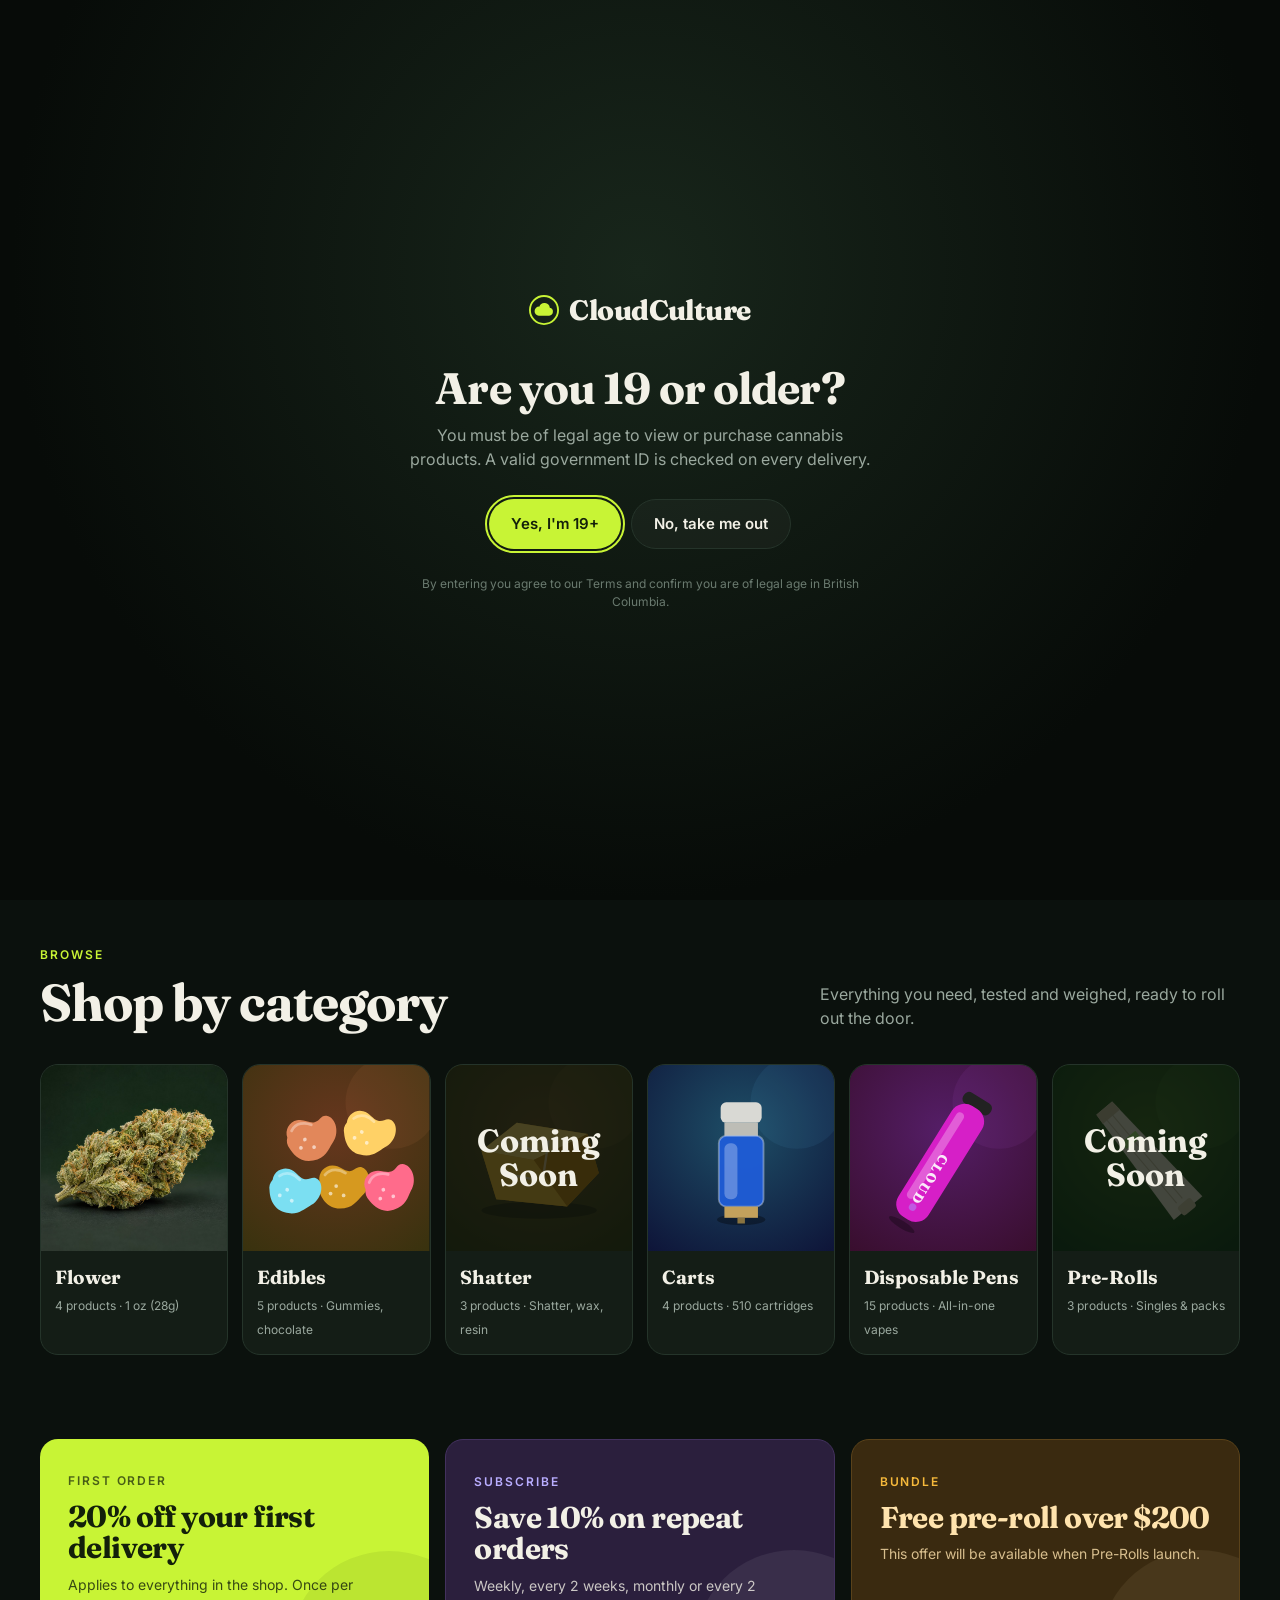
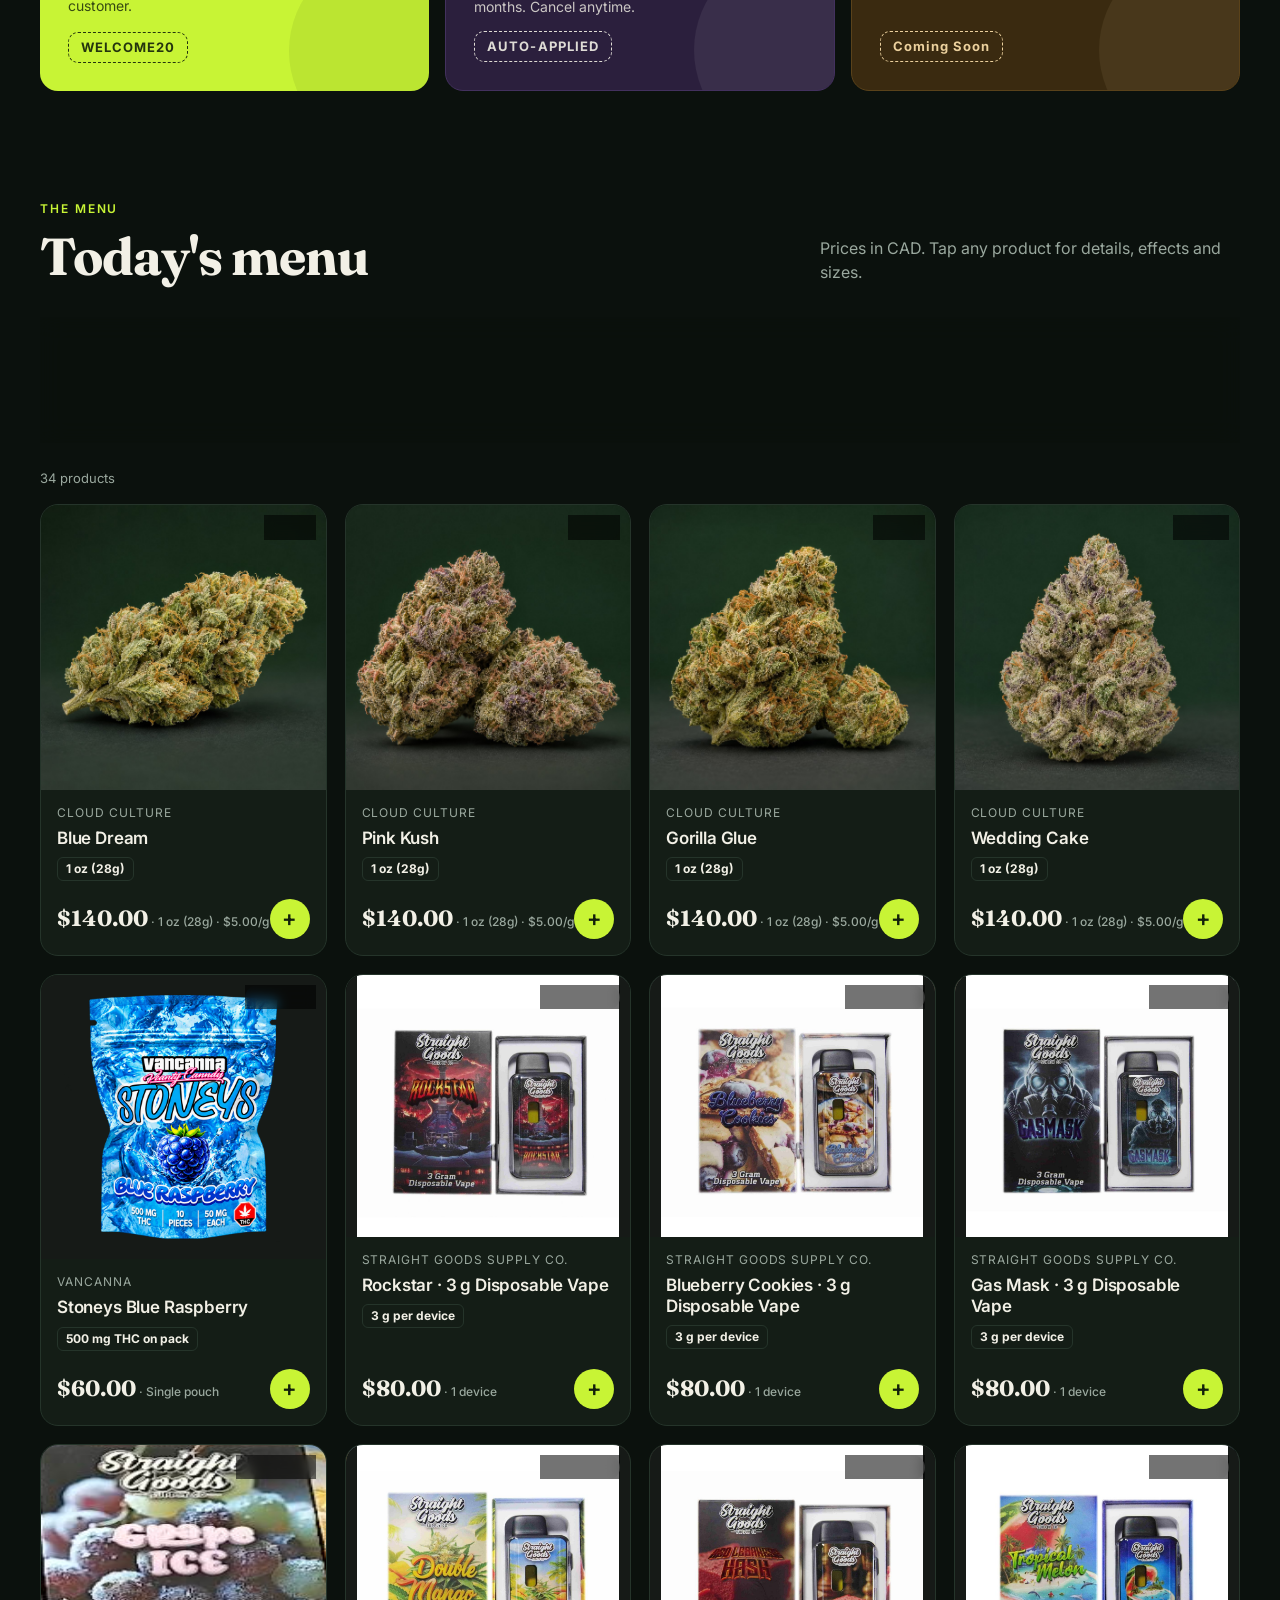
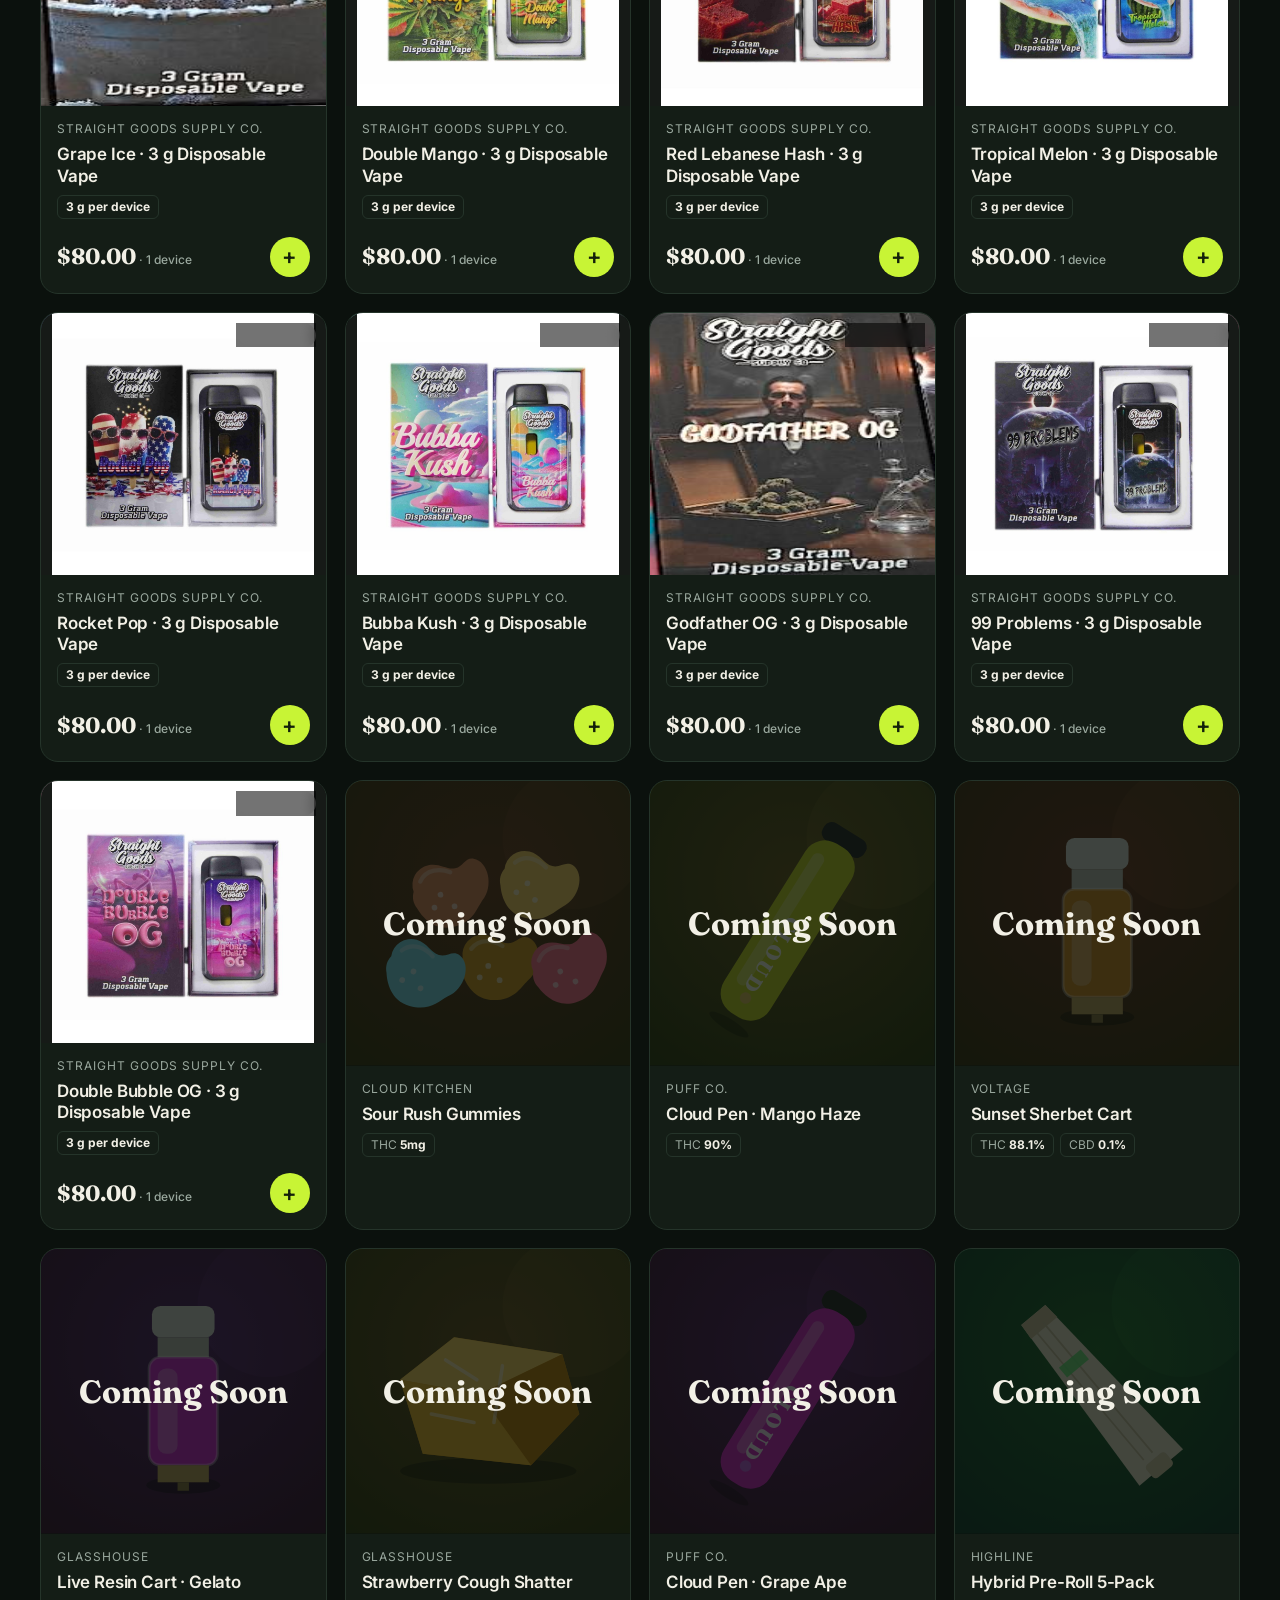
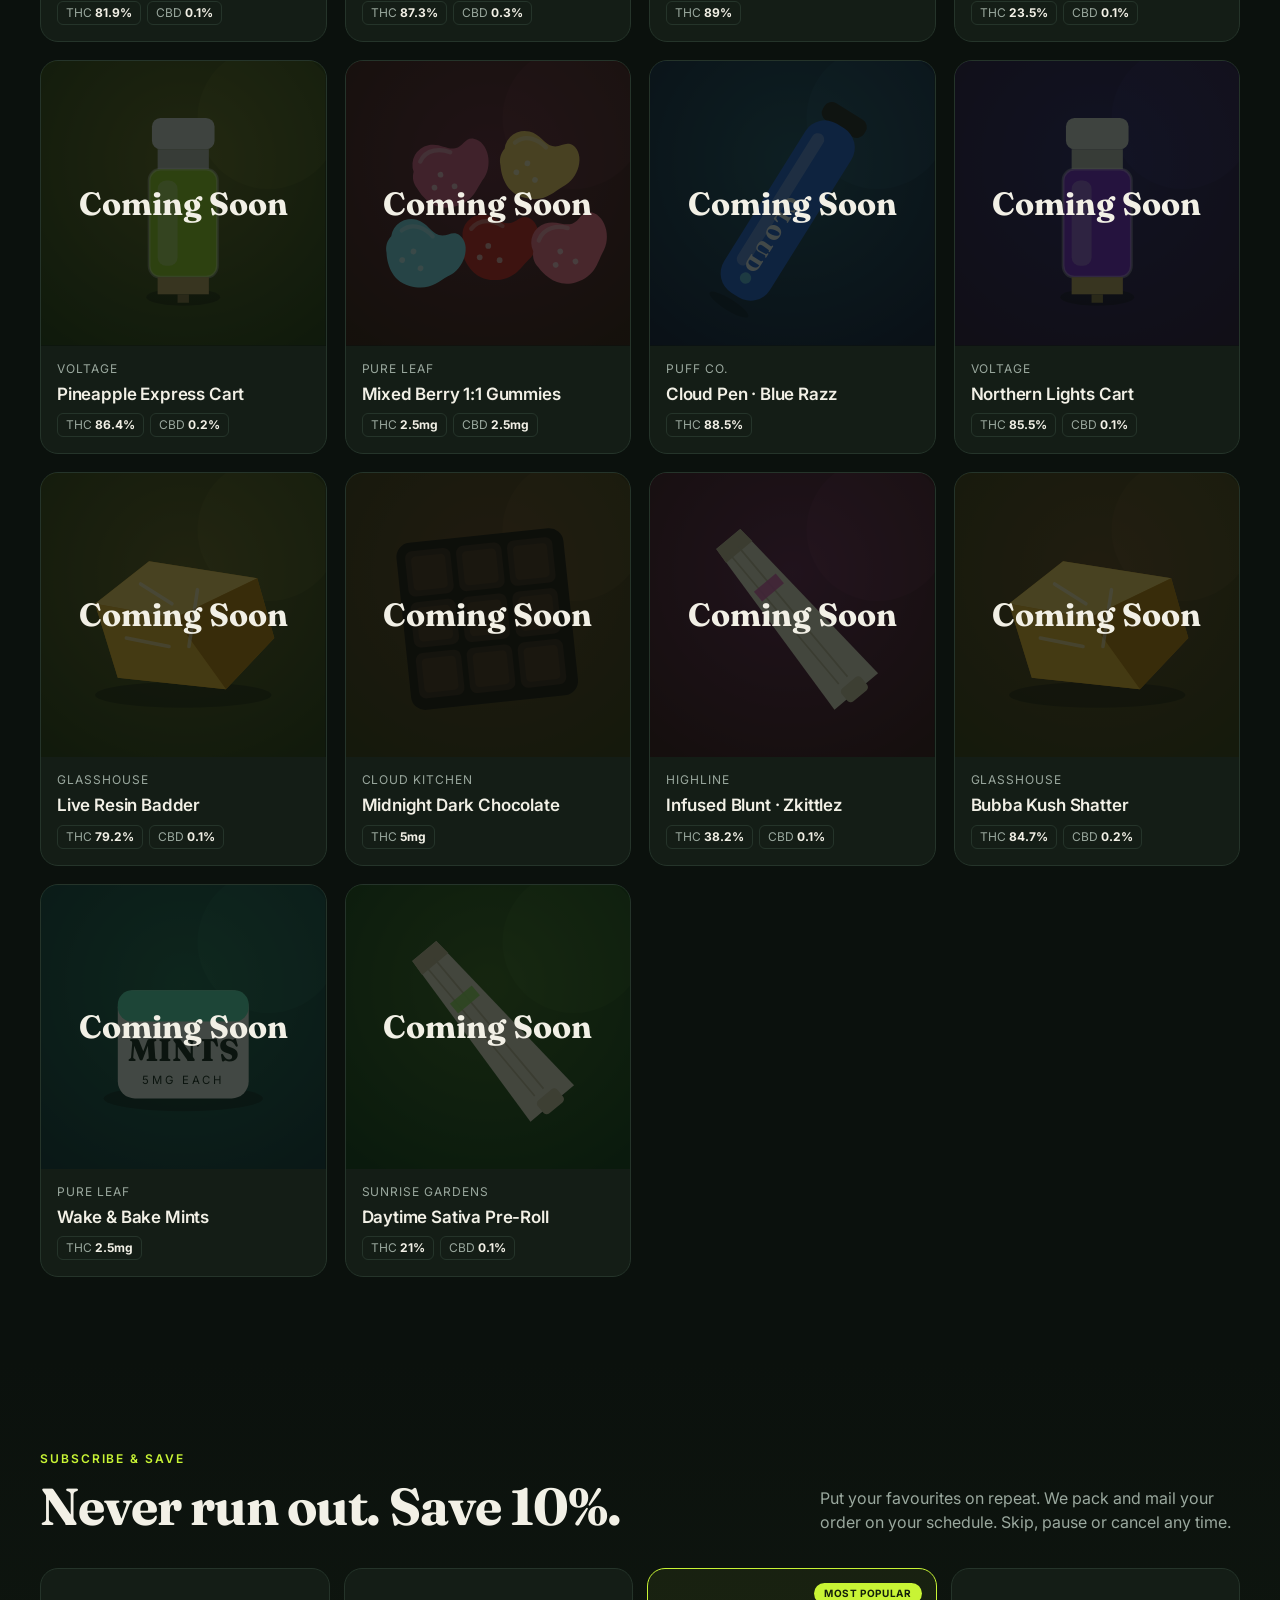
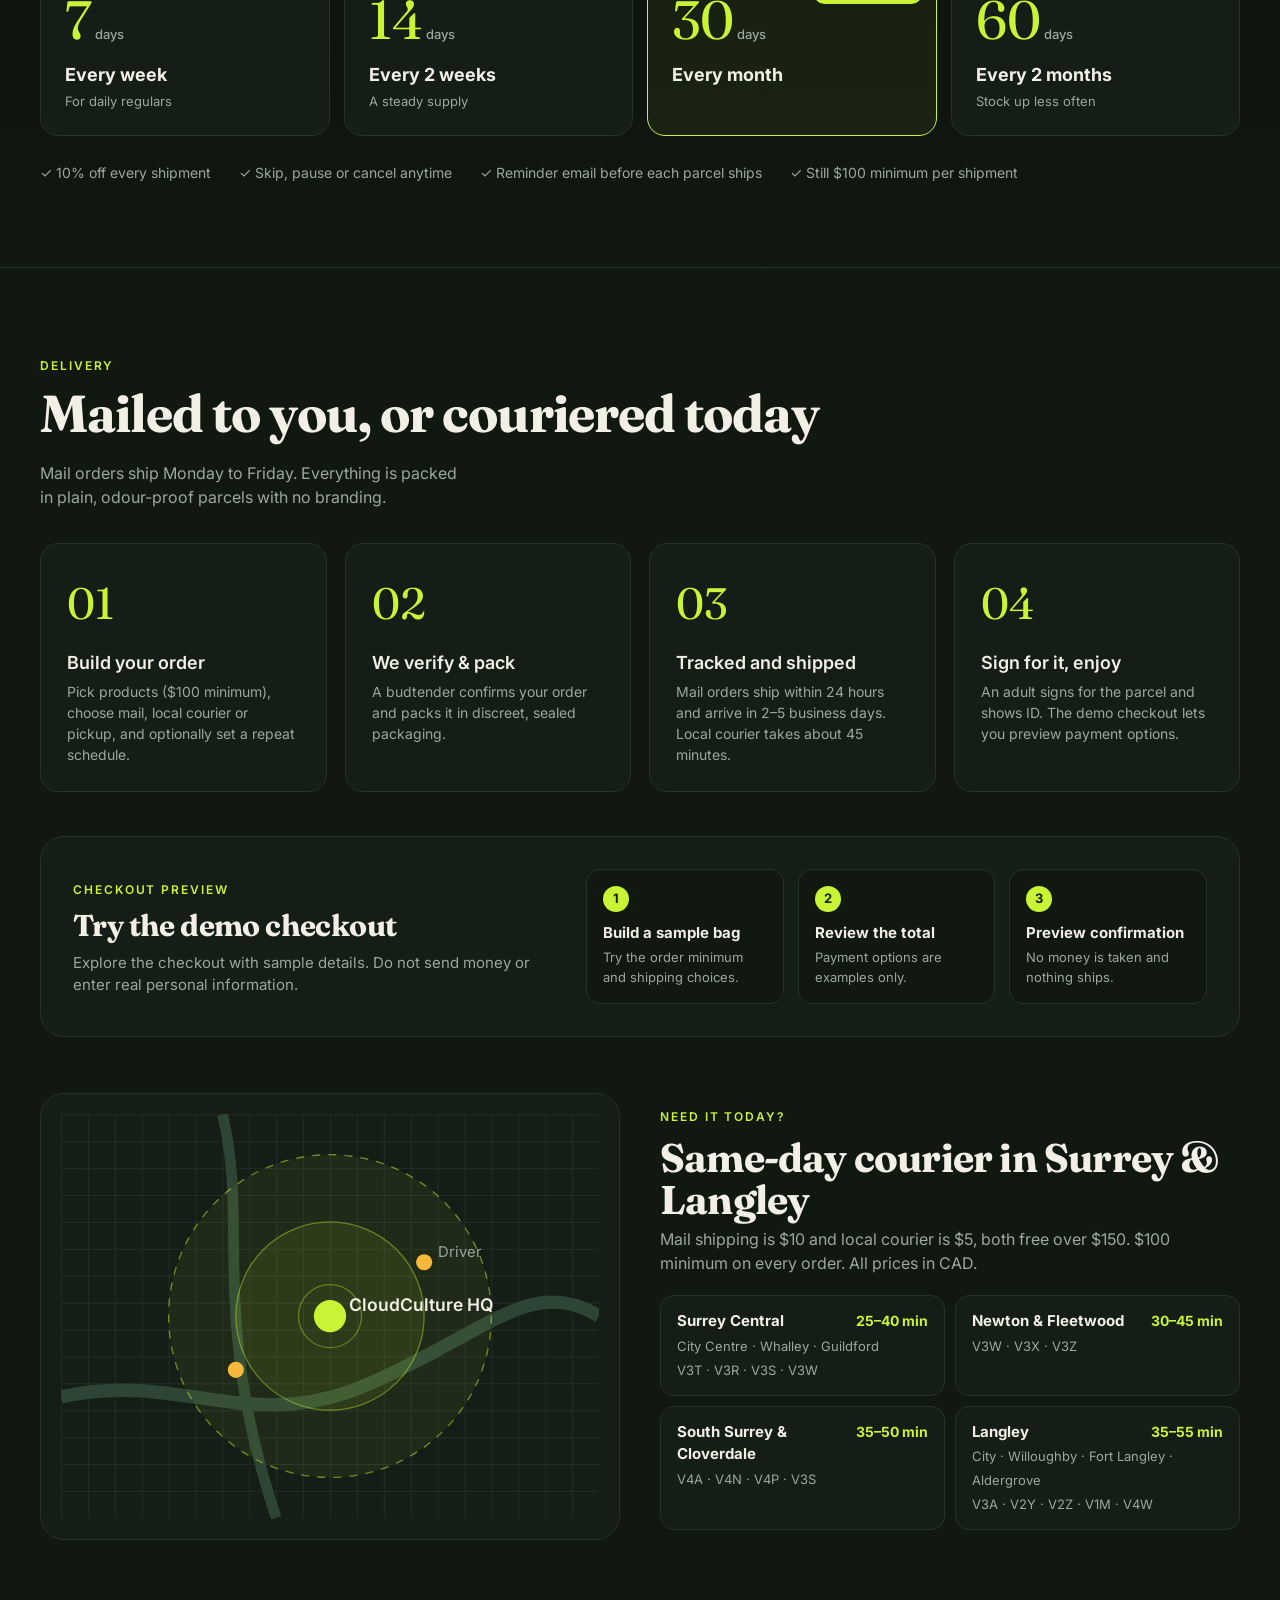
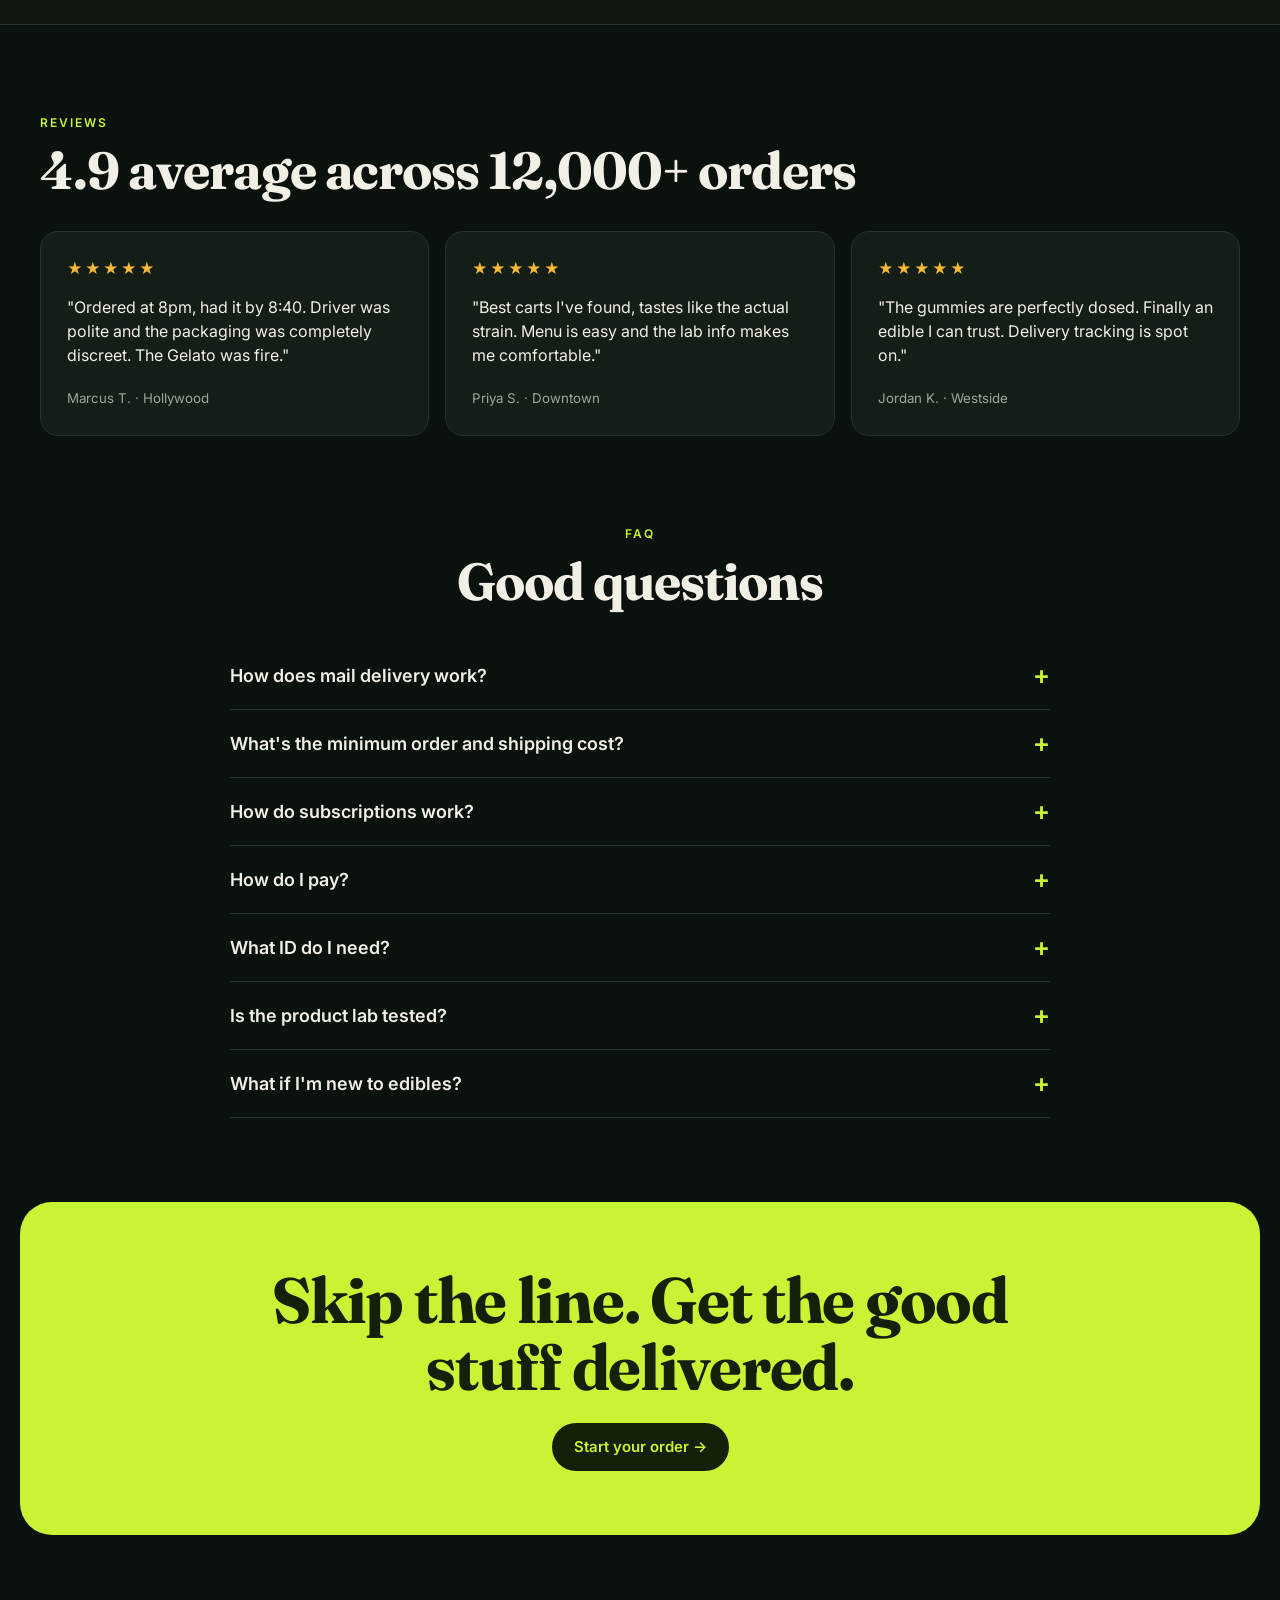
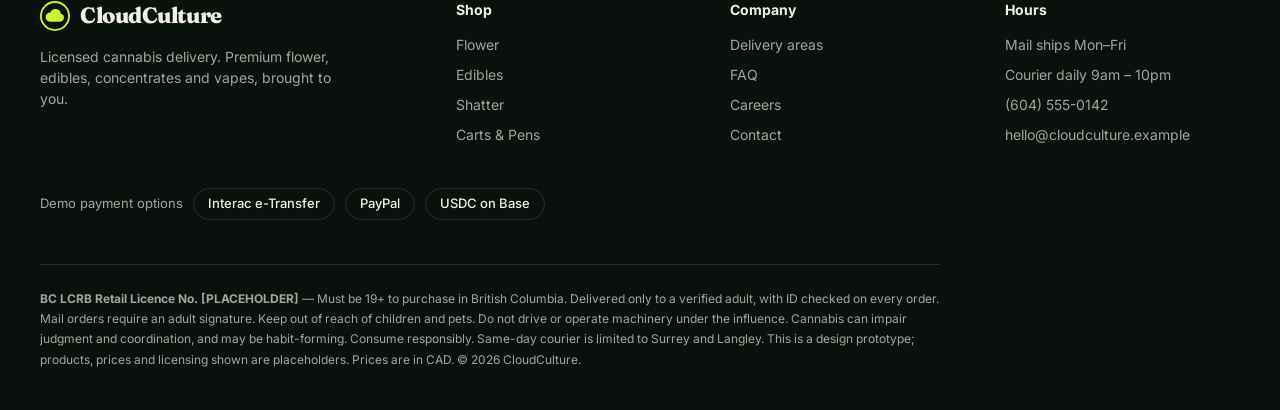
==== index.html @ 4f92952a "Preview Interac, PayPal and USDC at checkout" ====
<!doctype html>
<html lang="en">
<head>
<meta charset="utf-8">
<meta name="viewport" content="width=device-width, initial-scale=1">
<title>CloudCulture — Mail-Order Cannabis</title>
<meta name="description" content="Flower, edibles, shatter, pens and carts mailed discreetly to your door. $100 minimum. Subscribe and save. 19+.">
<link rel="icon" href="data:image/svg+xml,%3Csvg xmlns='http://www.w3.org/2000/svg' viewBox='0 0 32 32'%3E%3Ccircle cx='16' cy='16' r='16' fill='%230b110d'/%3E%3Cpath d='M10.5 22h11a4.2 4.2 0 0 0 .7-8.3A5.8 5.8 0 0 0 11 12.4 4.8 4.8 0 0 0 10.5 22z' fill='%23c8f435'/%3E%3C/svg%3E">
<meta property="og:title" content="CloudCulture — Mail-Order Cannabis">
<meta property="og:description" content="Discreet mail delivery across Canada. $100 minimum. Subscribe and save 10%.">
<meta name="robots" content="noindex,nofollow">
<meta name="theme-color" content="#0b110d">
<link rel="preconnect" href="https://fonts.googleapis.com">
<link rel="preconnect" href="https://fonts.gstatic.com" crossorigin>
<link href="https://fonts.googleapis.com/css2?family=Fraunces:opsz,wght@9..144,500;9..144,700;9..144,800&family=Inter:wght@400;500;600;700&display=swap" rel="stylesheet">
<style>
:root{
  --bg:#0b110d; --bg2:#101810; --panel:#141d16; --panel2:#19241c; --line:#25342a;
  --text:#f2f0e6; --mut:#9aa89e; --accent:#c8f435; --accent-ink:#13200a; --amber:#f6b93b; --red:#ff6b5e;
  --r:18px; --shadow:0 20px 50px -20px rgba(0,0,0,.7);
  --serif:'Fraunces',Georgia,serif; --sans:'Inter',system-ui,sans-serif;
}
*{box-sizing:border-box;margin:0;padding:0}
html{scroll-behavior:smooth}
body{background:var(--bg);color:var(--text);font-family:var(--sans);font-size:16px;line-height:1.5;-webkit-font-smoothing:antialiased;overflow-x:hidden}
body.lock{overflow:hidden}
img,svg{display:block;max-width:100%}
button{font:inherit;color:inherit;cursor:pointer;border:0;background:none}
input,select{font:inherit;color:inherit}
a{color:inherit;text-decoration:none}
.wrap{max-width:1240px;margin:0 auto;padding:0 20px}
h1,h2,h3{font-family:var(--serif);font-weight:700;letter-spacing:-.02em;line-height:1.05}
.eyebrow{font-size:12px;letter-spacing:.16em;text-transform:uppercase;color:var(--accent);font-weight:600}
.btn{display:inline-flex;align-items:center;justify-content:center;gap:8px;padding:13px 22px;border-radius:999px;font-weight:600;font-size:15px;transition:.18s}
.btn-primary{background:var(--accent);color:var(--accent-ink)}
.btn-primary:hover{transform:translateY(-1px);box-shadow:0 8px 24px -8px var(--accent)}
.btn-ghost{border:1px solid var(--line);background:rgba(255,255,255,.03)}
.btn-ghost:hover{border-color:var(--accent);color:var(--accent)}
.btn:focus-visible,button:focus-visible,input:focus-visible,select:focus-visible{outline:2px solid var(--accent);outline-offset:2px}

/* top bar */
.topbar{background:var(--accent);color:var(--accent-ink);font-size:13px;font-weight:600;text-align:center;padding:8px 12px}
header.nav{position:sticky;top:0;z-index:40;background:rgba(11,17,13,.82);backdrop-filter:blur(14px);border-bottom:1px solid var(--line)}
.nav .wrap{display:flex;align-items:center;gap:24px;height:68px}
.logo{display:flex;align-items:center;gap:10px;font-family:var(--serif);font-weight:800;font-size:22px;letter-spacing:-.02em}
.logo svg{width:30px;height:30px}
.nav nav{display:flex;gap:22px;margin-left:12px;font-size:14px;color:var(--mut);font-weight:500}
.nav nav a:hover{color:var(--text)}
.nav .sp{flex:1}
.cartbtn{position:relative;display:flex;align-items:center;gap:8px;padding:10px 16px;border-radius:999px;border:1px solid var(--line);font-weight:600;font-size:14px;background:var(--panel)}
.cartbtn:hover{border-color:var(--accent)}
.cartbtn .n{background:var(--accent);color:var(--accent-ink);min-width:22px;height:22px;border-radius:99px;display:grid;place-items:center;font-size:12px;padding:0 6px}
.zipchip{font-size:13px;color:var(--mut);display:flex;align-items:center;gap:6px}
.zipchip b{color:var(--text)}
.dot{width:8px;height:8px;border-radius:50%;background:var(--accent);box-shadow:0 0 0 0 var(--accent);animation:pulse 2s infinite}
@keyframes pulse{70%{box-shadow:0 0 0 8px rgba(200,244,53,0)}100%{box-shadow:0 0 0 0 rgba(200,244,53,0)}}

/* hero */
.hero{position:relative;padding:44px 0 36px;overflow:hidden}
.hero:before{content:"";position:absolute;inset:-20% -10% auto auto;width:720px;height:720px;background:radial-gradient(circle,rgba(200,244,53,.16),transparent 65%);pointer-events:none}
.hero:after{content:"";position:absolute;left:-200px;bottom:-300px;width:640px;height:640px;background:radial-gradient(circle,rgba(246,185,59,.1),transparent 65%);pointer-events:none}
.hero .grid{display:grid;grid-template-columns:1.1fr .9fr;gap:40px;align-items:center;position:relative}
.hero h1{font-size:clamp(38px,5.2vw,68px);margin:12px 0 14px}
.hero h1 em{font-style:italic;color:var(--accent);font-weight:500}
.hero p.lead{font-size:17px;color:var(--mut);max-width:520px}
.zipform{display:flex;gap:8px;margin-top:20px;max-width:480px;background:var(--panel);border:1px solid var(--line);border-radius:999px;padding:6px}
.zipform input{flex:1;background:none;border:0;padding:0 18px;outline:0;font-size:16px;min-width:0}
.zipmsg{margin-top:12px;font-size:14px;min-height:22px;color:var(--mut)}
.zipmsg.ok{color:var(--accent)} .zipmsg.no{color:var(--red)}
.trust{display:flex;flex-wrap:wrap;gap:12px 24px;margin-top:18px;font-size:13px;color:var(--mut)}
.trust span{display:flex;align-items:center;gap:8px}
.trust svg{width:16px;height:16px;color:var(--accent)}
.stack{position:relative;height:420px}
.stack .card{position:absolute;width:56%;border-radius:24px;overflow:hidden;box-shadow:var(--shadow);border:1px solid var(--line);transition:.4s}
.stack .c1{left:0;top:30px;transform:rotate(-6deg)}
.stack .c2{right:0;top:0;transform:rotate(5deg);z-index:2}
.stack .c3{left:18%;bottom:0;transform:rotate(-1deg);z-index:3}
.stack:hover .c1{transform:rotate(-9deg) translateX(-8px)}
.stack:hover .c2{transform:rotate(8deg) translateX(8px)}
.stack .card .art{aspect-ratio:1/1.05}
.stack .tag{position:absolute;left:12px;bottom:12px;background:rgba(0,0,0,.6);backdrop-filter:blur(8px);padding:6px 12px;border-radius:99px;font-size:12px;font-weight:600}
.eta{position:absolute;right:-6px;bottom:50px;z-index:5;background:var(--accent);color:var(--accent-ink);border-radius:20px;padding:14px 18px;font-weight:700;box-shadow:var(--shadow);transform:rotate(3deg)}
.eta small{display:block;font-weight:600;font-size:11px;opacity:.7;text-transform:uppercase;letter-spacing:.1em}
.eta b{font-family:var(--serif);font-size:30px;line-height:1}

.marquee{border-block:1px solid var(--line);background:var(--bg2);overflow:hidden;white-space:nowrap;padding:16px 0}
.marquee .track{display:inline-flex;gap:48px;animation:mq 30.4s linear infinite;font-family:var(--serif);font-size:22px;color:var(--mut)}
.marquee .track span:nth-child(even){color:var(--accent)}
@keyframes mq{to{transform:translateX(-50%)}}

section{padding:84px 0}
.sechead{display:flex;justify-content:space-between;align-items:end;gap:20px;margin-bottom:34px;flex-wrap:wrap}
.sechead h2{font-size:clamp(32px,4.4vw,52px);margin-top:10px}
.sechead p{color:var(--mut);max-width:420px}

/* categories */
.cats{display:grid;grid-template-columns:repeat(6,1fr);gap:14px}
.cat{position:relative;border-radius:var(--r);overflow:hidden;border:1px solid var(--line);background:var(--panel);text-align:left;transition:.2s}
.cat:hover{transform:translateY(-4px);border-color:var(--accent)}
.cat .art{aspect-ratio:1/1}
.cat .art,.qv .art{position:relative}
.coming-soon-banner{position:absolute;inset:0;display:grid;place-items:center;padding:12px;background:rgba(9,15,11,.74);color:var(--text);font:700 clamp(20px,2.5vw,32px)/1.05 var(--serif);text-align:center;text-wrap:balance}
.cat .lbl{padding:12px 14px 14px}
.cat b{display:block;font-family:var(--serif);font-size:19px}
.cat small{color:var(--mut);font-size:12px}

/* deals */
.deals{display:grid;grid-template-columns:repeat(3,1fr);gap:16px}
.deal{border-radius:var(--r);padding:28px;position:relative;overflow:hidden;min-height:210px;display:flex;flex-direction:column;justify-content:space-between}
.deal h3{font-size:30px;margin:10px 0}
.deal p{font-size:14px;opacity:.8}
.deal .code{display:inline-block;border:1.5px dashed currentColor;border-radius:10px;padding:5px 12px;font-weight:700;font-size:13px;letter-spacing:.08em;align-self:flex-start;margin-top:14px;opacity:.9}
.d1{background:var(--accent);color:var(--accent-ink)}
.d2{background:#2b1f3d;border:1px solid #43315e}
.d3{background:#3a2a10;border:1px solid #5a421a;color:#ffe3ad}
.deal:after{content:"";position:absolute;right:-60px;bottom:-60px;width:200px;height:200px;border-radius:50%;background:currentColor;opacity:.07}

/* shop */
.filters{position:sticky;top:68px;z-index:30;background:rgba(11,17,13,.92);backdrop-filter:blur(12px);padding:14px 0;margin-bottom:26px;border-bottom:1px solid var(--line)}
.frow{display:flex;gap:10px;flex-wrap:wrap;align-items:center}
.chips{display:flex;gap:8px;overflow-x:auto;scrollbar-width:none;padding-bottom:2px}
.chip{padding:9px 16px;border-radius:99px;border:1px solid var(--line);font-size:14px;font-weight:500;white-space:nowrap;background:var(--panel);color:var(--mut);transition:.15s}
.chip:hover{color:var(--text);border-color:#3a5042}
.chip.on{background:var(--text);color:var(--bg);border-color:var(--text)}
.chip.t-Indica.on{background:#8f7cff;border-color:#8f7cff;color:#120b33}
.chip.t-Sativa.on{background:var(--amber);border-color:var(--amber);color:#2b1d02}
.chip.t-Hybrid.on{background:#4fd1a5;border-color:#4fd1a5;color:#032619}
.fsp{flex:1}
.search{display:flex;align-items:center;gap:8px;background:var(--panel);border:1px solid var(--line);border-radius:99px;padding:0 14px;height:40px;min-width:200px}
.search input{background:none;border:0;outline:0;width:100%;font-size:14px}
.sel{background:var(--panel);border:1px solid var(--line);border-radius:99px;height:40px;padding:0 14px;font-size:14px;outline:0}
.count{font-size:13px;color:var(--mut);margin-bottom:16px}
.grid4{display:grid;grid-template-columns:repeat(4,1fr);gap:18px}
.prod{background:var(--panel);border:1px solid var(--line);border-radius:var(--r);overflow:hidden;display:flex;flex-direction:column;transition:.2s;cursor:pointer;animation:rise .4s both}
@keyframes rise{from{opacity:0;transform:translateY(10px)}}
.prod:hover{transform:translateY(-4px);border-color:#3a5042;box-shadow:var(--shadow)}
.prod .art{position:relative;aspect-ratio:1/.92}
.badge{position:absolute;left:10px;top:10px;font-size:11px;font-weight:700;padding:4px 10px;border-radius:99px;background:var(--accent);color:var(--accent-ink);text-transform:uppercase;letter-spacing:.06em}
.tpill{position:absolute;right:10px;top:10px;font-size:11px;font-weight:700;padding:4px 10px;border-radius:99px;background:rgba(0,0,0,.55);backdrop-filter:blur(6px)}
.tpill.Indica{color:#b9adff}.tpill.Sativa{color:var(--amber)}.tpill.Hybrid{color:#6fe3bc}.tpill.CBD{color:#9fe3ff}
.prod .body{padding:14px 16px 16px;display:flex;flex-direction:column;gap:6px;flex:1}
.brand{font-size:12px;color:var(--mut);text-transform:uppercase;letter-spacing:.08em}
.prod h3{font-family:var(--sans);font-size:17px;font-weight:600;letter-spacing:-.01em;line-height:1.25}
.potency{display:flex;gap:6px;flex-wrap:wrap;margin-top:2px}
.potency span{font-size:12px;border:1px solid var(--line);padding:2px 8px;border-radius:6px;color:var(--mut)}
.potency span b{color:var(--text)}
.foot{display:flex;align-items:center;justify-content:space-between;margin-top:auto;padding-top:12px}
.price{font-family:var(--serif);font-size:22px;font-weight:700}
.price small{font-family:var(--sans);font-size:12px;font-weight:500;color:var(--mut)}
.add{width:40px;height:40px;border-radius:50%;background:var(--accent);color:var(--accent-ink);display:grid;place-items:center;font-size:22px;font-weight:600;transition:.15s}
.add:hover{transform:scale(1.1) rotate(90deg)}
.empty{text-align:center;padding:80px 0;color:var(--mut);display:none}

/* how */
.how{background:var(--bg2);border-block:1px solid var(--line)}
.steps{display:grid;grid-template-columns:repeat(4,1fr);gap:18px;counter-reset:s}
.step{background:var(--panel);border:1px solid var(--line);border-radius:var(--r);padding:26px;counter-increment:s}
.step:before{content:"0" counter(s);font-family:var(--serif);font-size:44px;color:var(--accent);display:block;margin-bottom:18px}
.step h3{font-family:var(--sans);font-size:18px;font-weight:600;margin-bottom:8px;letter-spacing:0}
.step p{font-size:14px;color:var(--mut)}
.zones{display:grid;grid-template-columns:1fr 1fr;gap:40px;margin-top:56px;align-items:center}
.map{background:var(--panel);border:1px solid var(--line);border-radius:24px;padding:20px;aspect-ratio:1.3/1;position:relative;overflow:hidden}
.map svg{width:100%;height:100%}
.zlist{display:grid;grid-template-columns:1fr 1fr;gap:10px;margin-top:20px}
.zl{border:1px solid var(--line);border-radius:14px;padding:14px 16px;background:var(--panel)}
.zl b{display:block;font-size:15px}.zl small{color:var(--mut);font-size:13px}
.zl .tm{float:right;color:var(--accent);font-weight:700;font-size:14px}

/* reviews */
.revs{display:grid;grid-template-columns:repeat(3,1fr);gap:16px}
.rev{background:var(--panel);border:1px solid var(--line);border-radius:var(--r);padding:26px}
.stars{color:var(--amber);letter-spacing:2px;font-size:15px}
.rev p{margin:14px 0 18px;font-size:16px}
.rev small{color:var(--mut)}

/* faq */
.faq{max-width:820px;margin:0 auto}
details{border-bottom:1px solid var(--line);padding:20px 0}
summary{cursor:pointer;font-weight:600;font-size:18px;list-style:none;display:flex;justify-content:space-between;gap:16px}
summary::-webkit-details-marker{display:none}
summary:after{content:"+";color:var(--accent);font-size:26px;line-height:1;transition:.2s}
details[open] summary:after{transform:rotate(45deg)}
details p{color:var(--mut);margin-top:12px;max-width:680px}

/* cta + footer */
.cta{margin:0 20px;border-radius:32px;background:var(--accent);color:var(--accent-ink);padding:64px 24px;text-align:center}
.cta h2{font-size:clamp(34px,5vw,64px);max-width:760px;margin:0 auto 22px}
.cta .btn{background:var(--accent-ink);color:var(--accent)}
footer{padding:64px 0 40px;color:var(--mut);font-size:14px}
.fgrid{display:grid;grid-template-columns:1.6fr 1fr 1fr 1fr;gap:40px}
footer h4{color:var(--text);font-size:14px;margin-bottom:14px}
footer li{list-style:none;margin-bottom:9px}
footer a:hover{color:var(--accent)}
.legal{border-top:1px solid var(--line);margin-top:44px;padding-top:24px;font-size:12px;line-height:1.7;max-width:900px}

/* drawer + modal */
.scrim{position:fixed;inset:0;background:rgba(0,0,0,.6);backdrop-filter:blur(4px);z-index:90;opacity:0;pointer-events:none;transition:.25s}
.scrim.on{opacity:1;pointer-events:auto}
.drawer{position:fixed;top:0;right:0;bottom:0;width:min(440px,100%);background:var(--bg2);border-left:1px solid var(--line);z-index:100;transform:translateX(100%);transition:.3s cubic-bezier(.2,.8,.2,1);display:flex;flex-direction:column}
.drawer.on{transform:none}
.dh{display:flex;justify-content:space-between;align-items:center;padding:20px 24px;border-bottom:1px solid var(--line)}
.dh h3{font-size:26px}
.x{width:36px;height:36px;border-radius:50%;border:1px solid var(--line);display:grid;place-items:center;font-size:18px}
.x:hover{border-color:var(--accent);color:var(--accent)}
.dbody{flex:1;overflow-y:auto;padding:18px 24px}
.seg{display:grid;grid-template-columns:1fr 1fr;background:var(--panel);border:1px solid var(--line);border-radius:99px;padding:4px;margin-bottom:14px}
.seg button{padding:10px;border-radius:99px;font-weight:600;font-size:14px;color:var(--mut)}
.seg button.on{background:var(--accent);color:var(--accent-ink)}
.ship{font-size:13px;color:var(--mut);background:var(--panel);border:1px solid var(--line);border-radius:12px;padding:12px 14px;margin-bottom:18px}
.bar{height:6px;border-radius:9px;background:var(--line);margin-top:8px;overflow:hidden}
.bar i{display:block;height:100%;background:var(--accent);transition:.3s}
.line{display:grid;grid-template-columns:72px 1fr auto;gap:14px;padding:14px 0;border-bottom:1px solid var(--line);align-items:center}
.line .art{width:72px;height:72px;border-radius:12px;overflow:hidden}
.line b{font-size:15px;display:block;line-height:1.3}
.line small{color:var(--mut);font-size:12px}
.qty{display:inline-flex;align-items:center;gap:2px;margin-top:6px;border:1px solid var(--line);border-radius:99px}
.qty button{width:28px;height:28px;font-size:16px}
.qty span{min-width:22px;text-align:center;font-size:14px;font-weight:600}
.lp{font-weight:600}
.promo{display:flex;gap:8px;margin-top:18px}
.promo input{flex:1;background:var(--panel);border:1px solid var(--line);border-radius:99px;padding:10px 16px;outline:0;text-transform:uppercase;font-size:14px}
.promo button{padding:0 18px;border-radius:99px;border:1px solid var(--line);font-weight:600;font-size:14px}
.promo button:hover{border-color:var(--accent);color:var(--accent)}
.df{padding:18px 24px 24px;border-top:1px solid var(--line);background:var(--bg)}
.row{display:flex;justify-content:space-between;font-size:14px;color:var(--mut);margin-bottom:8px}
.row.tot{color:var(--text);font-size:18px;font-weight:700;margin:12px 0 16px}
.row .g{color:var(--accent)}
.emptycart{text-align:center;color:var(--mut);padding:60px 0}
.emptycart svg{width:64px;margin:0 auto 14px;opacity:.5}
.min{color:var(--amber);font-size:13px;text-align:center;margin-bottom:10px}

.modal{position:fixed;inset:0;z-index:110;display:none;align-items:center;justify-content:center;padding:20px}
.modal.on{display:flex}
.mbox{background:var(--bg2);border:1px solid var(--line);border-radius:26px;width:min(900px,100%);max-height:92vh;overflow-y:auto;box-shadow:var(--shadow);position:relative;animation:rise .3s both}
.mbox .x{position:absolute;right:16px;top:16px;z-index:3;background:rgba(0,0,0,.4)}
.qv{display:grid;grid-template-columns:1fr 1fr}
.qv .art{min-height:380px}
.qv .info{padding:36px 32px;display:flex;flex-direction:column;gap:14px}
.qv h2{font-size:34px}
.qv .desc{color:var(--mut);font-size:15px}
.fx{display:flex;gap:6px;flex-wrap:wrap}
.fx span{background:var(--panel2);border:1px solid var(--line);border-radius:99px;font-size:13px;padding:5px 12px}
.meter{display:grid;grid-template-columns:1fr 1fr;gap:10px}
.meter div{background:var(--panel);border:1px solid var(--line);border-radius:12px;padding:10px 14px}
.meter small{color:var(--mut);font-size:11px;text-transform:uppercase;letter-spacing:.08em}
.meter b{display:block;font-family:var(--serif);font-size:24px}
.opts{display:flex;gap:8px;flex-wrap:wrap}
.opt{border:1px solid var(--line);border-radius:12px;padding:10px 14px;font-size:14px;text-align:left;background:var(--panel)}
.opt b{display:block}.opt small{color:var(--mut)}
.opt.on{border-color:var(--accent);background:rgba(200,244,53,.08)}
.qv .btn{width:100%;margin-top:auto}

.gate{position:fixed;inset:0;z-index:200;background:radial-gradient(circle at 50% 30%,#18261b,#070b08 70%);display:none;align-items:center;justify-content:center;padding:20px;text-align:center}
.gate.on{display:flex}
.gate .box{max-width:460px}
.gate .logo{justify-content:center;margin-bottom:34px;font-size:28px}
.gate h1{font-size:44px;margin-bottom:12px}
.gate p{color:var(--mut);margin-bottom:28px}
.gate .btns{display:flex;gap:10px;justify-content:center;flex-wrap:wrap}
.gate small{display:block;margin-top:26px;color:#6a7a6f;font-size:12px}

/* checkout */
.co{padding:34px;display:grid;grid-template-columns:1.2fr 1fr;gap:34px}
.co h2{font-size:32px;margin-bottom:20px}
.fld{margin-bottom:14px}
.fld label{display:block;font-size:12px;color:var(--mut);text-transform:uppercase;letter-spacing:.08em;margin-bottom:6px}
.fld input,.fld select{width:100%;background:var(--panel);border:1px solid var(--line);border-radius:12px;padding:12px 14px;outline:0;font-size:15px}
.fld input:focus,.fld select:focus{border-color:var(--accent)}
.fld.err input{border-color:var(--red)}
.two{display:grid;grid-template-columns:1fr 1fr;gap:12px}
.pay{display:grid;grid-template-columns:1fr 1fr;gap:10px;margin-bottom:14px}
.pay button{border:1px solid var(--line);border-radius:12px;padding:12px;text-align:left;background:var(--panel);font-size:14px}
.pay button b{display:block}.pay button small{color:var(--mut)}
.pay button.on{border-color:var(--accent);background:rgba(200,244,53,.08)}
.sum{background:var(--panel);border:1px solid var(--line);border-radius:18px;padding:22px;align-self:start}
.sum .li{display:flex;justify-content:space-between;gap:10px;font-size:14px;margin-bottom:10px}
.sum .li span:first-child{color:var(--mut)}
.chk{display:flex;gap:10px;font-size:13px;color:var(--mut);margin:12px 0;align-items:flex-start}
.chk input{margin-top:3px;accent-color:var(--accent)}
.done{padding:48px 34px;text-align:center}
.done h2{font-size:40px;margin:12px 0}
.done .num{display:inline-block;background:var(--panel);border:1px solid var(--line);border-radius:99px;padding:6px 16px;font-weight:600;margin-bottom:26px}
.track{display:grid;grid-template-columns:repeat(4,1fr);gap:10px;max-width:640px;margin:0 auto 20px;text-align:center}
.track div{font-size:13px;color:var(--mut);position:relative;padding-top:30px}
.track div:before{content:"";position:absolute;top:0;left:50%;transform:translateX(-50%);width:20px;height:20px;border-radius:50%;border:2px solid var(--line);background:var(--bg2);transition:.4s}
.track div:after{content:"";position:absolute;top:9px;left:calc(50% + 14px);width:calc(100% - 8px);height:2px;background:var(--line)}
.track div:last-child:after{display:none}
.track div.on{color:var(--text)}
.track div.on:before{background:var(--accent);border-color:var(--accent);box-shadow:0 0 0 6px rgba(200,244,53,.15)}
.track div.on:after{background:var(--accent)}
.bigeta{font-family:var(--serif);font-size:56px;color:var(--accent);line-height:1}

.toast{position:fixed;left:50%;bottom:26px;transform:translate(-50%,40px);background:var(--text);color:var(--bg);padding:12px 20px;border-radius:99px;font-weight:600;font-size:14px;z-index:300;opacity:0;transition:.3s;pointer-events:none}
.toast.on{opacity:1;transform:translate(-50%,0)}


.protobar{background:#f6b93b;color:#2b1d02;font-size:12px;font-weight:700;text-align:center;padding:6px 12px;letter-spacing:.02em}
.btn:disabled{opacity:.4;cursor:not-allowed;transform:none!important;box-shadow:none!important}
.methods{display:grid;grid-template-columns:1.25fr 1fr 1fr;gap:10px;margin-top:18px;max-width:620px}
.meth{display:flex;flex-direction:column;gap:2px;padding:14px 16px;border-radius:16px;border:1px solid var(--line);background:var(--panel);transition:.18s}
.meth:hover{border-color:var(--accent);transform:translateY(-2px)}
.meth span{font-size:20px}
.meth b{font-size:14px;display:flex;gap:6px;align-items:center;flex-wrap:wrap}
.meth small{font-size:12px;color:var(--mut);line-height:1.35}
.meth em{font-style:normal;font-size:10px;font-weight:700;background:var(--accent);color:var(--accent-ink);padding:2px 8px;border-radius:99px;text-transform:uppercase;letter-spacing:.05em}
.meth.main{border-color:var(--accent);background:rgba(200,244,53,.07)}
.subsec{background:linear-gradient(180deg,var(--bg),var(--bg2))}
.freqs{display:grid;grid-template-columns:repeat(4,1fr);gap:14px}
.freq{position:relative;text-align:left;background:var(--panel);border:1px solid var(--line);border-radius:var(--r);padding:24px;transition:.2s;display:flex;flex-direction:column;gap:4px}
.freq:hover{border-color:var(--accent);transform:translateY(-4px)}
.freq .fn{font-family:var(--serif);font-size:54px;color:var(--accent);line-height:1}
.freq .fn:after{content:" days";font-family:var(--sans);font-size:13px;color:var(--mut);font-weight:500}
.freq b{font-size:18px;margin-top:10px}.freq small{color:var(--mut);font-size:13px}
.freq i{position:absolute;right:14px;top:14px;font-style:normal;font-size:10px;font-weight:700;background:var(--accent);color:var(--accent-ink);padding:3px 10px;border-radius:99px;text-transform:uppercase;letter-spacing:.06em}
.freq.pop{border-color:var(--accent);background:rgba(200,244,53,.06)}
.freq.pop small{display:none}
.subnote{display:flex;flex-wrap:wrap;gap:10px 28px;margin-top:26px;color:var(--mut);font-size:14px}
.fopts{display:flex;flex-direction:column;gap:8px;margin-bottom:14px}
.fopt{display:grid;grid-template-columns:30px 1fr auto;gap:10px;align-items:center;text-align:left;padding:12px 14px;border:1px solid var(--line);border-radius:14px;background:var(--panel);transition:.15s}
.fopt:hover{border-color:#3a5042}
.fopt.on{border-color:var(--accent);background:rgba(200,244,53,.08)}
.fopt .ic{font-size:20px}
.fopt .ft b{font-size:14px;display:block}
.fopt .ft em{font-style:normal;font-size:10px;font-weight:700;background:var(--accent);color:var(--accent-ink);padding:2px 8px;border-radius:99px;text-transform:uppercase;letter-spacing:.05em;margin-left:4px;vertical-align:middle}
.fopt .ft small{color:var(--mut);font-size:12px;line-height:1.3;display:block}
.fopt .fp{font-weight:700;font-size:14px}
.sub{margin-top:16px;padding:14px;border:1px solid var(--line);border-radius:14px;background:var(--panel);display:flex;flex-direction:column;gap:10px}
.sub .subh{display:flex;justify-content:space-between;align-items:center;font-size:14px}
.sub .save{background:var(--accent);color:var(--accent-ink);font-size:11px;font-weight:700;padding:3px 10px;border-radius:99px}
.sub small{color:var(--mut);font-size:12px;line-height:1.4}
.sub .sel{width:100%;border-radius:12px}
.note{background:rgba(200,244,53,.08);border:1px solid rgba(200,244,53,.3);color:var(--text);border-radius:12px;padding:12px 14px;font-size:13px;margin-bottom:16px}
.schedbox{background:var(--panel);border:1px solid var(--accent);border-radius:16px;padding:16px 20px;max-width:560px;margin:0 auto;display:flex;flex-direction:column;gap:4px;font-size:14px}
.schedbox span{color:var(--text)}.schedbox small{color:var(--mut)}

.stack .c1 .tag{bottom:auto;top:12px}
.stats{border-top:1px solid var(--line);background:var(--bg)}
.stats .wrap{display:grid;grid-template-columns:repeat(4,1fr);gap:20px;padding-top:26px;padding-bottom:26px}
.stats div{display:flex;align-items:baseline;gap:10px;justify-content:center}
.stats b{font-family:var(--serif);font-size:30px;color:var(--accent)}
.stats span{font-size:13px;color:var(--mut)}
.qnote{font-size:12px;color:var(--mut);line-height:1.6}
.paybox{display:grid;grid-template-columns:1fr 1.3fr;gap:36px;align-items:center;margin-top:44px;background:var(--panel);border:1px solid var(--line);border-radius:24px;padding:32px}
.paybox h3{font-size:30px;margin:10px 0}
.paybox p{color:var(--mut);font-size:15px}
.paybox ol{list-style:none;display:grid;grid-template-columns:repeat(3,1fr);gap:14px;counter-reset:ps}
.paybox li{counter-increment:ps;background:var(--bg2);border:1px solid var(--line);border-radius:14px;padding:16px;display:flex;flex-direction:column;gap:4px;font-size:13px;color:var(--mut)}
.paybox li:before{content:counter(ps);width:26px;height:26px;border-radius:50%;background:var(--accent);color:var(--accent-ink);display:grid;place-items:center;font-weight:700;font-size:13px;margin-bottom:6px}
.paybox li b{color:var(--text);font-size:15px}
.payrow{display:flex;gap:10px;flex-wrap:wrap;align-items:center;margin-top:34px;font-size:13px}
.payrow b{font-weight:500;border:1px solid var(--line);border-radius:99px;padding:5px 14px;color:var(--text)}
.etbox{max-width:520px;margin:0 auto 22px;text-align:left;background:var(--panel);border:1px solid var(--accent);border-radius:18px;padding:18px 20px;display:flex;flex-direction:column;gap:10px}
.etrow{display:grid;grid-template-columns:70px 1fr auto;gap:10px;align-items:center;font-size:14px}
.etrow span{color:var(--mut);font-size:12px;text-transform:uppercase;letter-spacing:.08em}
.etrow code{font-family:ui-monospace,Consolas,monospace;font-size:15px;color:var(--text);overflow-wrap:anywhere}
.etrow button{border:1px solid var(--line);border-radius:99px;padding:5px 14px;font-size:12px;font-weight:600}
.etrow button:hover{border-color:var(--accent);color:var(--accent)}
.etbox small{color:var(--mut);font-size:12px;line-height:1.5}
.mbar{display:none;position:fixed;left:12px;right:12px;bottom:12px;z-index:60;background:var(--accent);color:var(--accent-ink);border-radius:99px;padding:15px 22px;font-weight:700;font-size:15px;justify-content:space-between;box-shadow:0 14px 40px -10px rgba(0,0,0,.8)}
body.lock .mbar{display:none!important}
@media(max-width:1060px){
  .grid4{grid-template-columns:repeat(3,1fr)}
  .cats{grid-template-columns:repeat(3,1fr)}
  .steps{grid-template-columns:repeat(2,1fr)}
}
@media(max-width:820px){
  .mbar.show{display:flex}
  body{padding-bottom:76px}
  .stats .wrap{grid-template-columns:repeat(2,1fr)}
  .stats div{justify-content:flex-start}
  .paybox{grid-template-columns:1fr}
  .paybox ol{grid-template-columns:1fr}
  .toast{bottom:84px}
  .freqs{grid-template-columns:repeat(2,1fr)}
  .methods{grid-template-columns:1fr}
  .nav nav,.zipchip{display:none}
  .hero{padding-top:40px}
  .hero .grid,.zones,.qv,.co,.fgrid{grid-template-columns:1fr}
  .stack{height:400px;max-width:420px;margin:0 auto;width:100%}
  .deals,.revs{grid-template-columns:1fr}
  .grid4{grid-template-columns:repeat(2,1fr);gap:12px}
  section{padding:56px 0}
  .qv .art{min-height:260px}
  .search{min-width:0;flex:1}
  .fsp{display:none}
  .filters{top:68px}
}
@media(max-width:520px){
  .freqs{grid-template-columns:1fr}
  .cats{grid-template-columns:repeat(2,1fr)}
  .steps{grid-template-columns:1fr}
  .prod h3{font-size:15px}
  .prod .body{padding:12px}
  .price{font-size:19px}
  .two{grid-template-columns:1fr}
  .co{padding:24px 20px}
  .track{grid-template-columns:repeat(2,1fr);gap:24px 10px}
  .track div:after{display:none}
}
@media(prefers-reduced-motion:reduce){*{animation:none!important;transition:none!important}}
/* Reference products are viewable in the mock catalog without a cart action. */
.art > .reference-photo{width:100%;height:100%;object-fit:contain;display:block;background:#161a17}
.art > .flower-photo{object-fit:cover}
.art > .stoneys-photo{padding:12px}
.prod .art:has(> .stoneys-photo){aspect-ratio:1}
.prod .art > .stoneys-photo,.qv .art > .stoneys-photo{position:absolute;inset:0}
.qv .art:has(> .stoneys-photo){position:relative}
.reference-thumb{position:relative;aspect-ratio:2/3;overflow:hidden;background:#161a17;border-radius:12px}
.reference-thumb img{position:absolute;inset:0;width:100%;height:100%;object-fit:contain;background:#161a17}
.reference-thumb .reference-crop{width:100%;height:100%;background-image:url('assets/straight-goods-set.jpg');background-repeat:no-repeat}
.art > .reference-variant{width:100%;height:100%;aspect-ratio:auto;border-radius:0}
.qv .art > .reference-variant{min-height:inherit}
.shop-category-anchor{display:block;scroll-margin-top:90px}
html:not([data-catalog-ready]) #shop:has(#shop-flower:target) #grid .prod:not([data-category="Flower"]),
html:not([data-catalog-ready]) #shop:has(#shop-flower:target) #count,
html:not([data-catalog-ready]) #shop:has(#shop-edibles:target) #grid .prod:not([data-category="Edibles"]),
html:not([data-catalog-ready]) #shop:has(#shop-edibles:target) #count,
html:not([data-catalog-ready]) #shop:has(#shop-concentrates:target) #grid .prod:not([data-category="Concentrates"]),
html:not([data-catalog-ready]) #shop:has(#shop-concentrates:target) #count,
html:not([data-catalog-ready]) #shop:has(#shop-carts:target) #grid .prod:not([data-category="Carts"]),
html:not([data-catalog-ready]) #shop:has(#shop-carts:target) #count,
html:not([data-catalog-ready]) #shop:has(#shop-pens:target) #grid .prod:not([data-category="Pens"]),
html:not([data-catalog-ready]) #shop:has(#shop-pens:target) #count,
html:not([data-catalog-ready]) #shop:has(#shop-prerolls:target) #grid .prod:not([data-category="Prerolls"]),
html:not([data-catalog-ready]) #shop:has(#shop-prerolls:target) #count{display:none}
</style>
</head>
<body>

<!-- AGE GATE -->
<div class="gate" id="gate" role="dialog" aria-modal="true" aria-labelledby="gt">
  <div class="box">
    <div class="logo"><svg viewBox="0 0 32 32" fill="none"><circle cx="16" cy="16" r="15" stroke="#c8f435" stroke-width="2"/><path d="M10.5 22h11a4.2 4.2 0 0 0 .7-8.3A5.8 5.8 0 0 0 11 12.4 4.8 4.8 0 0 0 10.5 22z" fill="#c8f435"/></svg>CloudCulture</div>
    <h1 id="gt">Are you 19 or older?</h1>
    <p>You must be of legal age to view or purchase cannabis products. A valid government ID is checked on every delivery.</p>
    <div class="btns">
      <button class="btn btn-primary" id="yes">Yes, I'm 19+</button>
      <button class="btn btn-ghost" id="no">No, take me out</button>
    </div>
    <small>By entering you agree to our Terms and confirm you are of legal age in British Columbia.</small>
  </div>
</div>

<div class="protobar">Storefront prototype - products are not for sale - no orders or payments</div>
<div class="topbar">📦 Discreet mail delivery · $100 minimum · Free shipping over $150 · New? Code <b>WELCOME20</b> = 20% off</div>

<header class="nav">
  <div class="wrap">
    <a href="#top" class="logo"><svg viewBox="0 0 32 32" fill="none"><circle cx="16" cy="16" r="15" stroke="#c8f435" stroke-width="2"/><path d="M10.5 22h11a4.2 4.2 0 0 0 .7-8.3A5.8 5.8 0 0 0 11 12.4 4.8 4.8 0 0 0 10.5 22z" fill="#c8f435"/></svg>CloudCulture</a>
    <nav>
      <a href="#shop-flower" data-cat="Flower">Flower</a>
      <a href="#shop-edibles" data-cat="Edibles">Edibles</a>
      <a href="#shop-concentrates" data-cat="Concentrates">Shatter</a>
      <a href="#shop-carts" data-cat="Carts">Carts</a>
      <a href="#shop-pens" data-cat="Pens">Pens</a>
      <a href="#how">Delivery</a>
      <a href="#subscribe">Subscribe &amp; save</a>
    </nav>
    <div class="sp"></div>
    <div class="zipchip"><span class="dot"></span><span id="zipchip">Mail across Canada · <b>enter postal code</b></span></div>
    <button class="cartbtn" id="openCart" aria-label="Open cart">
      <svg width="18" height="18" viewBox="0 0 24 24" fill="none" stroke="currentColor" stroke-width="2" stroke-linecap="round"><path d="M6 7h12l-1 12H7L6 7z"/><path d="M9 7a3 3 0 016 0"/></svg>
      Cart <span class="n" id="cartN">0</span>
    </button>
  </div>
</header>

<main id="top">

<section class="hero">
  <div class="wrap grid">
    <div>
      <span class="eyebrow">Licensed · Lab-tested · Discreet mail</span>
      <h1>Premium cannabis, <em>mailed</em> to your door.</h1>
      <p class="lead">Flower, edibles, shatter, pens and carts, packed in plain odour-proof parcels and shipped within 24 hours. Set it on repeat and save 10%.</p>
      <form class="zipform" id="zipform">
        <input id="zip" maxlength="7" autocapitalize="characters" autocomplete="off" placeholder="Postal code, e.g. V3T 4M1" aria-label="Postal code">
        <button class="btn btn-primary" type="submit">Check my postal code</button>
      </form>
      <div class="zipmsg" id="zipmsg">We mail Canada-wide. Try V3T 4M1 (BC) or M5V 2T6 (ON).</div>
      <div class="methods">
        <a href="#shop" class="meth main"><span>📦</span><b>Mail delivery<em>Recommended</em></b><small>Canada-wide · 2–5 business days · ships in 24h</small></a>
        <a href="#how" class="meth"><span>🚚</span><b>Local courier</b><small>Surrey &amp; Langley · same day</small></a>
        <a href="#subscribe" class="meth"><span>🔁</span><b>Subscribe &amp; save</b><small>Weekly · monthly · save 10%</small></a>
      </div>
      <div class="trust">
        <span><svg viewBox="0 0 24 24" fill="none" stroke="currentColor" stroke-width="2.4"><path d="M5 12l5 5 9-10"/></svg>Lab-tested products</span>
        <span><svg viewBox="0 0 24 24" fill="none" stroke="currentColor" stroke-width="2.4"><path d="M5 12l5 5 9-10"/></svg>Tracked, adult-signature delivery</span>
        <span><svg viewBox="0 0 24 24" fill="none" stroke="currentColor" stroke-width="2.4"><path d="M5 12l5 5 9-10"/></svg>Plain, odour-proof packaging</span>
      </div>
    </div>
    <div class="stack" aria-hidden="true">
      <div class="card c3"><div class="art" id="h1"><img class="reference-photo flower-photo" src="assets/flower-blue-dream.jpg" alt="Blue Dream" loading="lazy"></div><span class="tag">Blue Dream · 1 oz · C$140</span></div>
      <div class="card c2"><div class="art" id="h2"><svg viewBox="0 0 200 200" preserveAspectRatio="xMidYMid slice" width="100%" height="100%" style="display:block"><defs><radialGradient id="gh10" cx="50%" cy="35%" r="80%"><stop offset="0" stop-color="hsl(38,55%,26%)"/><stop offset="1" stop-color="hsl(68,60%,14%)"/></radialGradient></defs><rect width="200" height="200" fill="url(#gh10)"/><circle cx="160" cy="40" r="50" fill="hsl(38,70%,62%)" opacity=".08"/><g transform="translate(100 108)"><ellipse cx="0" cy="48" rx="62" ry="9" fill="#000" opacity=".35"/>
    <path d="M-62 -16L-24 -46L52 -34L64 8L30 44L-46 36z" fill="#e6a315"/>
    <path d="M-62 -16L-24 -46L52 -34L-6 -6z" fill="#ffd462"/>
    <path d="M-6 -6L52 -34L64 8L30 44z" fill="#c27f08"/>
    <path d="M-62 -16L-6 -6L30 44L-46 36z" fill="#f0b52a"/>
    <path d="M-30 -30l22 14M10 -26l-6 40M-40 8l30 6" stroke="#fff" stroke-width="2.5" opacity=".5" fill="none" stroke-linecap="round"/></g></svg></div><span class="tag">Live Resin Shatter</span></div>
      <div class="card c1"><div class="art" id="h3"><svg viewBox="0 0 200 200" preserveAspectRatio="xMidYMid slice" width="100%" height="100%" style="display:block"><defs><radialGradient id="gh6" cx="50%" cy="35%" r="80%"><stop offset="0" stop-color="hsl(20,55%,26%)"/><stop offset="1" stop-color="hsl(50,60%,14%)"/></radialGradient></defs><rect width="200" height="200" fill="url(#gh6)"/><circle cx="160" cy="40" r="50" fill="hsl(20,70%,62%)" opacity=".08"/><g transform="translate(66 78) rotate(-12)"><path d="M-18 -4a14 14 0 0 1 14-16c8 0 12 6 18 6s8-6 14-4c10 4 10 22 0 30-6 6-10 14-24 14s-20-12-22-18c-2-4-2-8 0-12z" fill="hsl(20,70%,62%)"/><path d="M-12 -10c6-8 16-6 22-2" stroke="#fff" stroke-width="3" opacity=".35" fill="none" stroke-linecap="round"/><circle cx="-6" cy="10" r="2" fill="#fff" opacity=".6"/><circle cx="8" cy="12" r="2" fill="#fff" opacity=".6"/><circle cx="0" cy="2" r="2" fill="#fff" opacity=".6"/></g><g transform="translate(128 70) rotate(14)"><path d="M-18 -4a14 14 0 0 1 14-16c8 0 12 6 18 6s8-6 14-4c10 4 10 22 0 30-6 6-10 14-24 14s-20-12-22-18c-2-4-2-8 0-12z" fill="#ffd166"/><path d="M-12 -10c6-8 16-6 22-2" stroke="#fff" stroke-width="3" opacity=".35" fill="none" stroke-linecap="round"/><circle cx="-6" cy="10" r="2" fill="#fff" opacity=".6"/><circle cx="8" cy="12" r="2" fill="#fff" opacity=".6"/><circle cx="0" cy="2" r="2" fill="#fff" opacity=".6"/></g><g transform="translate(100 128) rotate(0)"><path d="M-18 -4a14 14 0 0 1 14-16c8 0 12 6 18 6s8-6 14-4c10 4 10 22 0 30-6 6-10 14-24 14s-20-12-22-18c-2-4-2-8 0-12z" fill="hsl(40,75%,48%)"/><path d="M-12 -10c6-8 16-6 22-2" stroke="#fff" stroke-width="3" opacity=".35" fill="none" stroke-linecap="round"/><circle cx="-6" cy="10" r="2" fill="#fff" opacity=".6"/><circle cx="8" cy="12" r="2" fill="#fff" opacity=".6"/><circle cx="0" cy="2" r="2" fill="#fff" opacity=".6"/></g><g transform="translate(150 132) rotate(-18)"><path d="M-18 -4a14 14 0 0 1 14-16c8 0 12 6 18 6s8-6 14-4c10 4 10 22 0 30-6 6-10 14-24 14s-20-12-22-18c-2-4-2-8 0-12z" fill="#ff6b8b"/><path d="M-12 -10c6-8 16-6 22-2" stroke="#fff" stroke-width="3" opacity=".35" fill="none" stroke-linecap="round"/><circle cx="-6" cy="10" r="2" fill="#fff" opacity=".6"/><circle cx="8" cy="12" r="2" fill="#fff" opacity=".6"/><circle cx="0" cy="2" r="2" fill="#fff" opacity=".6"/></g><g transform="translate(48 132) rotate(16)"><path d="M-18 -4a14 14 0 0 1 14-16c8 0 12 6 18 6s8-6 14-4c10 4 10 22 0 30-6 6-10 14-24 14s-20-12-22-18c-2-4-2-8 0-12z" fill="#7bdff2"/><path d="M-12 -10c6-8 16-6 22-2" stroke="#fff" stroke-width="3" opacity=".35" fill="none" stroke-linecap="round"/><circle cx="-6" cy="10" r="2" fill="#fff" opacity=".6"/><circle cx="8" cy="12" r="2" fill="#fff" opacity=".6"/><circle cx="0" cy="2" r="2" fill="#fff" opacity=".6"/></g></svg></div><span class="tag">Sour Rush Gummies</span></div>
      <div class="eta"><small>Ships within</small><b>24 hrs</b></div>
    </div>
  </div>
</section>

<div class="marquee" aria-hidden="true"><div class="track" id="mq"><span>Flower</span><span>✦</span><span>Edibles</span><span>✦</span><span>Shatter</span><span>✦</span><span>Pens</span><span>✦</span><span>Carts</span><span>✦</span><span>Pre-Rolls</span><span>✦</span><span>Concentrates</span><span>✦</span><span>Gummies</span><span>✦</span><span>Same-day delivery</span><span>✦</span><span>Flower</span><span>✦</span><span>Edibles</span><span>✦</span><span>Shatter</span><span>✦</span><span>Pens</span><span>✦</span><span>Carts</span><span>✦</span><span>Pre-Rolls</span><span>✦</span><span>Concentrates</span><span>✦</span><span>Gummies</span><span>✦</span><span>Same-day delivery</span></div></div>

<section id="cats">
  <div class="wrap">
    <div class="sechead"><div><span class="eyebrow">Browse</span><h2>Shop by category</h2></div><p>Everything you need, tested and weighed, ready to roll out the door.</p></div>
    <div class="cats" id="catgrid"><a href="#shop-flower" class="cat" data-cat="Flower"><div class="art"><img class="reference-photo flower-photo" src="assets/flower-blue-dream.jpg" alt="Blue Dream" loading="lazy"></div><div class="lbl"><b>Flower</b><small>4 products · 1 oz (28g)</small></div></a><a href="#shop-edibles" class="cat" data-cat="Edibles"><div class="art"><svg viewBox="0 0 200 200" preserveAspectRatio="xMidYMid slice" width="100%" height="100%" style="display:block"><defs><radialGradient id="gcatEdibles" cx="50%" cy="35%" r="80%"><stop offset="0" stop-color="hsl(20,55%,26%)"/><stop offset="1" stop-color="hsl(50,60%,14%)"/></radialGradient></defs><rect width="200" height="200" fill="url(#gcatEdibles)"/><circle cx="160" cy="40" r="50" fill="hsl(20,70%,62%)" opacity=".08"/><g transform="translate(66 78) rotate(-12)"><path d="M-18 -4a14 14 0 0 1 14-16c8 0 12 6 18 6s8-6 14-4c10 4 10 22 0 30-6 6-10 14-24 14s-20-12-22-18c-2-4-2-8 0-12z" fill="hsl(20,70%,62%)"/><path d="M-12 -10c6-8 16-6 22-2" stroke="#fff" stroke-width="3" opacity=".35" fill="none" stroke-linecap="round"/><circle cx="-6" cy="10" r="2" fill="#fff" opacity=".6"/><circle cx="8" cy="12" r="2" fill="#fff" opacity=".6"/><circle cx="0" cy="2" r="2" fill="#fff" opacity=".6"/></g><g transform="translate(128 70) rotate(14)"><path d="M-18 -4a14 14 0 0 1 14-16c8 0 12 6 18 6s8-6 14-4c10 4 10 22 0 30-6 6-10 14-24 14s-20-12-22-18c-2-4-2-8 0-12z" fill="#ffd166"/><path d="M-12 -10c6-8 16-6 22-2" stroke="#fff" stroke-width="3" opacity=".35" fill="none" stroke-linecap="round"/><circle cx="-6" cy="10" r="2" fill="#fff" opacity=".6"/><circle cx="8" cy="12" r="2" fill="#fff" opacity=".6"/><circle cx="0" cy="2" r="2" fill="#fff" opacity=".6"/></g><g transform="translate(100 128) rotate(0)"><path d="M-18 -4a14 14 0 0 1 14-16c8 0 12 6 18 6s8-6 14-4c10 4 10 22 0 30-6 6-10 14-24 14s-20-12-22-18c-2-4-2-8 0-12z" fill="hsl(40,75%,48%)"/><path d="M-12 -10c6-8 16-6 22-2" stroke="#fff" stroke-width="3" opacity=".35" fill="none" stroke-linecap="round"/><circle cx="-6" cy="10" r="2" fill="#fff" opacity=".6"/><circle cx="8" cy="12" r="2" fill="#fff" opacity=".6"/><circle cx="0" cy="2" r="2" fill="#fff" opacity=".6"/></g><g transform="translate(150 132) rotate(-18)"><path d="M-18 -4a14 14 0 0 1 14-16c8 0 12 6 18 6s8-6 14-4c10 4 10 22 0 30-6 6-10 14-24 14s-20-12-22-18c-2-4-2-8 0-12z" fill="#ff6b8b"/><path d="M-12 -10c6-8 16-6 22-2" stroke="#fff" stroke-width="3" opacity=".35" fill="none" stroke-linecap="round"/><circle cx="-6" cy="10" r="2" fill="#fff" opacity=".6"/><circle cx="8" cy="12" r="2" fill="#fff" opacity=".6"/><circle cx="0" cy="2" r="2" fill="#fff" opacity=".6"/></g><g transform="translate(48 132) rotate(16)"><path d="M-18 -4a14 14 0 0 1 14-16c8 0 12 6 18 6s8-6 14-4c10 4 10 22 0 30-6 6-10 14-24 14s-20-12-22-18c-2-4-2-8 0-12z" fill="#7bdff2"/><path d="M-12 -10c6-8 16-6 22-2" stroke="#fff" stroke-width="3" opacity=".35" fill="none" stroke-linecap="round"/><circle cx="-6" cy="10" r="2" fill="#fff" opacity=".6"/><circle cx="8" cy="12" r="2" fill="#fff" opacity=".6"/><circle cx="0" cy="2" r="2" fill="#fff" opacity=".6"/></g></svg></div><div class="lbl"><b>Edibles</b><small>5 products · Gummies, chocolate</small></div></a><a href="#shop-concentrates" class="cat" data-cat="Concentrates"><div class="art"><svg viewBox="0 0 200 200" preserveAspectRatio="xMidYMid slice" width="100%" height="100%" style="display:block"><defs><radialGradient id="gcatConcentrates" cx="50%" cy="35%" r="80%"><stop offset="0" stop-color="hsl(38,55%,26%)"/><stop offset="1" stop-color="hsl(68,60%,14%)"/></radialGradient></defs><rect width="200" height="200" fill="url(#gcatConcentrates)"/><circle cx="160" cy="40" r="50" fill="hsl(38,70%,62%)" opacity=".08"/><g transform="translate(100 108)"><ellipse cx="0" cy="48" rx="62" ry="9" fill="#000" opacity=".35"/>
    <path d="M-62 -16L-24 -46L52 -34L64 8L30 44L-46 36z" fill="#e6a315"/>
    <path d="M-62 -16L-24 -46L52 -34L-6 -6z" fill="#ffd462"/>
    <path d="M-6 -6L52 -34L64 8L30 44z" fill="#c27f08"/>
    <path d="M-62 -16L-6 -6L30 44L-46 36z" fill="#f0b52a"/>
    <path d="M-30 -30l22 14M10 -26l-6 40M-40 8l30 6" stroke="#fff" stroke-width="2.5" opacity=".5" fill="none" stroke-linecap="round"/></g></svg><span class="coming-soon-banner">Coming Soon</span></div><div class="lbl"><b>Shatter</b><small>3 products · Shatter, wax, resin</small></div></a><a href="#shop-carts" class="cat" data-cat="Carts"><div class="art"><svg viewBox="0 0 200 200" preserveAspectRatio="xMidYMid slice" width="100%" height="100%" style="display:block"><defs><radialGradient id="gcatCarts" cx="50%" cy="35%" r="80%"><stop offset="0" stop-color="hsl(200,55%,26%)"/><stop offset="1" stop-color="hsl(230,60%,14%)"/></radialGradient></defs><rect width="200" height="200" fill="url(#gcatCarts)"/><circle cx="160" cy="40" r="50" fill="hsl(200,70%,62%)" opacity=".08"/><ellipse cx="100" cy="166" rx="26" ry="6" fill="#000" opacity=".35"/>
    <rect x="78" y="40" width="44" height="22" rx="6" fill="#d9d9d4"/><rect x="82" y="62" width="36" height="14" fill="#bdbdb6"/>
    <rect x="76" y="76" width="48" height="76" rx="8" fill="hsl(220,75%,48%)" opacity=".96"/><rect x="82" y="84" width="14" height="60" rx="6" fill="#fff" opacity=".28"/>
    <rect x="76" y="76" width="48" height="76" rx="8" fill="none" stroke="#fff" stroke-opacity=".35" stroke-width="2"/>
    <rect x="82" y="152" width="36" height="12" fill="#c3a15c"/><path d="M96 164v6h8v-6z" fill="#8a7440"/></svg></div><div class="lbl"><b>Carts</b><small>4 products · 510 cartridges</small></div></a><a href="#shop-pens" class="cat" data-cat="Pens"><div class="art"><svg viewBox="0 0 200 200" preserveAspectRatio="xMidYMid slice" width="100%" height="100%" style="display:block"><defs><radialGradient id="gcatPens" cx="50%" cy="35%" r="80%"><stop offset="0" stop-color="hsl(285,55%,26%)"/><stop offset="1" stop-color="hsl(315,60%,14%)"/></radialGradient></defs><rect width="200" height="200" fill="url(#gcatPens)"/><circle cx="160" cy="40" r="50" fill="hsl(285,70%,62%)" opacity=".08"/><g transform="translate(100 100) rotate(32)"><ellipse cx="0" cy="84" rx="16" ry="4" fill="#000" opacity=".3"/>
    <rect x="-17" y="-76" width="34" height="14" rx="6" fill="#222"/><rect x="-19" y="-64" width="38" height="140" rx="16" fill="hsl(305,75%,48%)"/>
    <rect x="-13" y="-52" width="9" height="108" rx="4.5" fill="#fff" opacity=".28"/>
    <text transform="rotate(90)" x="-4" y="5" font-family="Fraunces,serif" font-weight="800" font-size="14" fill="#fff" opacity=".9" letter-spacing="2">CLOUD</text>
    <circle cx="0" cy="62" r="4" fill="hsl(285,70%,62%)"/></g></svg></div><div class="lbl"><b>Disposable Pens</b><small>15 products · All-in-one vapes</small></div></a><a href="#shop-prerolls" class="cat" data-cat="Prerolls"><div class="art"><svg viewBox="0 0 200 200" preserveAspectRatio="xMidYMid slice" width="100%" height="100%" style="display:block"><defs><radialGradient id="gcatc" cx="50%" cy="35%" r="80%"><stop offset="0" stop-color="hsl(95,55%,26%)"/><stop offset="1" stop-color="hsl(125,60%,14%)"/></radialGradient></defs><rect width="200" height="200" fill="url(#gcatc)"/><circle cx="160" cy="40" r="50" fill="hsl(95,70%,62%)" opacity=".08"/><g transform="translate(100 100) rotate(-40)"><ellipse cx="0" cy="68" rx="14" ry="4" fill="#000" opacity=".3"/>
    <path d="M-11 -70h22l9 140h-40z" fill="#ece3cd"/><path d="M-11 -70h22l1 12h-24z" fill="#cdbf9b"/>
    <path d="M-6 -62v120M2 -62v120" stroke="#c9bd9e" stroke-width="1.2"/>
    <rect x="-10" y="-30" width="20" height="9" fill="hsl(95,70%,62%)" opacity=".85"/><rect x="-9" y="62" width="18" height="12" rx="3" fill="#d5c9a8"/></g></svg><span class="coming-soon-banner">Coming Soon</span></div><div class="lbl"><b>Pre-Rolls</b><small>3 products · Singles & packs</small></div></a></div>
  </div>
</section>

<section style="padding-top:0">
  <div class="wrap">
    <div class="deals">
      <div class="deal d1"><div><span class="eyebrow" style="color:inherit;opacity:.7">First order</span><h3>20% off your first delivery</h3><p>Applies to everything in the shop. Once per customer.</p></div><span class="code">WELCOME20</span></div>
      <div class="deal d2"><div><span class="eyebrow" style="color:#b9adff">Subscribe</span><h3>Save 10% on repeat orders</h3><p>Weekly, every 2 weeks, monthly or every 2 months. Cancel anytime.</p></div><span class="code">AUTO-APPLIED</span></div>
      <div class="deal d3"><div><span class="eyebrow" style="color:var(--amber)">Bundle</span><h3>Free pre-roll over $200</h3><p>This offer will be available when Pre-Rolls launch.</p></div><span class="code">Coming Soon</span></div>
    </div>
  </div>
</section>



<section id="shop" style="padding-top:20px">
  <span class="shop-category-anchor" id="shop-flower"></span>
  <span class="shop-category-anchor" id="shop-edibles"></span>
  <span class="shop-category-anchor" id="shop-concentrates"></span>
  <span class="shop-category-anchor" id="shop-carts"></span>
  <span class="shop-category-anchor" id="shop-pens"></span>
  <span class="shop-category-anchor" id="shop-prerolls"></span>
  <div class="wrap">
    <div class="sechead"><div><span class="eyebrow">The menu</span><h2>Today's menu</h2></div><p>Prices in CAD. Tap any product for details, effects and sizes.</p></div>
    <div class="filters">
      <div class="frow">
        <div class="chips" id="catchips"><button class="chip on" data-c="All">All products</button><button class="chip " data-c="Flower">Flower</button><button class="chip " data-c="Edibles">Edibles</button><button class="chip " data-c="Concentrates">Shatter</button><button class="chip " data-c="Carts">Carts</button><button class="chip " data-c="Pens">Disposable Pens</button><button class="chip " data-c="Prerolls">Pre-Rolls</button></div>
      </div>
      <div class="frow" style="margin-top:10px">
        <div class="chips" id="typechips"><button class="chip t-All on" data-t="All">Any effect</button><button class="chip t-Indica " data-t="Indica">Indica</button><button class="chip t-Sativa " data-t="Sativa">Sativa</button><button class="chip t-Hybrid " data-t="Hybrid">Hybrid</button><button class="chip t-CBD " data-t="CBD">CBD</button></div>
        <div class="fsp"></div>
        <label class="search"><svg width="16" height="16" viewBox="0 0 24 24" fill="none" stroke="#9aa89e" stroke-width="2.4" stroke-linecap="round"><circle cx="11" cy="11" r="7"/><path d="M20 20l-4-4"/></svg><input id="q" placeholder="Search strains, brands…" aria-label="Search products"></label>
        <select class="sel" id="sort" aria-label="Sort">
          <option value="pop">Most popular</option>
          <option value="plow">Price: low to high</option>
          <option value="phigh">Price: high to low</option>
          <option value="thc">Highest THC</option>
        </select>
      </div>
    </div>
    <div class="count" id="count">34 products</div>
    <div class="grid4" id="grid">
   <article class="prod" data-id="37" data-category="Flower" style="animation-delay:0ms" tabindex="0">
     <div class="art"><img class="reference-photo flower-photo" src="assets/flower-blue-dream.jpg" alt="Blue Dream" loading="lazy"><span class="tpill Indica">Indica</span></div>
     <div class="body"><span class="brand">Cloud Culture</span><h3>Blue Dream</h3>
       <div class="potency"><span><b>1 oz (28g)</b></span></div>
       <div class="foot"><div class="price"><small></small>$140.00<small> · 1 oz (28g) · $5.00/g</small></div><button class="add" data-add="37" aria-label="Add Blue Dream to bag">+</button></div>
     </div></article>
   <article class="prod" data-id="38" data-category="Flower" style="animation-delay:30ms" tabindex="0">
     <div class="art"><img class="reference-photo flower-photo" src="assets/flower-pink-kush.jpg" alt="Pink Kush" loading="lazy"><span class="tpill Indica">Indica</span></div>
     <div class="body"><span class="brand">Cloud Culture</span><h3>Pink Kush</h3>
       <div class="potency"><span><b>1 oz (28g)</b></span></div>
       <div class="foot"><div class="price"><small></small>$140.00<small> · 1 oz (28g) · $5.00/g</small></div><button class="add" data-add="38" aria-label="Add Pink Kush to bag">+</button></div>
     </div></article>
   <article class="prod" data-id="39" data-category="Flower" style="animation-delay:60ms" tabindex="0">
     <div class="art"><img class="reference-photo flower-photo" src="assets/flower-gorilla-glue.jpg" alt="Gorilla Glue" loading="lazy"><span class="tpill Indica">Indica</span></div>
     <div class="body"><span class="brand">Cloud Culture</span><h3>Gorilla Glue</h3>
       <div class="potency"><span><b>1 oz (28g)</b></span></div>
       <div class="foot"><div class="price"><small></small>$140.00<small> · 1 oz (28g) · $5.00/g</small></div><button class="add" data-add="39" aria-label="Add Gorilla Glue to bag">+</button></div>
     </div></article>
   <article class="prod" data-id="40" data-category="Flower" style="animation-delay:90ms" tabindex="0">
     <div class="art"><img class="reference-photo flower-photo" src="assets/flower-wedding-cake.jpg" alt="Wedding Cake" loading="lazy"><span class="tpill Hybrid">Hybrid</span></div>
     <div class="body"><span class="brand">Cloud Culture</span><h3>Wedding Cake</h3>
       <div class="potency"><span><b>1 oz (28g)</b></span></div>
       <div class="foot"><div class="price"><small></small>$140.00<small> · 1 oz (28g) · $5.00/g</small></div><button class="add" data-add="40" aria-label="Add Wedding Cake to bag">+</button></div>
     </div></article>
   <article class="prod" data-id="24" data-category="Edibles" style="animation-delay:120ms" tabindex="0">
     <div class="art"><img class="reference-photo stoneys-photo" src="assets/stoneys-blue-raspberry-stock.png" alt="Stoneys Blue Raspberry" loading="lazy"><span class="tpill Gummies">Gummies</span></div>
     <div class="body"><span class="brand">Vancanna</span><h3>Stoneys Blue Raspberry</h3>
       <div class="potency"><span><b>500 mg THC on pack</b></span></div>
       <div class="foot"><div class="price"><small></small>$60.00<small> · Single pouch</small></div><button class="add" data-add="24" aria-label="Add Stoneys Blue Raspberry to bag">+</button></div>
     </div></article>
   <article class="prod" data-id="25" data-category="Pens" style="animation-delay:150ms" tabindex="0">
     <div class="art"><div class="reference-thumb reference-variant"><div class="reference-crop" style="background-size:627.4509803921569% 358.2089552238806%;background-position:7.992565055762082% 33.23699421965318%" role="img" aria-label="Rockstar single 3 g vape box"></div><img src="assets/rockstar.jpg" alt="Rockstar single 3 g vape box" loading="lazy" onerror="this.remove()"></div><span class="tpill Disposable">Disposable</span></div>
     <div class="body"><span class="brand">Straight Goods Supply Co.</span><h3>Rockstar · 3 g Disposable Vape</h3>
       <div class="potency"><span><b>3 g per device</b></span></div>
       <div class="foot"><div class="price"><small></small>$80.00<small> · 1 device</small></div><button class="add" data-add="25" aria-label="Add Rockstar · 3 g Disposable Vape to bag">+</button></div>
     </div></article>
   <article class="prod" data-id="26" data-category="Pens" style="animation-delay:180ms" tabindex="0">
     <div class="art"><div class="reference-thumb reference-variant"><div class="reference-crop" style="background-size:711.1111111111111% 359.55056179775283%;background-position:25.727272727272727% 33.62193362193362%" role="img" aria-label="Blueberry Cookies single 3 g vape box"></div><img src="assets/blueberry-cookies.jpg" alt="Blueberry Cookies single 3 g vape box" loading="lazy" onerror="this.remove()"></div><span class="tpill Disposable">Disposable</span></div>
     <div class="body"><span class="brand">Straight Goods Supply Co.</span><h3>Blueberry Cookies · 3 g Disposable Vape</h3>
       <div class="potency"><span><b>3 g per device</b></span></div>
       <div class="foot"><div class="price"><small></small>$80.00<small> · 1 device</small></div><button class="add" data-add="26" aria-label="Add Blueberry Cookies · 3 g Disposable Vape to bag">+</button></div>
     </div></article>
   <article class="prod" data-id="27" data-category="Pens" style="animation-delay:210ms" tabindex="0">
     <div class="art"><div class="reference-thumb reference-variant"><div class="reference-crop" style="background-size:727.2727272727273% 369.2307692307692%;background-position:41.57608695652174% 34.285714285714285%" role="img" aria-label="Gas Mask single 3 g vape box"></div><img src="assets/gas-mask.jpg" alt="Gas Mask single 3 g vape box" loading="lazy" onerror="this.remove()"></div><span class="tpill Disposable">Disposable</span></div>
     <div class="body"><span class="brand">Straight Goods Supply Co.</span><h3>Gas Mask · 3 g Disposable Vape</h3>
       <div class="potency"><span><b>3 g per device</b></span></div>
       <div class="foot"><div class="price"><small></small>$80.00<small> · 1 device</small></div><button class="add" data-add="27" aria-label="Add Gas Mask · 3 g Disposable Vape to bag">+</button></div>
     </div></article>
   <article class="prod" data-id="28" data-category="Pens" style="animation-delay:240ms" tabindex="0">
     <div class="art"><div class="reference-thumb reference-variant"><div class="reference-crop" style="background-size:766.4670658682635% 372.09302325581393%;background-position:57.05300988319856% 33.903133903133906%" role="img" aria-label="Grape Ice single 3 g vape box"></div></div><span class="tpill Disposable">Disposable</span></div>
     <div class="body"><span class="brand">Straight Goods Supply Co.</span><h3>Grape Ice · 3 g Disposable Vape</h3>
       <div class="potency"><span><b>3 g per device</b></span></div>
       <div class="foot"><div class="price"><small></small>$80.00<small> · 1 device</small></div><button class="add" data-add="28" aria-label="Add Grape Ice · 3 g Disposable Vape to bag">+</button></div>
     </div></article>
   <article class="prod" data-id="29" data-category="Pens" style="animation-delay:270ms" tabindex="0">
     <div class="art"><div class="reference-thumb reference-variant"><div class="reference-crop" style="background-size:761.9047619047619% 379.44664031620556%;background-position:71.49280575539568% 33.52192362093352%" role="img" aria-label="Double Mango single 3 g vape box"></div><img src="assets/double-mango.jpg" alt="Double Mango single 3 g vape box" loading="lazy" onerror="this.remove()"></div><span class="tpill Disposable">Disposable</span></div>
     <div class="body"><span class="brand">Straight Goods Supply Co.</span><h3>Double Mango · 3 g Disposable Vape</h3>
       <div class="potency"><span><b>3 g per device</b></span></div>
       <div class="foot"><div class="price"><small></small>$80.00<small> · 1 device</small></div><button class="add" data-add="29" aria-label="Add Double Mango · 3 g Disposable Vape to bag">+</button></div>
     </div></article>
   <article class="prod" data-id="30" data-category="Pens" style="animation-delay:300ms" tabindex="0">
     <div class="art"><div class="reference-thumb reference-variant"><div class="reference-crop" style="background-size:805.0314465408806% 390.2439024390244%;background-position:85.10258697591436% 33.19327731092437%" role="img" aria-label="Red Lebanese Hash single 3 g vape box"></div><img src="assets/red-lebanese-hash.jpg" alt="Red Lebanese Hash single 3 g vape box" loading="lazy" onerror="this.remove()"></div><span class="tpill Disposable">Disposable</span></div>
     <div class="body"><span class="brand">Straight Goods Supply Co.</span><h3>Red Lebanese Hash · 3 g Disposable Vape</h3>
       <div class="potency"><span><b>3 g per device</b></span></div>
       <div class="foot"><div class="price"><small></small>$80.00<small> · 1 device</small></div><button class="add" data-add="30" aria-label="Add Red Lebanese Hash · 3 g Disposable Vape to bag">+</button></div>
     </div></article>
   <article class="prod" data-id="31" data-category="Pens" style="animation-delay:330ms" tabindex="0">
     <div class="art"><div class="reference-thumb reference-variant"><div class="reference-crop" style="background-size:558.9519650655022% 304.76190476190476%;background-position:4.186489058039962% 78.13953488372093%" role="img" aria-label="Tropical Melon single 3 g vape box"></div><img src="assets/tropical-melon.jpg" alt="Tropical Melon single 3 g vape box" loading="lazy" onerror="this.remove()"></div><span class="tpill Disposable">Disposable</span></div>
     <div class="body"><span class="brand">Straight Goods Supply Co.</span><h3>Tropical Melon · 3 g Disposable Vape</h3>
       <div class="potency"><span><b>3 g per device</b></span></div>
       <div class="foot"><div class="price"><small></small>$80.00<small> · 1 device</small></div><button class="add" data-add="31" aria-label="Add Tropical Melon · 3 g Disposable Vape to bag">+</button></div>
     </div></article>
   <article class="prod" data-id="32" data-category="Pens" style="animation-delay:360ms" tabindex="0">
     <div class="art"><div class="reference-thumb reference-variant"><div class="reference-crop" style="background-size:630.5418719211823% 314.75409836065575%;background-position:23.955431754874652% 76.94656488549619%" role="img" aria-label="Rocket Pop single 3 g vape box"></div><img src="assets/rocket-pop.jpg" alt="Rocket Pop single 3 g vape box" loading="lazy" onerror="this.remove()"></div><span class="tpill Disposable">Disposable</span></div>
     <div class="body"><span class="brand">Straight Goods Supply Co.</span><h3>Rocket Pop · 3 g Disposable Vape</h3>
       <div class="potency"><span><b>3 g per device</b></span></div>
       <div class="foot"><div class="price"><small></small>$80.00<small> · 1 device</small></div><button class="add" data-add="32" aria-label="Add Rocket Pop · 3 g Disposable Vape to bag">+</button></div>
     </div></article>
   <article class="prod" data-id="33" data-category="Pens" style="animation-delay:360ms" tabindex="0">
     <div class="art"><div class="reference-thumb reference-variant"><div class="reference-crop" style="background-size:688.1720430107526% 317.88079470198676%;background-position:41.86471663619744% 76.74772036474164%" role="img" aria-label="Bubba Kush single 3 g vape box"></div><img src="assets/bubba-kush.jpg" alt="Bubba Kush single 3 g vape box" loading="lazy" onerror="this.remove()"></div><span class="tpill Disposable">Disposable</span></div>
     <div class="body"><span class="brand">Straight Goods Supply Co.</span><h3>Bubba Kush · 3 g Disposable Vape</h3>
       <div class="potency"><span><b>3 g per device</b></span></div>
       <div class="foot"><div class="price"><small></small>$80.00<small> · 1 device</small></div><button class="add" data-add="33" aria-label="Add Bubba Kush · 3 g Disposable Vape to bag">+</button></div>
     </div></article>
   <article class="prod" data-id="34" data-category="Pens" style="animation-delay:360ms" tabindex="0">
     <div class="art"><div class="reference-thumb reference-variant"><div class="reference-crop" style="background-size:688.1720430107526% 320%;background-position:59.41499085923218% 75.60606060606061%" role="img" aria-label="Godfather OG single 3 g vape box"></div></div><span class="tpill Disposable">Disposable</span></div>
     <div class="body"><span class="brand">Straight Goods Supply Co.</span><h3>Godfather OG · 3 g Disposable Vape</h3>
       <div class="potency"><span><b>3 g per device</b></span></div>
       <div class="foot"><div class="price"><small></small>$80.00<small> · 1 device</small></div><button class="add" data-add="34" aria-label="Add Godfather OG · 3 g Disposable Vape to bag">+</button></div>
     </div></article>
   <article class="prod" data-id="35" data-category="Pens" style="animation-delay:360ms" tabindex="0">
     <div class="art"><div class="reference-thumb reference-variant"><div class="reference-crop" style="background-size:731.4285714285714% 329.89690721649487%;background-position:74.75113122171946% 74.14050822122572%" role="img" aria-label="99 Problems single 3 g vape box"></div><img src="assets/99-problems.jpg" alt="99 Problems single 3 g vape box" loading="lazy" onerror="this.remove()"></div><span class="tpill Disposable">Disposable</span></div>
     <div class="body"><span class="brand">Straight Goods Supply Co.</span><h3>99 Problems · 3 g Disposable Vape</h3>
       <div class="potency"><span><b>3 g per device</b></span></div>
       <div class="foot"><div class="price"><small></small>$80.00<small> · 1 device</small></div><button class="add" data-add="35" aria-label="Add 99 Problems · 3 g Disposable Vape to bag">+</button></div>
     </div></article>
   <article class="prod" data-id="36" data-category="Pens" style="animation-delay:360ms" tabindex="0">
     <div class="art"><div class="reference-thumb reference-variant"><div class="reference-crop" style="background-size:739.8843930635838% 331.0344827586207%;background-position:89.4308943089431% 73.13432835820896%" role="img" aria-label="Double Bubble OG single 3 g vape box"></div><img src="assets/double-bubble-og.jpg" alt="Double Bubble OG single 3 g vape box" loading="lazy" onerror="this.remove()"></div><span class="tpill Disposable">Disposable</span></div>
     <div class="body"><span class="brand">Straight Goods Supply Co.</span><h3>Double Bubble OG · 3 g Disposable Vape</h3>
       <div class="potency"><span><b>3 g per device</b></span></div>
       <div class="foot"><div class="price"><small></small>$80.00<small> · 1 device</small></div><button class="add" data-add="36" aria-label="Add Double Bubble OG · 3 g Disposable Vape to bag">+</button></div>
     </div></article>
   <article class="prod" data-id="6" data-category="Edibles" style="animation-delay:360ms" tabindex="0">
     <div class="art"><svg viewBox="0 0 200 200" preserveAspectRatio="xMidYMid slice" width="100%" height="100%" style="display:block"><defs><radialGradient id="gp6" cx="50%" cy="35%" r="80%"><stop offset="0" stop-color="hsl(20,55%,26%)"/><stop offset="1" stop-color="hsl(50,60%,14%)"/></radialGradient></defs><rect width="200" height="200" fill="url(#gp6)"/><circle cx="160" cy="40" r="50" fill="hsl(20,70%,62%)" opacity=".08"/><g transform="translate(66 78) rotate(-12)"><path d="M-18 -4a14 14 0 0 1 14-16c8 0 12 6 18 6s8-6 14-4c10 4 10 22 0 30-6 6-10 14-24 14s-20-12-22-18c-2-4-2-8 0-12z" fill="hsl(20,70%,62%)"/><path d="M-12 -10c6-8 16-6 22-2" stroke="#fff" stroke-width="3" opacity=".35" fill="none" stroke-linecap="round"/><circle cx="-6" cy="10" r="2" fill="#fff" opacity=".6"/><circle cx="8" cy="12" r="2" fill="#fff" opacity=".6"/><circle cx="0" cy="2" r="2" fill="#fff" opacity=".6"/></g><g transform="translate(128 70) rotate(14)"><path d="M-18 -4a14 14 0 0 1 14-16c8 0 12 6 18 6s8-6 14-4c10 4 10 22 0 30-6 6-10 14-24 14s-20-12-22-18c-2-4-2-8 0-12z" fill="#ffd166"/><path d="M-12 -10c6-8 16-6 22-2" stroke="#fff" stroke-width="3" opacity=".35" fill="none" stroke-linecap="round"/><circle cx="-6" cy="10" r="2" fill="#fff" opacity=".6"/><circle cx="8" cy="12" r="2" fill="#fff" opacity=".6"/><circle cx="0" cy="2" r="2" fill="#fff" opacity=".6"/></g><g transform="translate(100 128) rotate(0)"><path d="M-18 -4a14 14 0 0 1 14-16c8 0 12 6 18 6s8-6 14-4c10 4 10 22 0 30-6 6-10 14-24 14s-20-12-22-18c-2-4-2-8 0-12z" fill="hsl(40,75%,48%)"/><path d="M-12 -10c6-8 16-6 22-2" stroke="#fff" stroke-width="3" opacity=".35" fill="none" stroke-linecap="round"/><circle cx="-6" cy="10" r="2" fill="#fff" opacity=".6"/><circle cx="8" cy="12" r="2" fill="#fff" opacity=".6"/><circle cx="0" cy="2" r="2" fill="#fff" opacity=".6"/></g><g transform="translate(150 132) rotate(-18)"><path d="M-18 -4a14 14 0 0 1 14-16c8 0 12 6 18 6s8-6 14-4c10 4 10 22 0 30-6 6-10 14-24 14s-20-12-22-18c-2-4-2-8 0-12z" fill="#ff6b8b"/><path d="M-12 -10c6-8 16-6 22-2" stroke="#fff" stroke-width="3" opacity=".35" fill="none" stroke-linecap="round"/><circle cx="-6" cy="10" r="2" fill="#fff" opacity=".6"/><circle cx="8" cy="12" r="2" fill="#fff" opacity=".6"/><circle cx="0" cy="2" r="2" fill="#fff" opacity=".6"/></g><g transform="translate(48 132) rotate(16)"><path d="M-18 -4a14 14 0 0 1 14-16c8 0 12 6 18 6s8-6 14-4c10 4 10 22 0 30-6 6-10 14-24 14s-20-12-22-18c-2-4-2-8 0-12z" fill="#7bdff2"/><path d="M-12 -10c6-8 16-6 22-2" stroke="#fff" stroke-width="3" opacity=".35" fill="none" stroke-linecap="round"/><circle cx="-6" cy="10" r="2" fill="#fff" opacity=".6"/><circle cx="8" cy="12" r="2" fill="#fff" opacity=".6"/><circle cx="0" cy="2" r="2" fill="#fff" opacity=".6"/></g></svg><span class="coming-soon-banner">Coming Soon</span></div>
     <div class="body"><span class="brand">Cloud Kitchen</span><h3>Sour Rush Gummies</h3>
       <div class="potency"><span>THC <b>5mg</b></span></div>

     </div></article>
   <article class="prod" data-id="17" data-category="Pens" style="animation-delay:360ms" tabindex="0">
     <div class="art"><svg viewBox="0 0 200 200" preserveAspectRatio="xMidYMid slice" width="100%" height="100%" style="display:block"><defs><radialGradient id="gp17" cx="50%" cy="35%" r="80%"><stop offset="0" stop-color="hsl(45,55%,26%)"/><stop offset="1" stop-color="hsl(75,60%,14%)"/></radialGradient></defs><rect width="200" height="200" fill="url(#gp17)"/><circle cx="160" cy="40" r="50" fill="hsl(45,70%,62%)" opacity=".08"/><g transform="translate(100 100) rotate(32)"><ellipse cx="0" cy="84" rx="16" ry="4" fill="#000" opacity=".3"/>
    <rect x="-17" y="-76" width="34" height="14" rx="6" fill="#222"/><rect x="-19" y="-64" width="38" height="140" rx="16" fill="hsl(65,75%,48%)"/>
    <rect x="-13" y="-52" width="9" height="108" rx="4.5" fill="#fff" opacity=".28"/>
    <text transform="rotate(90)" x="-4" y="5" font-family="Fraunces,serif" font-weight="800" font-size="14" fill="#fff" opacity=".9" letter-spacing="2">CLOUD</text>
    <circle cx="0" cy="62" r="4" fill="hsl(45,70%,62%)"/></g></svg><span class="coming-soon-banner">Coming Soon</span></div>
     <div class="body"><span class="brand">Puff Co.</span><h3>Cloud Pen · Mango Haze</h3>
       <div class="potency"><span>THC <b>90%</b></span></div>

     </div></article>
   <article class="prod" data-id="13" data-category="Carts" style="animation-delay:360ms" tabindex="0">
     <div class="art"><svg viewBox="0 0 200 200" preserveAspectRatio="xMidYMid slice" width="100%" height="100%" style="display:block"><defs><radialGradient id="gp13" cx="50%" cy="35%" r="80%"><stop offset="0" stop-color="hsl(15,55%,26%)"/><stop offset="1" stop-color="hsl(45,60%,14%)"/></radialGradient></defs><rect width="200" height="200" fill="url(#gp13)"/><circle cx="160" cy="40" r="50" fill="hsl(15,70%,62%)" opacity=".08"/><ellipse cx="100" cy="166" rx="26" ry="6" fill="#000" opacity=".35"/>
    <rect x="78" y="40" width="44" height="22" rx="6" fill="#d9d9d4"/><rect x="82" y="62" width="36" height="14" fill="#bdbdb6"/>
    <rect x="76" y="76" width="48" height="76" rx="8" fill="hsl(35,75%,48%)" opacity=".96"/><rect x="82" y="84" width="14" height="60" rx="6" fill="#fff" opacity=".28"/>
    <rect x="76" y="76" width="48" height="76" rx="8" fill="none" stroke="#fff" stroke-opacity=".35" stroke-width="2"/>
    <rect x="82" y="152" width="36" height="12" fill="#c3a15c"/><path d="M96 164v6h8v-6z" fill="#8a7440"/></svg><span class="coming-soon-banner">Coming Soon</span></div>
     <div class="body"><span class="brand">Voltage</span><h3>Sunset Sherbet Cart</h3>
       <div class="potency"><span>THC <b>88.1%</b></span><span>CBD <b>0.1%</b></span></div>

     </div></article>
   <article class="prod" data-id="16" data-category="Carts" style="animation-delay:360ms" tabindex="0">
     <div class="art"><svg viewBox="0 0 200 200" preserveAspectRatio="xMidYMid slice" width="100%" height="100%" style="display:block"><defs><radialGradient id="gp16" cx="50%" cy="35%" r="80%"><stop offset="0" stop-color="hsl(280,55%,26%)"/><stop offset="1" stop-color="hsl(310,60%,14%)"/></radialGradient></defs><rect width="200" height="200" fill="url(#gp16)"/><circle cx="160" cy="40" r="50" fill="hsl(280,70%,62%)" opacity=".08"/><ellipse cx="100" cy="166" rx="26" ry="6" fill="#000" opacity=".35"/>
    <rect x="78" y="40" width="44" height="22" rx="6" fill="#d9d9d4"/><rect x="82" y="62" width="36" height="14" fill="#bdbdb6"/>
    <rect x="76" y="76" width="48" height="76" rx="8" fill="hsl(300,75%,48%)" opacity=".96"/><rect x="82" y="84" width="14" height="60" rx="6" fill="#fff" opacity=".28"/>
    <rect x="76" y="76" width="48" height="76" rx="8" fill="none" stroke="#fff" stroke-opacity=".35" stroke-width="2"/>
    <rect x="82" y="152" width="36" height="12" fill="#c3a15c"/><path d="M96 164v6h8v-6z" fill="#8a7440"/></svg><span class="coming-soon-banner">Coming Soon</span></div>
     <div class="body"><span class="brand">Glasshouse</span><h3>Live Resin Cart · Gelato</h3>
       <div class="potency"><span>THC <b>81.9%</b></span><span>CBD <b>0.1%</b></span></div>

     </div></article>
   <article class="prod" data-id="10" data-category="Concentrates" style="animation-delay:360ms" tabindex="0">
     <div class="art"><svg viewBox="0 0 200 200" preserveAspectRatio="xMidYMid slice" width="100%" height="100%" style="display:block"><defs><radialGradient id="gp10" cx="50%" cy="35%" r="80%"><stop offset="0" stop-color="hsl(38,55%,26%)"/><stop offset="1" stop-color="hsl(68,60%,14%)"/></radialGradient></defs><rect width="200" height="200" fill="url(#gp10)"/><circle cx="160" cy="40" r="50" fill="hsl(38,70%,62%)" opacity=".08"/><g transform="translate(100 108)"><ellipse cx="0" cy="48" rx="62" ry="9" fill="#000" opacity=".35"/>
    <path d="M-62 -16L-24 -46L52 -34L64 8L30 44L-46 36z" fill="#e6a315"/>
    <path d="M-62 -16L-24 -46L52 -34L-6 -6z" fill="#ffd462"/>
    <path d="M-6 -6L52 -34L64 8L30 44z" fill="#c27f08"/>
    <path d="M-62 -16L-6 -6L30 44L-46 36z" fill="#f0b52a"/>
    <path d="M-30 -30l22 14M10 -26l-6 40M-40 8l30 6" stroke="#fff" stroke-width="2.5" opacity=".5" fill="none" stroke-linecap="round"/></g></svg><span class="coming-soon-banner">Coming Soon</span></div>
     <div class="body"><span class="brand">Glasshouse</span><h3>Strawberry Cough Shatter</h3>
       <div class="potency"><span>THC <b>87.3%</b></span><span>CBD <b>0.3%</b></span></div>

     </div></article>
   <article class="prod" data-id="18" data-category="Pens" style="animation-delay:360ms" tabindex="0">
     <div class="art"><svg viewBox="0 0 200 200" preserveAspectRatio="xMidYMid slice" width="100%" height="100%" style="display:block"><defs><radialGradient id="gp18" cx="50%" cy="35%" r="80%"><stop offset="0" stop-color="hsl(285,55%,26%)"/><stop offset="1" stop-color="hsl(315,60%,14%)"/></radialGradient></defs><rect width="200" height="200" fill="url(#gp18)"/><circle cx="160" cy="40" r="50" fill="hsl(285,70%,62%)" opacity=".08"/><g transform="translate(100 100) rotate(32)"><ellipse cx="0" cy="84" rx="16" ry="4" fill="#000" opacity=".3"/>
    <rect x="-17" y="-76" width="34" height="14" rx="6" fill="#222"/><rect x="-19" y="-64" width="38" height="140" rx="16" fill="hsl(305,75%,48%)"/>
    <rect x="-13" y="-52" width="9" height="108" rx="4.5" fill="#fff" opacity=".28"/>
    <text transform="rotate(90)" x="-4" y="5" font-family="Fraunces,serif" font-weight="800" font-size="14" fill="#fff" opacity=".9" letter-spacing="2">CLOUD</text>
    <circle cx="0" cy="62" r="4" fill="hsl(285,70%,62%)"/></g></svg><span class="coming-soon-banner">Coming Soon</span></div>
     <div class="body"><span class="brand">Puff Co.</span><h3>Cloud Pen · Grape Ape</h3>
       <div class="potency"><span>THC <b>89%</b></span></div>

     </div></article>
   <article class="prod" data-id="20" data-category="Prerolls" style="animation-delay:360ms" tabindex="0">
     <div class="art"><svg viewBox="0 0 200 200" preserveAspectRatio="xMidYMid slice" width="100%" height="100%" style="display:block"><defs><radialGradient id="gp20" cx="50%" cy="35%" r="80%"><stop offset="0" stop-color="hsl(130,55%,26%)"/><stop offset="1" stop-color="hsl(160,60%,14%)"/></radialGradient></defs><rect width="200" height="200" fill="url(#gp20)"/><circle cx="160" cy="40" r="50" fill="hsl(130,70%,62%)" opacity=".08"/><g transform="translate(100 100) rotate(-40)"><ellipse cx="0" cy="68" rx="14" ry="4" fill="#000" opacity=".3"/>
    <path d="M-11 -70h22l9 140h-40z" fill="#ece3cd"/><path d="M-11 -70h22l1 12h-24z" fill="#cdbf9b"/>
    <path d="M-6 -62v120M2 -62v120" stroke="#c9bd9e" stroke-width="1.2"/>
    <rect x="-10" y="-30" width="20" height="9" fill="hsl(130,70%,62%)" opacity=".85"/><rect x="-9" y="62" width="18" height="12" rx="3" fill="#d5c9a8"/></g></svg><span class="coming-soon-banner">Coming Soon</span></div>
     <div class="body"><span class="brand">Highline</span><h3>Hybrid Pre-Roll 5-Pack</h3>
       <div class="potency"><span>THC <b>23.5%</b></span><span>CBD <b>0.1%</b></span></div>

     </div></article>
   <article class="prod" data-id="14" data-category="Carts" style="animation-delay:360ms" tabindex="0">
     <div class="art"><svg viewBox="0 0 200 200" preserveAspectRatio="xMidYMid slice" width="100%" height="100%" style="display:block"><defs><radialGradient id="gp14" cx="50%" cy="35%" r="80%"><stop offset="0" stop-color="hsl(60,55%,26%)"/><stop offset="1" stop-color="hsl(90,60%,14%)"/></radialGradient></defs><rect width="200" height="200" fill="url(#gp14)"/><circle cx="160" cy="40" r="50" fill="hsl(60,70%,62%)" opacity=".08"/><ellipse cx="100" cy="166" rx="26" ry="6" fill="#000" opacity=".35"/>
    <rect x="78" y="40" width="44" height="22" rx="6" fill="#d9d9d4"/><rect x="82" y="62" width="36" height="14" fill="#bdbdb6"/>
    <rect x="76" y="76" width="48" height="76" rx="8" fill="hsl(80,75%,48%)" opacity=".96"/><rect x="82" y="84" width="14" height="60" rx="6" fill="#fff" opacity=".28"/>
    <rect x="76" y="76" width="48" height="76" rx="8" fill="none" stroke="#fff" stroke-opacity=".35" stroke-width="2"/>
    <rect x="82" y="152" width="36" height="12" fill="#c3a15c"/><path d="M96 164v6h8v-6z" fill="#8a7440"/></svg><span class="coming-soon-banner">Coming Soon</span></div>
     <div class="body"><span class="brand">Voltage</span><h3>Pineapple Express Cart</h3>
       <div class="potency"><span>THC <b>86.4%</b></span><span>CBD <b>0.2%</b></span></div>

     </div></article>
   <article class="prod" data-id="9" data-category="Edibles" style="animation-delay:360ms" tabindex="0">
     <div class="art"><svg viewBox="0 0 200 200" preserveAspectRatio="xMidYMid slice" width="100%" height="100%" style="display:block"><defs><radialGradient id="gp9" cx="50%" cy="35%" r="80%"><stop offset="0" stop-color="hsl(340,55%,26%)"/><stop offset="1" stop-color="hsl(10,60%,14%)"/></radialGradient></defs><rect width="200" height="200" fill="url(#gp9)"/><circle cx="160" cy="40" r="50" fill="hsl(340,70%,62%)" opacity=".08"/><g transform="translate(66 78) rotate(-12)"><path d="M-18 -4a14 14 0 0 1 14-16c8 0 12 6 18 6s8-6 14-4c10 4 10 22 0 30-6 6-10 14-24 14s-20-12-22-18c-2-4-2-8 0-12z" fill="hsl(340,70%,62%)"/><path d="M-12 -10c6-8 16-6 22-2" stroke="#fff" stroke-width="3" opacity=".35" fill="none" stroke-linecap="round"/><circle cx="-6" cy="10" r="2" fill="#fff" opacity=".6"/><circle cx="8" cy="12" r="2" fill="#fff" opacity=".6"/><circle cx="0" cy="2" r="2" fill="#fff" opacity=".6"/></g><g transform="translate(128 70) rotate(14)"><path d="M-18 -4a14 14 0 0 1 14-16c8 0 12 6 18 6s8-6 14-4c10 4 10 22 0 30-6 6-10 14-24 14s-20-12-22-18c-2-4-2-8 0-12z" fill="#ffd166"/><path d="M-12 -10c6-8 16-6 22-2" stroke="#fff" stroke-width="3" opacity=".35" fill="none" stroke-linecap="round"/><circle cx="-6" cy="10" r="2" fill="#fff" opacity=".6"/><circle cx="8" cy="12" r="2" fill="#fff" opacity=".6"/><circle cx="0" cy="2" r="2" fill="#fff" opacity=".6"/></g><g transform="translate(100 128) rotate(0)"><path d="M-18 -4a14 14 0 0 1 14-16c8 0 12 6 18 6s8-6 14-4c10 4 10 22 0 30-6 6-10 14-24 14s-20-12-22-18c-2-4-2-8 0-12z" fill="hsl(0,75%,48%)"/><path d="M-12 -10c6-8 16-6 22-2" stroke="#fff" stroke-width="3" opacity=".35" fill="none" stroke-linecap="round"/><circle cx="-6" cy="10" r="2" fill="#fff" opacity=".6"/><circle cx="8" cy="12" r="2" fill="#fff" opacity=".6"/><circle cx="0" cy="2" r="2" fill="#fff" opacity=".6"/></g><g transform="translate(150 132) rotate(-18)"><path d="M-18 -4a14 14 0 0 1 14-16c8 0 12 6 18 6s8-6 14-4c10 4 10 22 0 30-6 6-10 14-24 14s-20-12-22-18c-2-4-2-8 0-12z" fill="#ff6b8b"/><path d="M-12 -10c6-8 16-6 22-2" stroke="#fff" stroke-width="3" opacity=".35" fill="none" stroke-linecap="round"/><circle cx="-6" cy="10" r="2" fill="#fff" opacity=".6"/><circle cx="8" cy="12" r="2" fill="#fff" opacity=".6"/><circle cx="0" cy="2" r="2" fill="#fff" opacity=".6"/></g><g transform="translate(48 132) rotate(16)"><path d="M-18 -4a14 14 0 0 1 14-16c8 0 12 6 18 6s8-6 14-4c10 4 10 22 0 30-6 6-10 14-24 14s-20-12-22-18c-2-4-2-8 0-12z" fill="#7bdff2"/><path d="M-12 -10c6-8 16-6 22-2" stroke="#fff" stroke-width="3" opacity=".35" fill="none" stroke-linecap="round"/><circle cx="-6" cy="10" r="2" fill="#fff" opacity=".6"/><circle cx="8" cy="12" r="2" fill="#fff" opacity=".6"/><circle cx="0" cy="2" r="2" fill="#fff" opacity=".6"/></g></svg><span class="coming-soon-banner">Coming Soon</span></div>
     <div class="body"><span class="brand">Pure Leaf</span><h3>Mixed Berry 1:1 Gummies</h3>
       <div class="potency"><span>THC <b>2.5mg</b></span><span>CBD <b>2.5mg</b></span></div>

     </div></article>
   <article class="prod" data-id="19" data-category="Pens" style="animation-delay:360ms" tabindex="0">
     <div class="art"><svg viewBox="0 0 200 200" preserveAspectRatio="xMidYMid slice" width="100%" height="100%" style="display:block"><defs><radialGradient id="gp19" cx="50%" cy="35%" r="80%"><stop offset="0" stop-color="hsl(200,55%,26%)"/><stop offset="1" stop-color="hsl(230,60%,14%)"/></radialGradient></defs><rect width="200" height="200" fill="url(#gp19)"/><circle cx="160" cy="40" r="50" fill="hsl(200,70%,62%)" opacity=".08"/><g transform="translate(100 100) rotate(32)"><ellipse cx="0" cy="84" rx="16" ry="4" fill="#000" opacity=".3"/>
    <rect x="-17" y="-76" width="34" height="14" rx="6" fill="#222"/><rect x="-19" y="-64" width="38" height="140" rx="16" fill="hsl(220,75%,48%)"/>
    <rect x="-13" y="-52" width="9" height="108" rx="4.5" fill="#fff" opacity=".28"/>
    <text transform="rotate(90)" x="-4" y="5" font-family="Fraunces,serif" font-weight="800" font-size="14" fill="#fff" opacity=".9" letter-spacing="2">CLOUD</text>
    <circle cx="0" cy="62" r="4" fill="hsl(200,70%,62%)"/></g></svg><span class="coming-soon-banner">Coming Soon</span></div>
     <div class="body"><span class="brand">Puff Co.</span><h3>Cloud Pen · Blue Razz</h3>
       <div class="potency"><span>THC <b>88.5%</b></span></div>

     </div></article>
   <article class="prod" data-id="15" data-category="Carts" style="animation-delay:360ms" tabindex="0">
     <div class="art"><svg viewBox="0 0 200 200" preserveAspectRatio="xMidYMid slice" width="100%" height="100%" style="display:block"><defs><radialGradient id="gp15" cx="50%" cy="35%" r="80%"><stop offset="0" stop-color="hsl(250,55%,26%)"/><stop offset="1" stop-color="hsl(280,60%,14%)"/></radialGradient></defs><rect width="200" height="200" fill="url(#gp15)"/><circle cx="160" cy="40" r="50" fill="hsl(250,70%,62%)" opacity=".08"/><ellipse cx="100" cy="166" rx="26" ry="6" fill="#000" opacity=".35"/>
    <rect x="78" y="40" width="44" height="22" rx="6" fill="#d9d9d4"/><rect x="82" y="62" width="36" height="14" fill="#bdbdb6"/>
    <rect x="76" y="76" width="48" height="76" rx="8" fill="hsl(270,75%,48%)" opacity=".96"/><rect x="82" y="84" width="14" height="60" rx="6" fill="#fff" opacity=".28"/>
    <rect x="76" y="76" width="48" height="76" rx="8" fill="none" stroke="#fff" stroke-opacity=".35" stroke-width="2"/>
    <rect x="82" y="152" width="36" height="12" fill="#c3a15c"/><path d="M96 164v6h8v-6z" fill="#8a7440"/></svg><span class="coming-soon-banner">Coming Soon</span></div>
     <div class="body"><span class="brand">Voltage</span><h3>Northern Lights Cart</h3>
       <div class="potency"><span>THC <b>85.5%</b></span><span>CBD <b>0.1%</b></span></div>

     </div></article>
   <article class="prod" data-id="12" data-category="Concentrates" style="animation-delay:360ms" tabindex="0">
     <div class="art"><svg viewBox="0 0 200 200" preserveAspectRatio="xMidYMid slice" width="100%" height="100%" style="display:block"><defs><radialGradient id="gp12" cx="50%" cy="35%" r="80%"><stop offset="0" stop-color="hsl(52,55%,26%)"/><stop offset="1" stop-color="hsl(82,60%,14%)"/></radialGradient></defs><rect width="200" height="200" fill="url(#gp12)"/><circle cx="160" cy="40" r="50" fill="hsl(52,70%,62%)" opacity=".08"/><g transform="translate(100 108)"><ellipse cx="0" cy="48" rx="62" ry="9" fill="#000" opacity=".35"/>
    <path d="M-62 -16L-24 -46L52 -34L64 8L30 44L-46 36z" fill="#e6a315"/>
    <path d="M-62 -16L-24 -46L52 -34L-6 -6z" fill="#ffd462"/>
    <path d="M-6 -6L52 -34L64 8L30 44z" fill="#c27f08"/>
    <path d="M-62 -16L-6 -6L30 44L-46 36z" fill="#f0b52a"/>
    <path d="M-30 -30l22 14M10 -26l-6 40M-40 8l30 6" stroke="#fff" stroke-width="2.5" opacity=".5" fill="none" stroke-linecap="round"/></g></svg><span class="coming-soon-banner">Coming Soon</span></div>
     <div class="body"><span class="brand">Glasshouse</span><h3>Live Resin Badder</h3>
       <div class="potency"><span>THC <b>79.2%</b></span><span>CBD <b>0.1%</b></span></div>

     </div></article>
   <article class="prod" data-id="7" data-category="Edibles" style="animation-delay:360ms" tabindex="0">
     <div class="art"><svg viewBox="0 0 200 200" preserveAspectRatio="xMidYMid slice" width="100%" height="100%" style="display:block"><defs><radialGradient id="gp7" cx="50%" cy="35%" r="80%"><stop offset="0" stop-color="hsl(25,55%,26%)"/><stop offset="1" stop-color="hsl(55,60%,14%)"/></radialGradient></defs><rect width="200" height="200" fill="url(#gp7)"/><circle cx="160" cy="40" r="50" fill="hsl(25,70%,62%)" opacity=".08"/><g transform="translate(46 50) rotate(-6 50 50)"><rect x="-6" y="-6" width="118" height="118" rx="10" fill="#1b0f09"/><rect x="0" y="0" width="32" height="32" rx="5" fill="#3b2216"/><rect x="4" y="4" width="24" height="24" rx="3" fill="#4d2e1d"/><rect x="0" y="36" width="32" height="32" rx="5" fill="#3b2216"/><rect x="4" y="40" width="24" height="24" rx="3" fill="#4d2e1d"/><rect x="0" y="72" width="32" height="32" rx="5" fill="#3b2216"/><rect x="4" y="76" width="24" height="24" rx="3" fill="#4d2e1d"/><rect x="36" y="0" width="32" height="32" rx="5" fill="#3b2216"/><rect x="40" y="4" width="24" height="24" rx="3" fill="#4d2e1d"/><rect x="36" y="36" width="32" height="32" rx="5" fill="#3b2216"/><rect x="40" y="40" width="24" height="24" rx="3" fill="#4d2e1d"/><rect x="36" y="72" width="32" height="32" rx="5" fill="#3b2216"/><rect x="40" y="76" width="24" height="24" rx="3" fill="#4d2e1d"/><rect x="72" y="0" width="32" height="32" rx="5" fill="#3b2216"/><rect x="76" y="4" width="24" height="24" rx="3" fill="#4d2e1d"/><rect x="72" y="36" width="32" height="32" rx="5" fill="#3b2216"/><rect x="76" y="40" width="24" height="24" rx="3" fill="#4d2e1d"/><rect x="72" y="72" width="32" height="32" rx="5" fill="#3b2216"/><rect x="76" y="76" width="24" height="24" rx="3" fill="#4d2e1d"/></g></svg><span class="coming-soon-banner">Coming Soon</span></div>
     <div class="body"><span class="brand">Cloud Kitchen</span><h3>Midnight Dark Chocolate</h3>
       <div class="potency"><span>THC <b>5mg</b></span></div>

     </div></article>
   <article class="prod" data-id="21" data-category="Prerolls" style="animation-delay:360ms" tabindex="0">
     <div class="art"><svg viewBox="0 0 200 200" preserveAspectRatio="xMidYMid slice" width="100%" height="100%" style="display:block"><defs><radialGradient id="gp21" cx="50%" cy="35%" r="80%"><stop offset="0" stop-color="hsl(320,55%,26%)"/><stop offset="1" stop-color="hsl(350,60%,14%)"/></radialGradient></defs><rect width="200" height="200" fill="url(#gp21)"/><circle cx="160" cy="40" r="50" fill="hsl(320,70%,62%)" opacity=".08"/><g transform="translate(100 100) rotate(-40)"><ellipse cx="0" cy="68" rx="14" ry="4" fill="#000" opacity=".3"/>
    <path d="M-11 -70h22l9 140h-40z" fill="#ece3cd"/><path d="M-11 -70h22l1 12h-24z" fill="#cdbf9b"/>
    <path d="M-6 -62v120M2 -62v120" stroke="#c9bd9e" stroke-width="1.2"/>
    <rect x="-10" y="-30" width="20" height="9" fill="hsl(320,70%,62%)" opacity=".85"/><rect x="-9" y="62" width="18" height="12" rx="3" fill="#d5c9a8"/></g></svg><span class="coming-soon-banner">Coming Soon</span></div>
     <div class="body"><span class="brand">Highline</span><h3>Infused Blunt · Zkittlez</h3>
       <div class="potency"><span>THC <b>38.2%</b></span><span>CBD <b>0.1%</b></span></div>

     </div></article>
   <article class="prod" data-id="11" data-category="Concentrates" style="animation-delay:360ms" tabindex="0">
     <div class="art"><svg viewBox="0 0 200 200" preserveAspectRatio="xMidYMid slice" width="100%" height="100%" style="display:block"><defs><radialGradient id="gp11" cx="50%" cy="35%" r="80%"><stop offset="0" stop-color="hsl(30,55%,26%)"/><stop offset="1" stop-color="hsl(60,60%,14%)"/></radialGradient></defs><rect width="200" height="200" fill="url(#gp11)"/><circle cx="160" cy="40" r="50" fill="hsl(30,70%,62%)" opacity=".08"/><g transform="translate(100 108)"><ellipse cx="0" cy="48" rx="62" ry="9" fill="#000" opacity=".35"/>
    <path d="M-62 -16L-24 -46L52 -34L64 8L30 44L-46 36z" fill="#e6a315"/>
    <path d="M-62 -16L-24 -46L52 -34L-6 -6z" fill="#ffd462"/>
    <path d="M-6 -6L52 -34L64 8L30 44z" fill="#c27f08"/>
    <path d="M-62 -16L-6 -6L30 44L-46 36z" fill="#f0b52a"/>
    <path d="M-30 -30l22 14M10 -26l-6 40M-40 8l30 6" stroke="#fff" stroke-width="2.5" opacity=".5" fill="none" stroke-linecap="round"/></g></svg><span class="coming-soon-banner">Coming Soon</span></div>
     <div class="body"><span class="brand">Glasshouse</span><h3>Bubba Kush Shatter</h3>
       <div class="potency"><span>THC <b>84.7%</b></span><span>CBD <b>0.2%</b></span></div>

     </div></article>
   <article class="prod" data-id="8" data-category="Edibles" style="animation-delay:360ms" tabindex="0">
     <div class="art"><svg viewBox="0 0 200 200" preserveAspectRatio="xMidYMid slice" width="100%" height="100%" style="display:block"><defs><radialGradient id="gp8" cx="50%" cy="35%" r="80%"><stop offset="0" stop-color="hsl(160,55%,26%)"/><stop offset="1" stop-color="hsl(190,60%,14%)"/></radialGradient></defs><rect width="200" height="200" fill="url(#gp8)"/><circle cx="160" cy="40" r="50" fill="hsl(160,70%,62%)" opacity=".08"/><ellipse cx="100" cy="150" rx="56" ry="9" fill="#000" opacity=".35"/><rect x="54" y="74" width="92" height="76" rx="12" fill="#e9eee7"/><rect x="54" y="74" width="92" height="22" rx="10" fill="hsl(160,70%,62%)"/><text x="100" y="124" text-anchor="middle" font-family="Fraunces,serif" font-weight="800" font-size="22" fill="#14231a">MINTS</text><text x="100" y="140" text-anchor="middle" font-family="Inter" font-size="8" fill="#14231a" letter-spacing="2">5MG EACH</text></svg><span class="coming-soon-banner">Coming Soon</span></div>
     <div class="body"><span class="brand">Pure Leaf</span><h3>Wake & Bake Mints</h3>
       <div class="potency"><span>THC <b>2.5mg</b></span></div>

     </div></article>
   <article class="prod" data-id="22" data-category="Prerolls" style="animation-delay:360ms" tabindex="0">
     <div class="art"><svg viewBox="0 0 200 200" preserveAspectRatio="xMidYMid slice" width="100%" height="100%" style="display:block"><defs><radialGradient id="gp22" cx="50%" cy="35%" r="80%"><stop offset="0" stop-color="hsl(95,55%,26%)"/><stop offset="1" stop-color="hsl(125,60%,14%)"/></radialGradient></defs><rect width="200" height="200" fill="url(#gp22)"/><circle cx="160" cy="40" r="50" fill="hsl(95,70%,62%)" opacity=".08"/><g transform="translate(100 100) rotate(-40)"><ellipse cx="0" cy="68" rx="14" ry="4" fill="#000" opacity=".3"/>
    <path d="M-11 -70h22l9 140h-40z" fill="#ece3cd"/><path d="M-11 -70h22l1 12h-24z" fill="#cdbf9b"/>
    <path d="M-6 -62v120M2 -62v120" stroke="#c9bd9e" stroke-width="1.2"/>
    <rect x="-10" y="-30" width="20" height="9" fill="hsl(95,70%,62%)" opacity=".85"/><rect x="-9" y="62" width="18" height="12" rx="3" fill="#d5c9a8"/></g></svg><span class="coming-soon-banner">Coming Soon</span></div>
     <div class="body"><span class="brand">Sunrise Gardens</span><h3>Daytime Sativa Pre-Roll</h3>
       <div class="potency"><span>THC <b>21%</b></span><span>CBD <b>0.1%</b></span></div>

     </div></article></div>
    <div class="empty" id="empty"><h3 style="font-size:28px;margin-bottom:8px">Nothing matches that</h3><p>Try clearing a filter or searching something else.</p><button class="btn btn-ghost" style="margin-top:18px" id="reset">Reset filters</button></div>
  </div>
</section>

<section class="subsec" id="subscribe">
  <div class="wrap">
    <div class="sechead"><div><span class="eyebrow">Subscribe &amp; save</span><h2>Never run out. Save 10%.</h2></div><p>Put your favourites on repeat. We pack and mail your order on your schedule. Skip, pause or cancel any time.</p></div>
    <div class="freqs">
      <button class="freq" data-freq="weekly"><span class="fn">7</span><b>Every week</b><small>For daily regulars</small></button>
      <button class="freq" data-freq="biweekly"><span class="fn">14</span><b>Every 2 weeks</b><small>A steady supply</small></button>
      <button class="freq pop" data-freq="monthly"><span class="fn">30</span><b>Every month</b><small>Most popular</small><i>Most popular</i></button>
      <button class="freq" data-freq="bimonthly"><span class="fn">60</span><b>Every 2 months</b><small>Stock up less often</small></button>
    </div>
    <div class="subnote"><span>✓ 10% off every shipment</span><span>✓ Skip, pause or cancel anytime</span><span>✓ Reminder email before each parcel ships</span><span>✓ Still $100 minimum per shipment</span></div>
  </div>
</section>

<section class="how" id="how">
  <div class="wrap">
    <div class="sechead"><div><span class="eyebrow">Delivery</span><h2>Mailed to you, or couriered today</h2></div><p>Mail orders ship Monday to Friday. Everything is packed in plain, odour-proof parcels with no branding.</p></div>
    <div class="steps">
      <div class="step"><h3>Build your order</h3><p>Pick products ($100 minimum), choose mail, local courier or pickup, and optionally set a repeat schedule.</p></div>
      <div class="step"><h3>We verify &amp; pack</h3><p>A budtender confirms your order and packs it in discreet, sealed packaging.</p></div>
      <div class="step"><h3>Tracked and shipped</h3><p>Mail orders ship within 24 hours and arrive in 2–5 business days. Local courier takes about 45 minutes.</p></div>
      <div class="step"><h3>Sign for it, enjoy</h3><p>An adult signs for the parcel and shows ID. The demo checkout lets you preview payment options.</p></div>
    </div>
    <div class="paybox">
      <div><span class="eyebrow">Checkout preview</span><h3>Try the demo checkout</h3><p>Explore the checkout with sample details. Do not send money or enter real personal information.</p></div>
      <ol><li><b>Build a sample bag</b><span>Try the order minimum and shipping choices.</span></li><li><b>Review the total</b><span>Payment options are examples only.</span></li><li><b>Preview confirmation</b><span>No money is taken and nothing ships.</span></li></ol>
    </div>
    <div class="zones">
      <div class="map" aria-hidden="true">
        <svg viewBox="0 0 400 300"><defs><pattern id="gp" width="20" height="20" patternUnits="userSpaceOnUse"><path d="M20 0H0V20" fill="none" stroke="#25342a" stroke-width="1"/></pattern></defs>
          <rect width="400" height="300" fill="url(#gp)"/>
          <path d="M0 210C90 190 140 240 230 200S350 120 400 150" stroke="#2e4435" stroke-width="10" fill="none"/>
          <path d="M120 0C140 80 110 150 160 300" stroke="#2e4435" stroke-width="8" fill="none"/>
          <circle cx="200" cy="150" r="120" fill="rgba(200,244,53,.06)" stroke="#c8f435" stroke-dasharray="6 6" stroke-opacity=".5"/>
          <circle cx="200" cy="150" r="70" fill="rgba(200,244,53,.08)" stroke="#c8f435" stroke-opacity=".4"/>
          <circle cx="200" cy="150" r="12" fill="#c8f435"/><circle cx="200" cy="150" r="22" fill="none" stroke="#c8f435" opacity=".5"><animate attributeName="r" from="12" to="40" dur="2s" repeatCount="indefinite"/><animate attributeName="opacity" from=".6" to="0" dur="2s" repeatCount="indefinite"/></circle>
          <text x="214" y="146" fill="#f2f0e6" font-size="13" font-family="Inter" font-weight="600">CloudCulture HQ</text>
          <g fill="#f6b93b"><circle cx="270" cy="110" r="6"/><circle cx="130" cy="190" r="6"/></g>
          <text x="280" y="106" fill="#9aa89e" font-size="11" font-family="Inter">Driver</text>
        </svg>
      </div>
      <div>
        <span class="eyebrow">Need it today?</span>
        <h2 style="font-size:40px;margin:10px 0 6px">Same-day courier in Surrey &amp; Langley</h2>
        <p style="color:var(--mut)">Mail shipping is $10 and local courier is $5, both free over $150. $100 minimum on every order. All prices in CAD.</p>
        <div class="zlist">
          <div class="zl"><span class="tm">25–40 min</span><b>Surrey Central</b><small>City Centre · Whalley · Guildford<br>V3T · V3R · V3S · V3W</small></div>
          <div class="zl"><span class="tm">30–45 min</span><b>Newton &amp; Fleetwood</b><small>V3W · V3X · V3Z</small></div>
          <div class="zl"><span class="tm">35–50 min</span><b>South Surrey &amp; Cloverdale</b><small>V4A · V4N · V4P · V3S</small></div>
          <div class="zl"><span class="tm">35–55 min</span><b>Langley</b><small>City · Willoughby · Fort Langley · Aldergrove<br>V3A · V2Y · V2Z · V1M · V4W</small></div>
        </div>
        </div>
      </div>
    </div>
  </div>
</section>

<section>
  <div class="wrap">
    <div class="sechead"><div><span class="eyebrow">Reviews</span><h2>4.9 average across 12,000+ orders</h2></div></div>
    <div class="revs">
      <div class="rev"><div class="stars">★★★★★</div><p>"Ordered at 8pm, had it by 8:40. Driver was polite and the packaging was completely discreet. The Gelato was fire."</p><small>Marcus T. · Hollywood</small></div>
      <div class="rev"><div class="stars">★★★★★</div><p>"Best carts I've found, tastes like the actual strain. Menu is easy and the lab info makes me comfortable."</p><small>Priya S. · Downtown</small></div>
      <div class="rev"><div class="stars">★★★★★</div><p>"The gummies are perfectly dosed. Finally an edible I can trust. Delivery tracking is spot on."</p><small>Jordan K. · Westside</small></div>
    </div>
  </div>
</section>

<section id="faq" style="padding-top:0">
  <div class="wrap">
    <div class="sechead" style="justify-content:center;text-align:center"><div><span class="eyebrow">FAQ</span><h2>Good questions</h2></div></div>
    <div class="faq">
      <details><summary>How does mail delivery work?</summary><p>Orders ship Monday to Friday within 24 hours in a plain, odour-proof parcel with no branding. You get a tracking number, and delivery takes 2–5 business days in most of Canada. An adult must sign and show ID on delivery.</p></details>
      <details><summary>What's the minimum order and shipping cost?</summary><p>The minimum is $100 per order. Mail shipping is $10 and local courier is $5, both free on orders over $150. Pickup is always free.</p></details>
      <details><summary>How do subscriptions work?</summary><p>Choose weekly, every 2 weeks, monthly or every 2 months in your bag. You save 10% on every shipment, and we email a reminder before each parcel ships. Skip, pause or cancel anytime. The $100 minimum applies to each shipment.</p></details>
      <details><summary>How do I pay?</summary><p>The checkout is a demo. No payment instructions are sent and no payment is accepted.</p></details>
      <details><summary>What ID do I need?</summary><p>A valid, unexpired government-issued photo ID showing you are of legal age: 19 in most provinces and 21 in Québec. The person on the order must be the one who signs for it.</p></details>
      <details><summary>Is the product lab tested?</summary><p>Product cards illustrate the catalog layout. The prototype does not verify product testing or licensing.</p></details>
      <details><summary>What if I'm new to edibles?</summary><p>Start low and go slow. Try 2.5–5mg, wait at least two hours, and don't redose early.</p></details>
    </div>
  </div>
</section>

<div class="cta">
  <h2>Skip the line. Get the good stuff delivered.</h2>
  <a href="#shop" class="btn">Start your order →</a>
</div>
</main>

<footer>
  <div class="wrap">
    <div class="fgrid">
      <div><div class="logo" style="color:var(--text);margin-bottom:14px"><svg viewBox="0 0 32 32" fill="none"><circle cx="16" cy="16" r="15" stroke="#c8f435" stroke-width="2"/><path d="M10.5 22h11a4.2 4.2 0 0 0 .7-8.3A5.8 5.8 0 0 0 11 12.4 4.8 4.8 0 0 0 10.5 22z" fill="#c8f435"/></svg>CloudCulture</div><p style="max-width:300px">Licensed cannabis delivery. Premium flower, edibles, concentrates and vapes, brought to you.</p></div>
      <div><h4>Shop</h4><ul><li><a href="#shop-flower" data-cat="Flower">Flower</a></li><li><a href="#shop-edibles" data-cat="Edibles">Edibles</a></li><li><a href="#shop-concentrates" data-cat="Concentrates">Shatter</a></li><li><a href="#shop-carts" data-cat="Carts">Carts &amp; Pens</a></li></ul></div>
      <div><h4>Company</h4><ul><li><a href="#how">Delivery areas</a></li><li><a href="#faq">FAQ</a></li><li><a href="#">Careers</a></li><li><a href="#">Contact</a></li></ul></div>
      <div><h4>Hours</h4><ul><li>Mail ships Mon–Fri</li><li>Courier daily 9am – 10pm</li><li>(604) 555-0142</li><li>hello@cloudculture.example</li></ul></div>
    </div>
    <div class="payrow"><span>Demo payment options</span><b>Interac e-Transfer</b><b>PayPal</b><b>USDC on Base</b></div>
    <div class="legal">
      <b>BC LCRB Retail Licence No. [PLACEHOLDER]</b> — Must be 19+ to purchase in British Columbia. Delivered only to a verified adult, with ID checked on every order. Mail orders require an adult signature. Keep out of reach of children and pets. Do not drive or operate machinery under the influence. Cannabis can impair judgment and coordination, and may be habit-forming. Consume responsibly. Same-day courier is limited to Surrey and Langley. This is a design prototype; products, prices and licensing shown are placeholders. Prices are in CAD. © 2026 CloudCulture.
    </div>
  </div>
</footer>

<!-- CART DRAWER -->
<div class="scrim" id="scrim"></div>
<aside class="drawer" id="drawer" role="dialog" aria-modal="true" aria-label="Your bag">
  <div class="dh"><h3>Your bag</h3><button class="x" id="closeCart" aria-label="Close cart">✕</button></div>
  <div class="dbody" id="dbody"></div>
  <div class="df" id="dfoot"></div>
</aside>

<!-- QUICK VIEW -->
<div class="modal" id="qvm" role="dialog" aria-modal="true" aria-label="Product details"><div class="mbox" id="qvbox"></div></div>
<!-- CHECKOUT -->
<div class="modal" id="com" role="dialog" aria-modal="true" aria-label="Checkout"><div class="mbox" id="cobox"></div></div>

<button class="mbar" id="mbar" aria-label="View bag"></button>
<div class="toast" id="toast"></div>

<script>
/* ---------- DATA ---------- */
const CATS=[
 {id:'Flower',label:'Flower',sub:'1 oz (28g)'},
 {id:'Edibles',label:'Edibles',sub:'Gummies, chocolate'},
 {id:'Concentrates',label:'Shatter',sub:'Shatter, wax, resin'},
 {id:'Carts',label:'Carts',sub:'510 cartridges'},
 {id:'Pens',label:'Disposable Pens',sub:'All-in-one vapes'},
 {id:'Prerolls',label:'Pre-Rolls',sub:'Singles & packs'}
];
const P=[
 {id:37,name:'Blue Dream',brand:'Cloud Culture',cat:'Flower',type:'Indica',thc:0,cbd:0,hue:140,pop:98,opts:[['1 oz (28g)',140]],fx:[],desc:'Frosty sage-green flower with orange pistils. Illustrative product image.',potencyLabel:'1 oz (28g)',photo:'assets/flower-blue-dream.jpg'},
 {id:38,name:'Pink Kush',brand:'Cloud Culture',cat:'Flower',type:'Indica',thc:0,cbd:0,hue:290,pop:96,opts:[['1 oz (28g)',140]],fx:[],desc:'Dense buds with purple accents and a rich coating of trichomes. Illustrative product image.',potencyLabel:'1 oz (28g)',photo:'assets/flower-pink-kush.jpg'},
 {id:39,name:'Gorilla Glue',brand:'Cloud Culture',cat:'Flower',type:'Indica',thc:0,cbd:0,hue:100,pop:94,opts:[['1 oz (28g)',140]],fx:[],desc:'Chunky olive-green flower with orange pistils and a frosty finish. Illustrative product image.',potencyLabel:'1 oz (28g)',photo:'assets/flower-gorilla-glue.jpg'},
 {id:40,name:'Wedding Cake',brand:'Cloud Culture',cat:'Flower',type:'Hybrid',thc:0,cbd:0,hue:330,pop:92,opts:[['1 oz (28g)',140]],fx:[],desc:'Compact mint-green flower with violet accents and a crystalline finish. Illustrative product image.',potencyLabel:'1 oz (28g)',photo:'assets/flower-wedding-cake.jpg'},
 {id:6,name:'Sour Rush Gummies',brand:'Cloud Kitchen',cat:'Edibles',type:'Hybrid',thc:5,cbd:0,hue:20,badge:'Best seller',pop:99,unit:'mg/pc',opts:[['2 pack · 10mg total',7],['2 × 2 pack · 20mg total',13]],fx:['Happy','Giggly','Relaxed'],desc:'Tangy sour-coated gummies, 5mg each, 10mg THC per package, the legal Canadian maximum. 45–90 minute onset.',form:'gummy'},
 {id:7,name:'Midnight Dark Chocolate',brand:'Cloud Kitchen',cat:'Edibles',type:'Indica',thc:5,cbd:0,hue:25,pop:76,unit:'mg/pc',opts:[['2 squares · 10mg total',8]],fx:['Sleepy','Calm'],desc:'70% cacao, sea salt, snappable squares. 5mg per square. Evening-leaning and smooth.',form:'choc'},
 {id:8,name:'Wake & Bake Mints',brand:'Pure Leaf',cat:'Edibles',type:'Sativa',thc:2.5,cbd:0,hue:160,pop:70,unit:'mg/pc',opts:[['4 mints · 10mg total',7]],fx:['Focused','Uplifted'],desc:'Micro-dosed peppermint tin. 2.5mg each, perfect for staying in control.',form:'tin'},
 {id:9,name:'Mixed Berry 1:1 Gummies',brand:'Pure Leaf',cat:'Edibles',type:'CBD',thc:2.5,cbd:2.5,hue:340,badge:'Beginner',pop:84,unit:'mg/pc',opts:[['4 pack · 10mg THC / 10mg CBD',9]],fx:['Calm','Balanced'],desc:'Equal parts THC and CBD for a smooth, mellow experience. Great for first-timers.',form:'gummy'},
 {id:10,name:'Strawberry Cough Shatter',brand:'Glasshouse',cat:'Concentrates',type:'Sativa',thc:87.3,cbd:.3,hue:38,badge:'Top shelf',pop:89,opts:[['1g',35],['2g',60]],fx:['Energetic','Euphoric'],desc:'Glass-like amber slab with fragrant sweet strawberry terps. Break, dab, enjoy.'},
 {id:11,name:'Bubba Kush Shatter',brand:'Glasshouse',cat:'Concentrates',type:'Indica',thc:84.7,cbd:.2,hue:30,pop:72,opts:[['1g',32],['2g',56]],fx:['Sleepy','Heavy'],desc:'Classic hash and coffee flavor. Very potent. A little goes a long way.'},
 {id:12,name:'Live Resin Badder',brand:'Glasshouse',cat:'Concentrates',type:'Hybrid',thc:79.2,cbd:.1,hue:52,badge:'New',pop:78,opts:[['1g',45]],fx:['Relaxed','Flavorful'],desc:'Fresh-frozen flower, whipped to a buttery texture. The tastiest dab on the menu.'},
 {id:13,name:'Sunset Sherbet Cart',brand:'Voltage',cat:'Carts',type:'Hybrid',thc:88.1,cbd:.1,hue:15,pop:94,opts:[['0.5g',32],['1g',55]],fx:['Happy','Relaxed'],desc:'Distillate cart with natural terpenes. Smooth hits, 510 thread, fits any battery.'},
 {id:14,name:'Pineapple Express Cart',brand:'Voltage',cat:'Carts',type:'Sativa',thc:86.4,cbd:.2,hue:60,pop:85,opts:[['0.5g',32],['1g',55]],fx:['Uplifted','Creative'],desc:'Tropical pineapple and cedar. Bright daytime vape.'},
 {id:15,name:'Northern Lights Cart',brand:'Voltage',cat:'Carts',type:'Indica',thc:85.5,cbd:.1,hue:250,pop:81,opts:[['0.5g',32],['1g',55]],fx:['Sleepy','Calm'],desc:'Sweet earthy classic that melts away the day. Best before bed.'},
 {id:16,name:'Live Resin Cart · Gelato',brand:'Glasshouse',cat:'Carts',type:'Hybrid',thc:81.9,cbd:.1,hue:280,badge:'Premium',pop:91,opts:[['1g',65]],fx:['Euphoric','Relaxed'],desc:'Strain-specific live resin. Full-spectrum flavor and a fuller effect than distillate.'},
 {id:17,name:'Cloud Pen · Mango Haze',brand:'Puff Co.',cat:'Pens',type:'Sativa',thc:90.0,cbd:0,hue:45,badge:'Best seller',pop:96,opts:[['1g disposable',48],['2g disposable',80]],fx:['Uplifted','Social'],desc:'Rechargeable all-in-one pen with ceramic coil. No battery, no fuss, just draw.'},
 {id:18,name:'Cloud Pen · Grape Ape',brand:'Puff Co.',cat:'Pens',type:'Indica',thc:89.0,cbd:0,hue:285,pop:87,opts:[['1g disposable',48],['2g disposable',80]],fx:['Sleepy','Relaxed'],desc:'Rich grape candy. Perfect for pocket or purse. Charges via USB-C.'},
 {id:19,name:'Cloud Pen · Blue Razz',brand:'Puff Co.',cat:'Pens',type:'Hybrid',thc:88.5,cbd:0,hue:200,pop:83,opts:[['1g disposable',48]],fx:['Happy','Calm'],desc:'Blue raspberry candy. Smooth, balanced, and sweet.'},
 {id:20,name:'Hybrid Pre-Roll 5-Pack',brand:'Highline',cat:'Prerolls',type:'Hybrid',thc:23.5,cbd:.1,hue:130,pop:86,opts:[['5 × 0.5g',28]],fx:['Balanced','Social'],desc:'Five slow-burning half-gram joints. Ready to share, glass tip included.'},
 {id:21,name:'Infused Blunt · Zkittlez',brand:'Highline',cat:'Prerolls',type:'Indica',thc:38.2,cbd:.1,hue:320,badge:'Strong',pop:75,opts:[['1 × 1.5g',18]],fx:['Heavy','Sleepy'],desc:'Flower rolled with live resin and dusted in kief. One is plenty.'},
 {id:22,name:'Daytime Sativa Pre-Roll',brand:'Sunrise Gardens',cat:'Prerolls',type:'Sativa',thc:21.0,cbd:.1,hue:95,pop:68,opts:[['1 × 1g',9],['3 × 1g',24]],fx:['Focused','Uplifted'],desc:'Single-strain 1g pre-roll for walks, hikes and good conversations.'},
 {id:24,name:'Stoneys Blue Raspberry',brand:'Vancanna',cat:'Edibles',type:'Gummies',thc:0,cbd:0,hue:200,pop:95,opts:[['Single pouch',60]],fx:[],desc:'One Blue Raspberry pouch. The photographed packaging shows 10 pieces, 50 mg THC each and 500 mg THC total.',reference:true,potencyLabel:'500 mg THC on pack',photo:'assets/stoneys-blue-raspberry-stock.png'}
];
const referenceVariants=[{"name":"Rockstar","crop":[86,230,204,268],"image":"assets/rockstar.jpg"},{"name":"Blueberry Cookies","crop":[283,233,180,267],"image":"assets/blueberry-cookies.jpg"},{"name":"Gas Mask","crop":[459,240,176,260],"image":"assets/gas-mask.jpg"},{"name":"Grape Ice","crop":[635,238,167,258]},{"name":"Double Mango","crop":[795,237,168,253],"image":"assets/double-mango.jpg"},{"name":"Red Lebanese Hash","crop":[954,237,159,246],"image":"assets/red-lebanese-hash.jpg"},{"name":"Tropical Melon","crop":[44,504,229,315],"image":"assets/tropical-melon.jpg"},{"name":"Rocket Pop","crop":[258,504,203,305],"image":"assets/rocket-pop.jpg"},{"name":"Bubba Kush","crop":[458,505,186,302],"image":"assets/bubba-kush.jpg"},{"name":"Godfather OG","crop":[650,499,186,300]},{"name":"99 Problems","crop":[826,496,175,291],"image":"assets/99-problems.jpg"},{"name":"Double Bubble OG","crop":[990,490,173,290],"image":"assets/double-bubble-og.jpg"}];
P.push(...referenceVariants.map((variant,index)=>({
  id:25+index,
  name:variant.name+' · 3 g Disposable Vape',
  brand:'Straight Goods Supply Co.',
  cat:'Pens',
  type:'Disposable',
  thc:0,
  cbd:0,
  hue:165,
  pop:95,
  opts:[['1 device',80]],
  fx:[],
  desc:'One boxed Straight Goods 3 g disposable vape in the '+variant.name+' variant.',
  reference:true,
  potencyLabel:'3 g per device',
  variant
})));
const FSA={V3T:[25,40,'Surrey'],V3R:[25,40,'Surrey'],V3S:[30,45,'Surrey'],V3W:[30,45,'Surrey'],V3X:[30,45,'Surrey'],V3Z:[35,50,'Surrey'],V4A:[35,50,'Surrey'],V4N:[35,50,'Surrey'],V4P:[35,50,'Surrey'],V3A:[35,50,'Langley'],V2Y:[35,50,'Langley'],V2Z:[35,55,'Langley'],V1M:[35,55,'Langley'],V4W:[40,55,'Langley']};
const normPC=s=>{s=String(s).toUpperCase().replace(/[^A-Z0-9]/g,'');return /^[A-Z]\d[A-Z]\d[A-Z]\d$/.test(s)?s.slice(0,3)+' '+s.slice(3):null};
const zoneOf=pc=>{const n=normPC(pc);return n?FSA[n.slice(0,3)]:undefined};
const PROMOS={WELCOME20:{t:'pct',v:.2,l:'20% off'},};
const TAX=.12, MIN=100, FREE=150, MAILFEE=10, LOCALFEE=5;

/* ---------- ART ---------- */
function variantPhoto(variant){
  const [x,y,width,height]=variant.crop;
  const crop=`background-size:${128000/width}% ${96000/height}%;background-position:${100*x/(1280-width)}% ${100*y/(960-height)}%`;
  const alt=variant.name+' single 3 g vape box';
  const image=variant.image?`<img src="${variant.image}" alt="${alt}" loading="lazy" onerror="this.remove()">`:'';
  return `<div class="reference-thumb reference-variant"><div class="reference-crop" style="${crop}" role="img" aria-label="${alt}"></div>${image}</div>`;
}
function art(p,id){
  if(p.variant)return variantPhoto(p.variant);
  if(p.photo)return `<img class="reference-photo${p.cat==='Flower'?' flower-photo':p.id===24?' stoneys-photo':''}" src="${p.photo}" alt="${p.name}" loading="lazy">`;
  const h=p.hue, c1=`hsl(${h},55%,26%)`, c2=`hsl(${(h+30)%360},60%,14%)`, a=`hsl(${h},70%,62%)`, b=`hsl(${(h+20)%360},75%,48%)`, d=`hsl(${h},60%,35%)`;
  const g=`g${id}${p.id||p.cat}`;
  const bg=`<defs><radialGradient id="${g}" cx="50%" cy="35%" r="80%"><stop offset="0" stop-color="${c1}"/><stop offset="1" stop-color="${c2}"/></radialGradient></defs><rect width="200" height="200" fill="url(#${g})"/><circle cx="160" cy="40" r="50" fill="${a}" opacity=".08"/>`;
  let f='';
  const cat=p.cat;
  if(cat==='Flower'){
    f=`<g transform="translate(100 108) rotate(${((p.id||1)*37)%34-17}) scale(${(0.88+(((p.id||1)%4)*0.06)).toFixed(2)} ${(0.95+(((p.id||1)%3)*0.05)).toFixed(2)})"><ellipse cx="0" cy="62" rx="52" ry="8" fill="#000" opacity=".35"/>
    <path d="M-48 8c-8-30 18-52 44-50 30-6 56 16 48 48-4 30-34 46-56 42-24-2-32-18-36-40z" fill="${b}"/>
    <path d="M-30 -20c14-14 38-14 52 0M-38 12c20 10 48 8 64-8M-10 -38c4 20 0 50-10 70" stroke="${a}" stroke-width="5" fill="none" stroke-linecap="round" opacity=".7"/>
    <circle cx="-16" cy="-8" r="6" fill="${a}"/><circle cx="20" cy="14" r="7" fill="${a}"/><circle cx="-4" cy="26" r="5" fill="${a}"/><circle cx="30" cy="-18" r="5" fill="${a}"/>
    <g fill="#ff9d3c"><circle cx="-24" cy="-26" r="2.6"/><circle cx="8" cy="-4" r="2.6"/><circle cx="26" cy="30" r="2.6"/><circle cx="-28" cy="22" r="2.6"/></g>
    <g fill="#fff" opacity=".6"><circle cx="-8" cy="-26" r="1.4"/><circle cx="14" cy="-30" r="1.4"/><circle cx="34" cy="2" r="1.4"/><circle cx="-34" cy="0" r="1.4"/><circle cx="2" cy="40" r="1.4"/></g></g>`;
  }else if(cat==='Edibles'){
    if(p.form==='choc'){
      let sq='';for(let i=0;i<3;i++)for(let j=0;j<3;j++)sq+=`<rect x="${i*36}" y="${j*36}" width="32" height="32" rx="5" fill="#3b2216"/><rect x="${i*36+4}" y="${j*36+4}" width="24" height="24" rx="3" fill="#4d2e1d"/>`;
      f=`<g transform="translate(46 50) rotate(-6 50 50)"><rect x="-6" y="-6" width="118" height="118" rx="10" fill="#1b0f09"/>${sq}</g>`;
    }else if(p.form==='tin'){
      f=`<ellipse cx="100" cy="150" rx="56" ry="9" fill="#000" opacity=".35"/><rect x="54" y="74" width="92" height="76" rx="12" fill="#e9eee7"/><rect x="54" y="74" width="92" height="22" rx="10" fill="${a}"/><text x="100" y="124" text-anchor="middle" font-family="Fraunces,serif" font-weight="800" font-size="22" fill="#14231a">MINTS</text><text x="100" y="140" text-anchor="middle" font-family="Inter" font-size="8" fill="#14231a" letter-spacing="2">5MG EACH</text>`;
    }else{
      const gm=(x,y,r,col)=>`<g transform="translate(${x} ${y}) rotate(${r})"><path d="M-18 -4a14 14 0 0 1 14-16c8 0 12 6 18 6s8-6 14-4c10 4 10 22 0 30-6 6-10 14-24 14s-20-12-22-18c-2-4-2-8 0-12z" fill="${col}"/><path d="M-12 -10c6-8 16-6 22-2" stroke="#fff" stroke-width="3" opacity=".35" fill="none" stroke-linecap="round"/><circle cx="-6" cy="10" r="2" fill="#fff" opacity=".6"/><circle cx="8" cy="12" r="2" fill="#fff" opacity=".6"/><circle cx="0" cy="2" r="2" fill="#fff" opacity=".6"/></g>`;
      f=`${gm(66,78,-12,a)}${gm(128,70,14,'#ffd166')}${gm(100,128,0,b)}${gm(150,132,-18,'#ff6b8b')}${gm(48,132,16,'#7bdff2')}`;
    }
  }else if(cat==='Concentrates'){
    f=`<g transform="translate(100 108)"><ellipse cx="0" cy="48" rx="62" ry="9" fill="#000" opacity=".35"/>
    <path d="M-62 -16L-24 -46L52 -34L64 8L30 44L-46 36z" fill="#e6a315"/>
    <path d="M-62 -16L-24 -46L52 -34L-6 -6z" fill="#ffd462"/>
    <path d="M-6 -6L52 -34L64 8L30 44z" fill="#c27f08"/>
    <path d="M-62 -16L-6 -6L30 44L-46 36z" fill="#f0b52a"/>
    <path d="M-30 -30l22 14M10 -26l-6 40M-40 8l30 6" stroke="#fff" stroke-width="2.5" opacity=".5" fill="none" stroke-linecap="round"/></g>`;
  }else if(cat==='Carts'){
    f=`<ellipse cx="100" cy="166" rx="26" ry="6" fill="#000" opacity=".35"/>
    <rect x="78" y="40" width="44" height="22" rx="6" fill="#d9d9d4"/><rect x="82" y="62" width="36" height="14" fill="#bdbdb6"/>
    <rect x="76" y="76" width="48" height="76" rx="8" fill="${b}" opacity=".96"/><rect x="82" y="84" width="14" height="60" rx="6" fill="#fff" opacity=".28"/>
    <rect x="76" y="76" width="48" height="76" rx="8" fill="none" stroke="#fff" stroke-opacity=".35" stroke-width="2"/>
    <rect x="82" y="152" width="36" height="12" fill="#c3a15c"/><path d="M96 164v6h8v-6z" fill="#8a7440"/>`;
  }else if(cat==='Pens'){
    f=`<g transform="translate(100 100) rotate(32)"><ellipse cx="0" cy="84" rx="16" ry="4" fill="#000" opacity=".3"/>
    <rect x="-17" y="-76" width="34" height="14" rx="6" fill="#222"/><rect x="-19" y="-64" width="38" height="140" rx="16" fill="${b}"/>
    <rect x="-13" y="-52" width="9" height="108" rx="4.5" fill="#fff" opacity=".28"/>
    <text transform="rotate(90)" x="-4" y="5" font-family="Fraunces,serif" font-weight="800" font-size="14" fill="#fff" opacity=".9" letter-spacing="2">CLOUD</text>
    <circle cx="0" cy="62" r="4" fill="${a}"/></g>`;
  }else{
    f=`<g transform="translate(100 100) rotate(-40)"><ellipse cx="0" cy="68" rx="14" ry="4" fill="#000" opacity=".3"/>
    <path d="M-11 -70h22l9 140h-40z" fill="#ece3cd"/><path d="M-11 -70h22l1 12h-24z" fill="#cdbf9b"/>
    <path d="M-6 -62v120M2 -62v120" stroke="#c9bd9e" stroke-width="1.2"/>
    <rect x="-10" y="-30" width="20" height="9" fill="${a}" opacity=".85"/><rect x="-9" y="62" width="18" height="12" rx="3" fill="#d5c9a8"/></g>`;
  }
  return `<svg viewBox="0 0 200 200" preserveAspectRatio="xMidYMid slice" width="100%" height="100%" style="display:block">${bg}${f}</svg>`;
}
const catArt=c=>({Flower:P.find(p=>p.id===37),Edibles:{cat:'Edibles',hue:20},Concentrates:{cat:'Concentrates',hue:38},Carts:{cat:'Carts',hue:200},Pens:{cat:'Pens',hue:285},Prerolls:{cat:'Prerolls',hue:95,id:'c'}}[c]);
const comingSoonCategories=new Set(['Concentrates','Prerolls']);
const canAddProduct=p=>Boolean(p&&!comingSoonCategories.has(p.cat)&&(p.photo||p.variant));
const comingSoonBanner='<span class="coming-soon-banner">Coming Soon</span>';

/* ---------- STATE ---------- */
let state={cat:'All',type:'All',q:'',sort:'pop'};
let cart=[]; // {pid,oi,q}
let fulfil='mail', zip='', promo=null, payMethod='etransfer', freq='once';
const $=s=>document.querySelector(s), $$=s=>[...document.querySelectorAll(s)];
const money=n=>'$'+n.toFixed(2);
const sget=k=>{try{return localStorage.getItem(k)}catch(e){return null}};
const sset=(k,v)=>{try{localStorage.setItem(k,v)}catch(e){}};
try{cart=JSON.parse(sget('ss_cart')||'[]')}catch(e){cart=[]}
zip=sget('ss_pc')||'';
const save=()=>{sset('ss_cart',JSON.stringify(cart))};
const savedCartCount=cart.length;
cart=cart.filter(i=>{const p=P.find(x=>x.id===i.pid);return canAddProduct(p)&&p.opts[i.oi]});
if(cart.length!==savedCartCount)save();

/* ---------- AGE GATE ---------- */
if(sget('ss_age')!=='1'){ $('#gate').classList.add('on'); document.body.classList.add('lock'); $('#yes').focus(); }
$('#yes').onclick=()=>{sset('ss_age','1');$('#gate').classList.remove('on');document.body.classList.remove('lock')};
$('#no').onclick=()=>{ $('#gate').querySelector('.box').innerHTML='<h1>Come back when you\'re 19.</h1><p>You must be of legal age to access this site. Please visit again when you meet the age requirement.</p>'; };

/* ---------- HERO / STATIC RENDER ---------- */
$('#h1').innerHTML=art(P.find(p=>p.id===37),'h');$('#h2').innerHTML=art(P.find(p=>p.id===10),'h');$('#h3').innerHTML=art(P.find(p=>p.id===6),'h');
$('#mq').innerHTML=[...Array(2)].map(()=>['Flower','Edibles','Shatter','Pens','Carts','Pre-Rolls','Concentrates','Gummies','Same-day delivery'].map(t=>`<span>${t}</span>`).join('<span>✦</span>')).join('<span>✦</span>');
function renderCategoryCards(){
  return CATS.map(c=>`<a href="#shop-${c.id.toLowerCase()}" class="cat" data-cat="${c.id}"><div class="art">${art(catArt(c.id),'cat')}${comingSoonCategories.has(c.id)?comingSoonBanner:''}</div><div class="lbl"><b>${c.label}</b><small>${P.filter(p=>p.cat===c.id).length} products · ${c.sub}</small></div></a>`).join('');
}
$('#catgrid').innerHTML=renderCategoryCards();
$('#catchips').innerHTML=['All',...CATS.map(c=>c.id)].map(c=>`<button class="chip ${c==='All'?'on':''}" data-c="${c}">${c==='All'?'All products':CATS.find(x=>x.id===c).label}</button>`).join('');
$('#typechips').innerHTML=['All','Indica','Sativa','Hybrid','CBD'].map(t=>`<button class="chip t-${t} ${t==='All'?'on':''}" data-t="${t}">${t==='All'?'Any effect':t}</button>`).join('');

function goCat(c){state.cat=c;state.type='All';state.q='';$('#q').value='';renderFilters();renderGrid();document.getElementById('shop').scrollIntoView({behavior:'smooth'})}
document.addEventListener('click',e=>{
  const a=e.target.closest('[data-cat]');
  if(a){e.preventDefault();goCat(a.dataset.cat)}
});

/* ---------- SHOP ---------- */
function renderFilters(){
  $$('#catchips .chip').forEach(b=>b.classList.toggle('on',b.dataset.c===state.cat));
  $$('#typechips .chip').forEach(b=>b.classList.toggle('on',b.dataset.t===state.type));
  $('#sort').value=state.sort;
}
function renderGrid(){
  let list=P.filter(p=>(state.cat==='All'||p.cat===state.cat)&&(state.type==='All'||p.type===state.type)&&(!state.q||(p.name+p.brand+p.cat+p.type+p.fx.join(' ')).toLowerCase().includes(state.q.toLowerCase())));
  const s=state.sort;
  list.sort((a,b)=>{
    if(s==='plow')return a.opts[0][1]-b.opts[0][1];
    if(s==='phigh')return b.opts[0][1]-a.opts[0][1];
    if(s==='thc')return b.thc-a.thc;
    return Number(b.cat==='Flower')-Number(a.cat==='Flower')
      || Number(Boolean(b.reference))-Number(Boolean(a.reference))
      || b.pop-a.pop;
  });
  $('#count').textContent=`${list.length} product${list.length===1?'':'s'}`;
  $('#empty').style.display=list.length?'none':'block';
  $('#grid').innerHTML=list.map((p,i)=>{
    const available=canAddProduct(p);
    return `
   <article class="prod" data-id="${p.id}" data-category="${p.cat}" style="animation-delay:${Math.min(i,12)*30}ms" tabindex="0">
     <div class="art">${art(p,'p')}${available?`${p.badge?`<span class="badge">${p.badge}</span>`:''}<span class="tpill ${p.type}">${p.type}</span>`:comingSoonBanner}</div>
     <div class="body"><span class="brand">${p.brand}</span><h3>${p.name}</h3>
       <div class="potency"><span>${p.potencyLabel?'<b>'+p.potencyLabel+'</b>':'THC <b>'+(p.unit?p.thc+'mg':p.thc+'%')+'</b>'}</span>${p.cbd?`<span>CBD <b>${p.unit?p.cbd+'mg':p.cbd+'%'}</b></span>`:''}</div>
${available?`       <div class="foot"><div class="price"><small>${p.opts.length>1?'from ':''}</small>${money(p.opts[0][1])}<small> · ${p.opts[0][0].split(' · ')[0]}${p.cat==='Flower'?' · $'+(p.opts[0][1]/28).toFixed(2)+'/g':''}</small></div><button class="add" data-add="${p.id}" aria-label="Add ${p.name} to bag">+</button></div>`:''}
     </div></article>`;
  }).join('');
}
$('#catchips').onclick=e=>{const b=e.target.closest('[data-c]');if(!b)return;state.cat=b.dataset.c;renderFilters();renderGrid()};
$('#typechips').onclick=e=>{const b=e.target.closest('[data-t]');if(!b)return;state.type=b.dataset.t;renderFilters();renderGrid()};
$('#q').oninput=e=>{state.q=e.target.value.trim();renderGrid()};
$('#sort').onchange=e=>{state.sort=e.target.value;renderGrid()};
$('#reset').onclick=()=>{state={cat:'All',type:'All',q:'',sort:'pop'};$('#q').value='';renderFilters();renderGrid()};
$('#grid').addEventListener('click',e=>{
  const add=e.target.closest('[data-add]');
  if(add){e.stopPropagation();addToCart(+add.dataset.add,0);return}
  const c=e.target.closest('.prod'); if(c)openQV(+c.dataset.id);
});
$('#grid').addEventListener('keydown',e=>{if(e.key==='Enter'&&e.target.classList.contains('prod'))openQV(+e.target.dataset.id)});

/* ---------- QUICK VIEW ---------- */
let qvOpt=0;
function openQV(id){
  const p=P.find(x=>x.id===id);qvOpt=0;
  const available=canAddProduct(p);
  const draw=()=>{
    $('#qvbox').innerHTML=`<button class="x" id="qvx" aria-label="Close">✕</button><div class="qv"><div class="art">${art(p,'q')}${available?'':comingSoonBanner}</div>
    <div class="info"><span class="brand">${p.brand} · ${CATS.find(c=>c.id===p.cat).label}</span><h2>${p.name}</h2>
      <div class="fx"><span style="color:${p.type==='Indica'?'#b9adff':p.type==='Sativa'?'var(--amber)':p.type==='Hybrid'?'#6fe3bc':'#9fe3ff'}">● ${p.type}</span>${p.fx.map(f=>`<span>${f}</span>`).join('')}</div>
      <p class="desc">${p.desc}</p>
      <div class="meter">${p.potencyLabel?`<div><small>Package details</small><b>${p.potencyLabel}</b></div>`:`<div><small>THC</small><b>${p.unit?p.thc+'mg':p.thc+'%'}</b></div><div><small>CBD</small><b>${p.unit?p.cbd+'mg':p.cbd+'%'}</b></div>`}</div>
      ${available?`<div class="opts">${p.opts.map((o,i)=>`<button class="opt ${i===qvOpt?'on':''}" data-o="${i}"><b>${o[0].split(' · ')[0]}</b><small>${o[0].includes(' · ')?o[0].split(' · ')[1]+' · ':''}${money(o[1])}</small></button>`).join('')}</div>
      <p class="qnote">Add this item to try the demo checkout.</p>
      <button class="btn btn-primary" id="qvadd">Add to bag · ${money(p.opts[qvOpt][1])}</button>`:''}
    </div></div>`;
    $('#qvx').onclick=closeQV;
    if(available){
      $$('#qvbox .opt').forEach(b=>b.onclick=()=>{qvOpt=+b.dataset.o;draw()});
      $('#qvadd').onclick=()=>{addToCart(p.id,qvOpt);closeQV()};
    }
  };
  draw();$('#qvm').classList.add('on');document.body.classList.add('lock');
}
function closeQV(){$('#qvm').classList.remove('on');document.body.classList.remove('lock')}
$('#qvm').addEventListener('click',e=>{if(e.target.id==='qvm')closeQV()});
/* ---------- CART ---------- */
const iso=d=>d.toLocaleDateString('en-CA');
const addDays=(d,n)=>{const x=new Date(d);x.setDate(x.getDate()+n);return x};
const fmtD=d=>d.toLocaleDateString('en-CA',{weekday:'short',month:'short',day:'numeric'});
const PROV={A:'Newfoundland & Labrador',B:'Nova Scotia',C:'Prince Edward Island',E:'New Brunswick',G:'Quebec',H:'Quebec',J:'Quebec',K:'Ontario',L:'Ontario',M:'Ontario',N:'Ontario',P:'Ontario',R:'Manitoba',S:'Saskatchewan',T:'Alberta',V:'British Columbia',X:'Northwest Territories / Nunavut',Y:'Yukon'};
const MAILDAYS={V:[2,3],T:[3,5],S:[3,5],R:[3,5],K:[4,6],L:[4,6],M:[4,6],N:[4,6],P:[4,6],G:[4,6],H:[4,6],J:[4,6],A:[5,8],B:[5,8],C:[5,8],E:[5,8],X:[7,12],Y:[7,12]};
const mailInfo=pc=>{const n=normPC(pc);if(!n||!PROV[n[0]])return null;return{prov:PROV[n[0]],days:MAILDAYS[n[0]],minAge:'GHJ'.includes(n[0])?21:19}};
const FREQS=[['once','One-time order',0],['weekly','Every week',7],['biweekly','Every 2 weeks',14],['monthly','Every month',30],['bimonthly','Every 2 months',60]];
const freqOf=k=>FREQS.find(f=>f[0]===k);
const FO=[['mail','📦','Mail delivery','Discreet, tracked, adult signature · Canada-wide','Recommended'],['local','🚚','Local courier','Same day in Surrey & Langley · about 45 min',''],['pickup','🏪','Pickup','Ready in about 15 minutes · Surrey','']];
const PAY={
  etransfer:{name:'Interac e-Transfer',subtitle:'After placing an order',note:'In a live flow, e-Transfer instructions would appear after the order is placed.'},
  paypal:{name:'PayPal',subtitle:'Demo only',note:'This previews selecting PayPal. No PayPal connection is active.'},
  usdc:{name:'Crypto',subtitle:'USDC on Base',note:'This previews a payment in USDC on the Base network. Order totals are shown in CAD.'}
};
const feeOf=f=>f==='mail'?MAILFEE:f==='local'?LOCALFEE:0;

function mbarUpdate(count){
  const b=$('#mbar');if(!b)return;
  b.classList.toggle('show',count>0);
  b.innerHTML=count>0?'<span>View bag · '+count+(count===1?' item':' items')+'</span><b>'+money(totals().sub)+'</b>':'';
}
$('#mbar').onclick=()=>openCart();
document.addEventListener('click',e=>{const c=e.target.closest('[data-copy]');if(!c)return;try{navigator.clipboard.writeText(c.dataset.copy)}catch(_){}c.textContent='Copied';setTimeout(()=>{c.textContent='Copy'},1500);toast('Copied to clipboard')});
function toast(m){const t=$('#toast');t.textContent=m;t.classList.add('on');clearTimeout(toast.t);toast.t=setTimeout(()=>t.classList.remove('on'),2200)}
function addToCart(pid,oi){
  const product=P.find(p=>p.id===pid);
  if(!canAddProduct(product)||!product.opts[oi])return;
  const ex=cart.find(i=>i.pid===pid&&i.oi===oi);
  ex?ex.q++:cart.push({pid,oi,q:1});
  save();renderCart();toast('Added to your bag');
  const n=$('#cartN');n.animate([{transform:'scale(1.5)'},{transform:'scale(1)'}],{duration:260});
}
function totals(){
  const sub=cart.reduce((s,i)=>s+P.find(p=>p.id===i.pid).opts[i.oi][1]*i.q,0);
  let disc=0;
  if(promo==='WELCOME20')disc=sub*.2;
  const recur=freq!=='once'&&fulfil!=='pickup';
  const subDisc=recur?sub*.10:0;
  const after=sub-disc-subDisc;
  const fee=sub>0&&sub<FREE?feeOf(fulfil):0;
  const tax=after*TAX;
  return{sub,disc,subDisc,fee,tax,total:after+fee+tax,recur};
}
function renderCart(){
  const count=cart.reduce((s,i)=>s+i.q,0);$('#cartN').textContent=count;mbarUpdate(count);
  const t=totals();
  if(!cart.length){
    $('#dbody').innerHTML=`<div class="emptycart"><svg viewBox="0 0 24 24" fill="none" stroke="currentColor" stroke-width="1.5" stroke-linecap="round"><path d="M6 7h12l-1 12H7L6 7z"/><path d="M9 7a3 3 0 016 0"/></svg><p>Your bag is empty.</p><p style="font-size:13px;margin-top:6px">$${MIN} minimum order</p><button class="btn btn-primary" style="margin-top:18px" id="cshop">Browse the menu</button></div>`;
    $('#dfoot').innerHTML='';
    $('#cshop').onclick=()=>{closeCart();document.getElementById('shop').scrollIntoView({behavior:'smooth'})};
    return;
  }
  const pct=Math.min(100,t.sub/FREE*100);
  const shipLine=fulfil==='pickup'?'Pickup is always free · ready in about 15 minutes.':t.sub>=FREE?`🎉 You've unlocked <b style="color:var(--accent)">free ${fulfil==='mail'?'shipping':'delivery'}</b>`:`Add <b style="color:var(--text)">${money(FREE-t.sub)}</b> more for free ${fulfil==='mail'?'shipping':'delivery'}`;
  $('#dbody').innerHTML=`
   <div class="fopts">${FO.map(o=>`<button class="fopt ${fulfil===o[0]?'on':''}" data-f="${o[0]}"><span class="ic">${o[1]}</span><span class="ft"><b>${o[2]}${o[4]?` <em>${o[4]}</em>`:''}</b><small>${o[3]}</small></span><span class="fp">${o[0]==='pickup'?'Free':money(feeOf(o[0]))}</span></button>`).join('')}</div>
   <div class="ship">${shipLine}<div class="bar"><i style="width:${fulfil==='pickup'?100:pct}%"></i></div></div>
   ${cart.map((i,idx)=>{const p=P.find(x=>x.id===i.pid),o=p.opts[i.oi];return`<div class="line"><div class="art">${art(p,'l')}</div><div><b>${p.name}</b><small>${o[0]}</small><div class="qty"><button data-m="${idx}" aria-label="Less">−</button><span>${i.q}</span><button data-p="${idx}" aria-label="More">+</button></div></div><div class="lp">${money(o[1]*i.q)}</div></div>`}).join('')}
   ${fulfil!=='pickup'?`<div class="sub"><div class="subh"><b>🔁 Repeat this order</b><span class="save">Save 10%</span></div><select class="sel" id="freq" aria-label="Order frequency">${FREQS.map(f=>`<option value="${f[0]}" ${freq===f[0]?'selected':''}>${f[1]}</option>`).join('')}</select><small>${freq==='once'?'Set a schedule and we\'ll ship it automatically. Skip, pause or cancel anytime.':'Next shipments: '+[0,1,2].map(n=>fmtD(addDays(new Date(),1+n*freqOf(freq)[2]))).join(' · ')+'. Skip, pause or cancel anytime.'}</small></div>`:''}
   <div class="promo"><input id="pc" placeholder="Promo code" value="${promo||''}" aria-label="Promo code"><button id="pa">Apply</button></div>`;
  const below=t.sub<MIN;
  $('#dfoot').innerHTML=`
   <div class="row"><span>Subtotal</span><span>${money(t.sub)}</span></div>
   ${t.disc?`<div class="row"><span>Promo (${promo})</span><span class="g">−${money(t.disc)}</span></div>`:''}
   ${t.subDisc?`<div class="row"><span>Subscribe &amp; save 10%</span><span class="g">−${money(t.subDisc)}</span></div>`:''}
   <div class="row"><span>${fulfil==='mail'?'Shipping':fulfil==='local'?'Delivery':'Pickup'}</span><span>${t.fee?money(t.fee):'Free'}</span></div>
   <div class="row"><span>Est. taxes</span><span>${money(t.tax)}</span></div>
   <div class="row tot"><span>Total</span><span>${money(t.total)}</span></div>
   ${below?`<div class="min">${money(MIN-t.sub)} more to reach the $${MIN} minimum order</div>`:''}
   <button class="btn btn-primary" style="width:100%" id="chk" ${below?'disabled':''}>${t.recur?'Subscribe &amp; checkout':'Checkout'} · ${money(t.total)}</button>`;
  $$('.fopt').forEach(b=>b.onclick=()=>{fulfil=b.dataset.f;renderCart()});
  const fq=$('#freq');if(fq)fq.onchange=()=>{freq=fq.value;renderCart()};
  $$('[data-m]').forEach(b=>b.onclick=()=>{const i=cart[+b.dataset.m];i.q--;if(i.q<1)cart.splice(+b.dataset.m,1);save();renderCart()});
  $$('[data-p]').forEach(b=>b.onclick=()=>{cart[+b.dataset.p].q++;save();renderCart()});
  $('#pa').onclick=()=>{const c=$('#pc').value.trim().toUpperCase();if(!c){promo=null;renderCart();return}if(PROMOS[c]){promo=c;toast('Code applied: '+PROMOS[c].l);}else{promo=null;toast('That code isn\'t valid')}renderCart()};
  if(!below)$('#chk').onclick=openCheckout;
}
const openCart=()=>{renderCart();$('#drawer').classList.add('on');$('#scrim').classList.add('on');document.body.classList.add('lock')};
const closeCart=()=>{$('#drawer').classList.remove('on');$('#scrim').classList.remove('on');document.body.classList.remove('lock')};
$('#openCart').onclick=openCart;$('#closeCart').onclick=closeCart;$('#scrim').onclick=closeCart;
function setSched(k){
  freq=k;if(fulfil==='pickup')fulfil='mail';
  if(cart.length){openCart();toast(freqOf(k)[1]+' · you save 10%')}
  else{toast(freqOf(k)[1]+' selected. Add products to start.');document.getElementById('shop').scrollIntoView({behavior:'smooth'})}
}
document.addEventListener('click',e=>{const b=e.target.closest('[data-freq]');if(b)setSched(b.dataset.freq)});

/* ---------- POSTAL CODE CHECK ---------- */
function checkZip(raw){
  const m=$('#zipmsg'),pc=normPC(raw),mi=pc&&mailInfo(pc);
  if(!mi){m.className='zipmsg no';m.textContent='Please enter a valid Canadian postal code, like V3T 4M1.';return false}
  const z=FSA[pc.slice(0,3)],d=mi.days;
  zip=pc;sset('ss_pc',pc);$('#zip').value=pc;
  m.className='zipmsg ok';
  m.textContent=`✓ We mail to ${pc} (${mi.prov}) — arrives in ${d[0]}–${d[1]} business days.`+(z?` Same-day courier is also available in ${z[2]}.`:'');
  $('#zipchip').innerHTML=`Mailing to <b>${pc}</b> · ${d[0]}–${d[1]} days`;
  return true;
}
$('#zipform').onsubmit=e=>{e.preventDefault();checkZip($('#zip').value)};
if(zip&&mailInfo(zip)){checkZip(zip)}

/* ---------- CHECKOUT ---------- */
function openCheckout(){
  closeCart();const t=totals();const isMail=fulfil==='mail',isLocal=fulfil==='local',ship=isMail||isLocal;
  const tm=iso(addDays(new Date(),1));
  $('#cobox').innerHTML=`<button class="x" id="cox" aria-label="Close">✕</button>
  <form class="co" id="coform" autocomplete="off" novalidate>
   <div><h2>${isMail?'Mailing details':isLocal?'Delivery details':'Pickup details'}</h2>
     <div class="note">Demo checkout. Use sample details only. Nothing will be ordered, charged, or shipped.</div>
    <div class="two"><div class="fld"><label>First name</label><input name="fn" autocomplete="off"></div><div class="fld"><label>Last name</label><input name="ln" autocomplete="off"></div></div>
    <div class="two"><div class="fld"><label>Email</label><input name="em" type="email" autocomplete="off" placeholder="you@example.com"></div><div class="fld"><label>Phone</label><input name="ph" type="tel" placeholder="(604) 555-0123" autocomplete="off"></div></div>
    <div class="fld"><label>Date of birth</label><input name="dob" type="date"></div>
    ${ship?`<div class="fld"><label>Street address</label><input name="ad" autocomplete="off" placeholder="123 King George Blvd, Unit 4"></div>
    <div class="two"><div class="fld"><label>City</label><input name="city" autocomplete="off" placeholder="${isLocal?'Surrey':'City'}"></div><div class="fld"><label>Postal code</label><input name="zp" maxlength="7" autocapitalize="characters" autocomplete="off" placeholder="V3T 4M1" value="${zip}"></div></div>`:`<div class="fld"><label>Pickup location</label><select name="loc"><option>CloudCulture · Surrey (address placeholder)</option></select></div>`}
    ${isLocal?`<div class="fld"><label>Delivery window</label><select name="win"><option>ASAP (~45 min)</option><option>Within 1–2 hours</option><option>Tonight 6–8pm</option><option>Tonight 8–10pm</option></select></div>`:''}
    ${t.recur?`<div class="fld"><label>First shipment date · then ${freqOf(freq)[1].toLowerCase()}</label><input name="sd" type="date" min="${tm}" value="${tm}"></div>`:''}
    <label style="font-size:12px;color:var(--mut);text-transform:uppercase;letter-spacing:.08em">Payment</label>
    <div class="pay" style="margin-top:6px">${Object.entries(PAY).map(([key,method])=>`<button type="button" data-pm="${key}" class="${payMethod===key?'on':''}" aria-pressed="${payMethod===key}"><b>${method.name}</b><small>${method.subtitle}</small></button>`).join('')}</div>
    <div class="note" id="paynote" aria-live="polite"></div>
    <label class="chk"><input type="checkbox" name="id"> I confirm I am of legal age (19+, or 21+ in Québec) and will show valid government photo ID ${isMail?'when signing for my parcel':isLocal?'at delivery':'at pickup'}.</label>
    <div class="zipmsg no" id="coerr"></div>
    <button class="btn btn-primary" style="width:100%;margin-top:6px" type="submit">${t.recur?'Preview subscription':'Preview order'} · ${money(t.total)}</button>
   </div>
   <div class="sum"><h3 style="font-size:22px;margin-bottom:16px">Order summary</h3>
    ${cart.map(i=>{const p=P.find(x=>x.id===i.pid);return`<div class="li"><span>${i.q}× ${p.name} <small>(${p.opts[i.oi][0].split(' · ')[0]})</small></span><span>${money(p.opts[i.oi][1]*i.q)}</span></div>`}).join('')}
    <hr style="border:0;border-top:1px solid var(--line);margin:14px 0">
    <div class="li"><span>Subtotal</span><span>${money(t.sub)}</span></div>
    ${t.disc?`<div class="li"><span>Promo</span><span style="color:var(--accent)">−${money(t.disc)}</span></div>`:''}
    ${t.subDisc?`<div class="li"><span>Subscribe &amp; save 10%</span><span style="color:var(--accent)">−${money(t.subDisc)}</span></div>`:''}
    <div class="li"><span>${isMail?'Shipping':isLocal?'Delivery':'Pickup'}</span><span>${t.fee?money(t.fee):'Free'}</span></div>
    <div class="li"><span>Est. taxes</span><span>${money(t.tax)}</span></div>
    <div class="li" style="font-size:18px;font-weight:700;margin-top:8px"><span style="color:var(--text)">Total</span><span>${money(t.total)}</span></div>
    ${t.recur?`<p style="font-size:12px;color:var(--mut);margin-top:12px">🔁 Repeats ${freqOf(freq)[1].toLowerCase()}. Manage, skip or cancel anytime from your account.</p>`:''}
   </div></form>`;
  $('#com').classList.add('on');document.body.classList.add('lock');
  $('#cox').onclick=closeCO;
  const updNote=()=>{$('#paynote').textContent=PAY[payMethod].note+' Demo only. Do not send payment.';};
  const paymentButtons=$$('[data-pm]');
  paymentButtons.forEach(button=>button.onclick=()=>{
    payMethod=button.dataset.pm;
    paymentButtons.forEach(option=>{
      const selected=option===button;
      option.classList.toggle('on',selected);
      option.setAttribute('aria-pressed',String(selected));
    });
    updNote();
  });
  updNote();
  $('#coform').onsubmit=e=>{
    e.preventDefault();const f=new FormData(e.target),err=$('#coerr');
    const need=ship?['fn','ln','em','ph','dob','ad','city','zp']:['fn','ln','em','ph','dob'];
    for(const k of need){if(!String(f.get(k)||'').trim()){err.textContent='Please fill in all required fields.';return}}
    if(!/^\S+@\S+\.\S+$/.test(String(f.get('em')).trim())){err.textContent='Please enter a valid email address.';return}
    let info=null,minAge=19;
    if(ship){
      const zp=String(f.get('zp')).trim();
      if(!normPC(zp)){err.textContent='Please enter a valid postal code, like V3T 4M1.';return}
      const mi=mailInfo(zp);
      if(!mi){err.textContent='Sorry, we can\'t ship to that postal code.';return}
      minAge=mi.minAge;
      if(isLocal){const z=zoneOf(zp);if(!z){err.textContent=`Local courier only covers Surrey and Langley. ${normPC(zp)} is outside that area. Switch to mail delivery instead.`;return}info={days:z,prov:z[2]}}
      else info={days:mi.days,prov:mi.prov};
    }else info={days:[15,15],prov:'Surrey'};
    const dob=new Date(f.get('dob')),now=new Date();let age=now.getFullYear()-dob.getFullYear();const md=now.getMonth()-dob.getMonth();if(md<0||(md===0&&now.getDate()<dob.getDate()))age--;
    if(isNaN(age)||age<minAge){err.textContent=`You must be ${minAge} or older to place an order in your province.`;return}
    if(!f.get('id')){err.textContent='Please confirm you will show ID.';return}
    finish({name:f.get('fn'),email:f.get('em'),info,total:t.total,recur:t.recur,sd:f.get('sd')||tm});
  };
}
function closeCO(){$('#com').classList.remove('on');document.body.classList.remove('lock')}
$('#com').addEventListener('click',e=>{if(e.target.id==='com')closeCO()});
function finish(o){
  const num='CC-'+Math.floor(10000+Math.random()*89999);
  const isMail=fulfil==='mail',isLocal=fulfil==='local';
  const z=o.info.days;
  const labels=isMail?['Order received','Packed discreetly','Shipped with tracking','Delivered']:isLocal?['Order received','Packing','Out for delivery','Arrived']:['Order received','Packing','Ready','Picked up'];
  const eta=isMail?`${z[0]}–${z[1]} business days`:`${z[0]}–${z[1]} min`;
  const sub='This is an example of the delivery estimate. No fulfilment is scheduled.';
  let schedule='';
  if(o.recur){
    const f=freqOf(freq),first=new Date(o.sd+'T12:00:00');
    schedule=`<div class="schedbox"><b>🔁 Sample subscription · ${f[1].toLowerCase()}</b><span>Upcoming: ${[0,1,2].map(n=>fmtD(addDays(first,n*f[2]))).join(' · ')}</span><small>Example schedule only. No subscription was created.</small></div>`;
  }
  $('#cobox').innerHTML=`<button class="x" id="cox2" aria-label="Close">✕</button><div class="done">
   <span class="eyebrow">${o.recur?'Subscription preview':'Order preview'}</span><h2>Thanks, ${String(o.name).replace(/[<>&"]/g,'')}.</h2>
   <div class="num">Order ${num} · ${money(o.total)}</div>
   <p class="qnote">Payment preview · ${PAY[payMethod].name}${payMethod==='usdc'?' · USDC on Base':''} · Awaiting payment (demo)</p>
   <div class="bigeta">${eta}</div><p style="color:var(--mut);margin:8px auto 30px;max-width:420px">${sub}</p>
   <div class="track" id="trk">${labels.map((l,i)=>`<div class="${i===0?'on':''}">${l}</div>`).join('')}</div>
   ${schedule}
   <p style="color:var(--mut);font-size:13px;margin:18px 0 24px">Prototype only — no real order was placed and no payment was taken.</p>
   <button class="btn btn-primary" id="cdone">Back to the menu</button></div>`;
  cart=[];promo=null;freq='once';save();renderCart();
  const steps=$$('#trk div');let i=0;const iv=setInterval(()=>{i++;if(!document.getElementById('trk')||i>=steps.length){clearInterval(iv);return}steps[i].classList.add('on')},1800);
  $('#cox2').onclick=$('#cdone').onclick=()=>{clearInterval(iv);closeCO()};
}
document.addEventListener('keydown',e=>{if(e.key==='Escape'){closeQV();closeCO();closeCart()}});

const categoryFromHash=CATS.find(category=>location.hash==='#shop-'+category.id.toLowerCase());
if(categoryFromHash)state.cat=categoryFromHash.id;
renderFilters();renderGrid();renderCart();
document.documentElement.dataset.catalogReady='true';
</script>

<script data-goatcounter="https://cloudculture.goatcounter.com/count" async src="https://gc.zgo.at/count.js"></script>
</body>
</html>
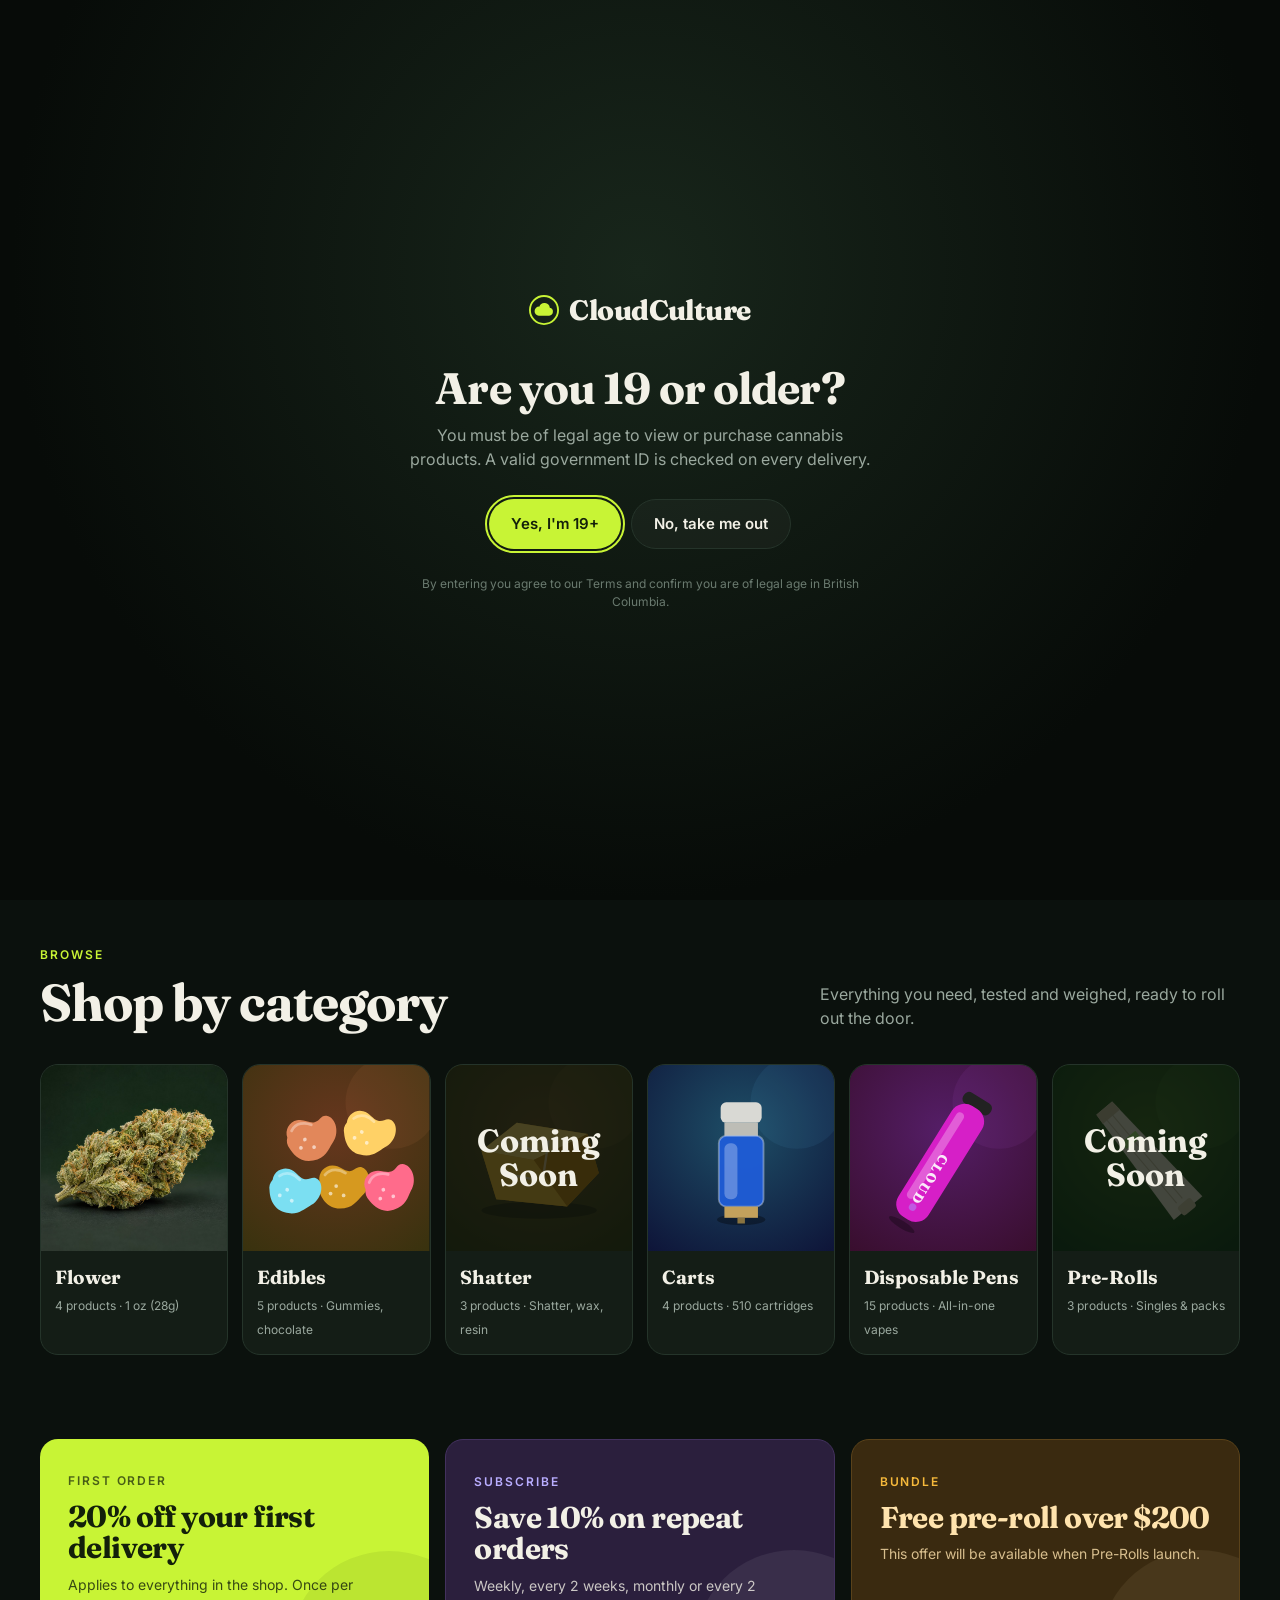
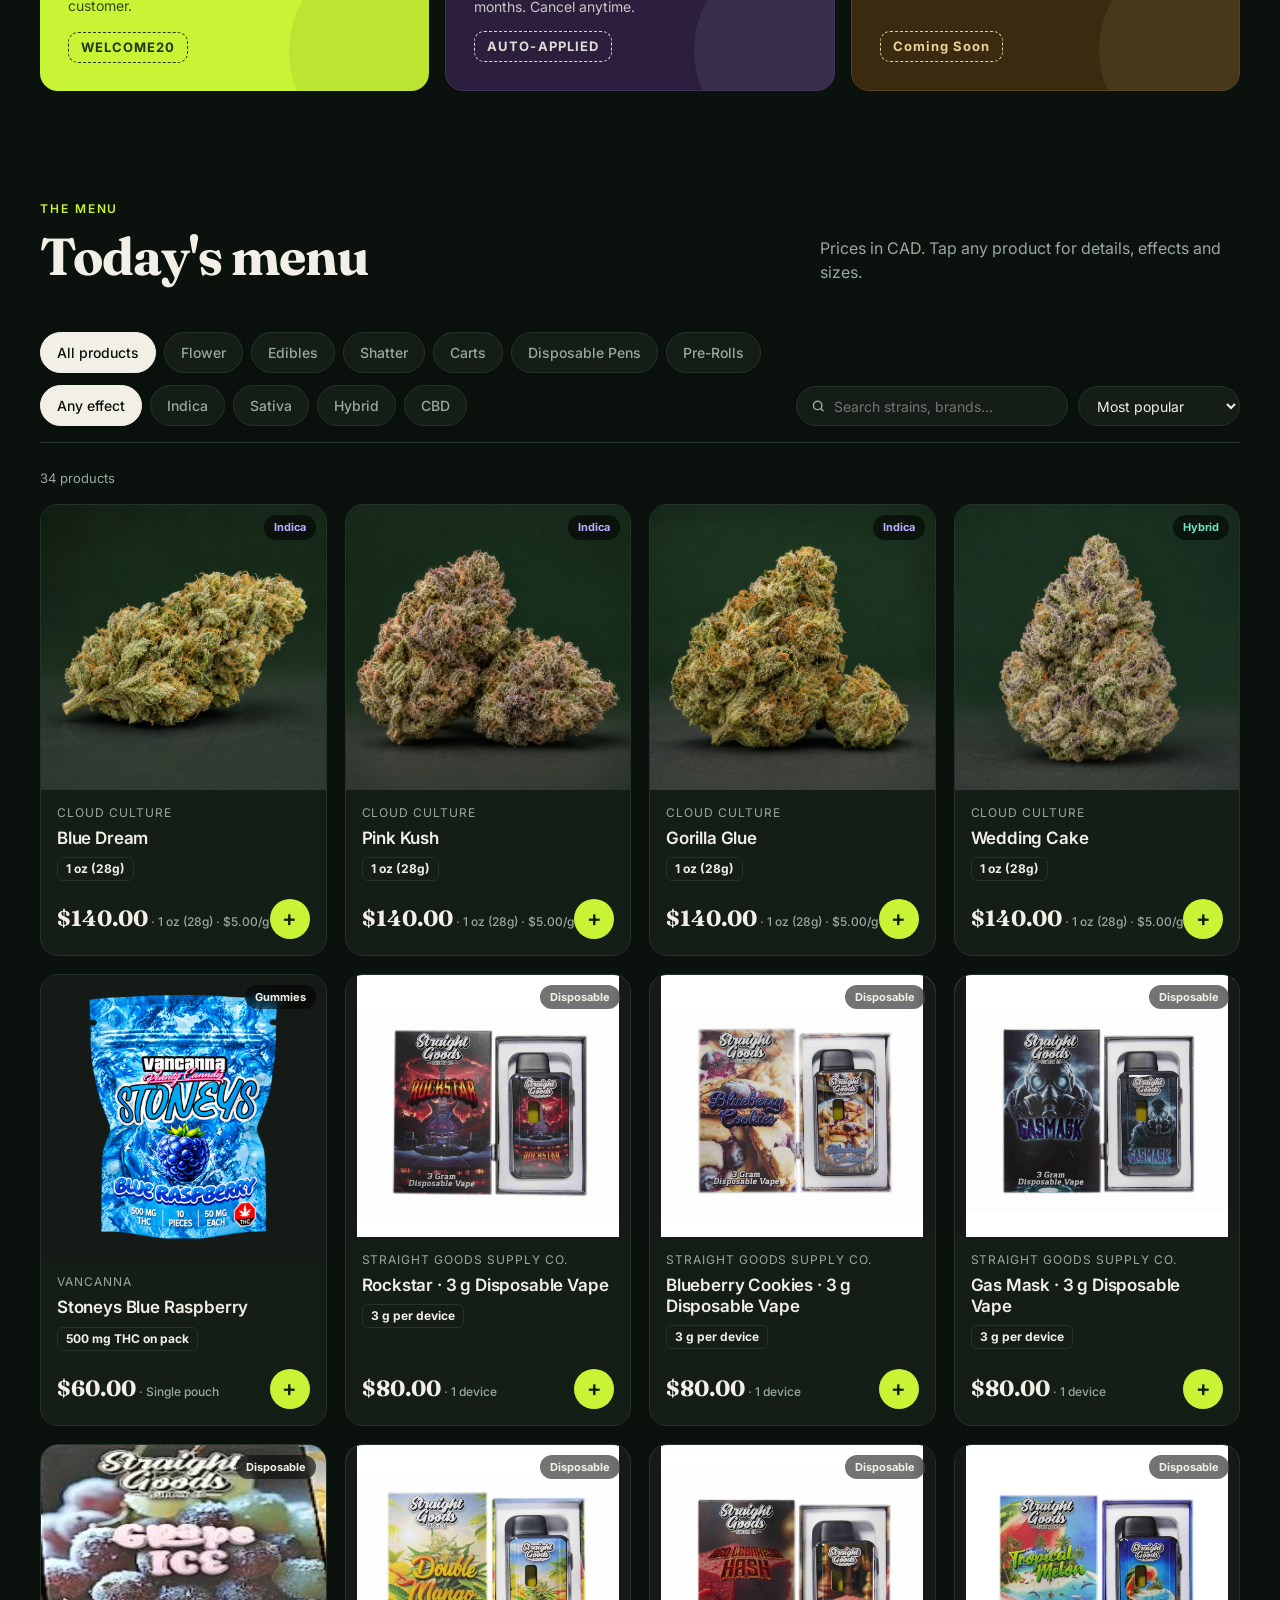
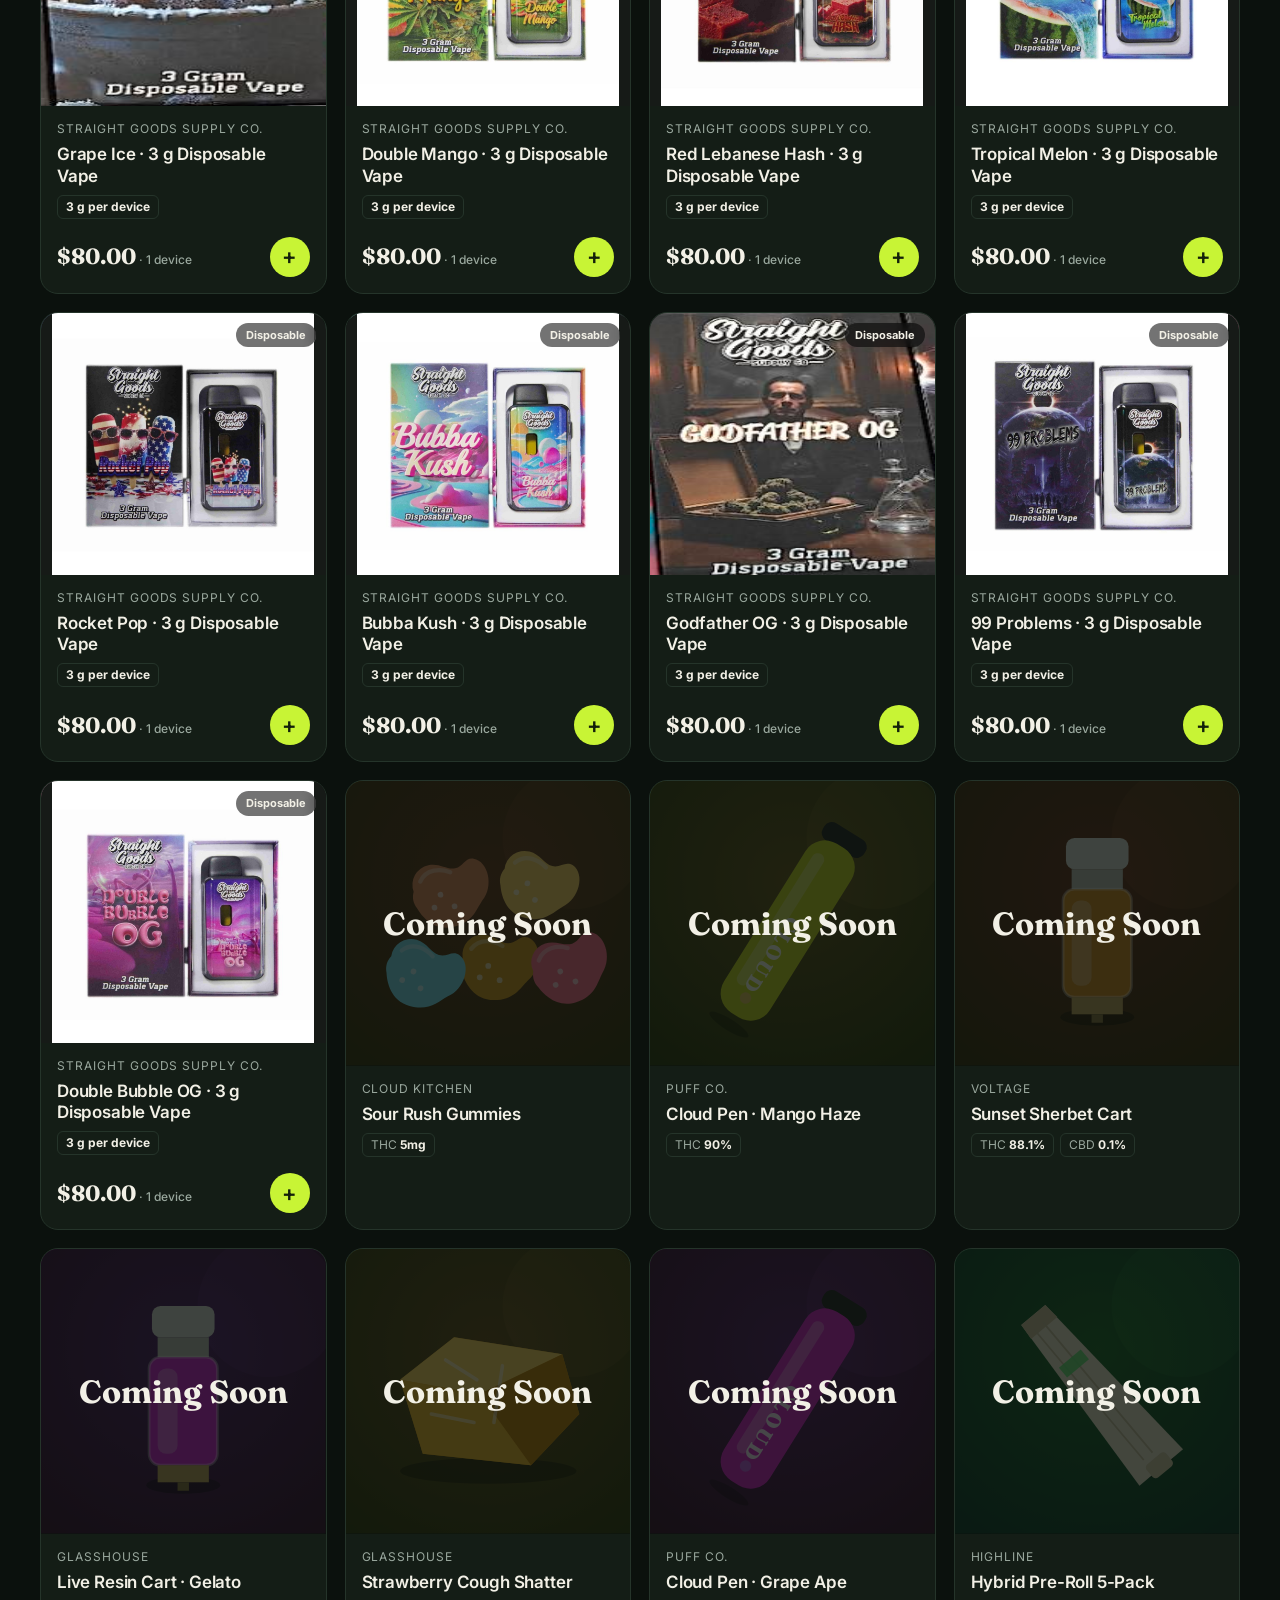
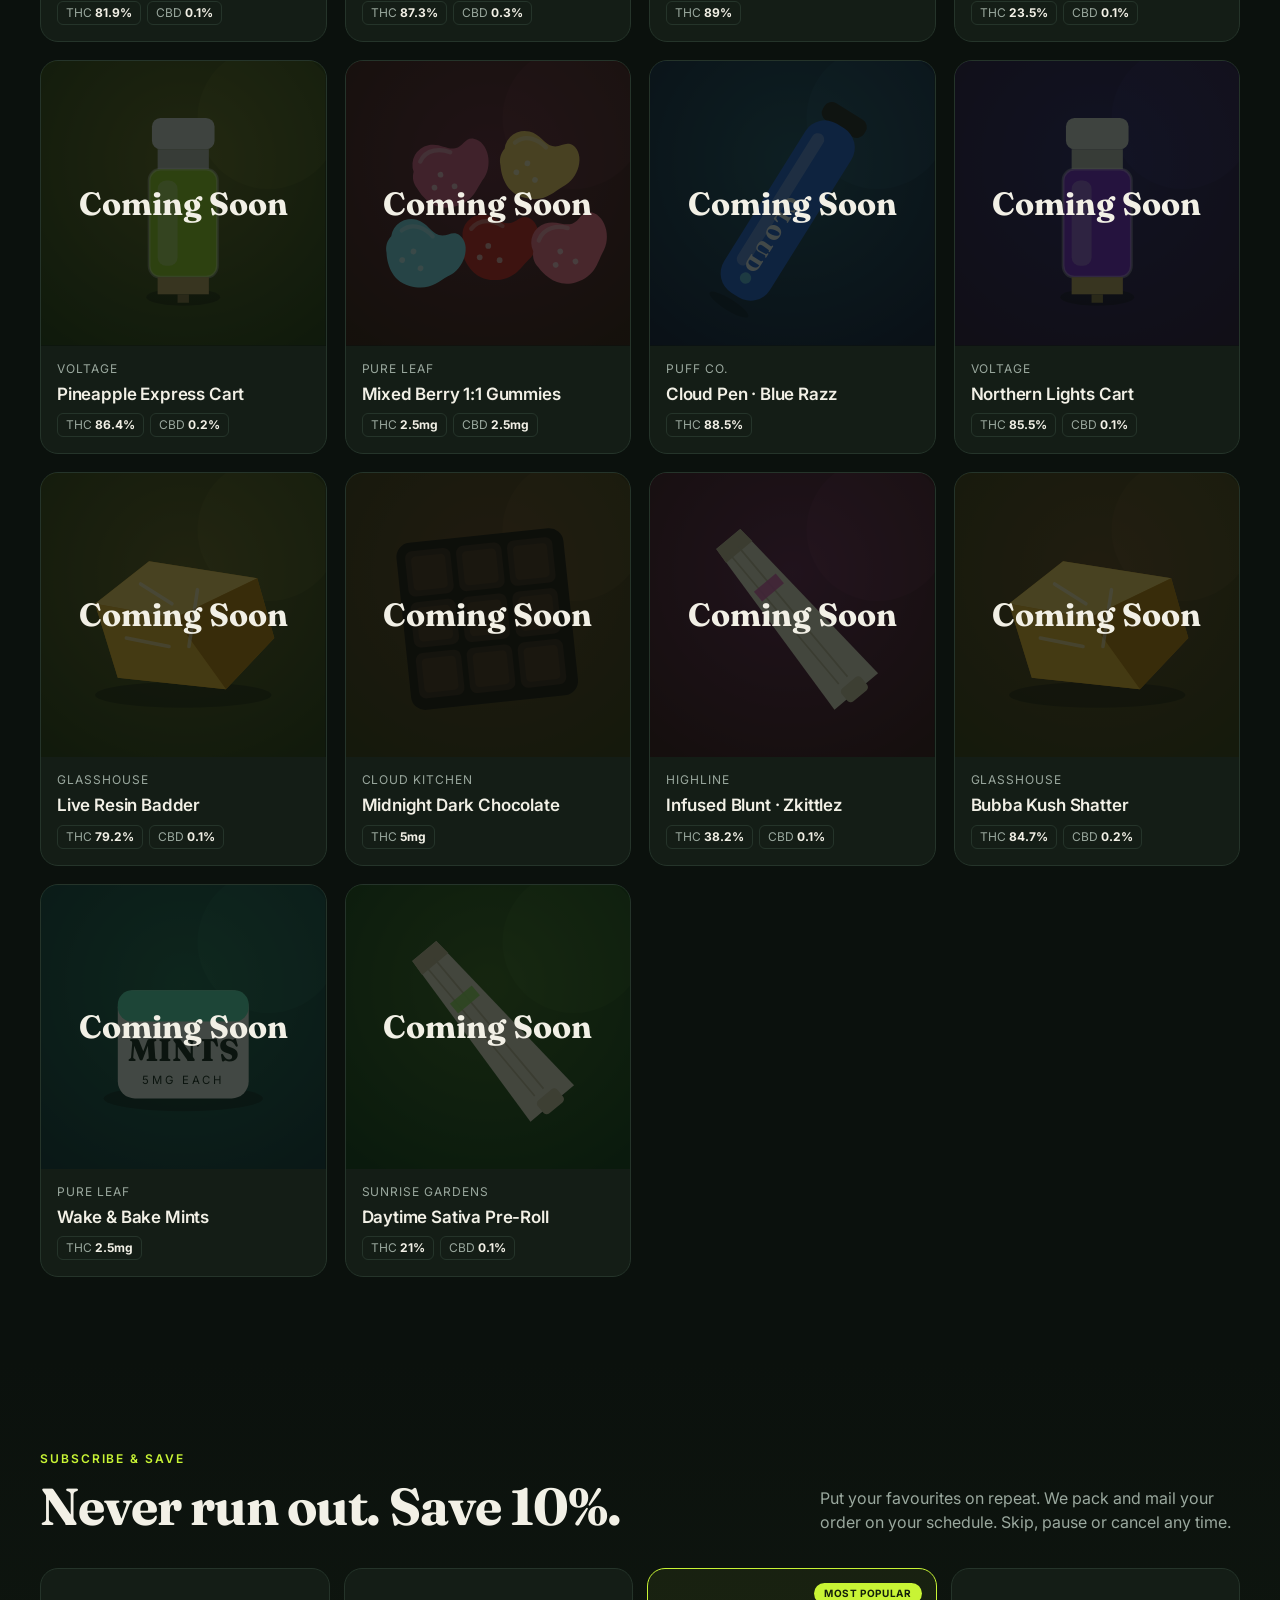
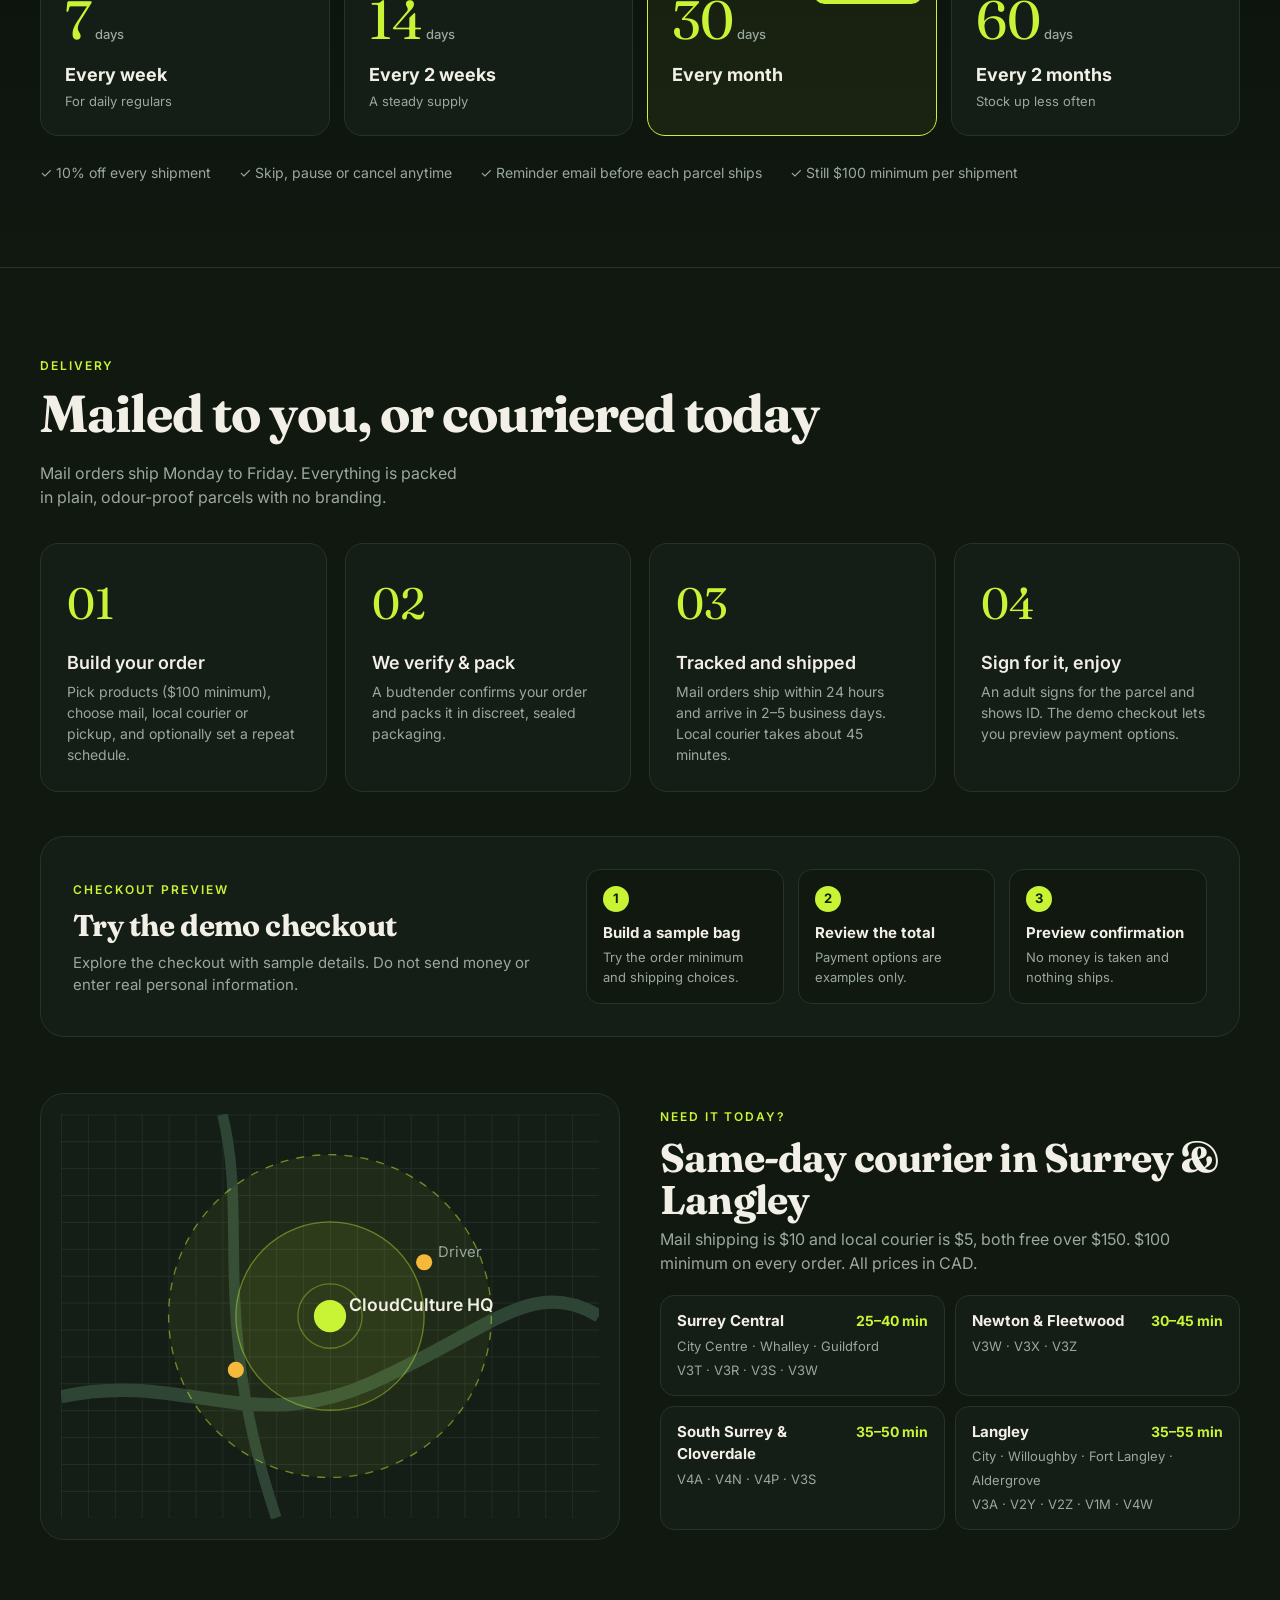
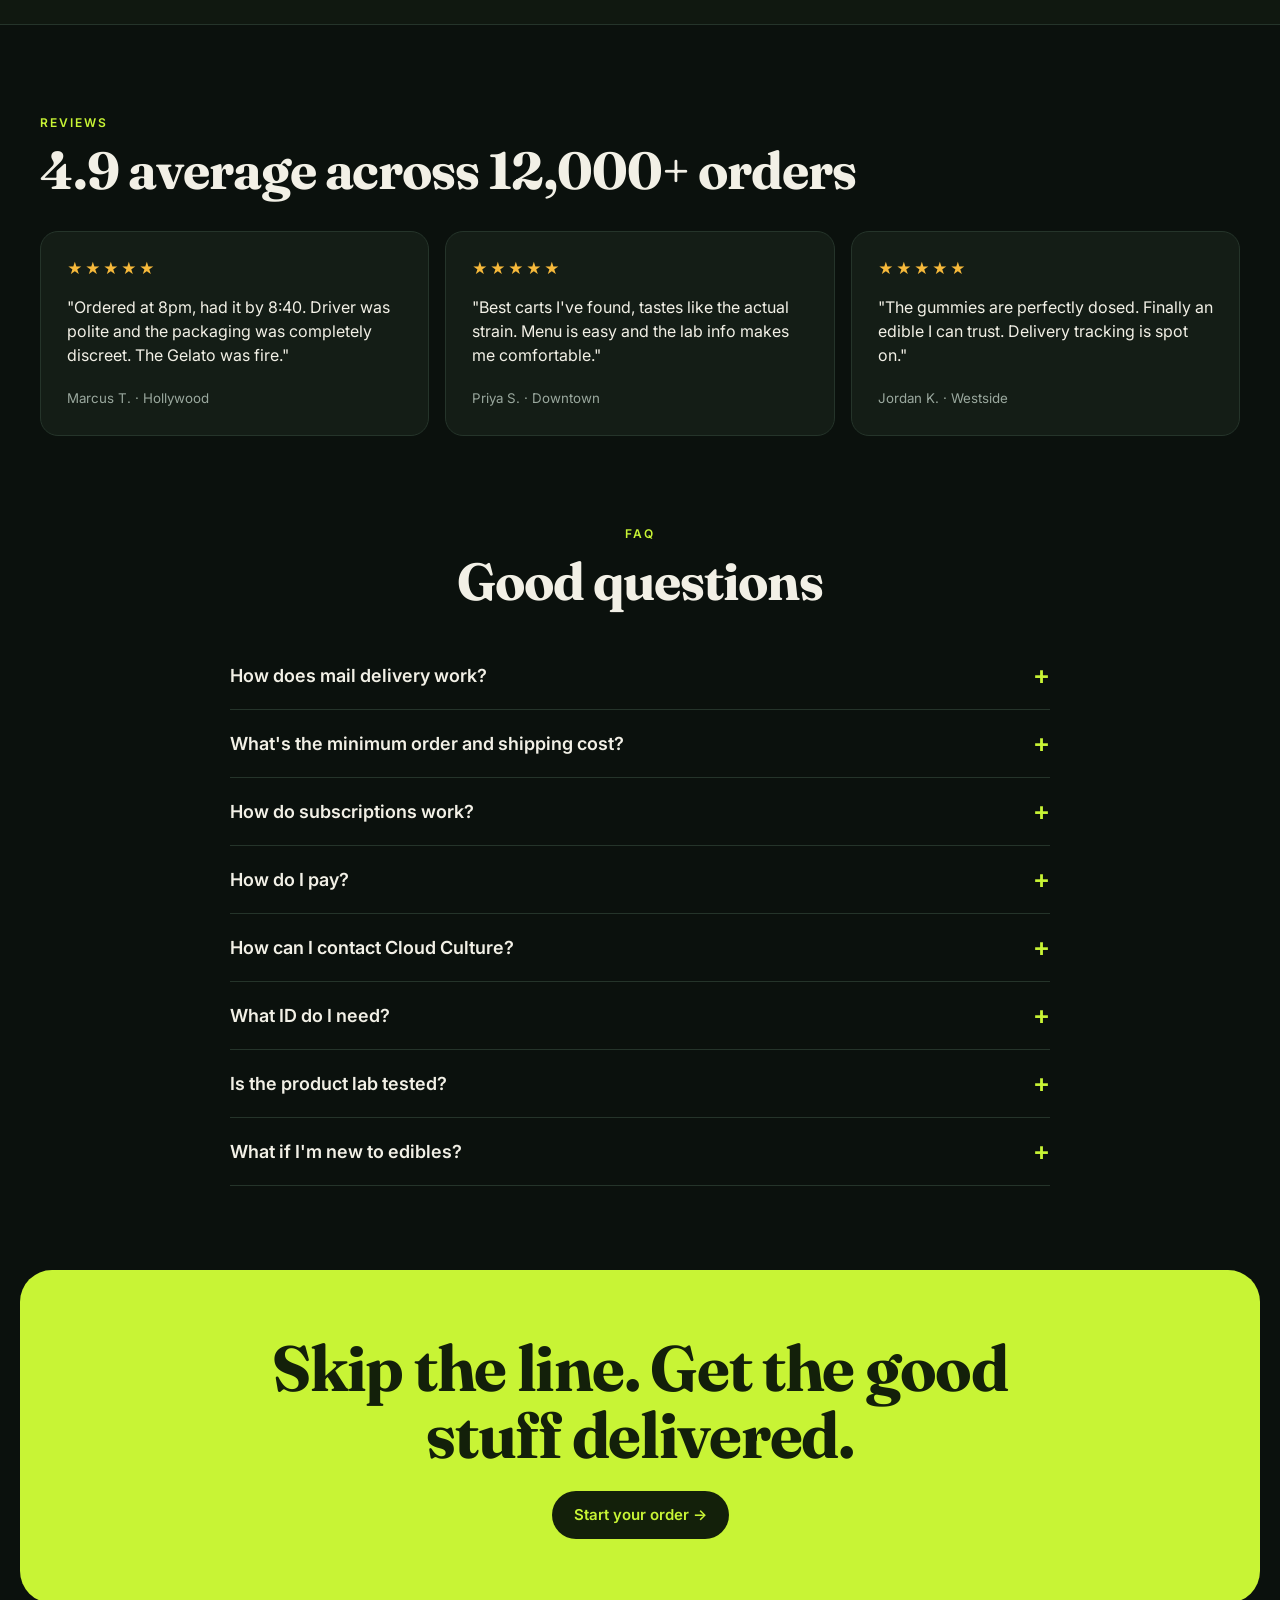
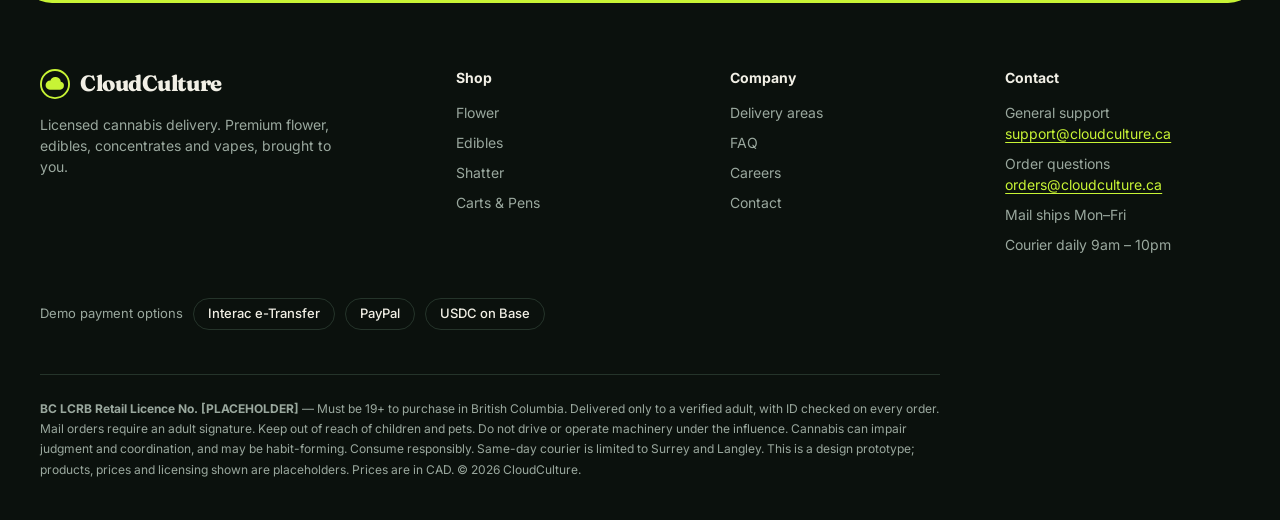
==== commit e2b71165: "Add verified Cloud Culture contact addresses" ====
--- a/index.html
+++ b/index.html
@@ -191,6 +191,8 @@
 footer h4{color:var(--text);font-size:14px;margin-bottom:14px}
 footer li{list-style:none;margin-bottom:9px}
 footer a:hover{color:var(--accent)}
+.email-link{color:var(--accent);text-decoration:underline;text-underline-offset:3px;overflow-wrap:anywhere}
+#contact{scroll-margin-top:90px}
 .legal{border-top:1px solid var(--line);margin-top:44px;padding-top:24px;font-size:12px;line-height:1.7;max-width:900px}
 
 /* drawer + modal */
@@ -902,6 +904,7 @@
       <details><summary>What's the minimum order and shipping cost?</summary><p>The minimum is $100 per order. Mail shipping is $10 and local courier is $5, both free on orders over $150. Pickup is always free.</p></details>
       <details><summary>How do subscriptions work?</summary><p>Choose weekly, every 2 weeks, monthly or every 2 months in your bag. You save 10% on every shipment, and we email a reminder before each parcel ships. Skip, pause or cancel anytime. The $100 minimum applies to each shipment.</p></details>
       <details><summary>How do I pay?</summary><p>The checkout is a demo. No payment instructions are sent and no payment is accepted.</p></details>
+      <details><summary>How can I contact Cloud Culture?</summary><p>For general questions, email <a class="email-link" href="mailto:support@cloudculture.ca">support@cloudculture.ca</a>. For checkout or order questions, email <a class="email-link" href="mailto:orders@cloudculture.ca">orders@cloudculture.ca</a>.</p></details>
       <details><summary>What ID do I need?</summary><p>A valid, unexpired government-issued photo ID showing you are of legal age: 19 in most provinces and 21 in Québec. The person on the order must be the one who signs for it.</p></details>
       <details><summary>Is the product lab tested?</summary><p>Product cards illustrate the catalog layout. The prototype does not verify product testing or licensing.</p></details>
       <details><summary>What if I'm new to edibles?</summary><p>Start low and go slow. Try 2.5–5mg, wait at least two hours, and don't redose early.</p></details>
@@ -920,8 +923,8 @@
     <div class="fgrid">
       <div><div class="logo" style="color:var(--text);margin-bottom:14px"><svg viewBox="0 0 32 32" fill="none"><circle cx="16" cy="16" r="15" stroke="#c8f435" stroke-width="2"/><path d="M10.5 22h11a4.2 4.2 0 0 0 .7-8.3A5.8 5.8 0 0 0 11 12.4 4.8 4.8 0 0 0 10.5 22z" fill="#c8f435"/></svg>CloudCulture</div><p style="max-width:300px">Licensed cannabis delivery. Premium flower, edibles, concentrates and vapes, brought to you.</p></div>
       <div><h4>Shop</h4><ul><li><a href="#shop-flower" data-cat="Flower">Flower</a></li><li><a href="#shop-edibles" data-cat="Edibles">Edibles</a></li><li><a href="#shop-concentrates" data-cat="Concentrates">Shatter</a></li><li><a href="#shop-carts" data-cat="Carts">Carts &amp; Pens</a></li></ul></div>
-      <div><h4>Company</h4><ul><li><a href="#how">Delivery areas</a></li><li><a href="#faq">FAQ</a></li><li><a href="#">Careers</a></li><li><a href="#">Contact</a></li></ul></div>
-      <div><h4>Hours</h4><ul><li>Mail ships Mon–Fri</li><li>Courier daily 9am – 10pm</li><li>(604) 555-0142</li><li>hello@cloudculture.example</li></ul></div>
+      <div><h4>Company</h4><ul><li><a href="#how">Delivery areas</a></li><li><a href="#faq">FAQ</a></li><li><a href="#">Careers</a></li><li><a href="#contact">Contact</a></li></ul></div>
+      <div id="contact"><h4>Contact</h4><ul><li>General support<br><a class="email-link" href="mailto:support@cloudculture.ca">support@cloudculture.ca</a></li><li>Order questions<br><a class="email-link" href="mailto:orders@cloudculture.ca">orders@cloudculture.ca</a></li><li>Mail ships Mon–Fri</li><li>Courier daily 9am – 10pm</li></ul></div>
     </div>
     <div class="payrow"><span>Demo payment options</span><b>Interac e-Transfer</b><b>PayPal</b><b>USDC on Base</b></div>
     <div class="legal">
@@ -1292,6 +1295,7 @@
     <label style="font-size:12px;color:var(--mut);text-transform:uppercase;letter-spacing:.08em">Payment</label>
     <div class="pay" style="margin-top:6px">${Object.entries(PAY).map(([key,method])=>`<button type="button" data-pm="${key}" class="${payMethod===key?'on':''}" aria-pressed="${payMethod===key}"><b>${method.name}</b><small>${method.subtitle}</small></button>`).join('')}</div>
     <div class="note" id="paynote" aria-live="polite"></div>
+    <p class="qnote">Checkout questions? Email <a class="email-link" href="mailto:orders@cloudculture.ca">orders@cloudculture.ca</a>.</p>
     <label class="chk"><input type="checkbox" name="id"> I confirm I am of legal age (19+, or 21+ in Québec) and will show valid government photo ID ${isMail?'when signing for my parcel':isLocal?'at delivery':'at pickup'}.</label>
     <div class="zipmsg no" id="coerr"></div>
     <button class="btn btn-primary" style="width:100%;margin-top:6px" type="submit">${t.recur?'Preview subscription':'Preview order'} · ${money(t.total)}</button>
@@ -1363,6 +1367,7 @@
    <div class="bigeta">${eta}</div><p style="color:var(--mut);margin:8px auto 30px;max-width:420px">${sub}</p>
    <div class="track" id="trk">${labels.map((l,i)=>`<div class="${i===0?'on':''}">${l}</div>`).join('')}</div>
    ${schedule}
+   <p class="qnote">Questions about this preview? Email <a class="email-link" href="mailto:orders@cloudculture.ca?subject=${encodeURIComponent('Cloud Culture order preview '+num)}">orders@cloudculture.ca</a>.</p>
    <p style="color:var(--mut);font-size:13px;margin:18px 0 24px">Prototype only — no real order was placed and no payment was taken.</p>
    <button class="btn btn-primary" id="cdone">Back to the menu</button></div>`;
   cart=[];promo=null;freq='once';save();renderCart();
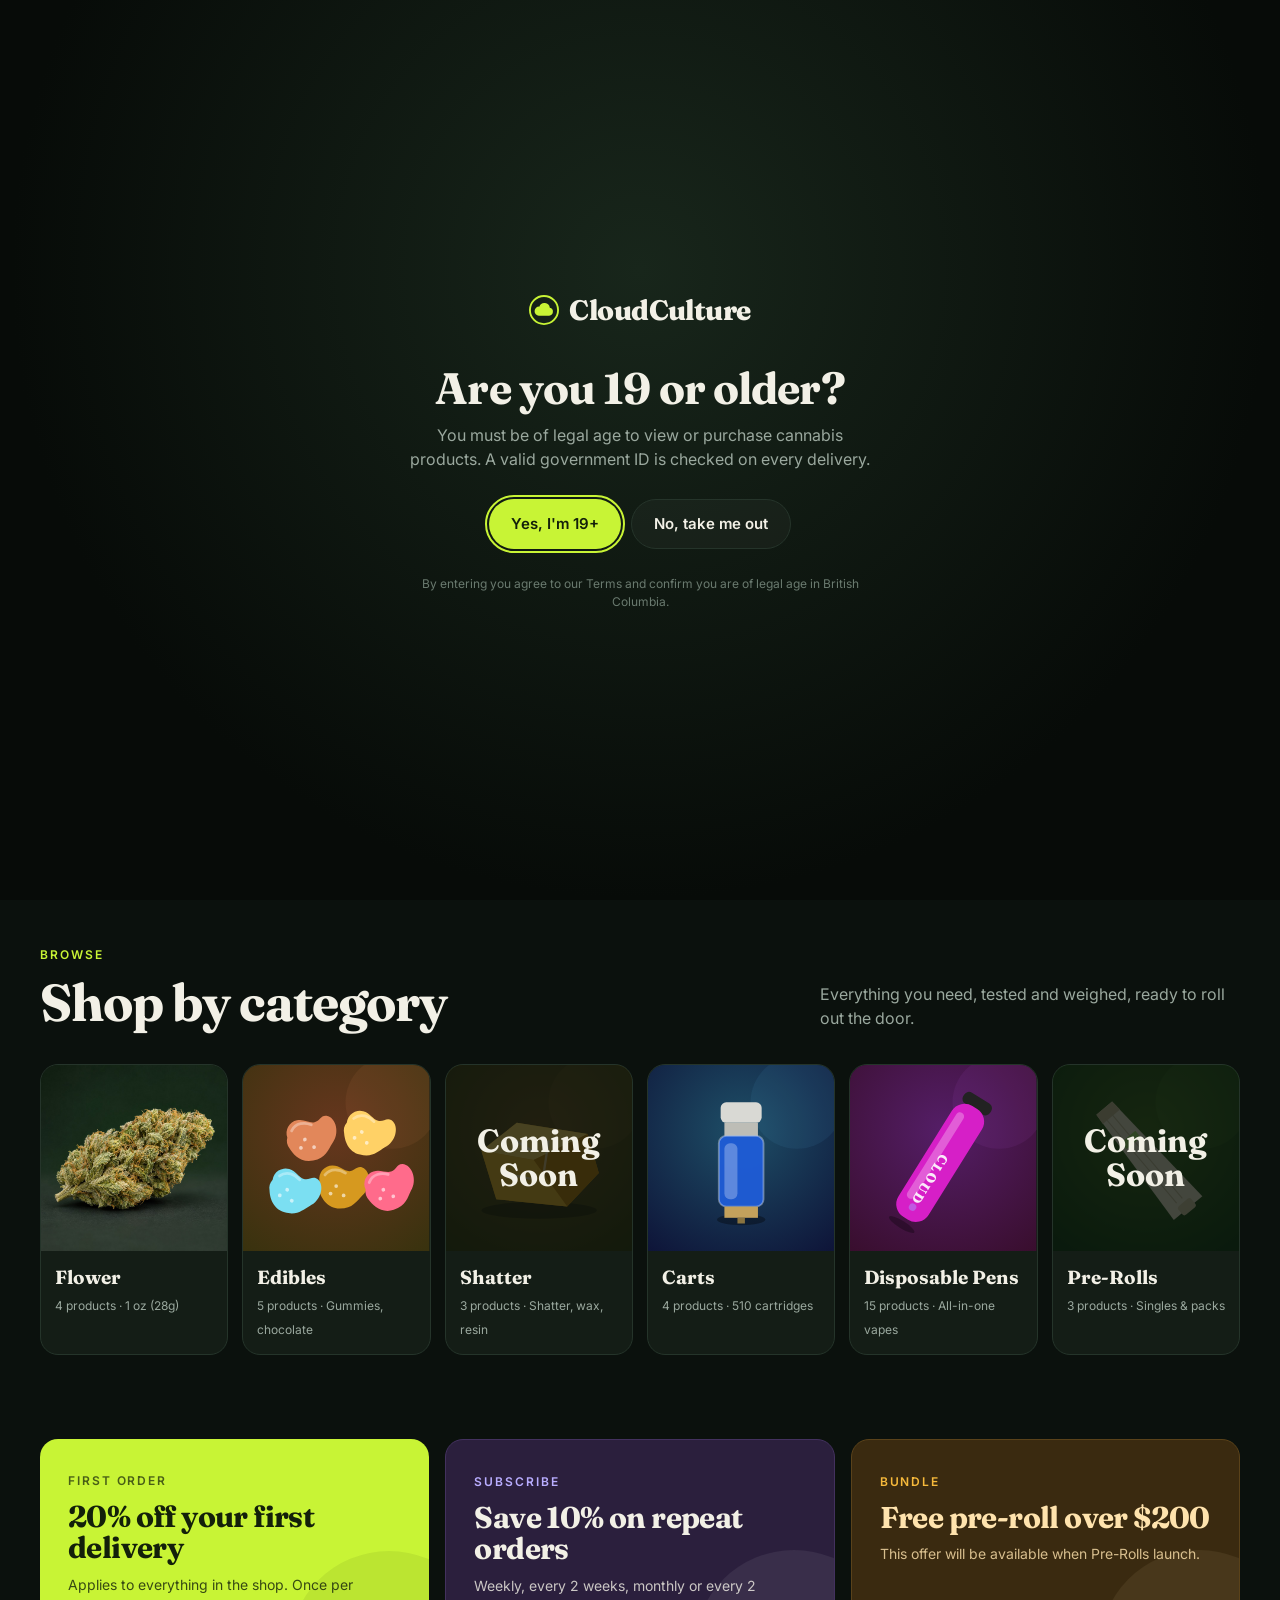
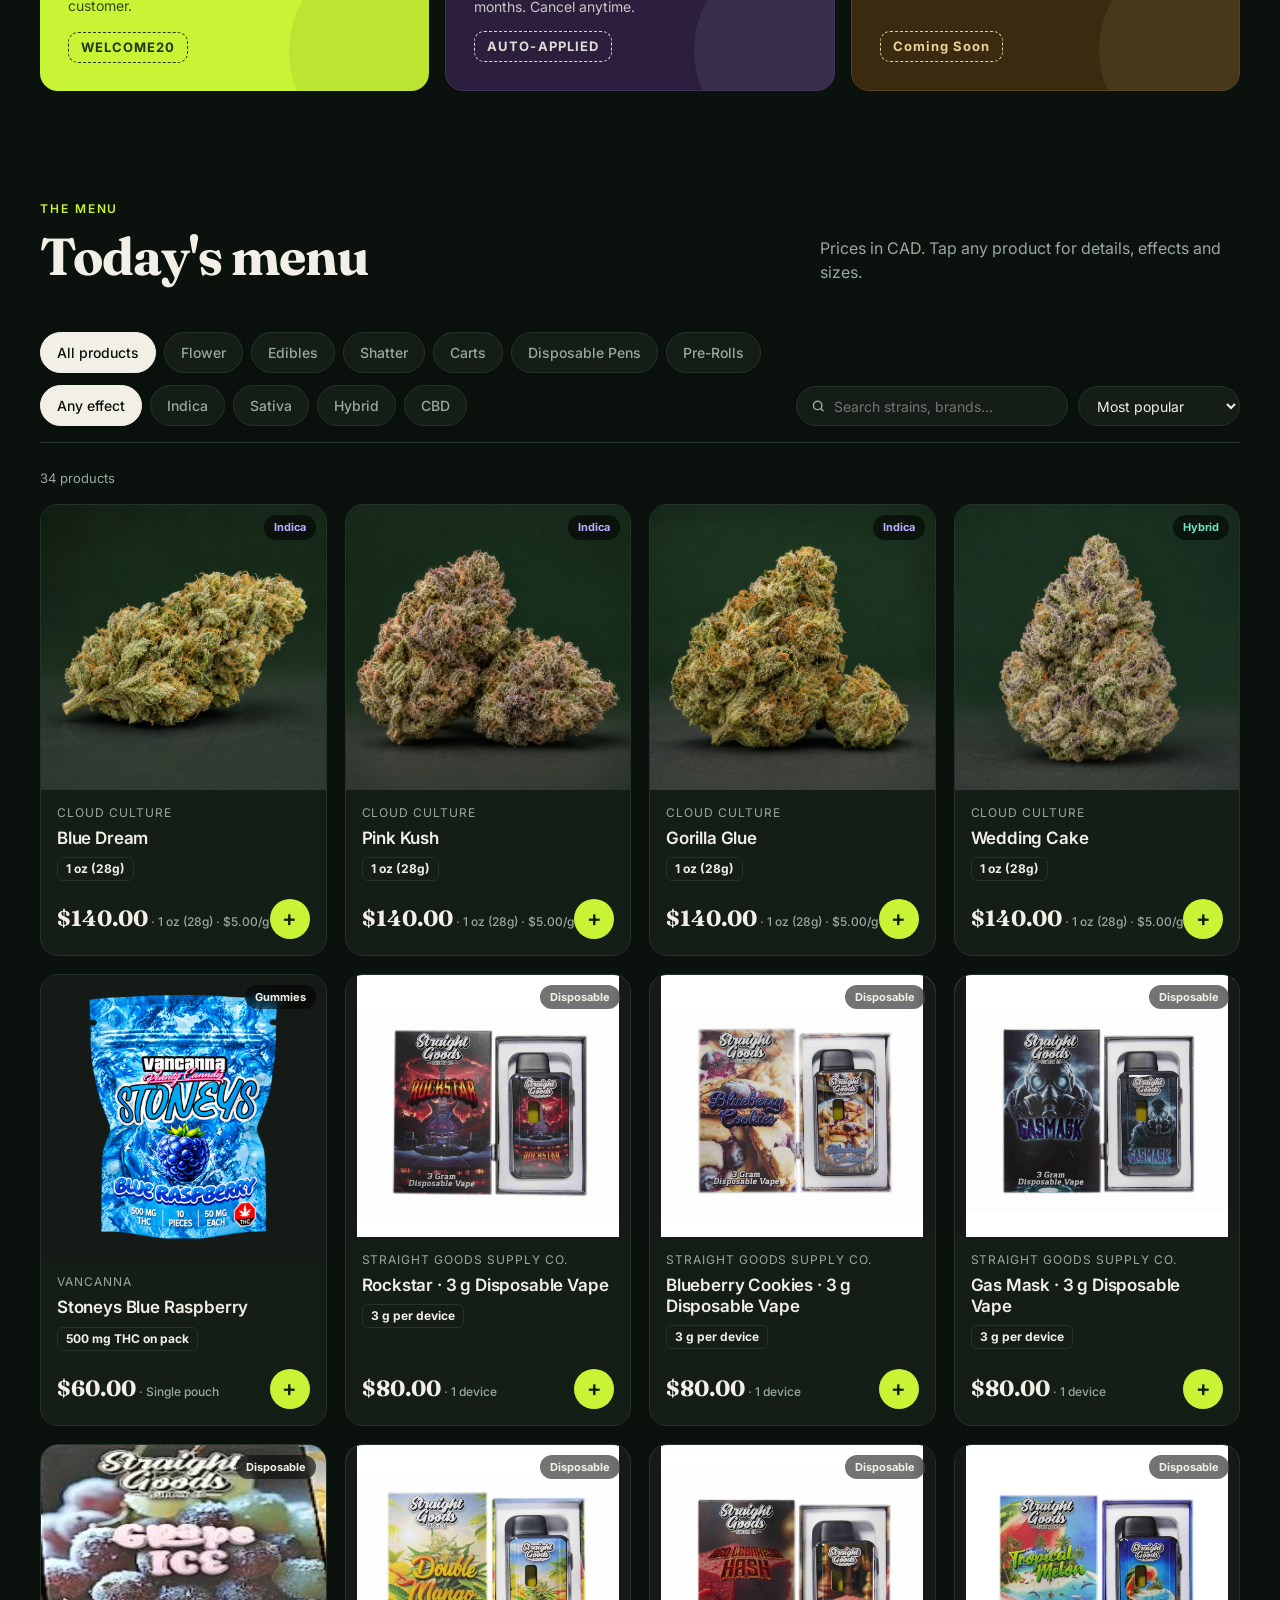
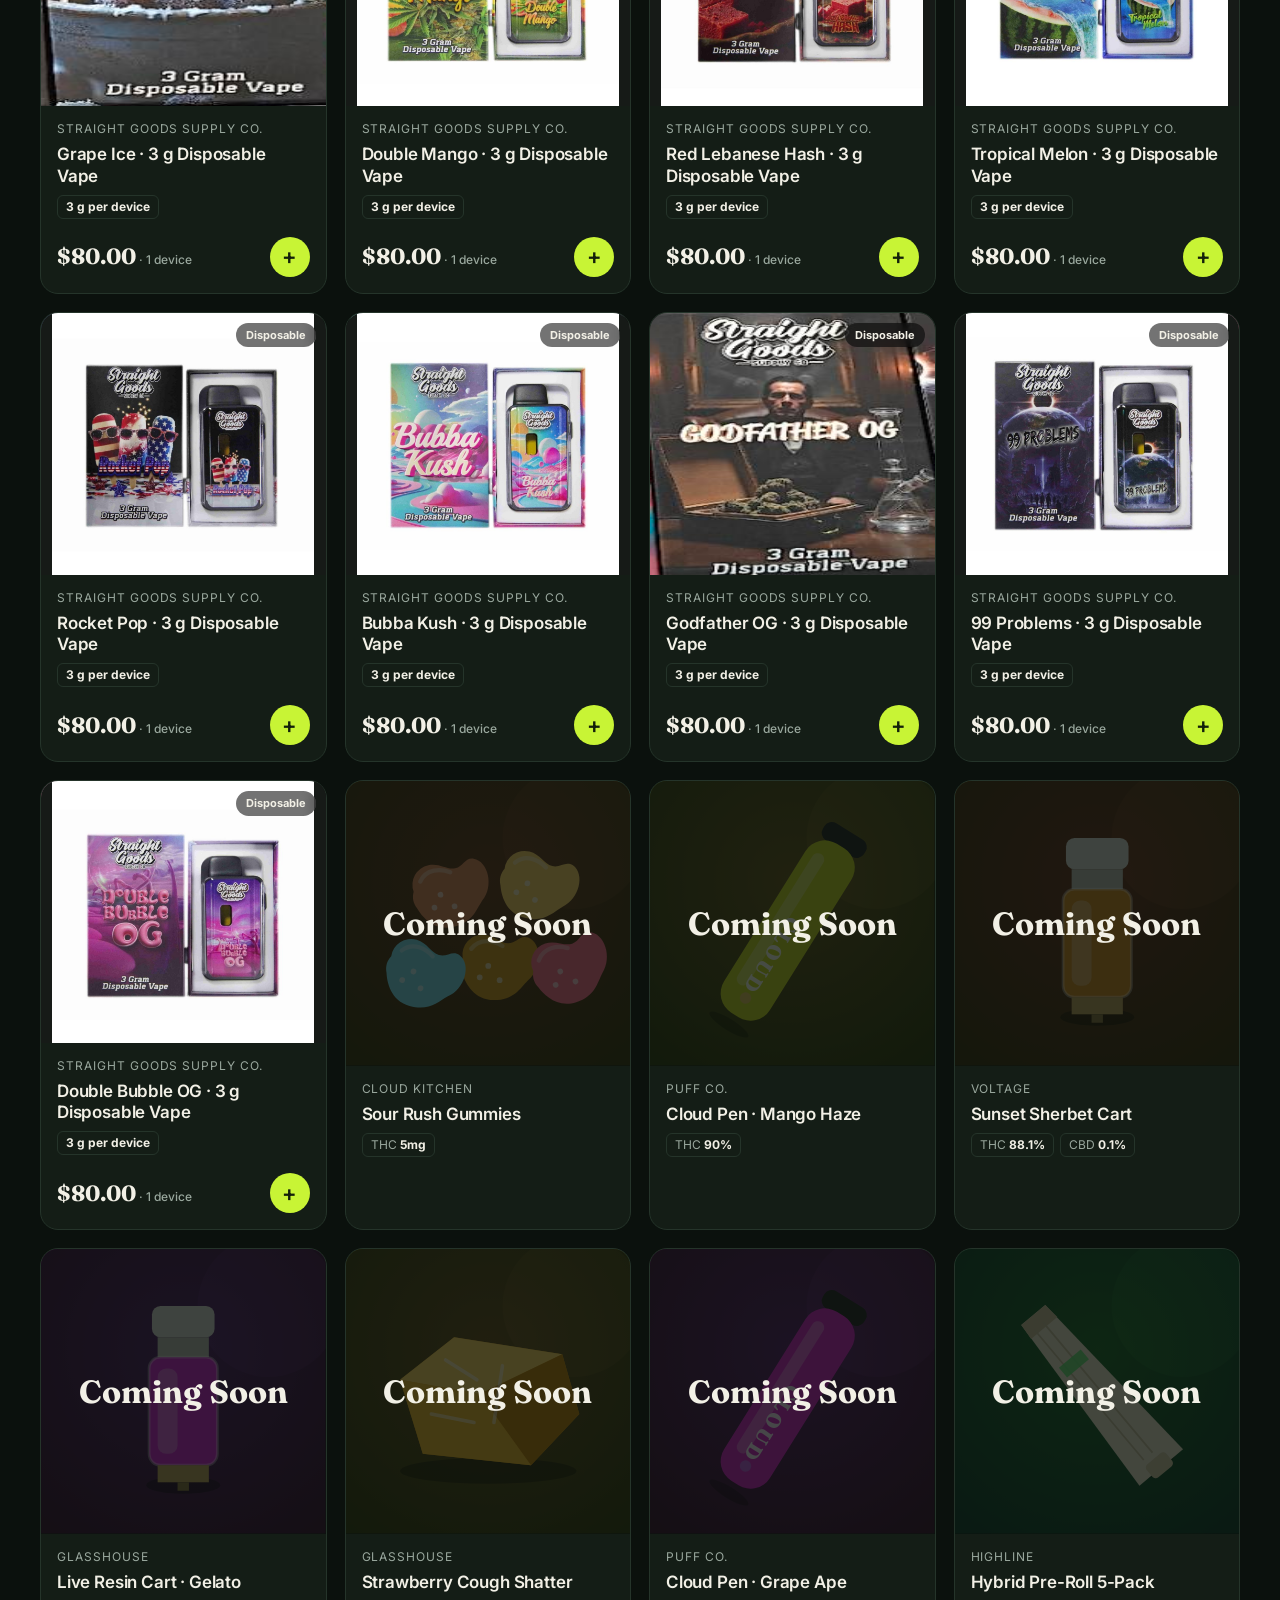
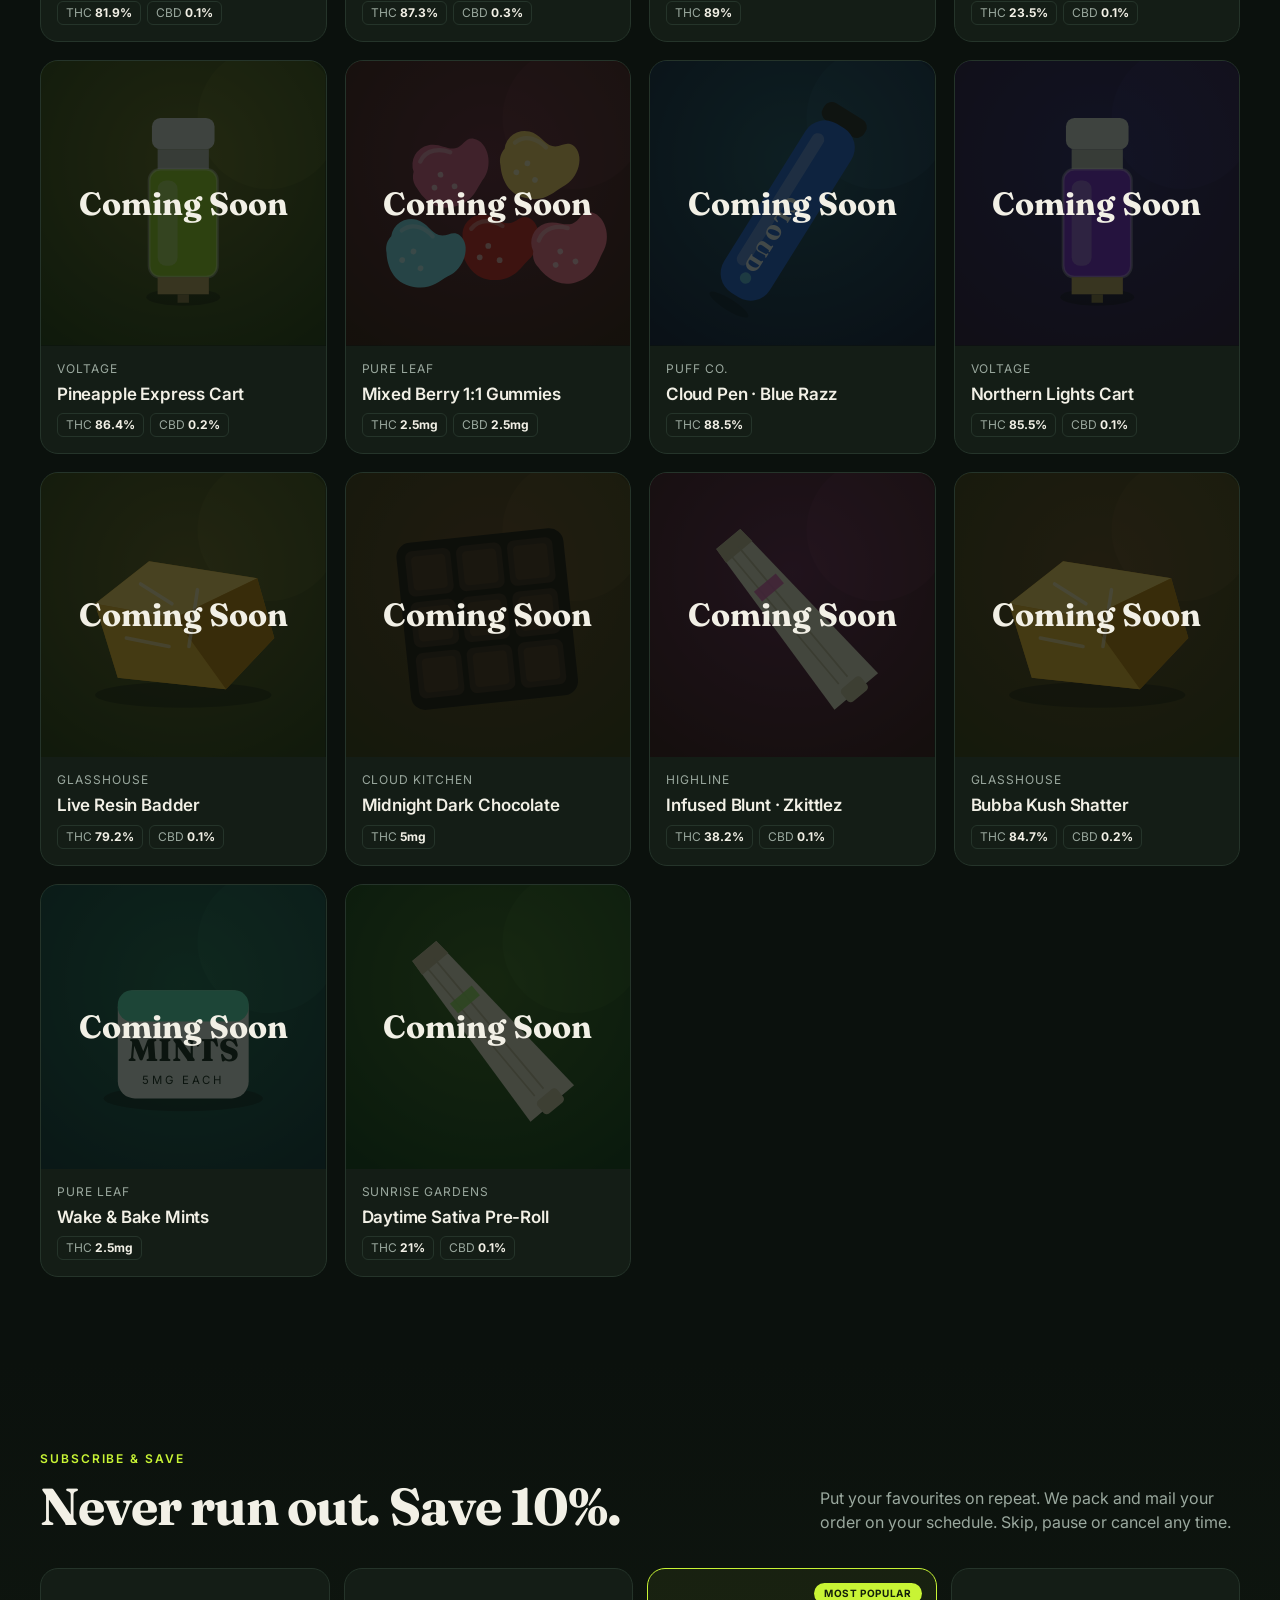
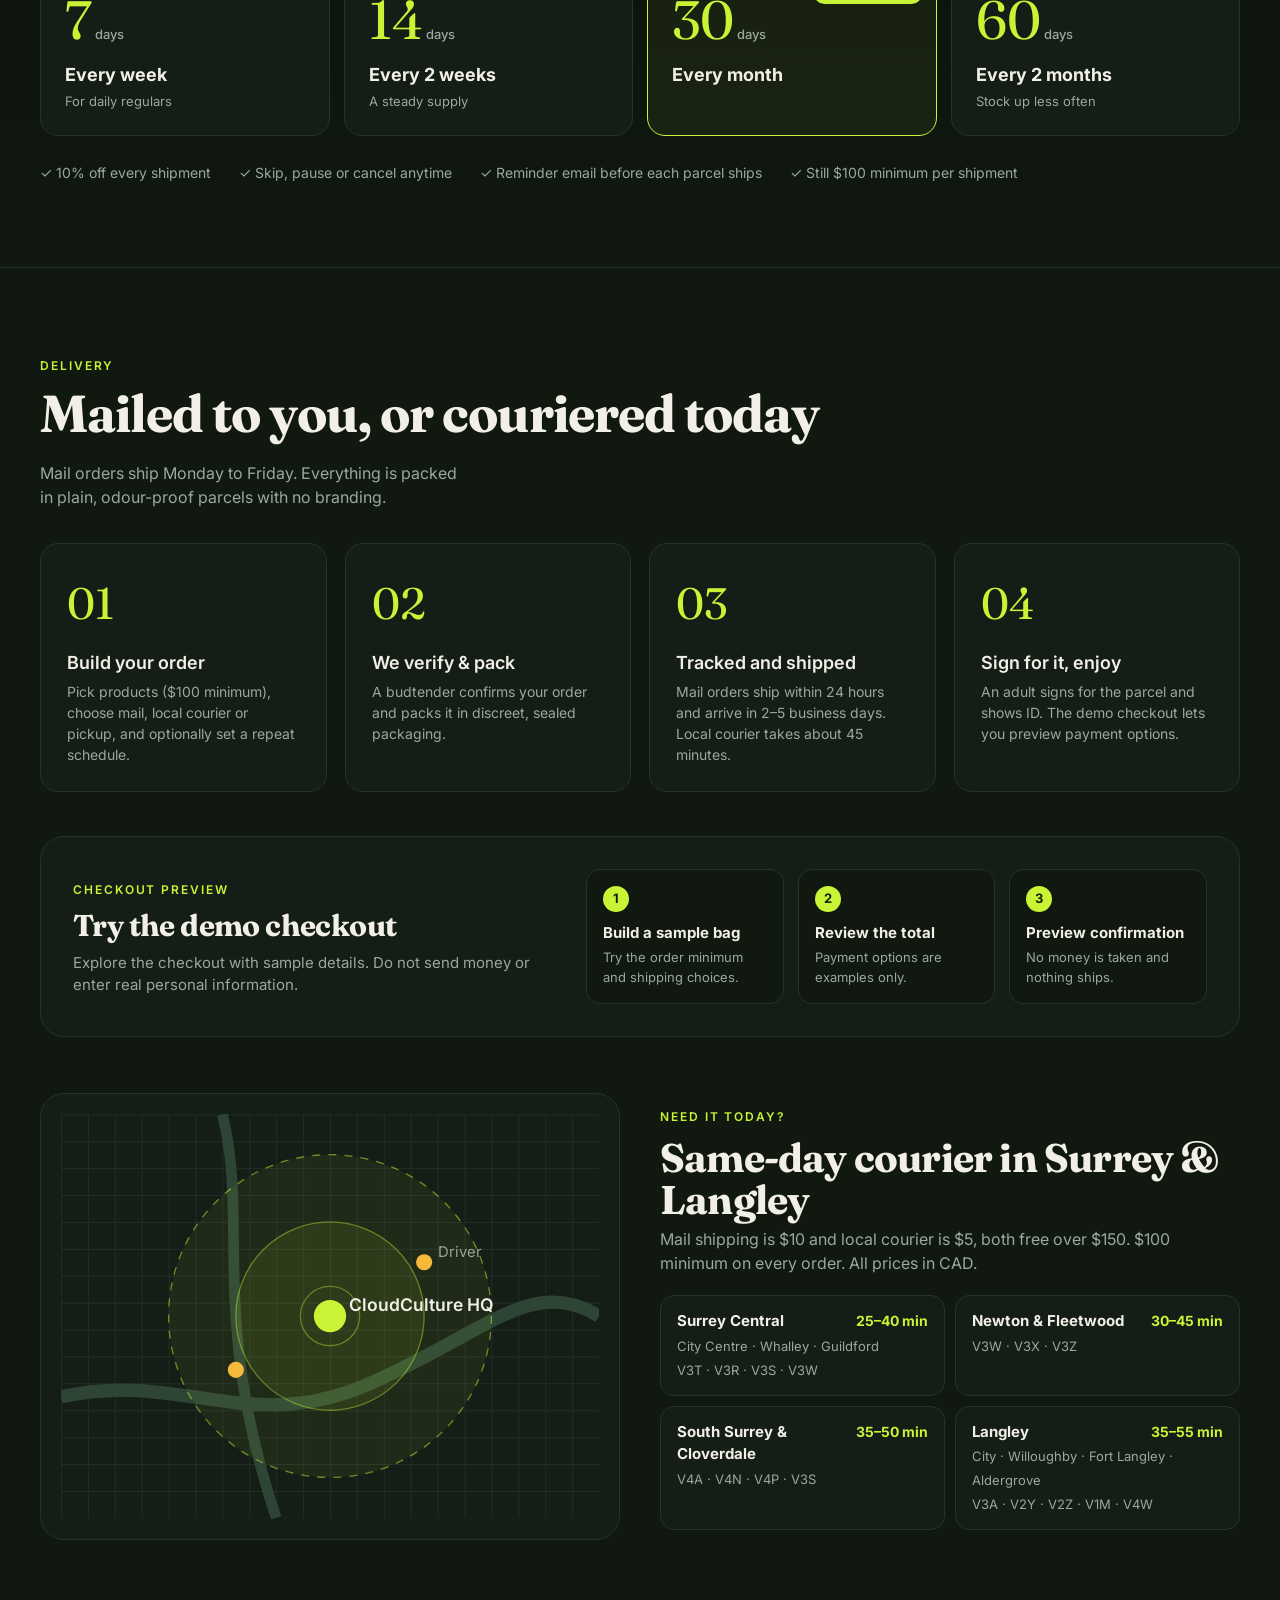
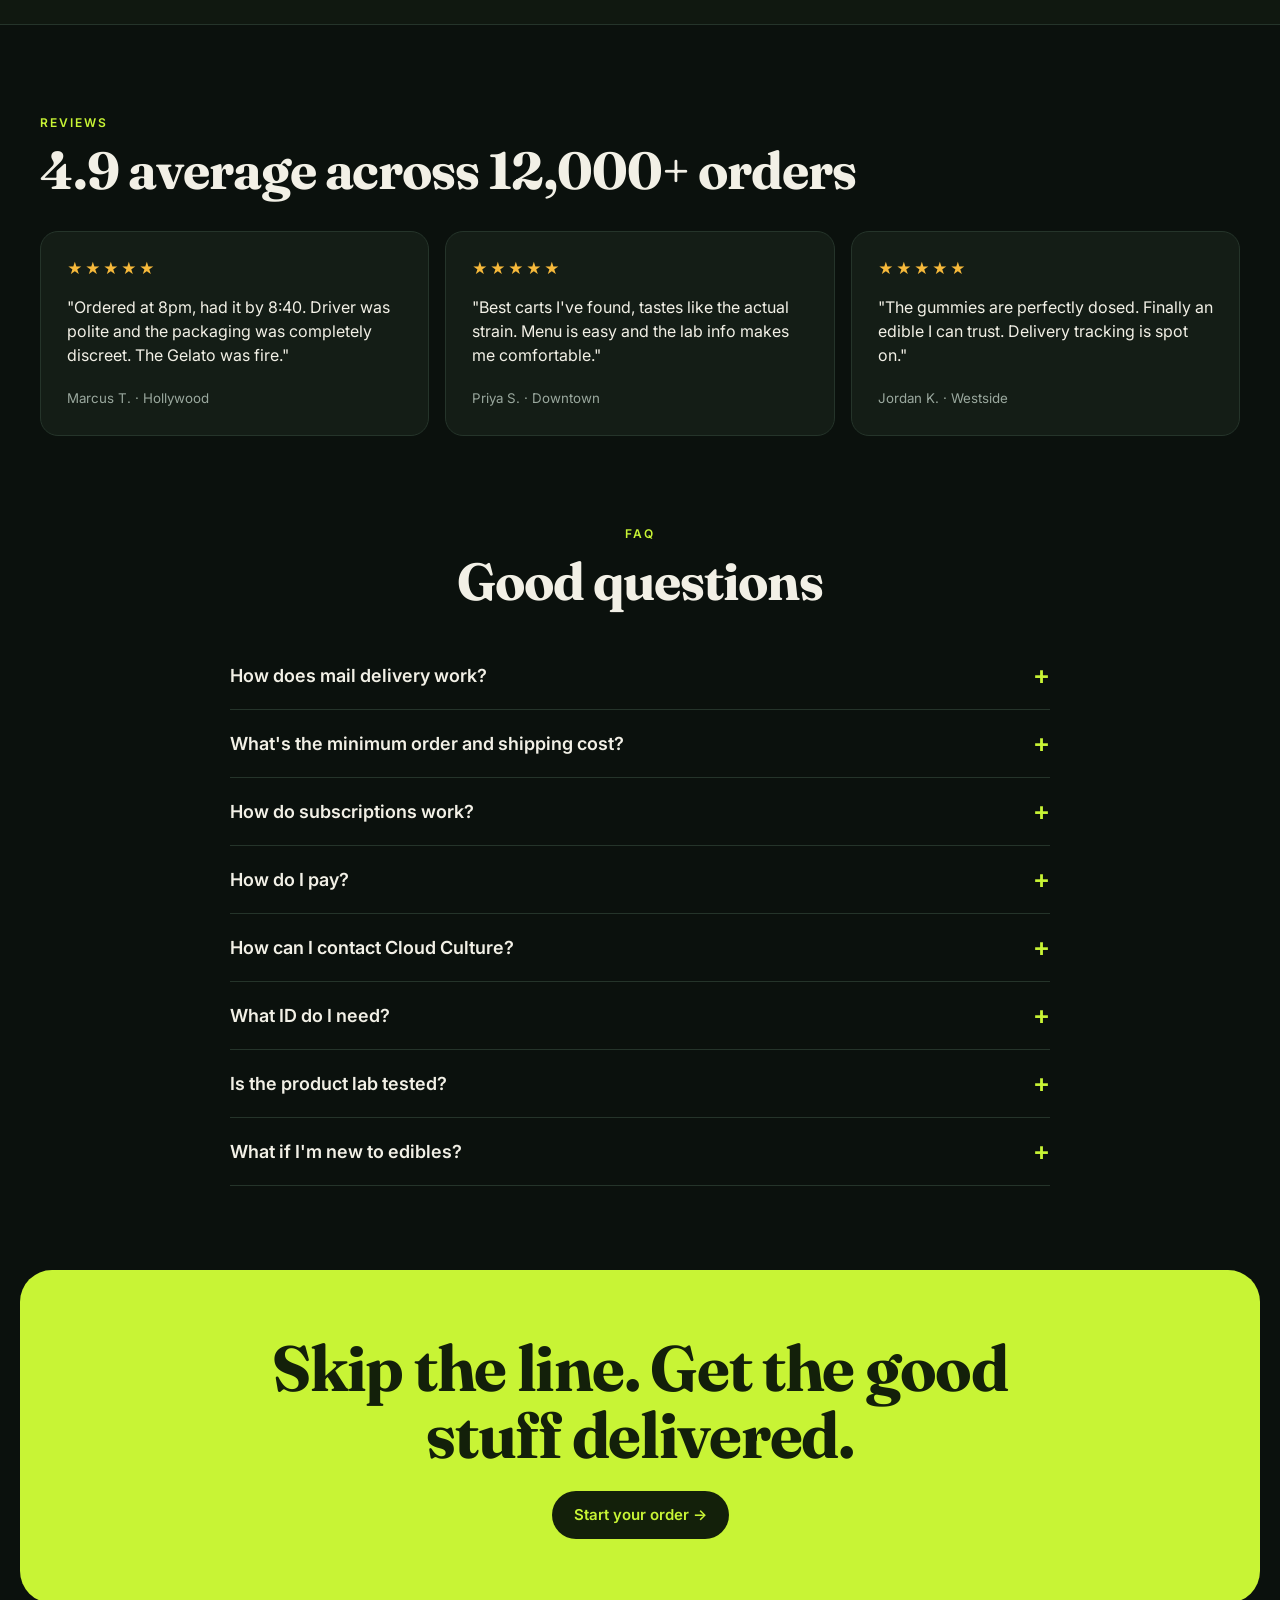
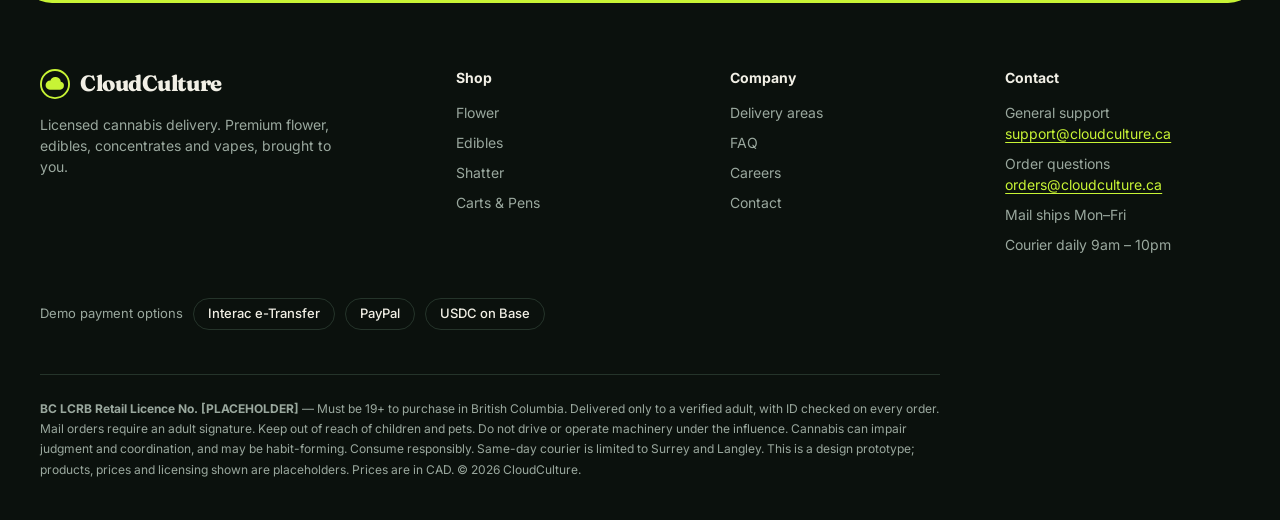
==== commit 94a30437: "Add local delivery instructions to checkout and staff orders" ====
--- a/index.html
+++ b/index.html
@@ -266,8 +266,9 @@
 .co h2{font-size:32px;margin-bottom:20px}
 .fld{margin-bottom:14px}
 .fld label{display:block;font-size:12px;color:var(--mut);text-transform:uppercase;letter-spacing:.08em;margin-bottom:6px}
-.fld input,.fld select{width:100%;background:var(--panel);border:1px solid var(--line);border-radius:12px;padding:12px 14px;outline:0;font-size:15px}
-.fld input:focus,.fld select:focus{border-color:var(--accent)}
+.fld input,.fld select,.fld textarea{width:100%;background:var(--panel);border:1px solid var(--line);border-radius:12px;padding:12px 14px;outline:0;font-size:15px}
+.fld input:focus,.fld select:focus,.fld textarea:focus{border-color:var(--accent)}
+.fld textarea{font:inherit;color:inherit;resize:vertical}
 .fld.err input{border-color:var(--red)}
 .two{display:grid;grid-template-columns:1fr 1fr;gap:12px}
 .pay{display:grid;grid-template-columns:1fr 1fr;gap:10px;margin-bottom:14px}
@@ -1290,7 +1291,8 @@
     <div class="fld"><label>Date of birth</label><input name="dob" type="date"></div>
     ${ship?`<div class="fld"><label>Street address</label><input name="ad" autocomplete="off" placeholder="123 King George Blvd, Unit 4"></div>
     <div class="two"><div class="fld"><label>City</label><input name="city" autocomplete="off" placeholder="${isLocal?'Surrey':'City'}"></div><div class="fld"><label>Postal code</label><input name="zp" maxlength="7" autocapitalize="characters" autocomplete="off" placeholder="V3T 4M1" value="${zip}"></div></div>`:`<div class="fld"><label>Pickup location</label><select name="loc"><option>CloudCulture · Surrey (address placeholder)</option></select></div>`}
-    ${isLocal?`<div class="fld"><label>Delivery window</label><select name="win"><option>ASAP (~45 min)</option><option>Within 1–2 hours</option><option>Tonight 6–8pm</option><option>Tonight 8–10pm</option></select></div>`:''}
+    ${isLocal?`<div class="fld"><label for="driver-notes">Delivery instructions (optional)</label><textarea id="driver-notes" name="driverNotes" rows="2" maxlength="250" placeholder="Rear house, use the side door"></textarea></div>
+    <div class="fld"><label>Delivery window</label><select name="win"><option>ASAP (~45 min)</option><option>Within 1–2 hours</option><option>Tonight 6–8pm</option><option>Tonight 8–10pm</option></select></div>`:''}
     ${t.recur?`<div class="fld"><label>First shipment date · then ${freqOf(freq)[1].toLowerCase()}</label><input name="sd" type="date" min="${tm}" value="${tm}"></div>`:''}
     <label style="font-size:12px;color:var(--mut);text-transform:uppercase;letter-spacing:.08em">Payment</label>
     <div class="pay" style="margin-top:6px">${Object.entries(PAY).map(([key,method])=>`<button type="button" data-pm="${key}" class="${payMethod===key?'on':''}" aria-pressed="${payMethod===key}"><b>${method.name}</b><small>${method.subtitle}</small></button>`).join('')}</div>
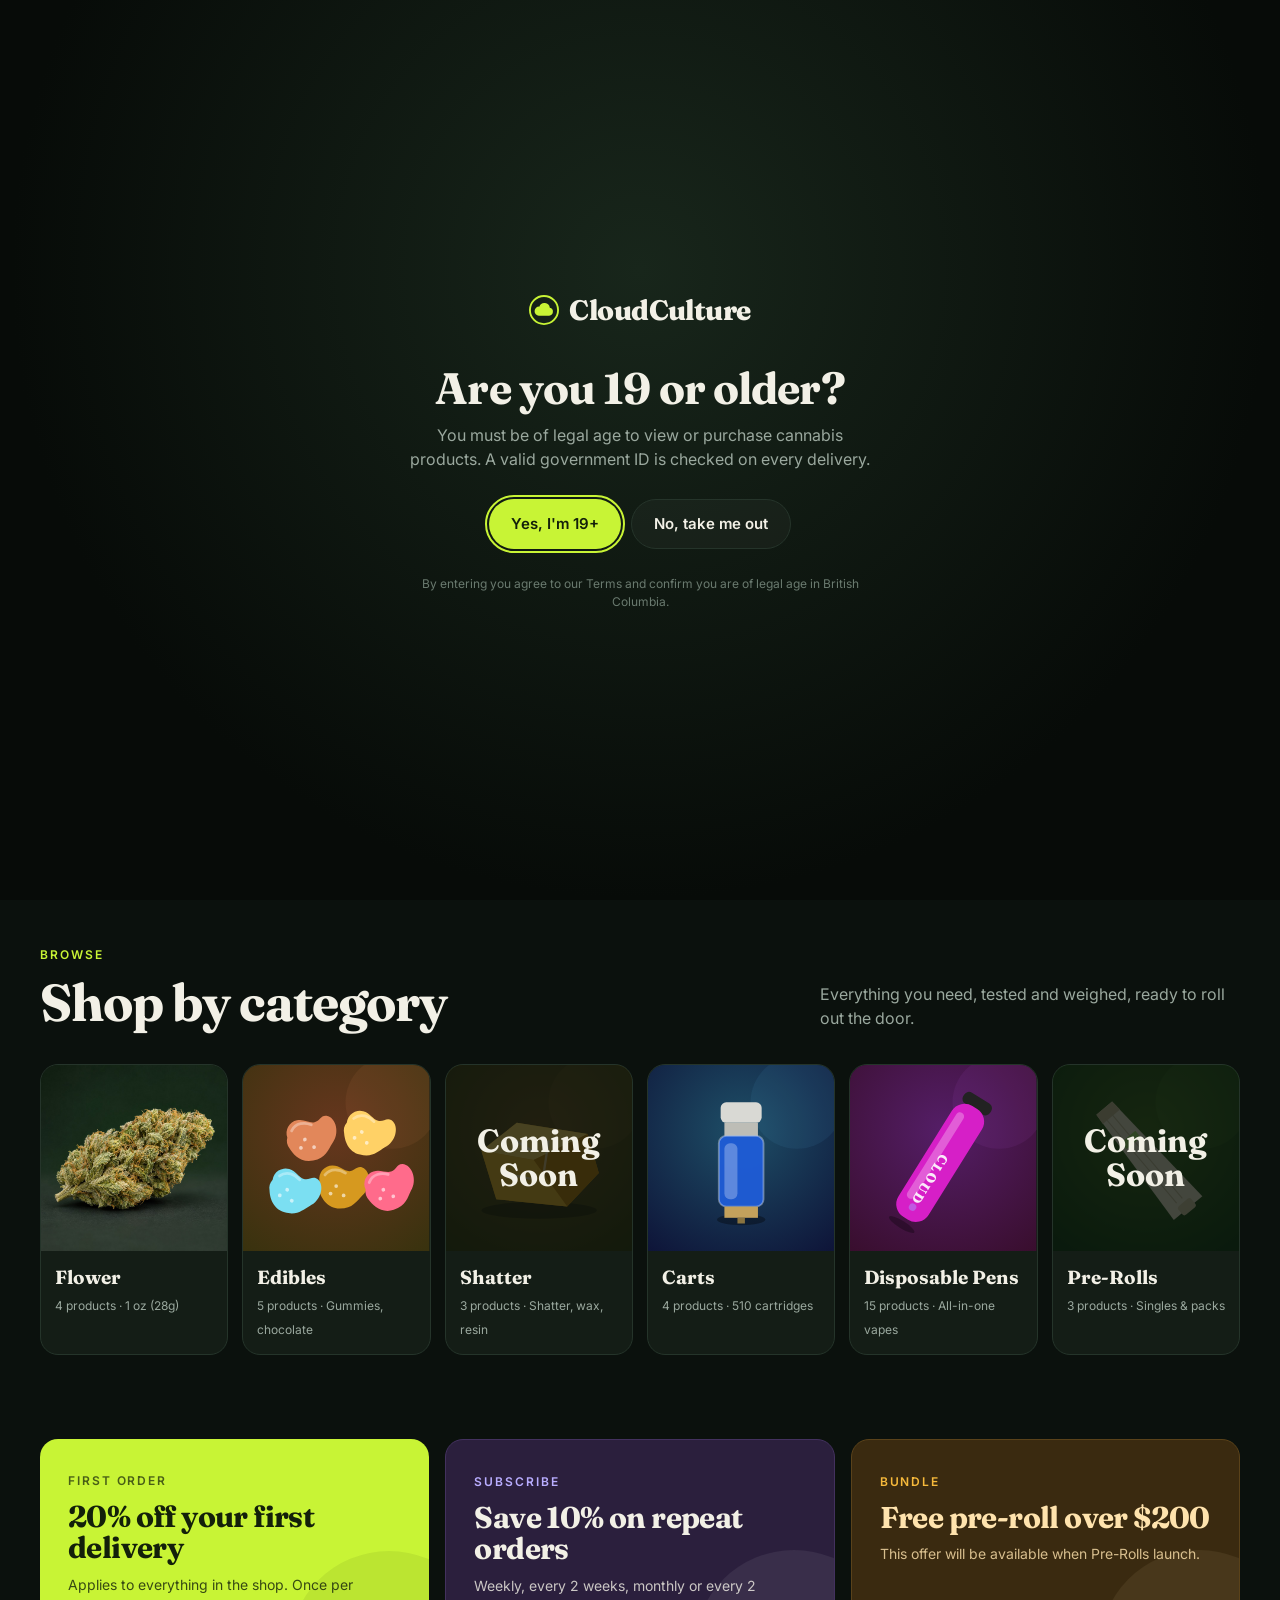
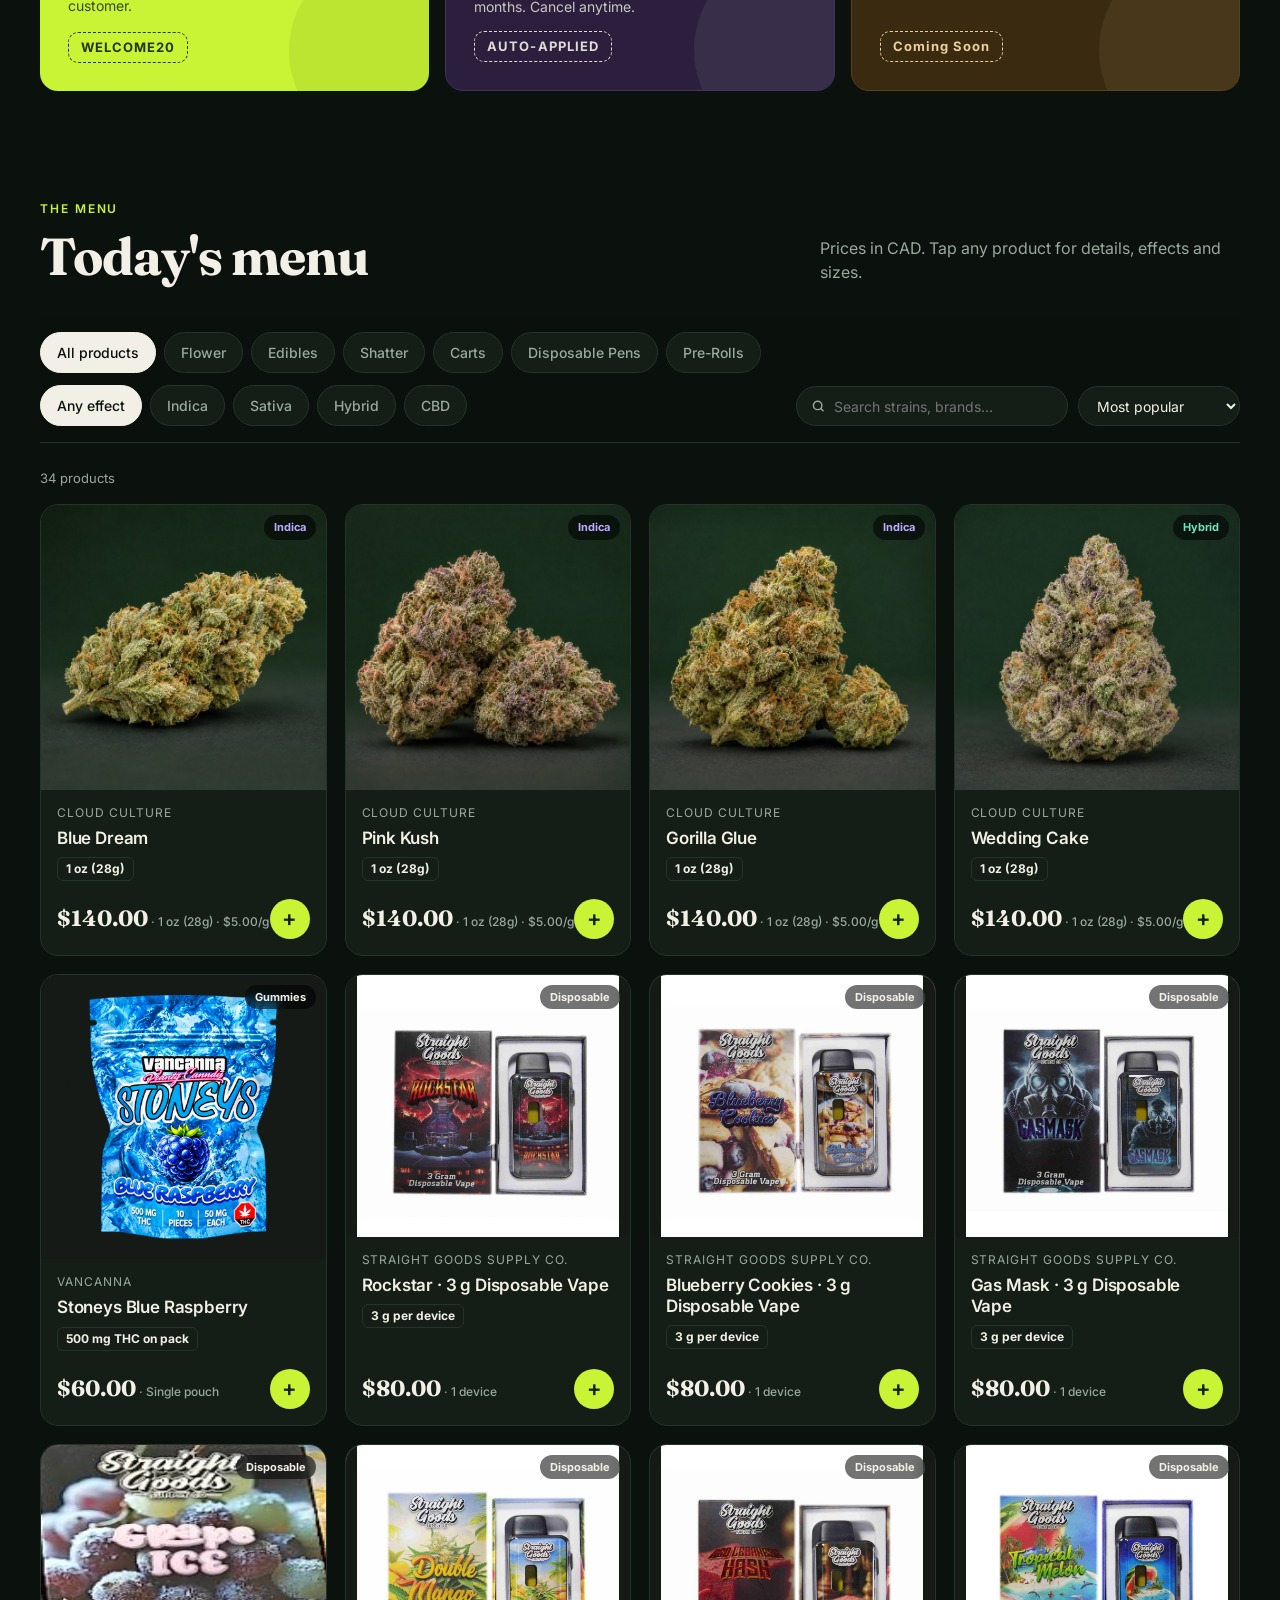
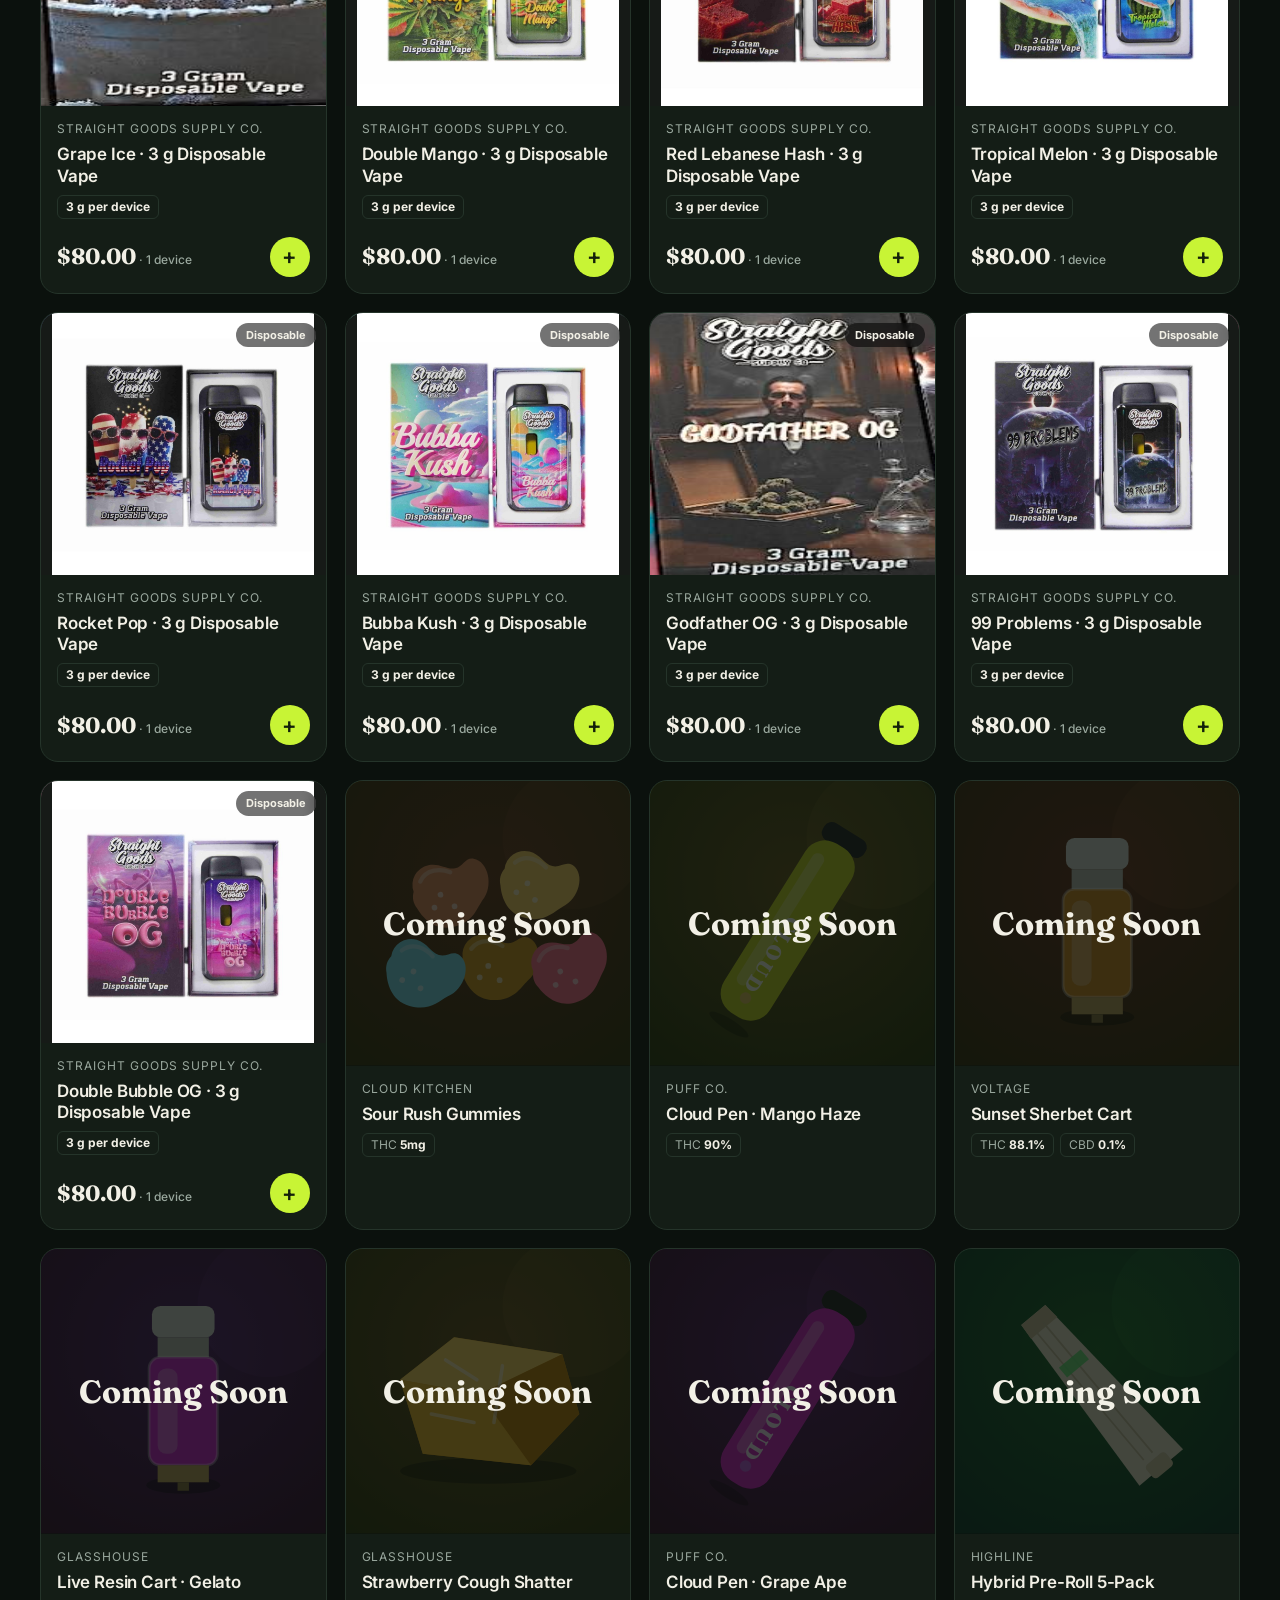
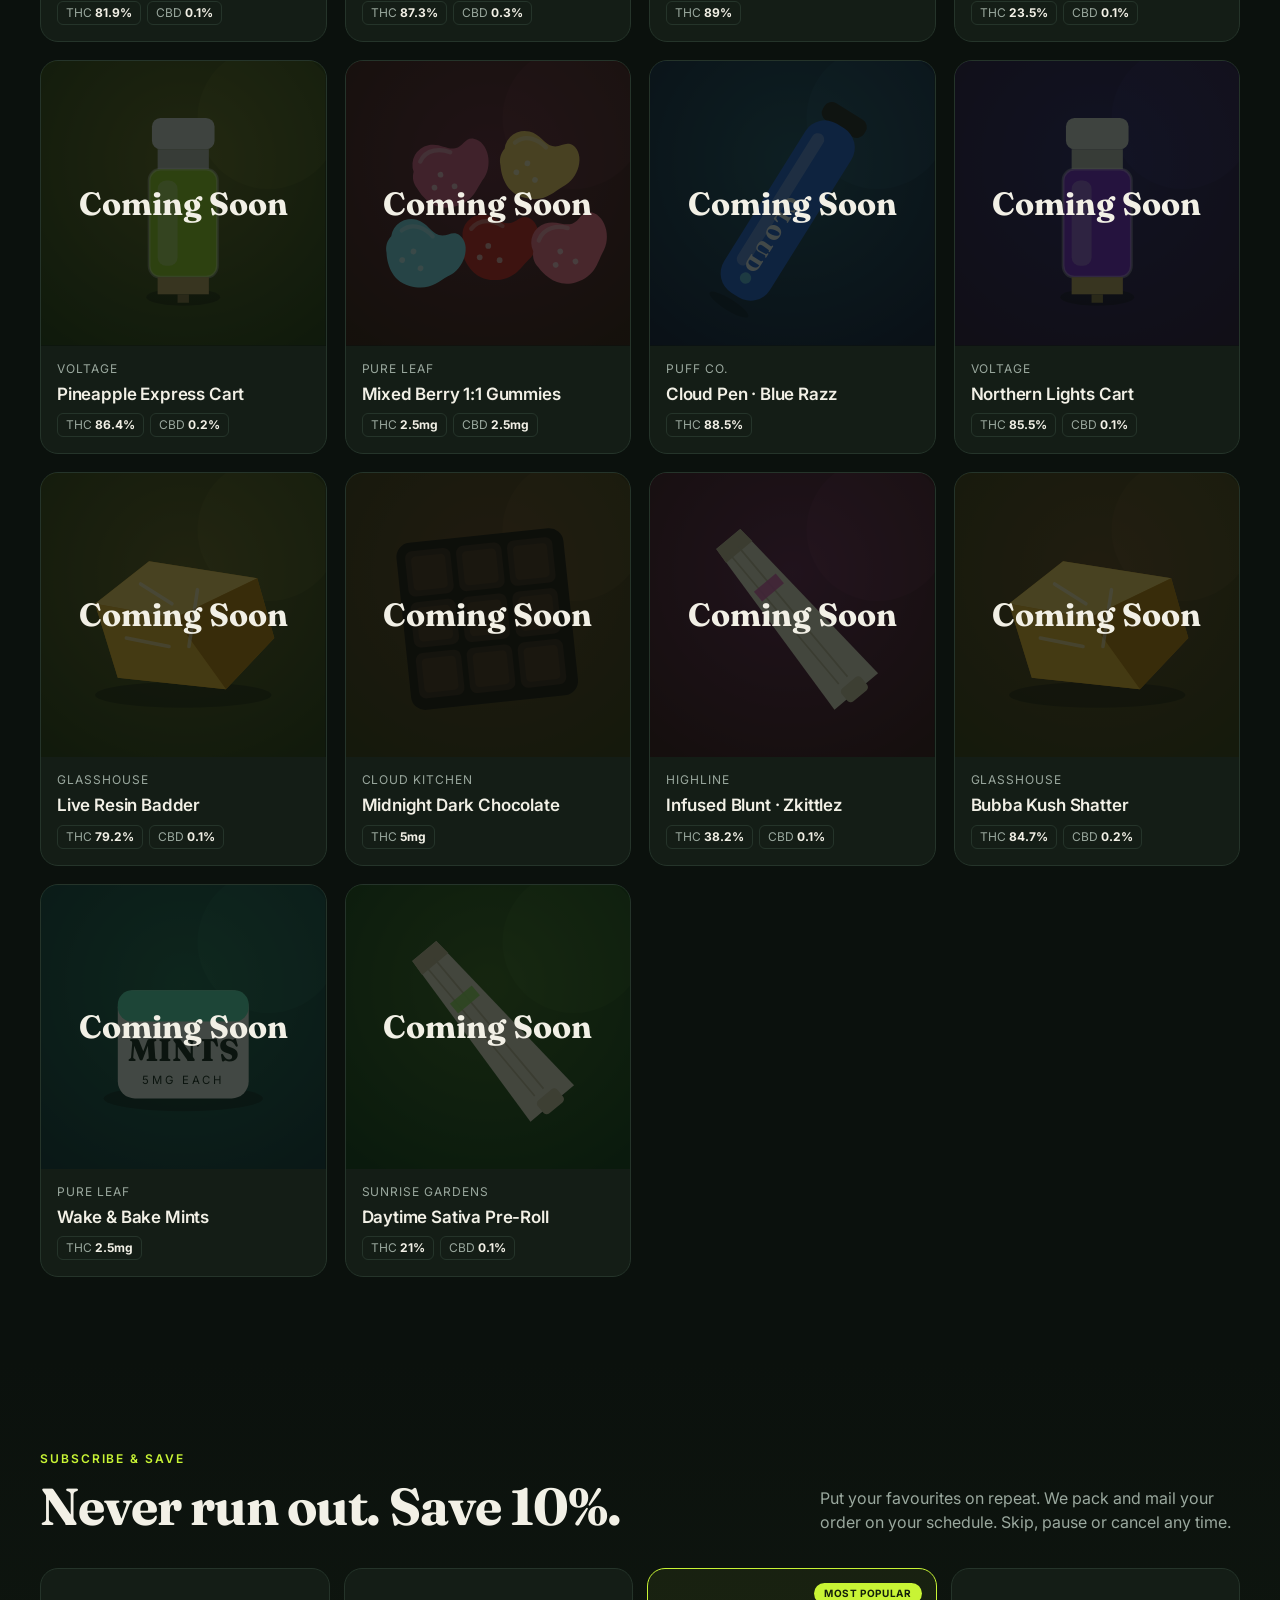
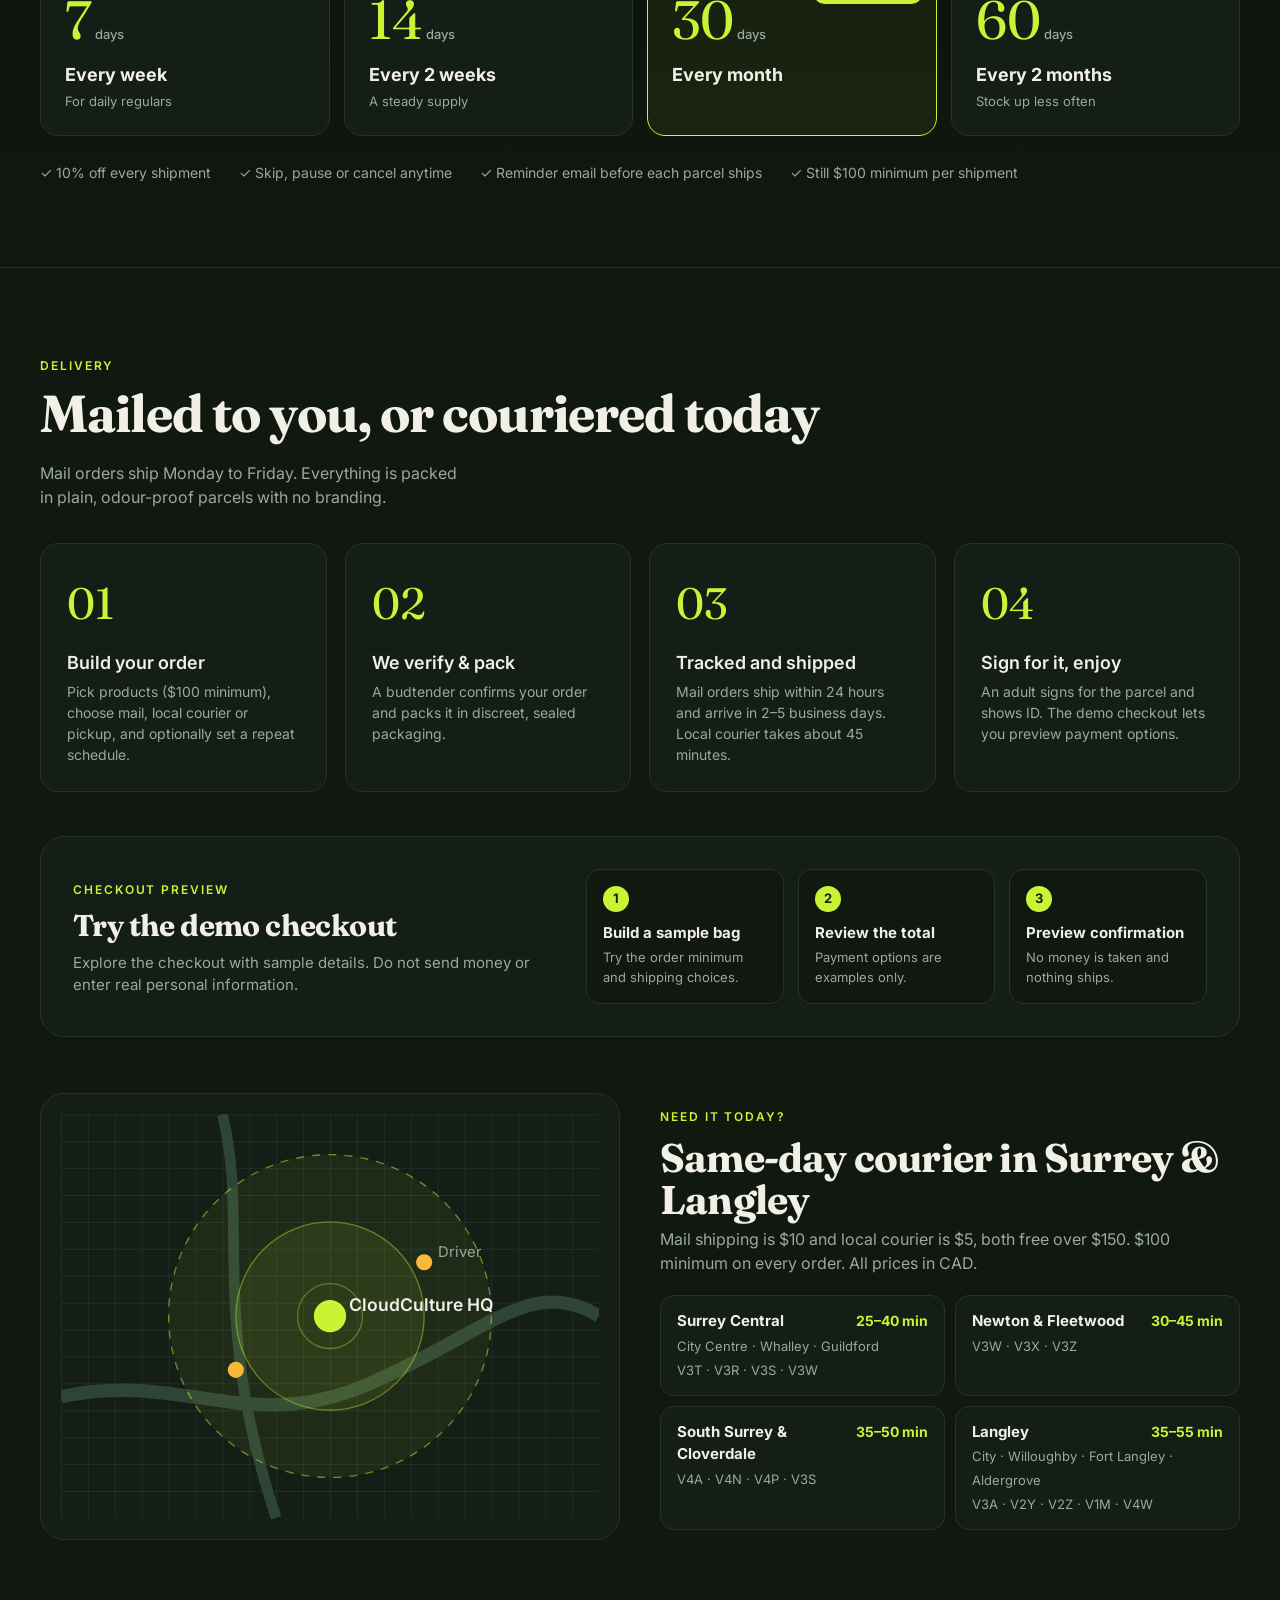
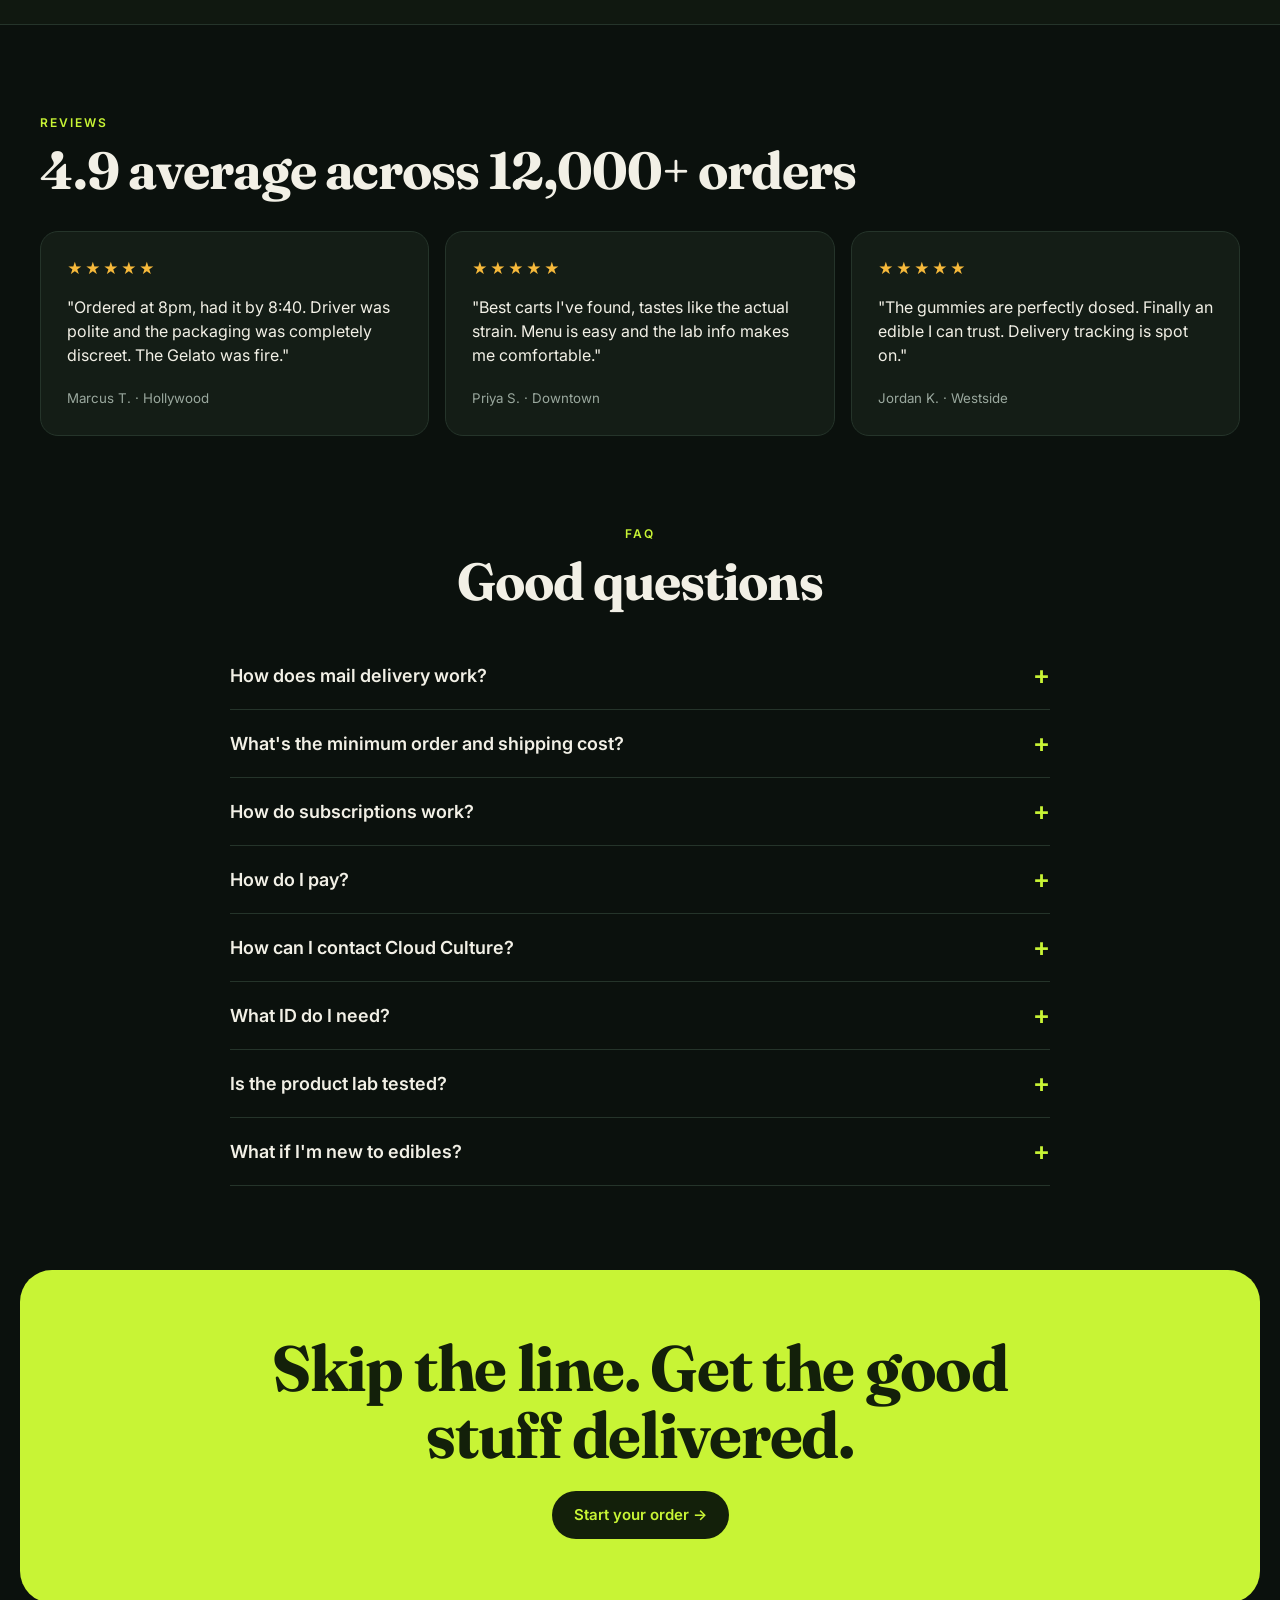
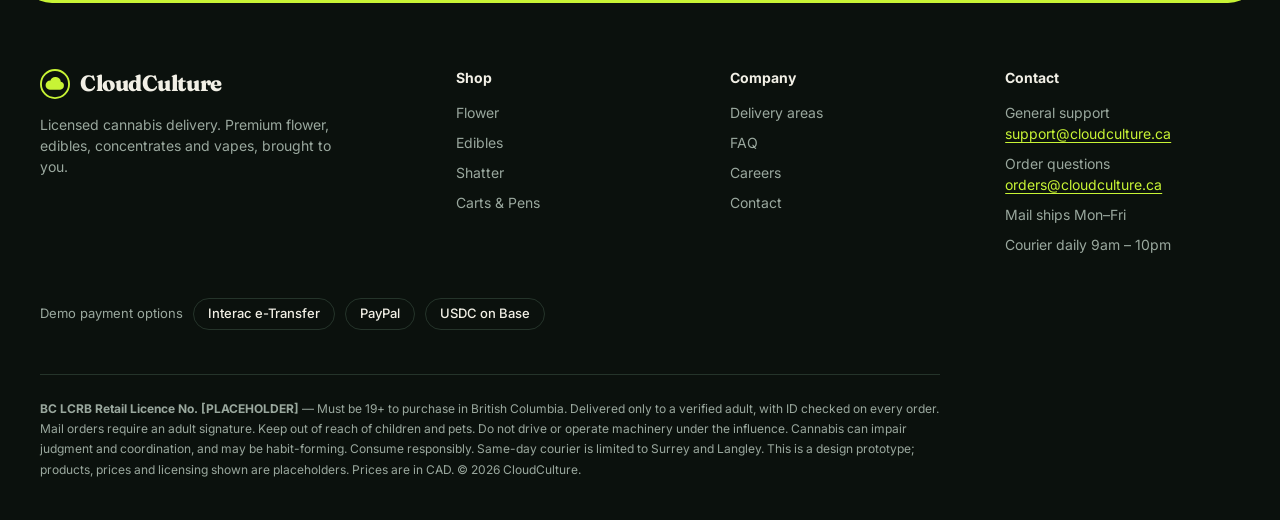
==== commit cbb8a54b: "Add account access to the storefront header" ====
--- a/index.html
+++ b/index.html
@@ -41,12 +41,14 @@
 /* top bar */
 .topbar{background:var(--accent);color:var(--accent-ink);font-size:13px;font-weight:600;text-align:center;padding:8px 12px}
 header.nav{position:sticky;top:0;z-index:40;background:rgba(11,17,13,.82);backdrop-filter:blur(14px);border-bottom:1px solid var(--line)}
-.nav .wrap{display:flex;align-items:center;gap:24px;height:68px}
+.nav .wrap{display:flex;align-items:center;gap:16px;height:68px}
 .logo{display:flex;align-items:center;gap:10px;font-family:var(--serif);font-weight:800;font-size:22px;letter-spacing:-.02em}
 .logo svg{width:30px;height:30px}
-.nav nav{display:flex;gap:22px;margin-left:12px;font-size:14px;color:var(--mut);font-weight:500}
+.nav nav{display:flex;gap:16px;margin-left:8px;font-size:14px;color:var(--mut);font-weight:500}
 .nav nav a:hover{color:var(--text)}
 .nav .sp{flex:1}
+.account-link{display:inline-flex;align-items:center;min-height:44px;white-space:nowrap;font-size:14px;font-weight:600}
+.account-link:hover,.account-link:focus-visible{color:var(--accent)}
 .cartbtn{position:relative;display:flex;align-items:center;gap:8px;padding:10px 16px;border-radius:999px;border:1px solid var(--line);font-weight:600;font-size:14px;background:var(--panel)}
 .cartbtn:hover{border-color:var(--accent)}
 .cartbtn .n{background:var(--accent);color:var(--accent-ink);min-width:22px;height:22px;border-radius:99px;display:grid;place-items:center;font-size:12px;padding:0 6px}
@@ -361,6 +363,8 @@
 .etbox small{color:var(--mut);font-size:12px;line-height:1.5}
 .mbar{display:none;position:fixed;left:12px;right:12px;bottom:12px;z-index:60;background:var(--accent);color:var(--accent-ink);border-radius:99px;padding:15px 22px;font-weight:700;font-size:15px;justify-content:space-between;box-shadow:0 14px 40px -10px rgba(0,0,0,.8)}
 body.lock .mbar{display:none!important}
+@media(max-width:1180px){.nav .zipchip{display:none}}
+@media(max-width:1000px){.nav nav{display:none}}
 @media(max-width:1060px){
   .grid4{grid-template-columns:repeat(3,1fr)}
   .cats{grid-template-columns:repeat(3,1fr)}
@@ -377,6 +381,7 @@
   .freqs{grid-template-columns:repeat(2,1fr)}
   .methods{grid-template-columns:1fr}
   .nav nav,.zipchip{display:none}
+  .nav .wrap{gap:12px}
   .hero{padding-top:40px}
   .hero .grid,.zones,.qv,.co,.fgrid{grid-template-columns:1fr}
   .stack{height:400px;max-width:420px;margin:0 auto;width:100%}
@@ -389,6 +394,11 @@
   .filters{top:68px}
 }
 @media(max-width:520px){
+  .nav .wrap{gap:8px}
+  .nav .logo{gap:6px;font-size:18px}
+  .nav .logo svg{width:24px;height:24px}
+  .nav .cartbtn{padding:9px 10px}
+  .account-link .signup-label{display:none}
   .freqs{grid-template-columns:1fr}
   .cats{grid-template-columns:repeat(2,1fr)}
   .steps{grid-template-columns:1fr}
@@ -461,6 +471,7 @@
     </nav>
     <div class="sp"></div>
     <div class="zipchip"><span class="dot"></span><span id="zipchip">Mail across Canada · <b>enter postal code</b></span></div>
+    <a class="account-link" href="/staff-preview/account.html" aria-label="Log in or sign up">Log in<span class="signup-label">&nbsp;/ Sign up</span></a>
     <button class="cartbtn" id="openCart" aria-label="Open cart">
       <svg width="18" height="18" viewBox="0 0 24 24" fill="none" stroke="currentColor" stroke-width="2" stroke-linecap="round"><path d="M6 7h12l-1 12H7L6 7z"/><path d="M9 7a3 3 0 016 0"/></svg>
       Cart <span class="n" id="cartN">0</span>
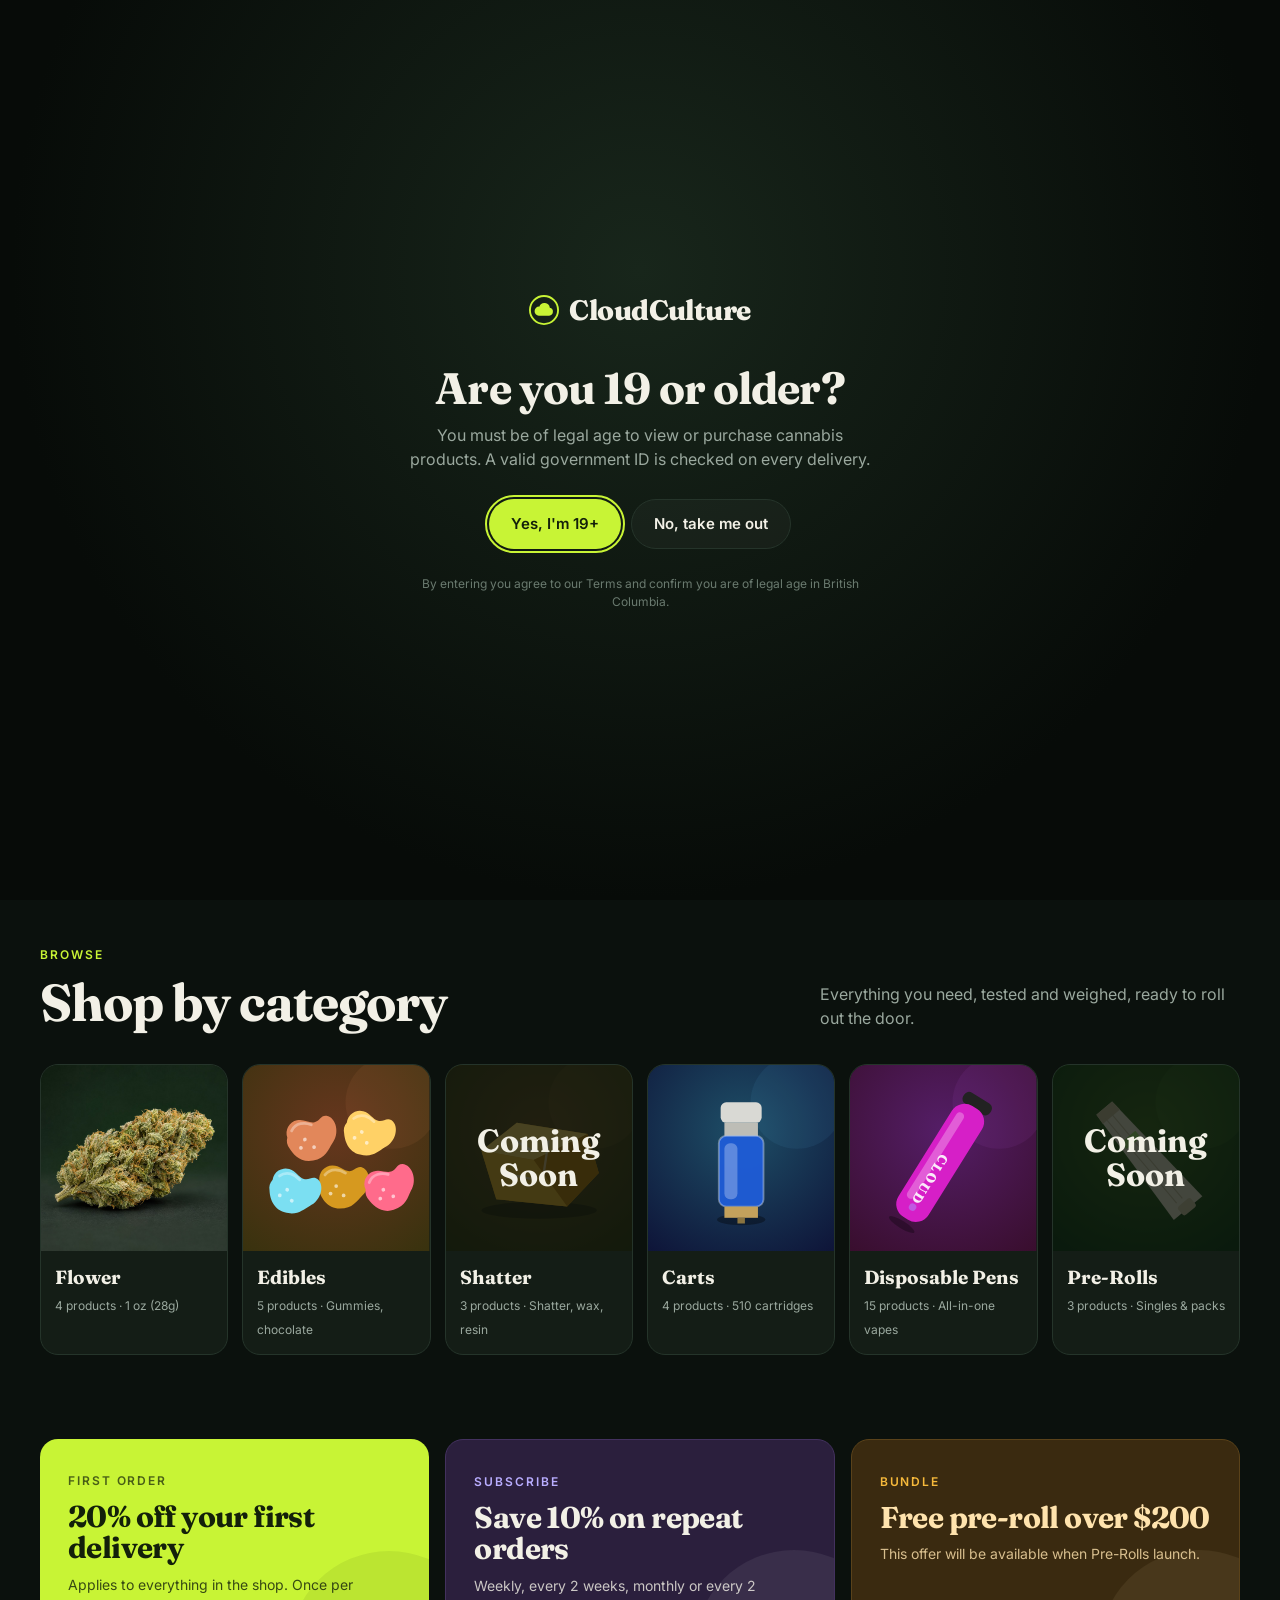
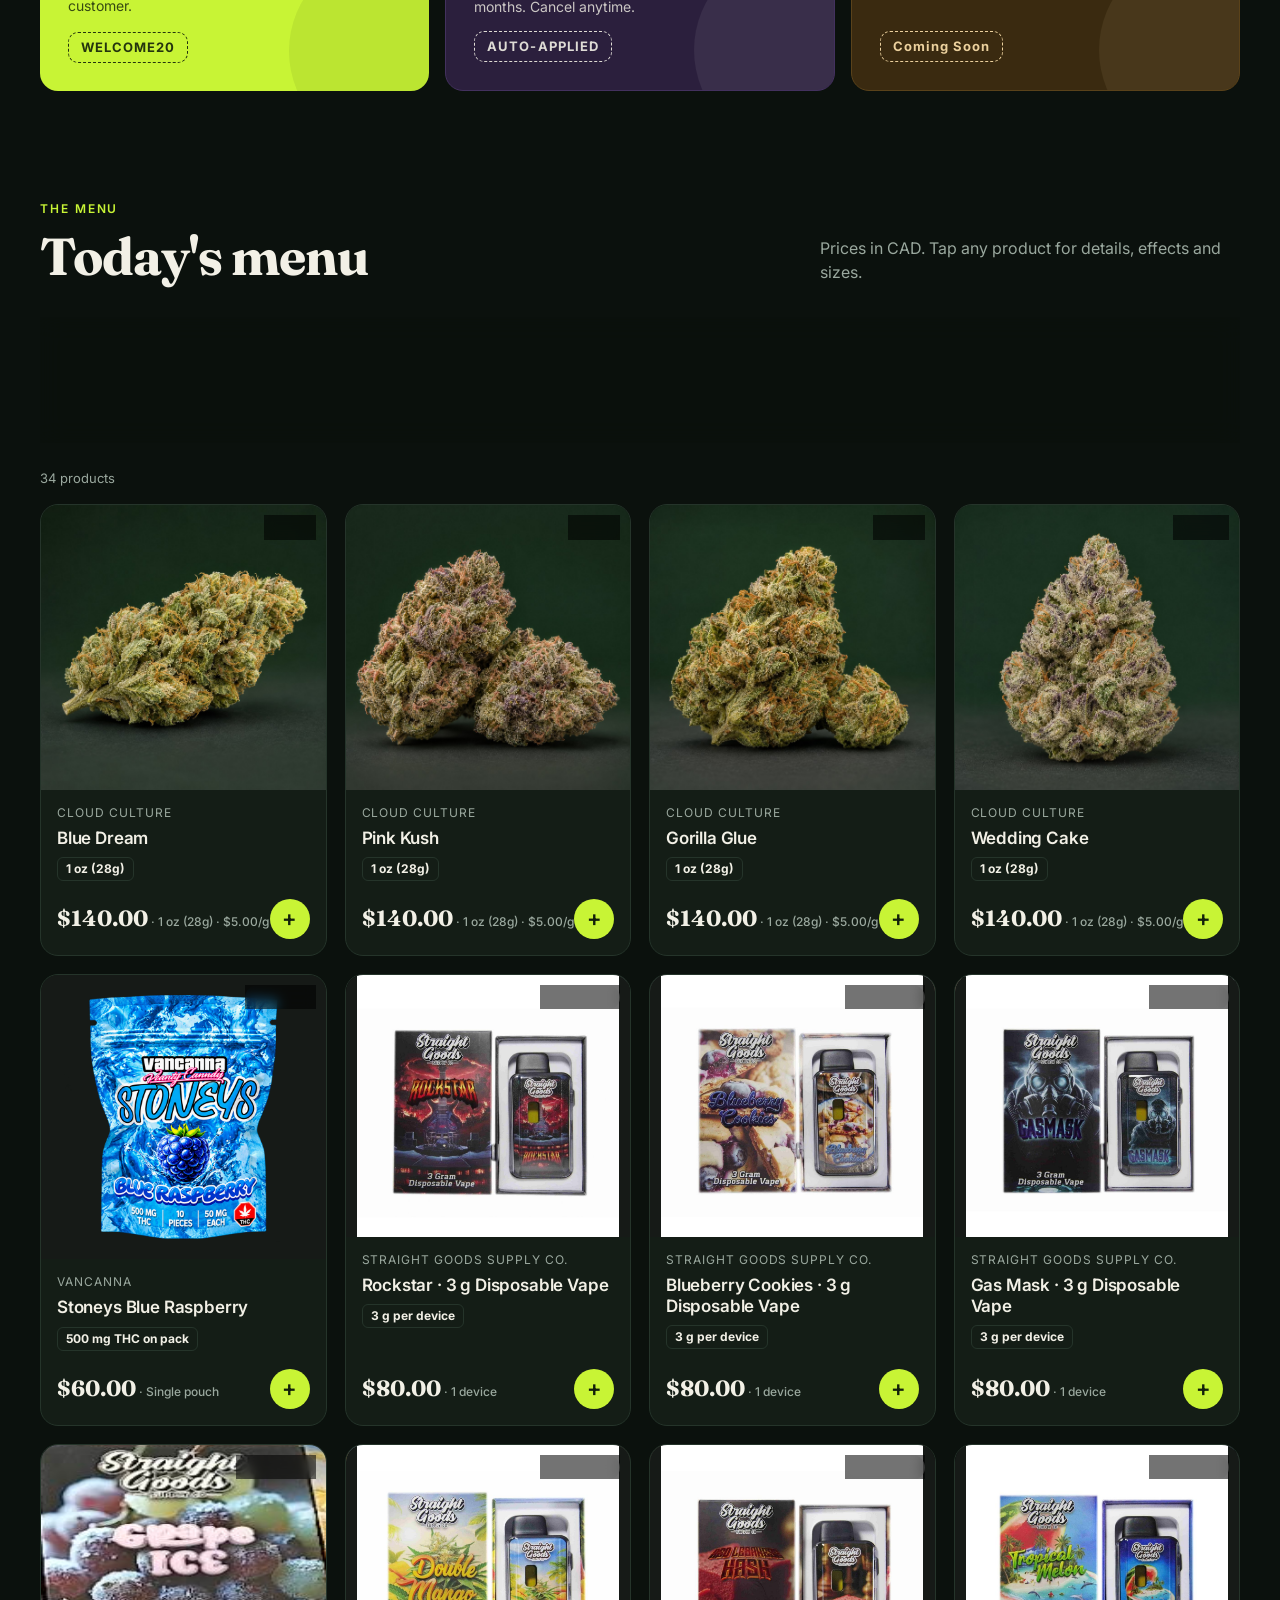
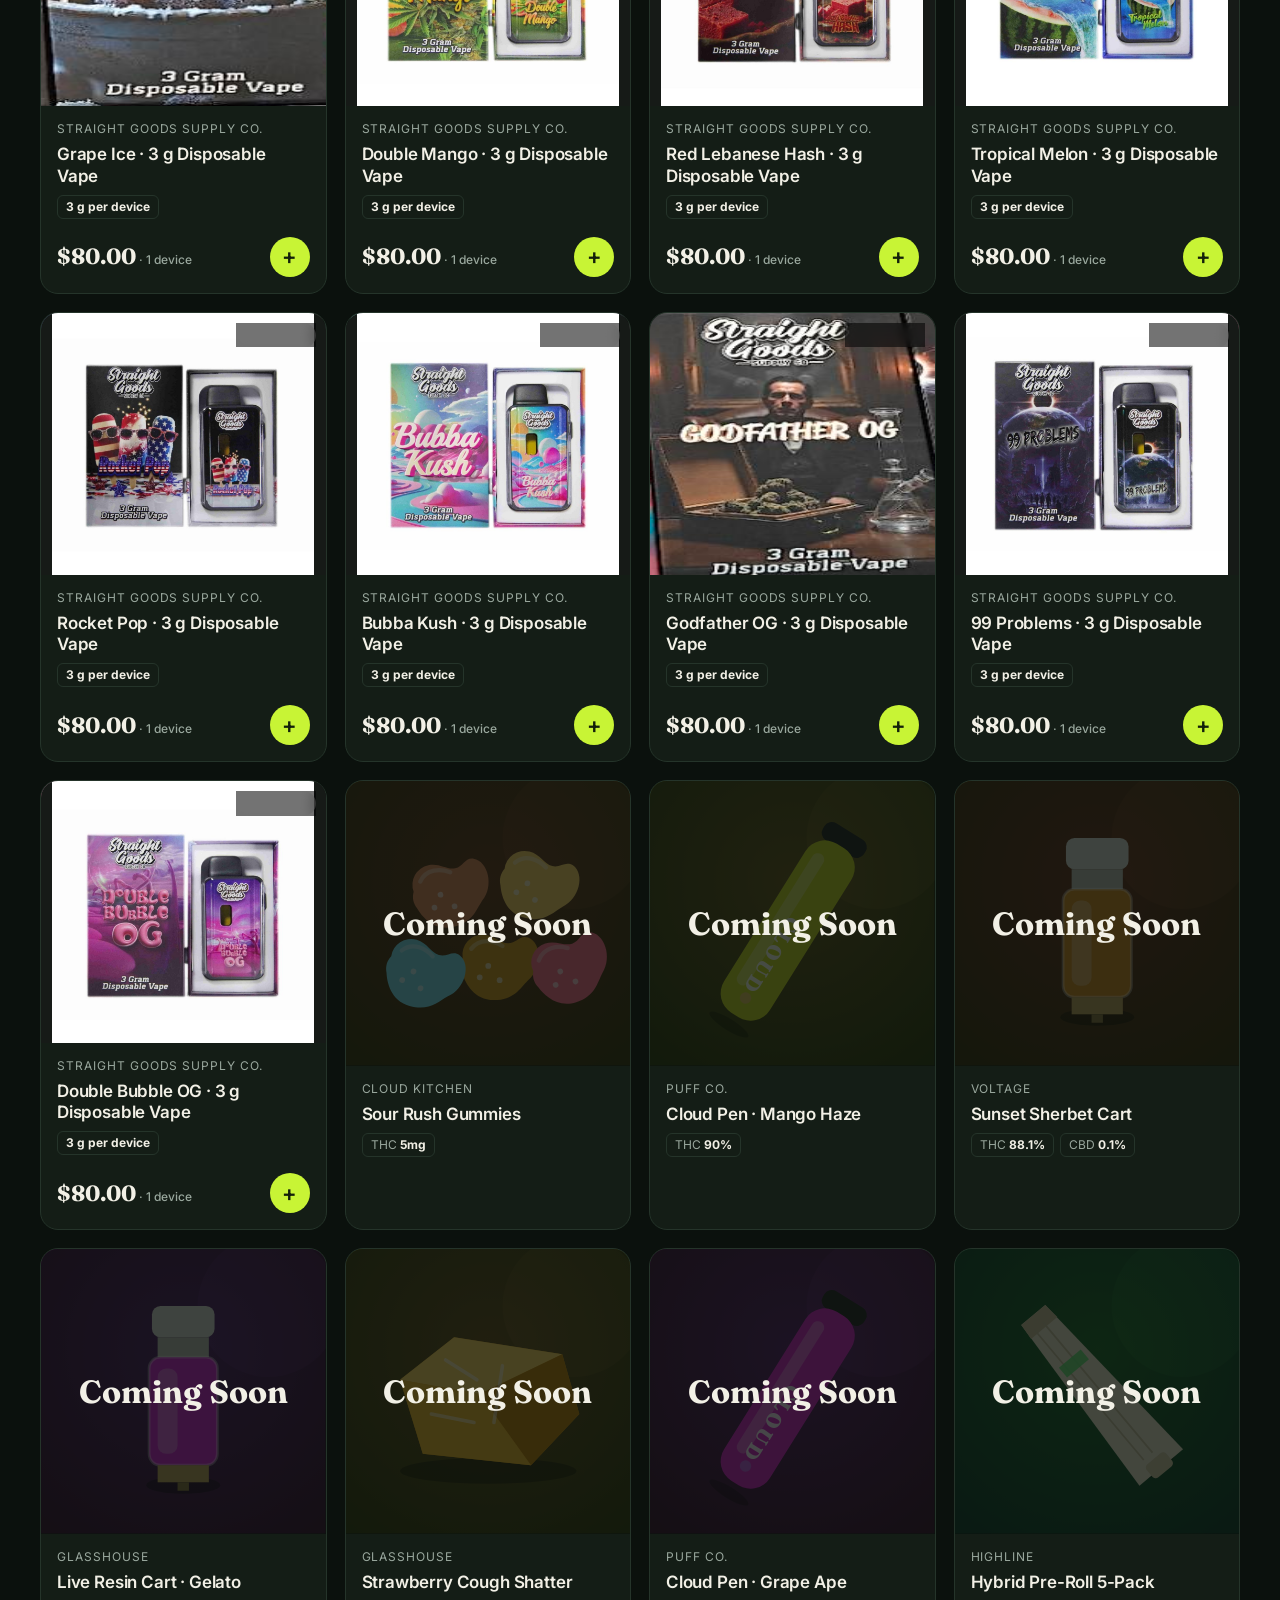
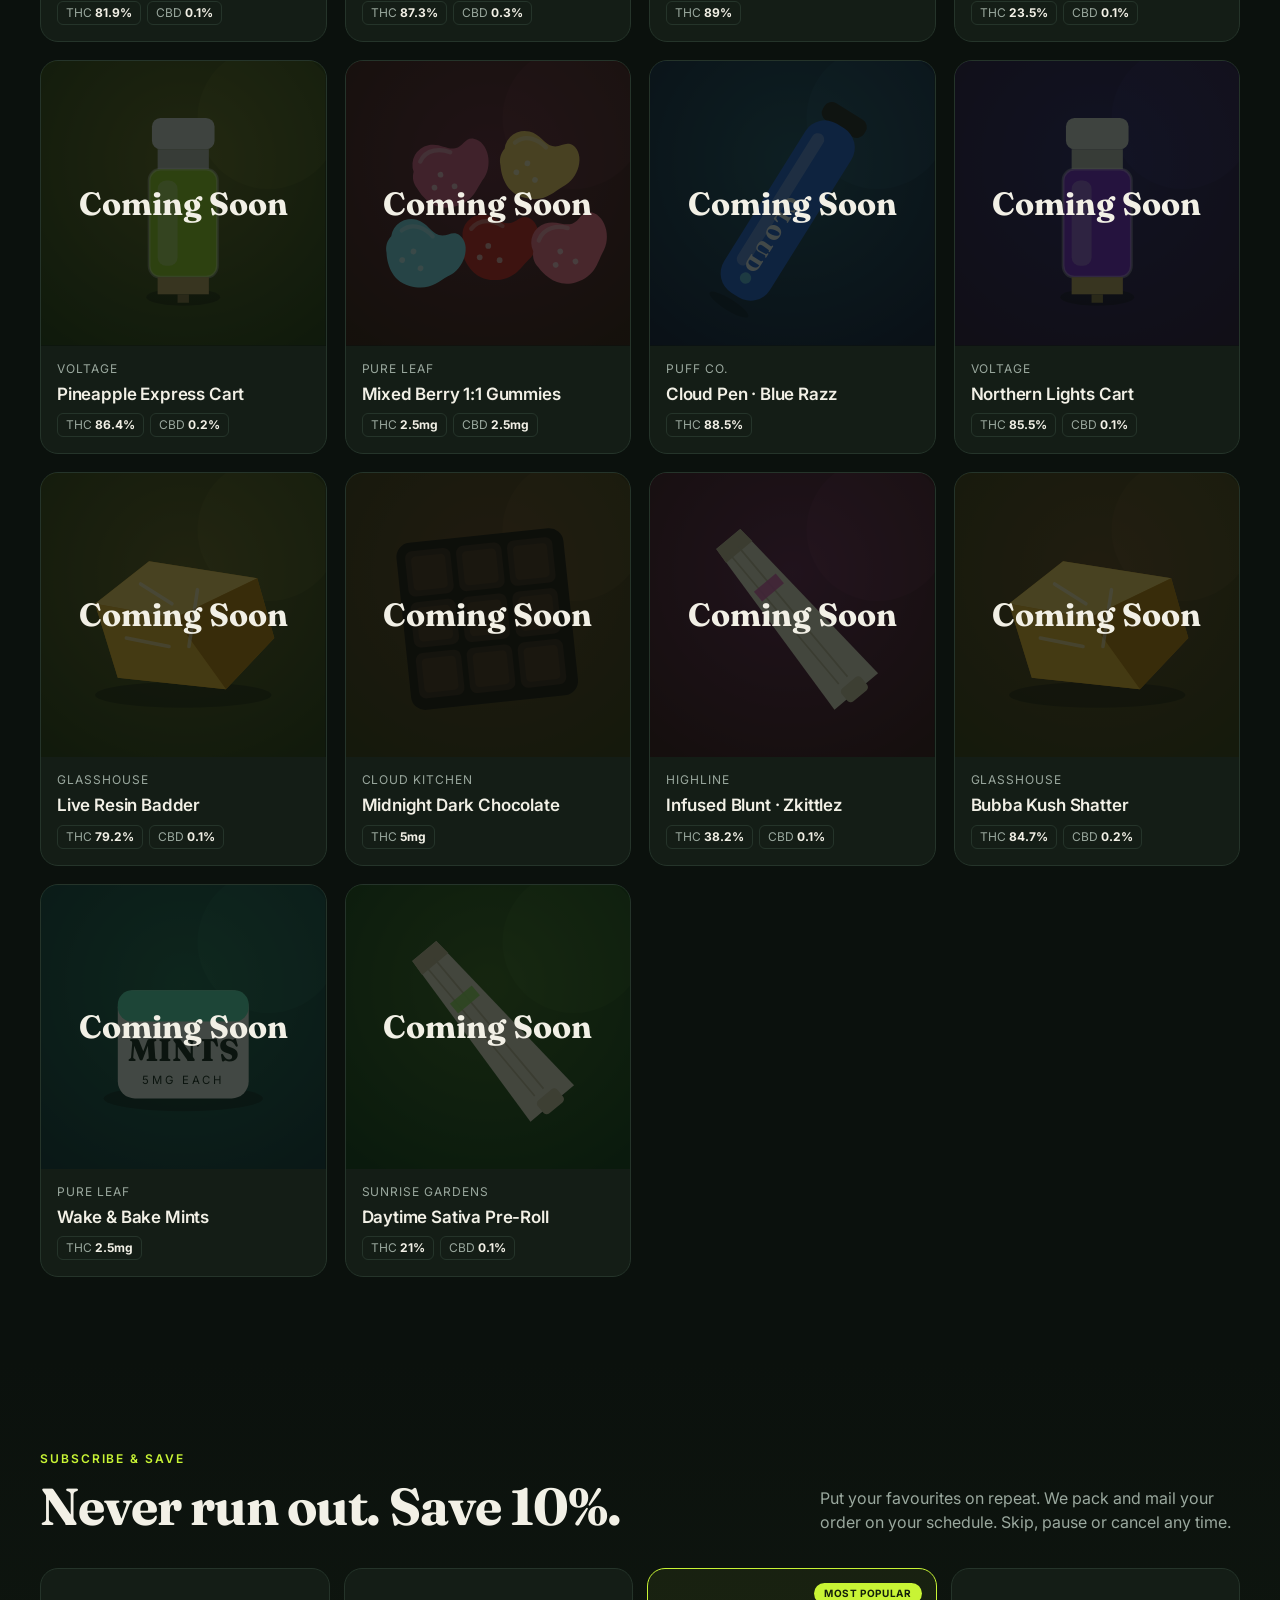
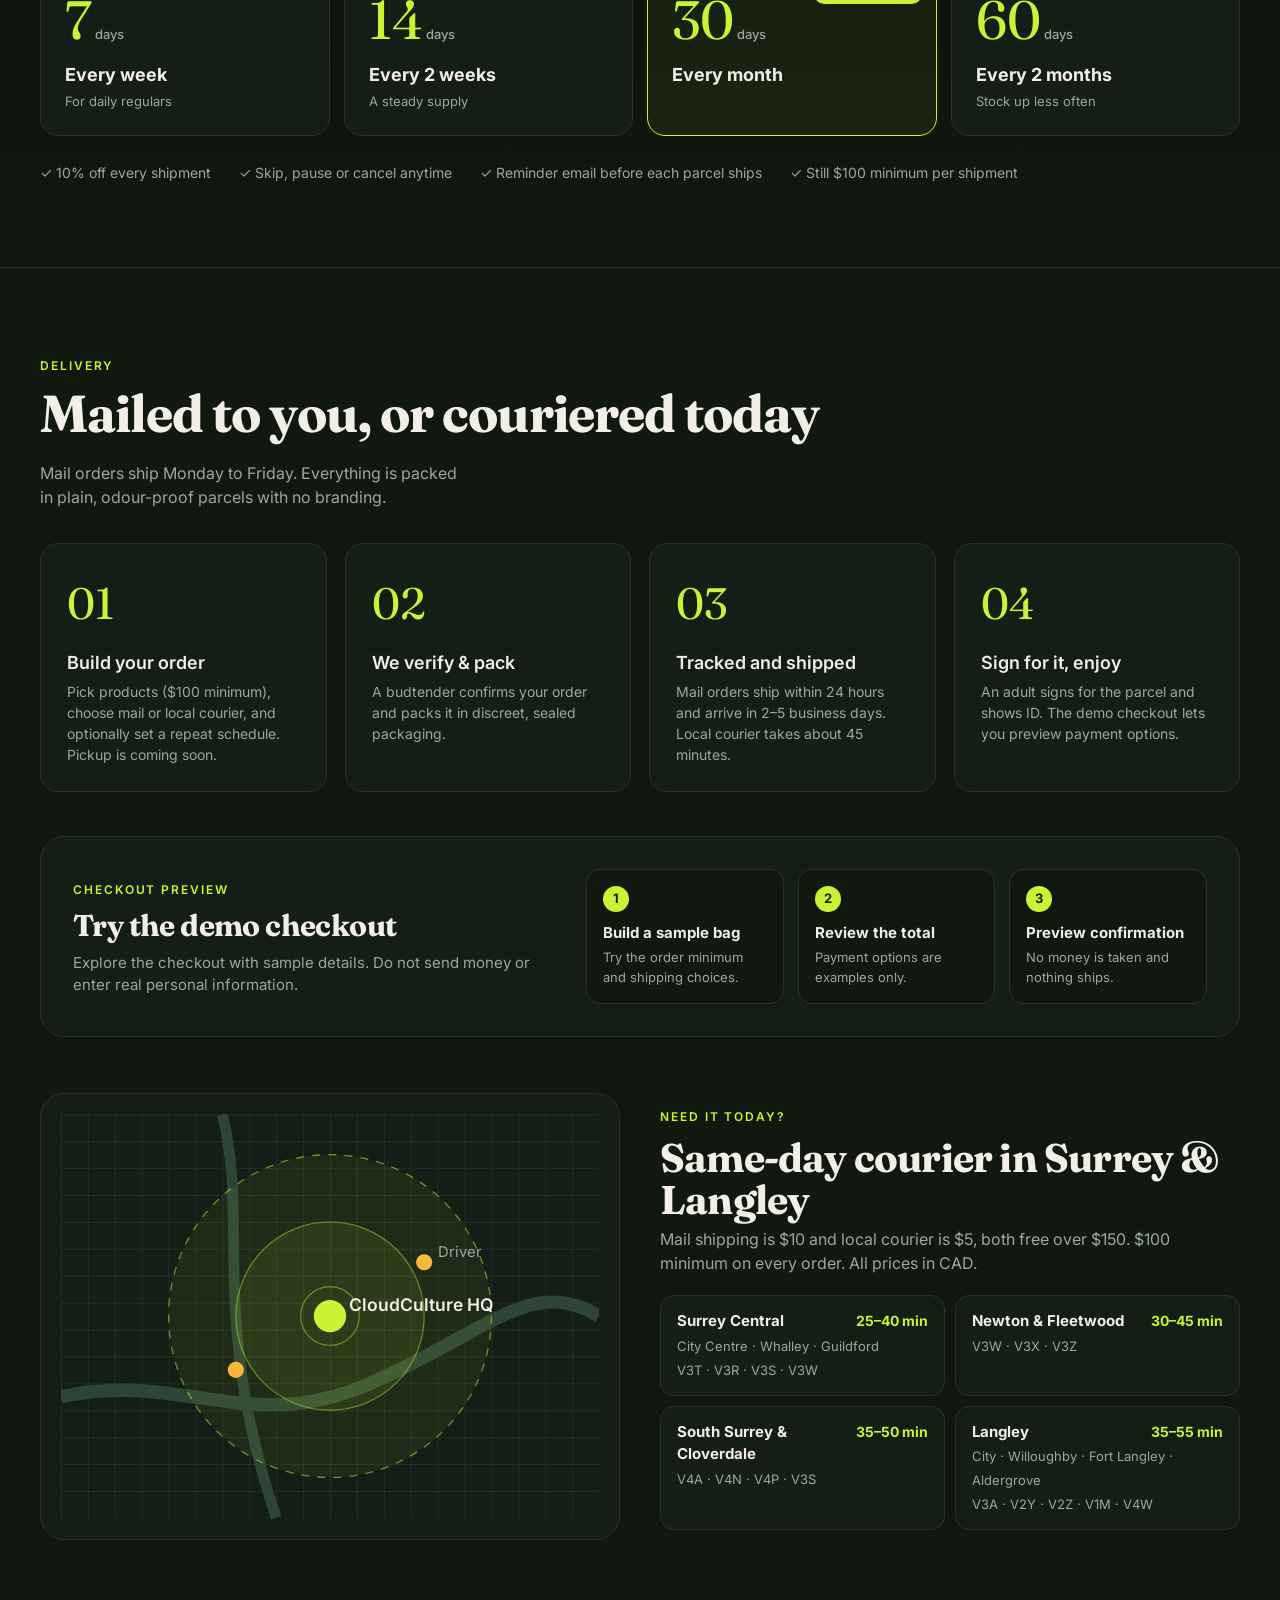
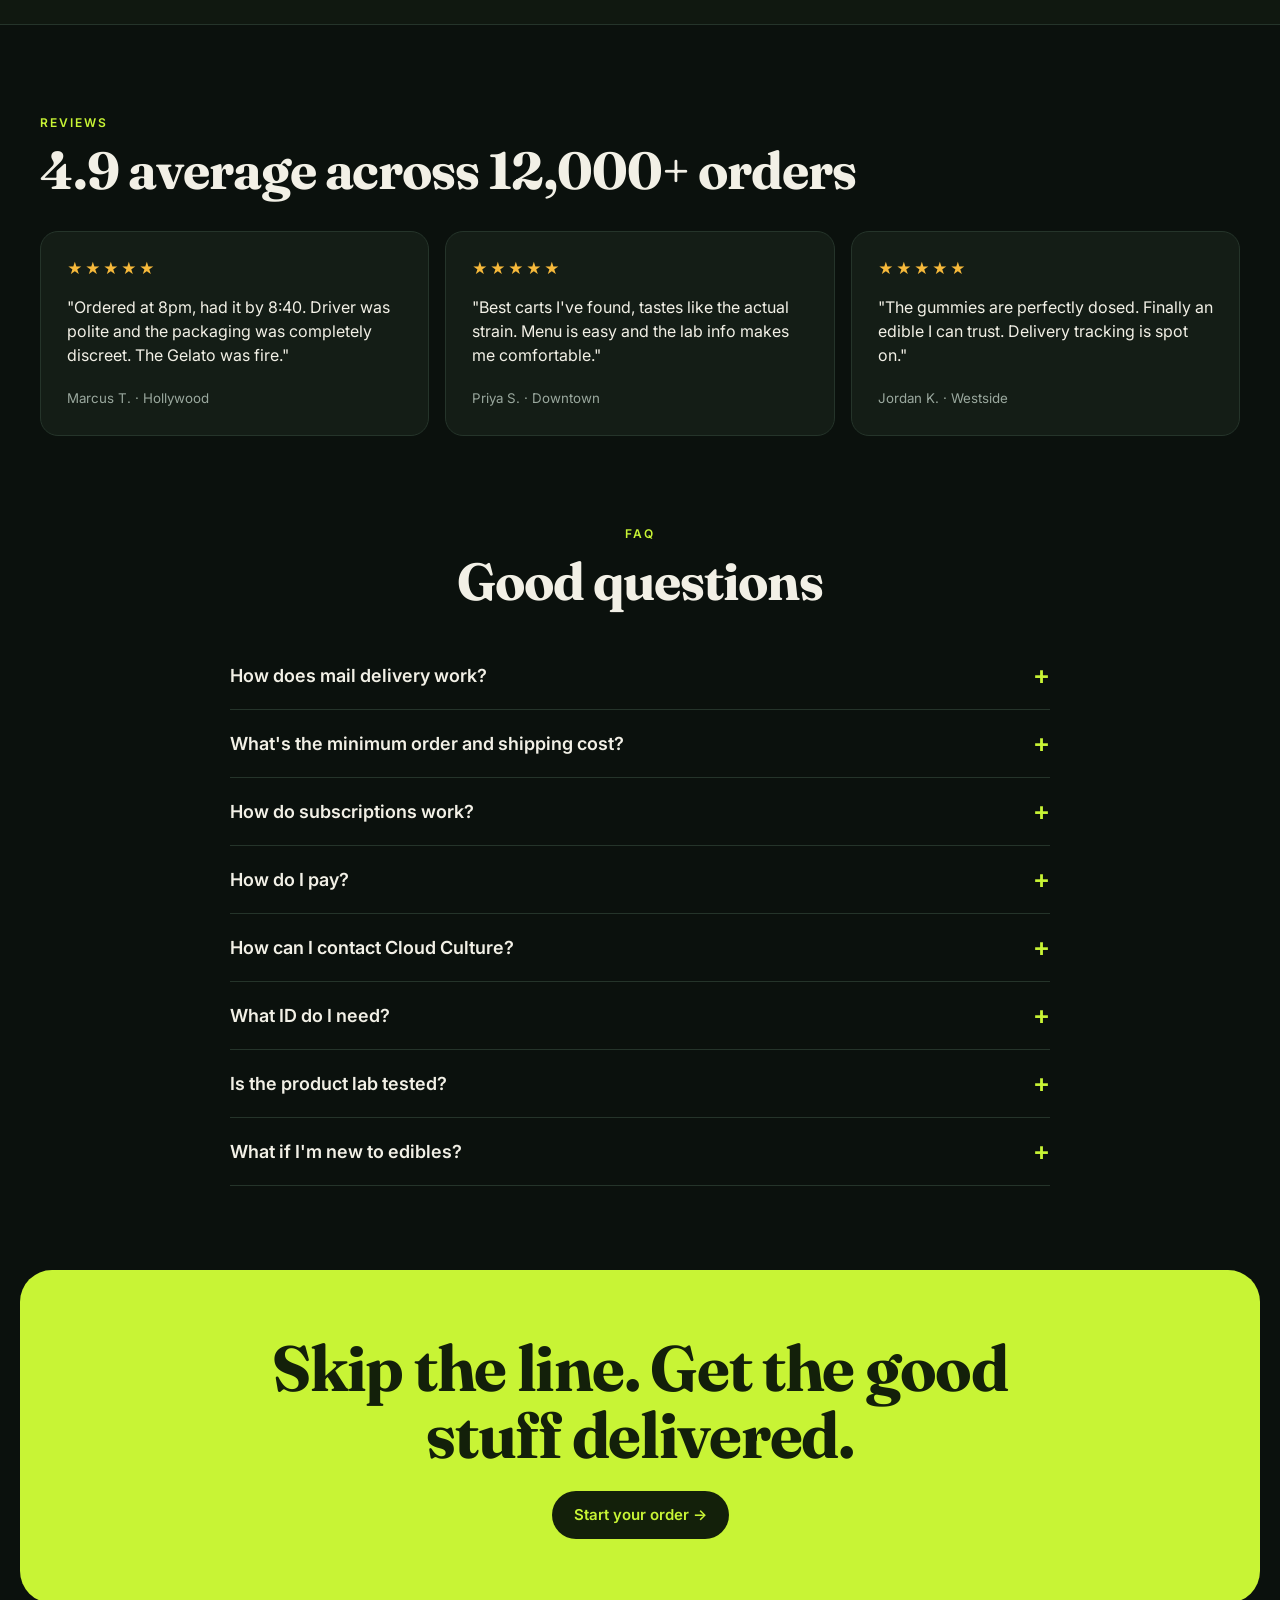
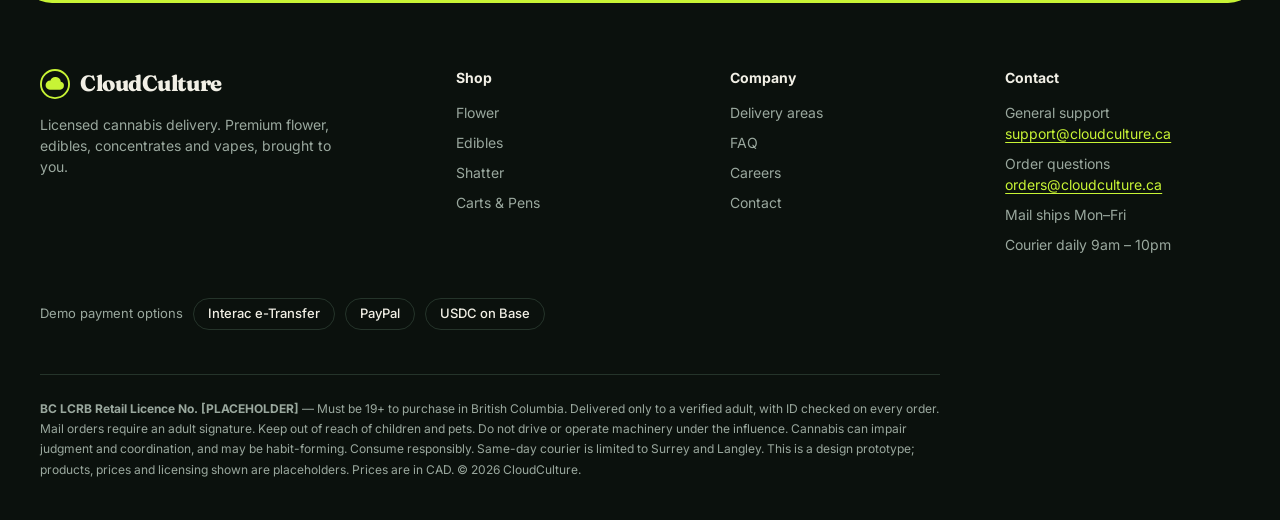
==== commit 433b5f0e: "Mark pickup as coming soon in checkout" ====
--- a/index.html
+++ b/index.html
@@ -323,6 +323,7 @@
 .fopts{display:flex;flex-direction:column;gap:8px;margin-bottom:14px}
 .fopt{display:grid;grid-template-columns:30px 1fr auto;gap:10px;align-items:center;text-align:left;padding:12px 14px;border:1px solid var(--line);border-radius:14px;background:var(--panel);transition:.15s}
 .fopt:hover{border-color:#3a5042}
+.fopt:disabled{cursor:default;color:var(--mut);border-color:var(--line)}
 .fopt.on{border-color:var(--accent);background:rgba(200,244,53,.08)}
 .fopt .ic{font-size:20px}
 .fopt .ft b{font-size:14px;display:block}
@@ -858,7 +859,7 @@
   <div class="wrap">
     <div class="sechead"><div><span class="eyebrow">Delivery</span><h2>Mailed to you, or couriered today</h2></div><p>Mail orders ship Monday to Friday. Everything is packed in plain, odour-proof parcels with no branding.</p></div>
     <div class="steps">
-      <div class="step"><h3>Build your order</h3><p>Pick products ($100 minimum), choose mail, local courier or pickup, and optionally set a repeat schedule.</p></div>
+      <div class="step"><h3>Build your order</h3><p>Pick products ($100 minimum), choose mail or local courier, and optionally set a repeat schedule. Pickup is coming soon.</p></div>
       <div class="step"><h3>We verify &amp; pack</h3><p>A budtender confirms your order and packs it in discreet, sealed packaging.</p></div>
       <div class="step"><h3>Tracked and shipped</h3><p>Mail orders ship within 24 hours and arrive in 2–5 business days. Local courier takes about 45 minutes.</p></div>
       <div class="step"><h3>Sign for it, enjoy</h3><p>An adult signs for the parcel and shows ID. The demo checkout lets you preview payment options.</p></div>
@@ -913,7 +914,7 @@
     <div class="sechead" style="justify-content:center;text-align:center"><div><span class="eyebrow">FAQ</span><h2>Good questions</h2></div></div>
     <div class="faq">
       <details><summary>How does mail delivery work?</summary><p>Orders ship Monday to Friday within 24 hours in a plain, odour-proof parcel with no branding. You get a tracking number, and delivery takes 2–5 business days in most of Canada. An adult must sign and show ID on delivery.</p></details>
-      <details><summary>What's the minimum order and shipping cost?</summary><p>The minimum is $100 per order. Mail shipping is $10 and local courier is $5, both free on orders over $150. Pickup is always free.</p></details>
+      <details><summary>What's the minimum order and shipping cost?</summary><p>The minimum is $100 per order. Mail shipping is $10 and local courier is $5, both free on orders over $150. Pickup is coming soon.</p></details>
       <details><summary>How do subscriptions work?</summary><p>Choose weekly, every 2 weeks, monthly or every 2 months in your bag. You save 10% on every shipment, and we email a reminder before each parcel ships. Skip, pause or cancel anytime. The $100 minimum applies to each shipment.</p></details>
       <details><summary>How do I pay?</summary><p>The checkout is a demo. No payment instructions are sent and no payment is accepted.</p></details>
       <details><summary>How can I contact Cloud Culture?</summary><p>For general questions, email <a class="email-link" href="mailto:support@cloudculture.ca">support@cloudculture.ca</a>. For checkout or order questions, email <a class="email-link" href="mailto:orders@cloudculture.ca">orders@cloudculture.ca</a>.</p></details>
@@ -1196,7 +1197,7 @@
 const mailInfo=pc=>{const n=normPC(pc);if(!n||!PROV[n[0]])return null;return{prov:PROV[n[0]],days:MAILDAYS[n[0]],minAge:'GHJ'.includes(n[0])?21:19}};
 const FREQS=[['once','One-time order',0],['weekly','Every week',7],['biweekly','Every 2 weeks',14],['monthly','Every month',30],['bimonthly','Every 2 months',60]];
 const freqOf=k=>FREQS.find(f=>f[0]===k);
-const FO=[['mail','📦','Mail delivery','Discreet, tracked, adult signature · Canada-wide','Recommended'],['local','🚚','Local courier','Same day in Surrey & Langley · about 45 min',''],['pickup','🏪','Pickup','Ready in about 15 minutes · Surrey','']];
+const FO=[['mail','📦','Mail delivery','Discreet, tracked, adult signature · Canada-wide','Recommended'],['local','🚚','Local courier','Same day in Surrey & Langley · about 45 min',''],['pickup','🏪','Pickup','','Coming soon']];
 const PAY={
   etransfer:{name:'Interac e-Transfer',subtitle:'After placing an order',note:'In a live flow, e-Transfer instructions would appear after the order is placed.'},
   paypal:{name:'PayPal',subtitle:'Demo only',note:'This previews selecting PayPal. No PayPal connection is active.'},
@@ -1241,10 +1242,13 @@
     return;
   }
   const pct=Math.min(100,t.sub/FREE*100);
-  const shipLine=fulfil==='pickup'?'Pickup is always free · ready in about 15 minutes.':t.sub>=FREE?`🎉 You've unlocked <b style="color:var(--accent)">free ${fulfil==='mail'?'shipping':'delivery'}</b>`:`Add <b style="color:var(--text)">${money(FREE-t.sub)}</b> more for free ${fulfil==='mail'?'shipping':'delivery'}`;
+  const shipLine=t.sub>=FREE?`🎉 You've unlocked <b style="color:var(--accent)">free ${fulfil==='mail'?'shipping':'delivery'}</b>`:`Add <b style="color:var(--text)">${money(FREE-t.sub)}</b> more for free ${fulfil==='mail'?'shipping':'delivery'}`;
   $('#dbody').innerHTML=`
-   <div class="fopts">${FO.map(o=>`<button class="fopt ${fulfil===o[0]?'on':''}" data-f="${o[0]}"><span class="ic">${o[1]}</span><span class="ft"><b>${o[2]}${o[4]?` <em>${o[4]}</em>`:''}</b><small>${o[3]}</small></span><span class="fp">${o[0]==='pickup'?'Free':money(feeOf(o[0]))}</span></button>`).join('')}</div>
-   <div class="ship">${shipLine}<div class="bar"><i style="width:${fulfil==='pickup'?100:pct}%"></i></div></div>
+   <div class="fopts">${FO.map(([id,icon,name,description,badge])=>{
+     const comingSoon=id==='pickup';
+     return `<button class="fopt ${fulfil===id?'on':''}" data-f="${id}" ${comingSoon?'disabled':''}><span class="ic">${icon}</span><span class="ft"><b>${name}${badge?` <em>${badge}</em>`:''}</b>${description?`<small>${description}</small>`:''}</span>${comingSoon?'':`<span class="fp">${money(feeOf(id))}</span>`}</button>`;
+   }).join('')}</div>
+   <div class="ship">${shipLine}<div class="bar"><i style="width:${pct}%"></i></div></div>
    ${cart.map((i,idx)=>{const p=P.find(x=>x.id===i.pid),o=p.opts[i.oi];return`<div class="line"><div class="art">${art(p,'l')}</div><div><b>${p.name}</b><small>${o[0]}</small><div class="qty"><button data-m="${idx}" aria-label="Less">−</button><span>${i.q}</span><button data-p="${idx}" aria-label="More">+</button></div></div><div class="lp">${money(o[1]*i.q)}</div></div>`}).join('')}
    ${fulfil!=='pickup'?`<div class="sub"><div class="subh"><b>🔁 Repeat this order</b><span class="save">Save 10%</span></div><select class="sel" id="freq" aria-label="Order frequency">${FREQS.map(f=>`<option value="${f[0]}" ${freq===f[0]?'selected':''}>${f[1]}</option>`).join('')}</select><small>${freq==='once'?'Set a schedule and we\'ll ship it automatically. Skip, pause or cancel anytime.':'Next shipments: '+[0,1,2].map(n=>fmtD(addDays(new Date(),1+n*freqOf(freq)[2]))).join(' · ')+'. Skip, pause or cancel anytime.'}</small></div>`:''}
    <div class="promo"><input id="pc" placeholder="Promo code" value="${promo||''}" aria-label="Promo code"><button id="pa">Apply</button></div>`;
@@ -1258,7 +1262,7 @@
    <div class="row tot"><span>Total</span><span>${money(t.total)}</span></div>
    ${below?`<div class="min">${money(MIN-t.sub)} more to reach the $${MIN} minimum order</div>`:''}
    <button class="btn btn-primary" style="width:100%" id="chk" ${below?'disabled':''}>${t.recur?'Subscribe &amp; checkout':'Checkout'} · ${money(t.total)}</button>`;
-  $$('.fopt').forEach(b=>b.onclick=()=>{fulfil=b.dataset.f;renderCart()});
+  $$('.fopt:not(:disabled)').forEach(b=>b.onclick=()=>{fulfil=b.dataset.f;renderCart()});
   const fq=$('#freq');if(fq)fq.onchange=()=>{freq=fq.value;renderCart()};
   $$('[data-m]').forEach(b=>b.onclick=()=>{const i=cart[+b.dataset.m];i.q--;if(i.q<1)cart.splice(+b.dataset.m,1);save();renderCart()});
   $$('[data-p]').forEach(b=>b.onclick=()=>{cart[+b.dataset.p].q++;save();renderCart()});
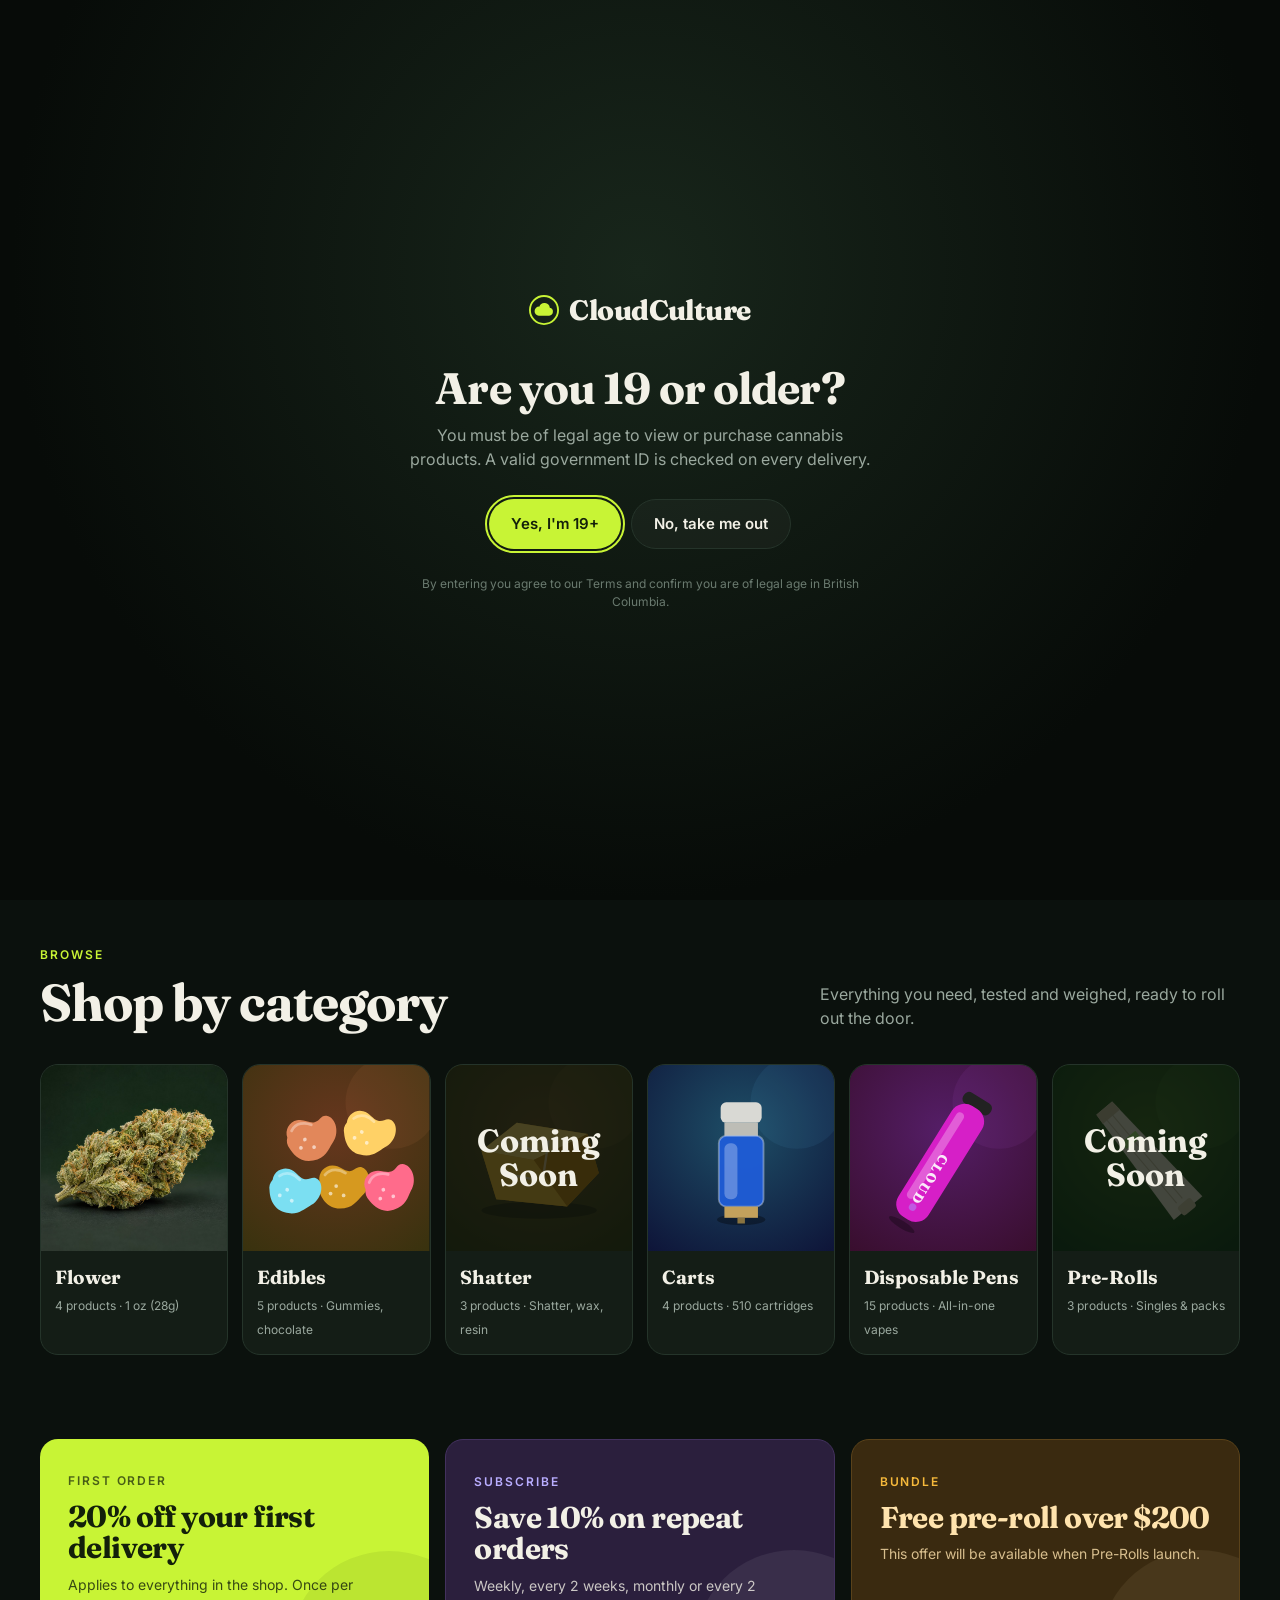
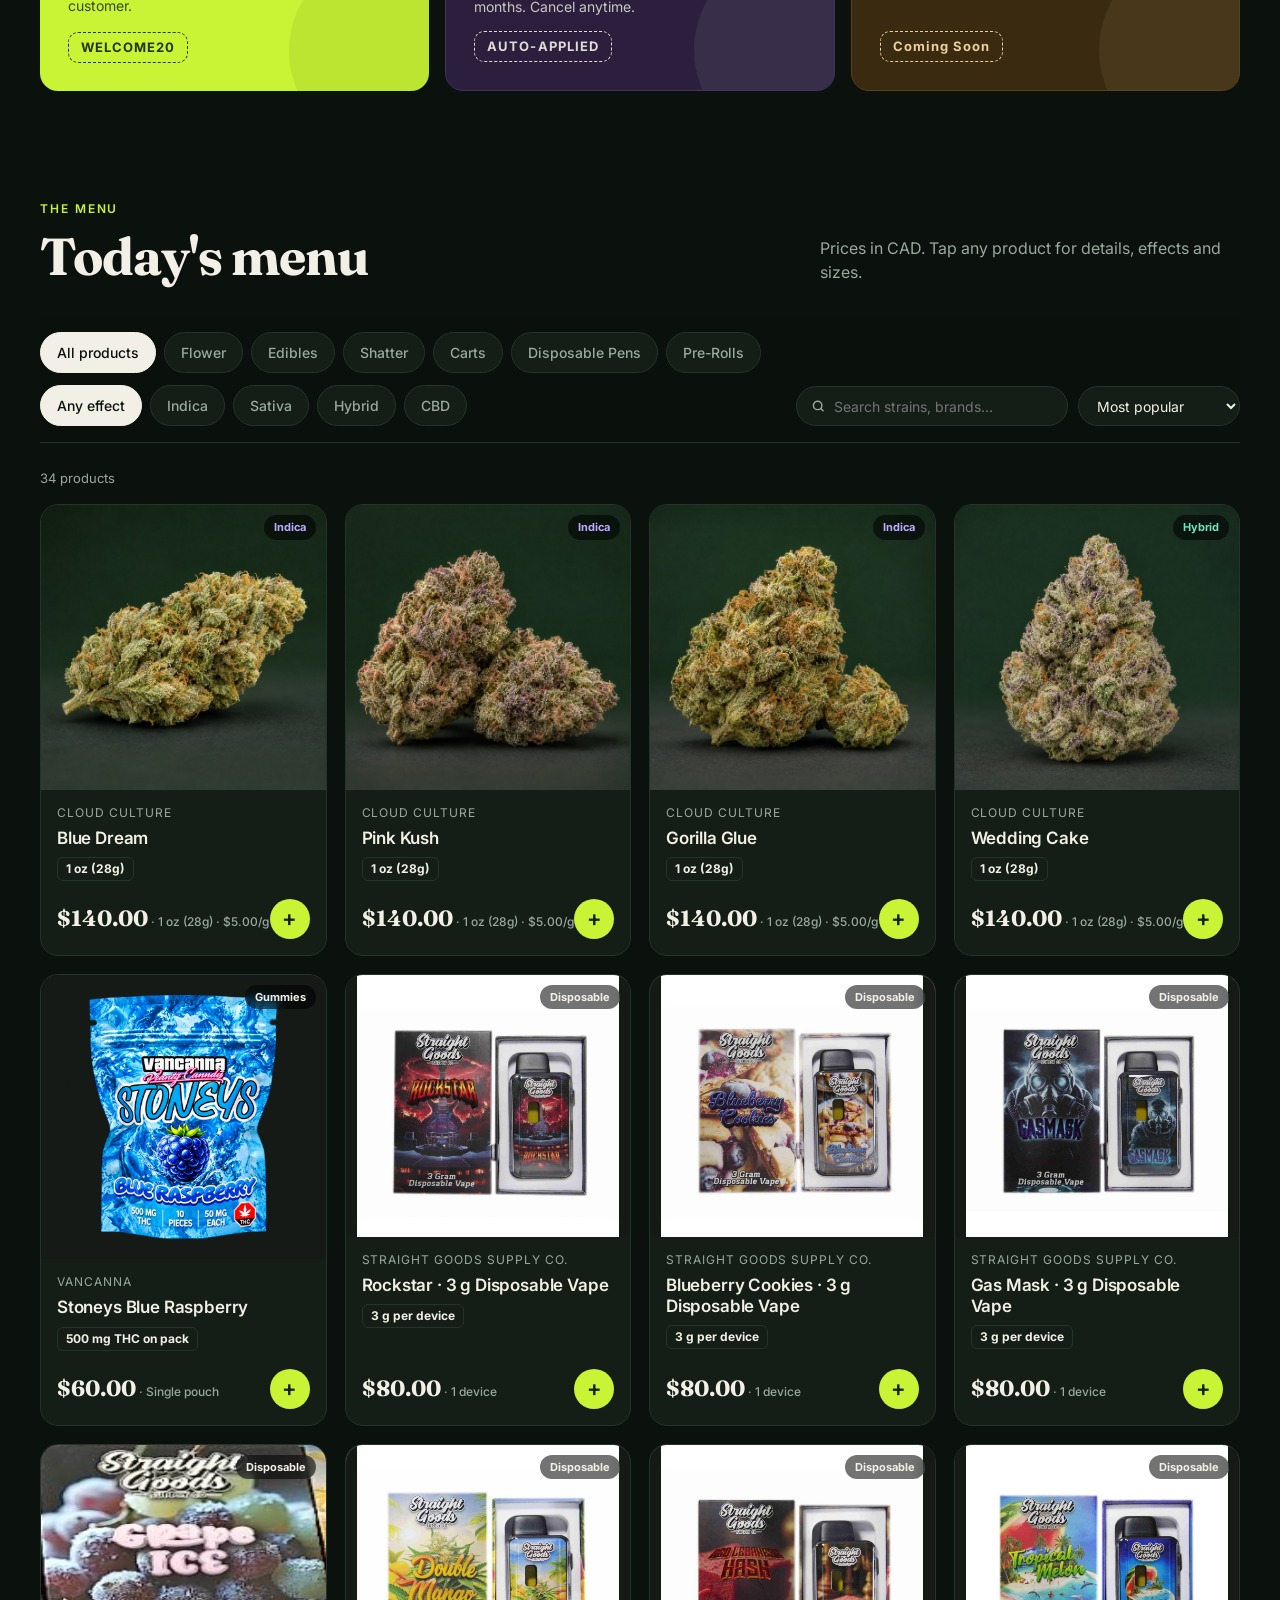
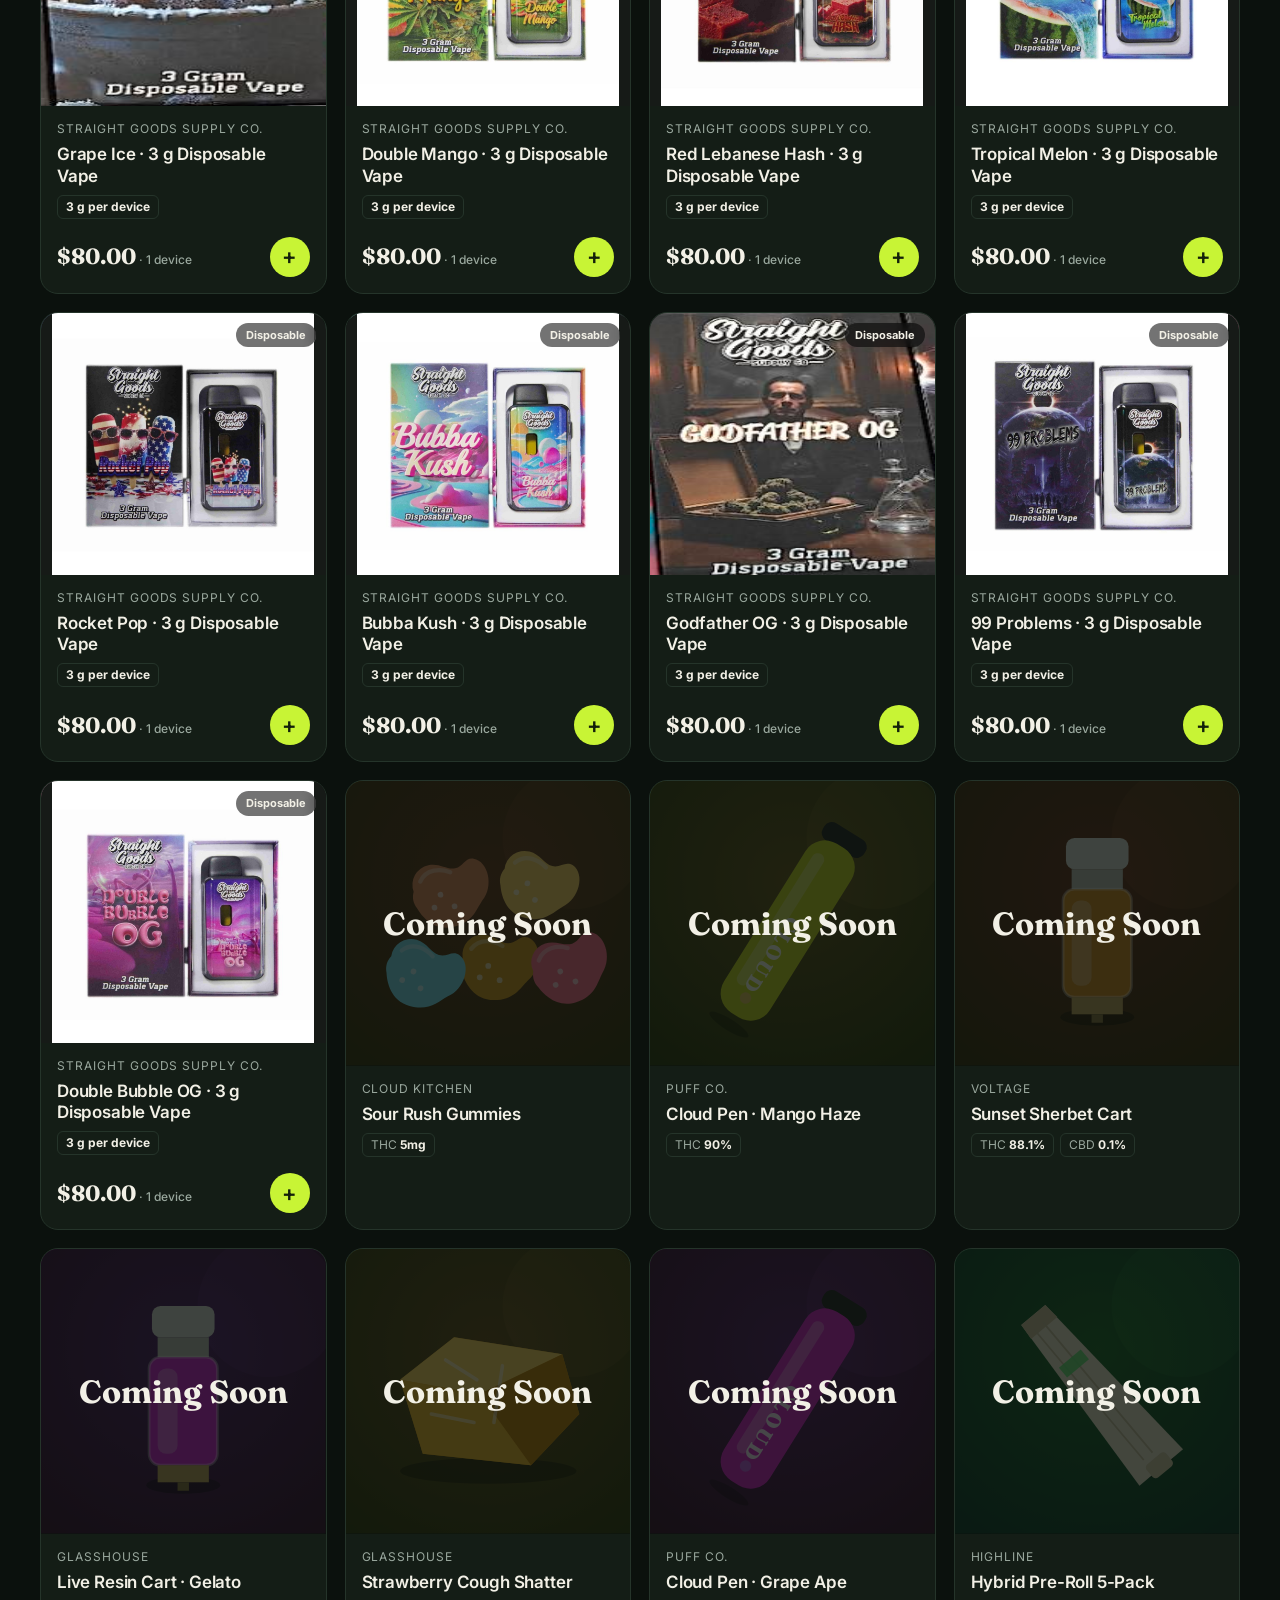
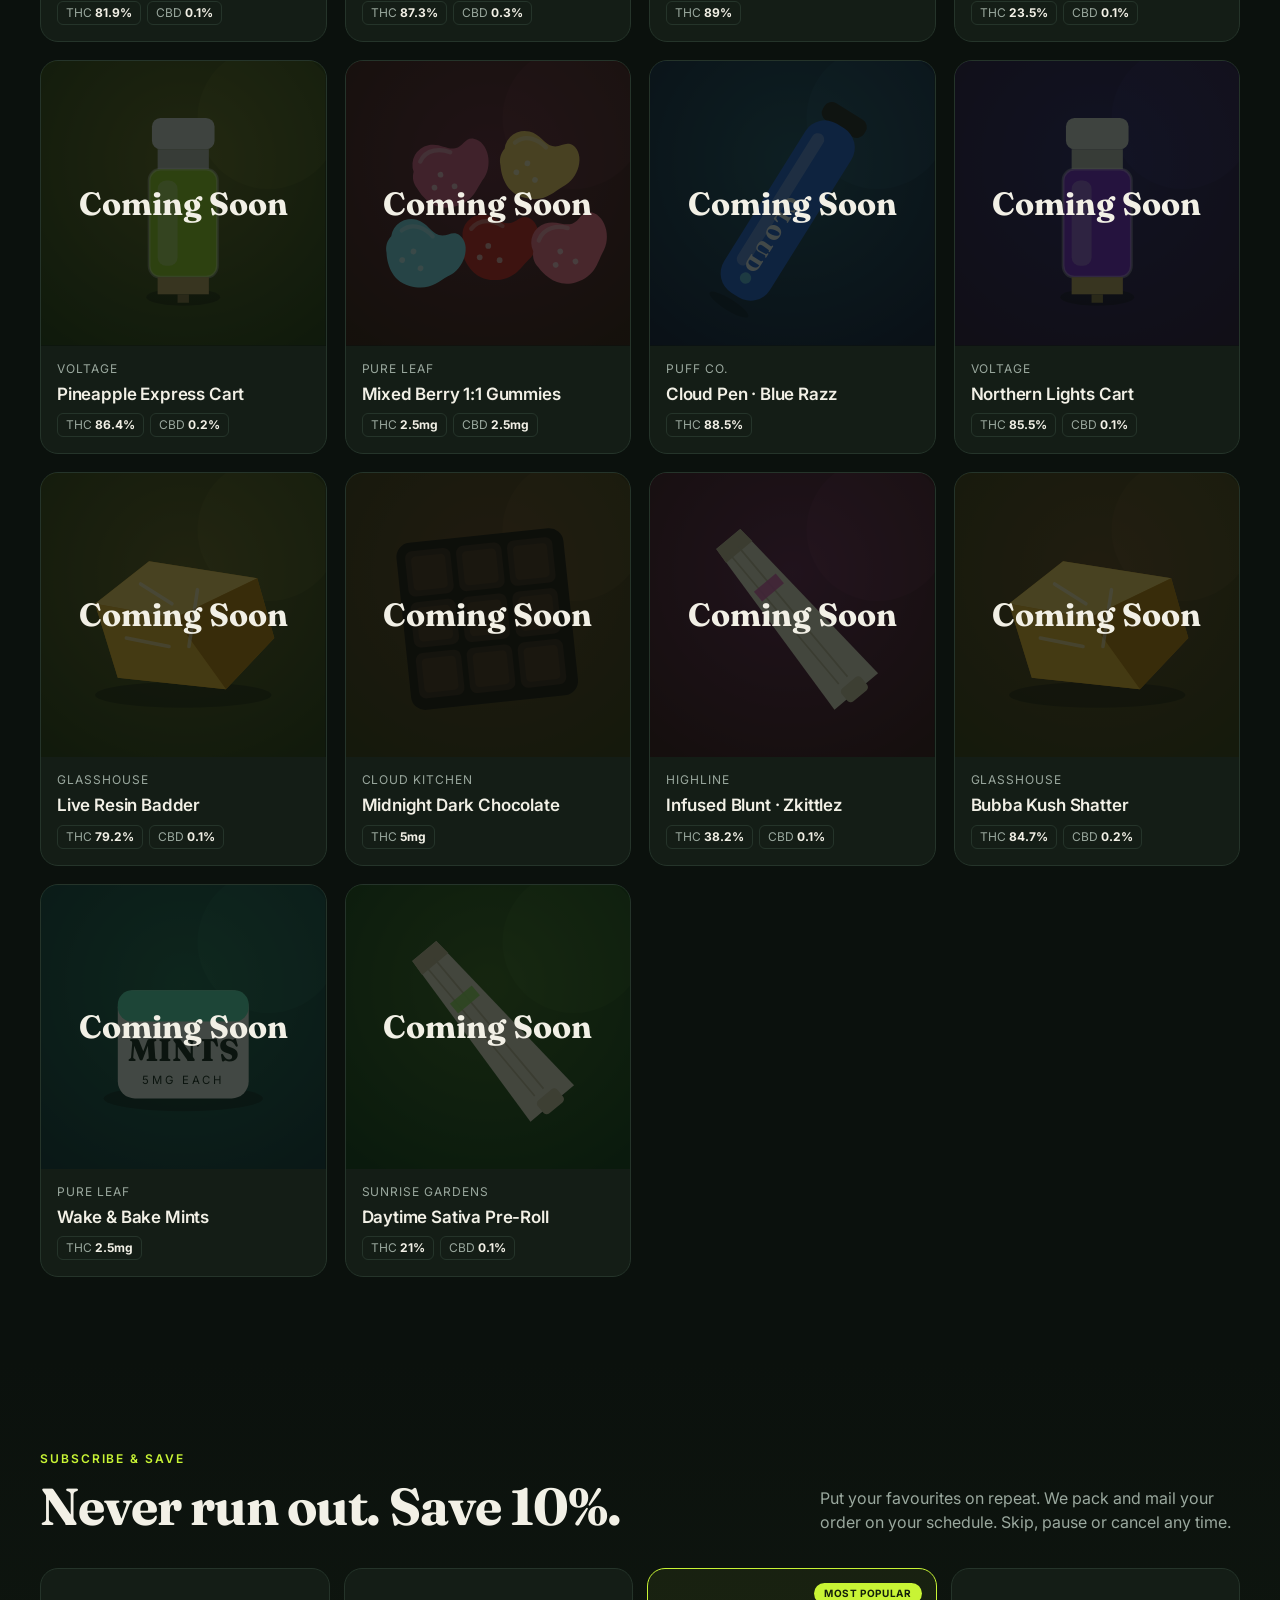
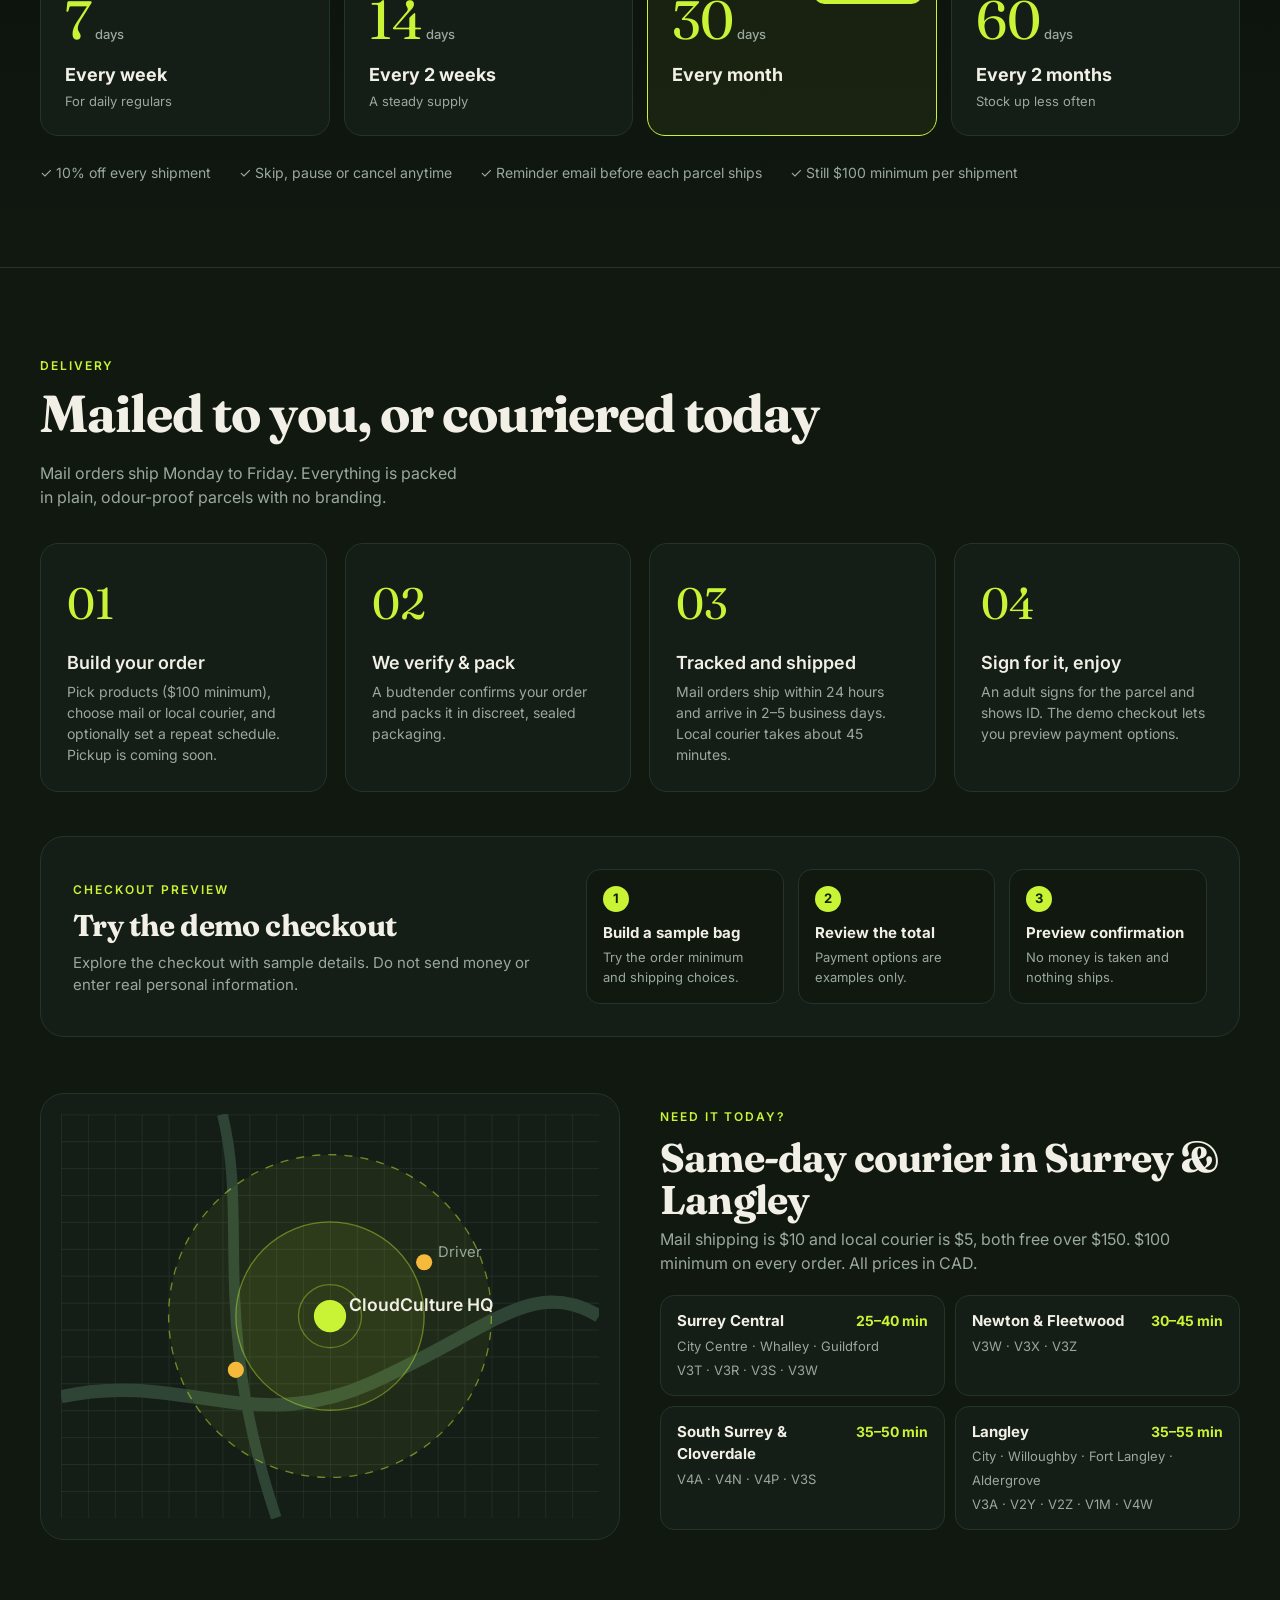
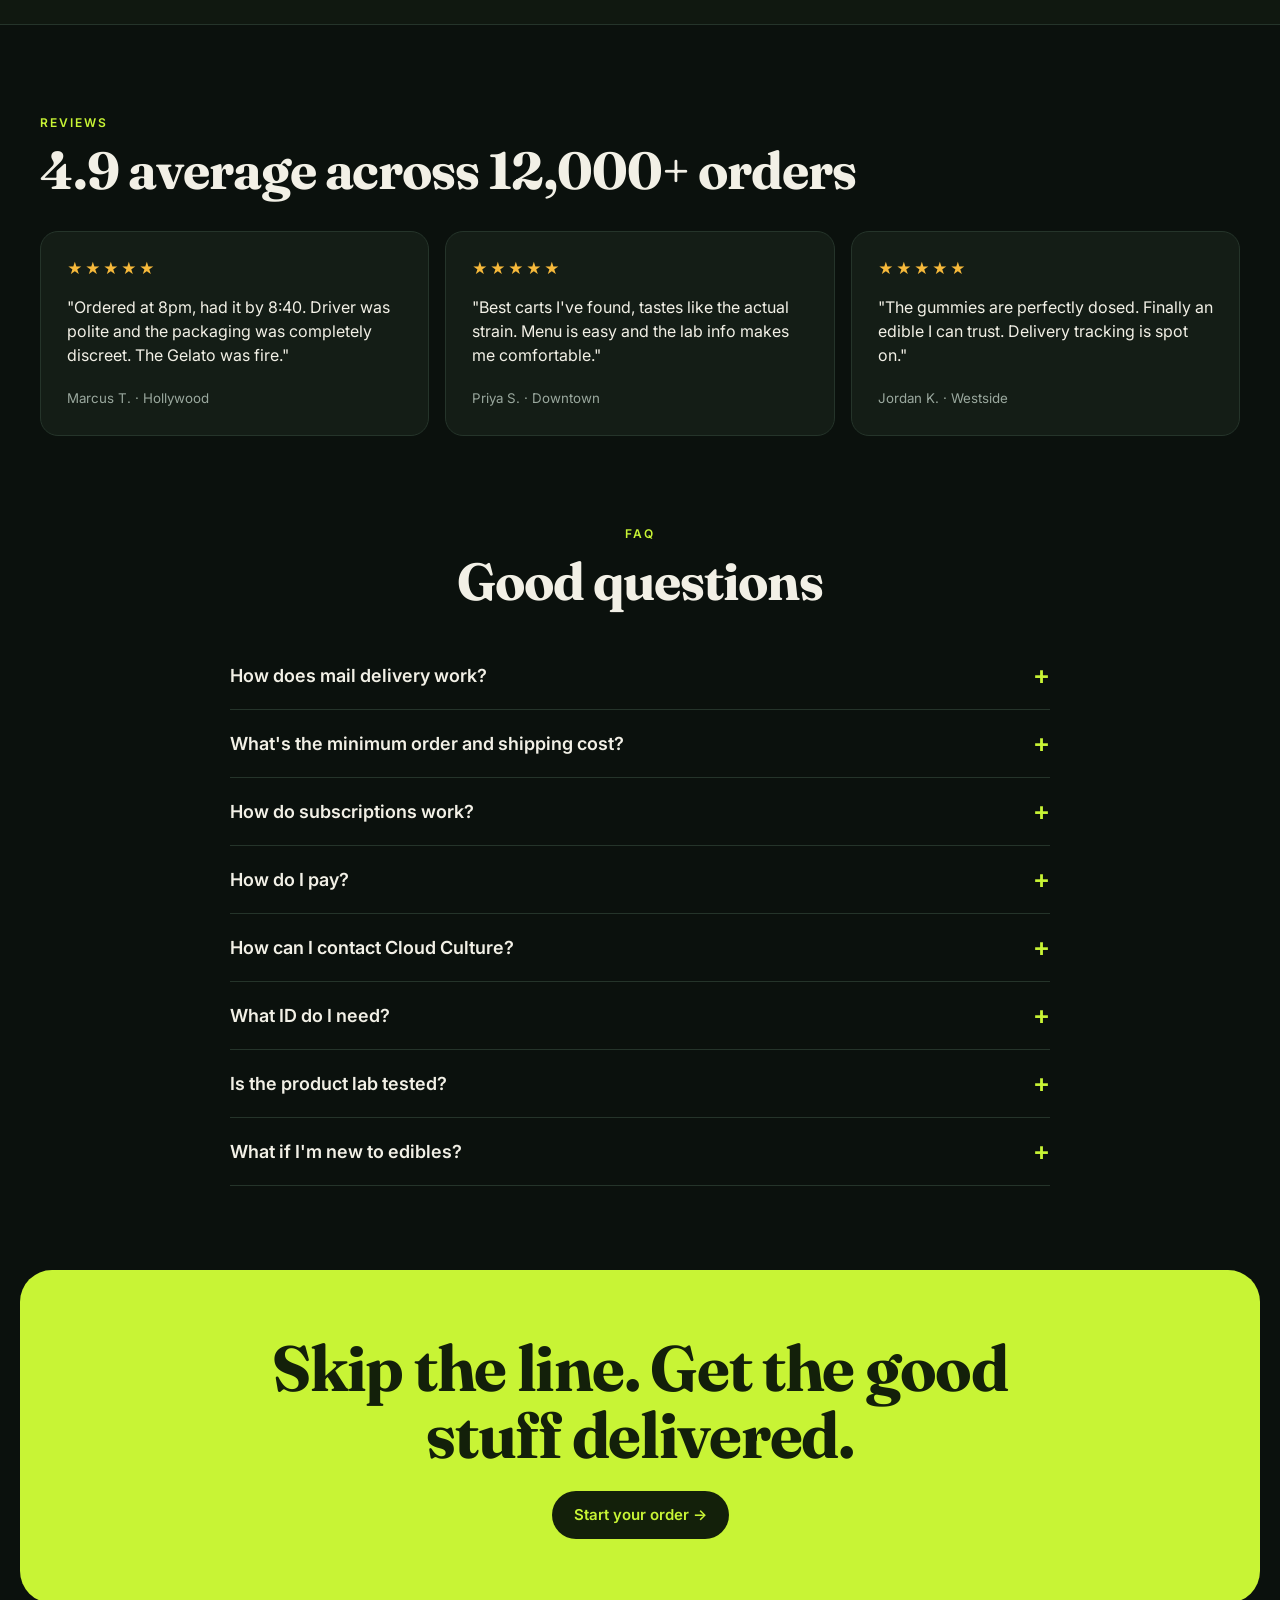
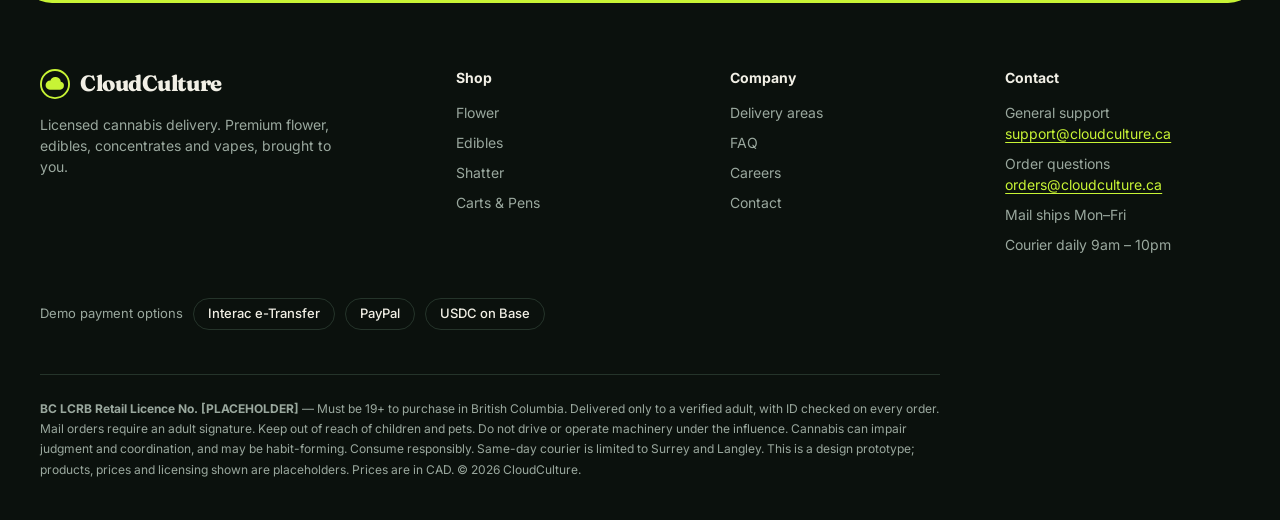
==== commit cb9bfe72: "Use shared promo calculation for future codes" ====
--- a/index.html
+++ b/index.html
@@ -1223,8 +1223,7 @@
 }
 function totals(){
   const sub=cart.reduce((s,i)=>s+P.find(p=>p.id===i.pid).opts[i.oi][1]*i.q,0);
-  let disc=0;
-  if(promo==='WELCOME20')disc=sub*.2;
+  const disc=promo?sub*PROMOS[promo].v:0;
   const recur=freq!=='once'&&fulfil!=='pickup';
   const subDisc=recur?sub*.10:0;
   const after=sub-disc-subDisc;
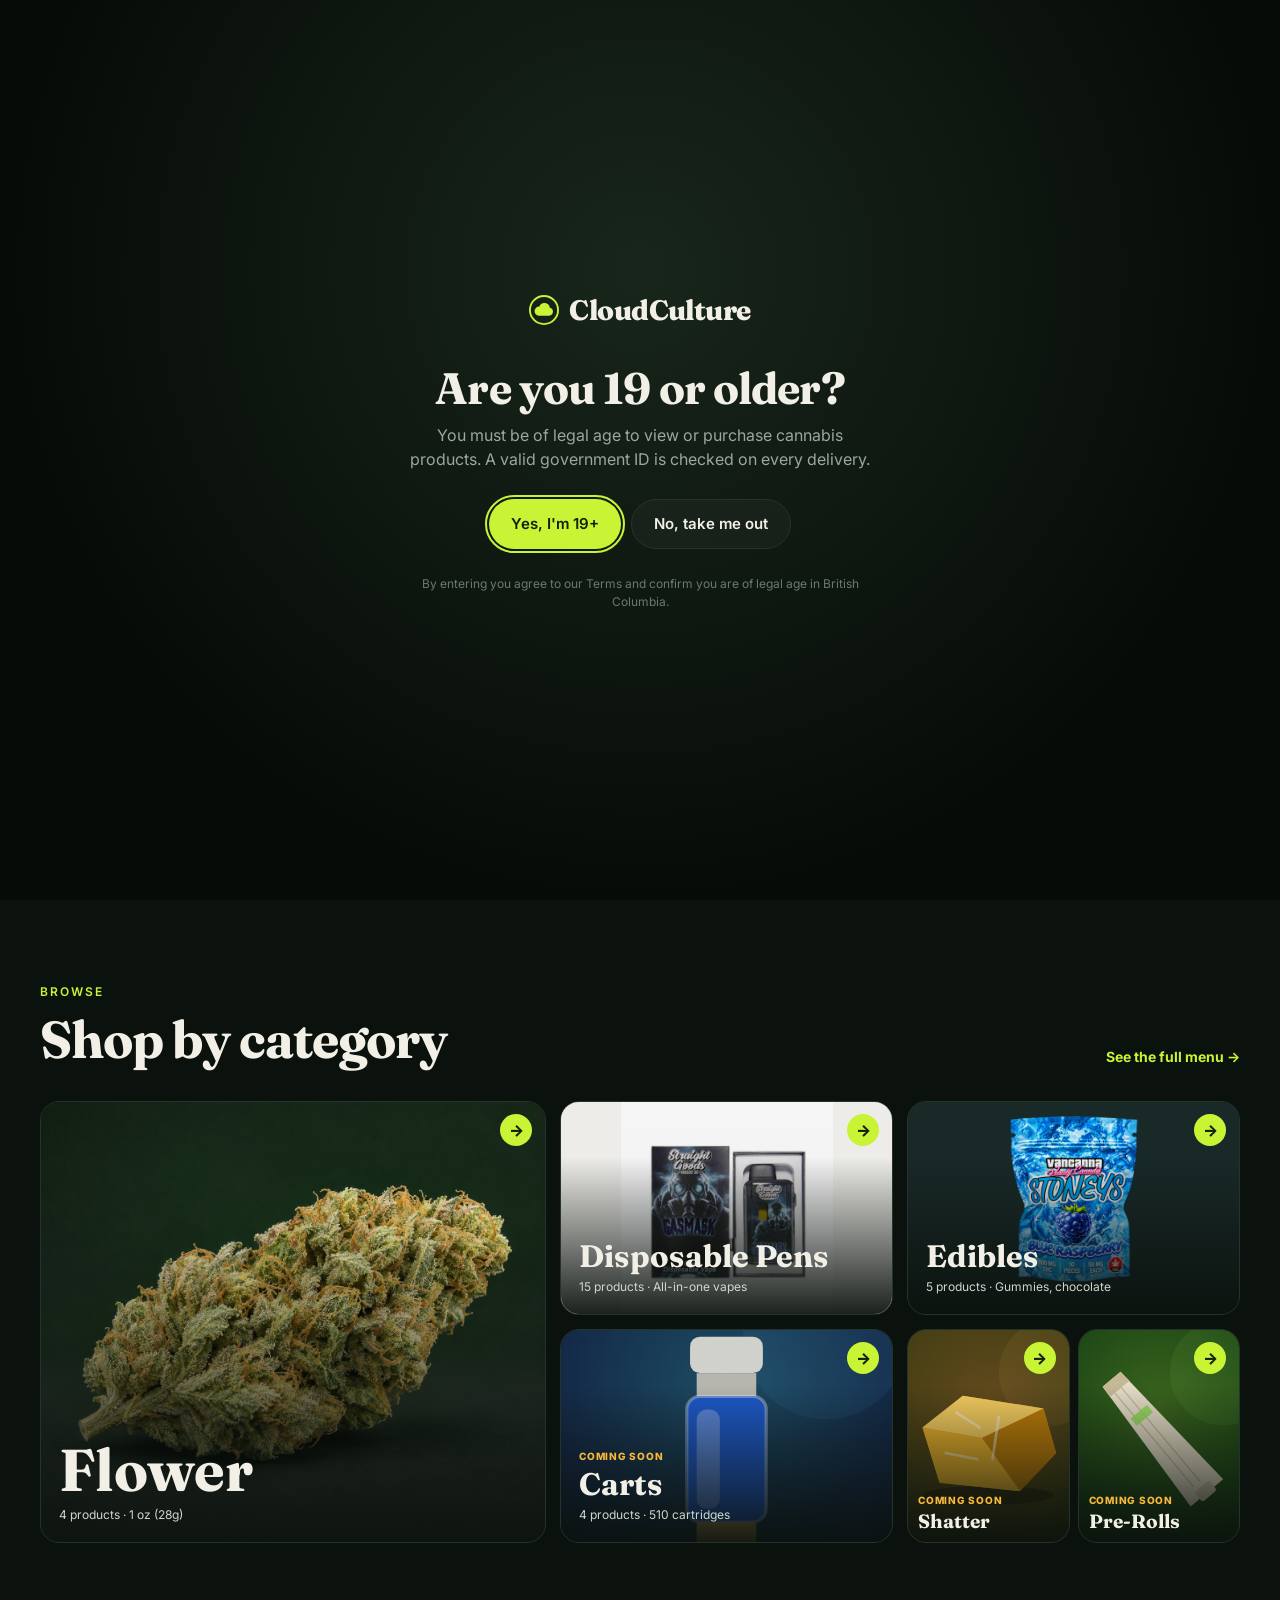
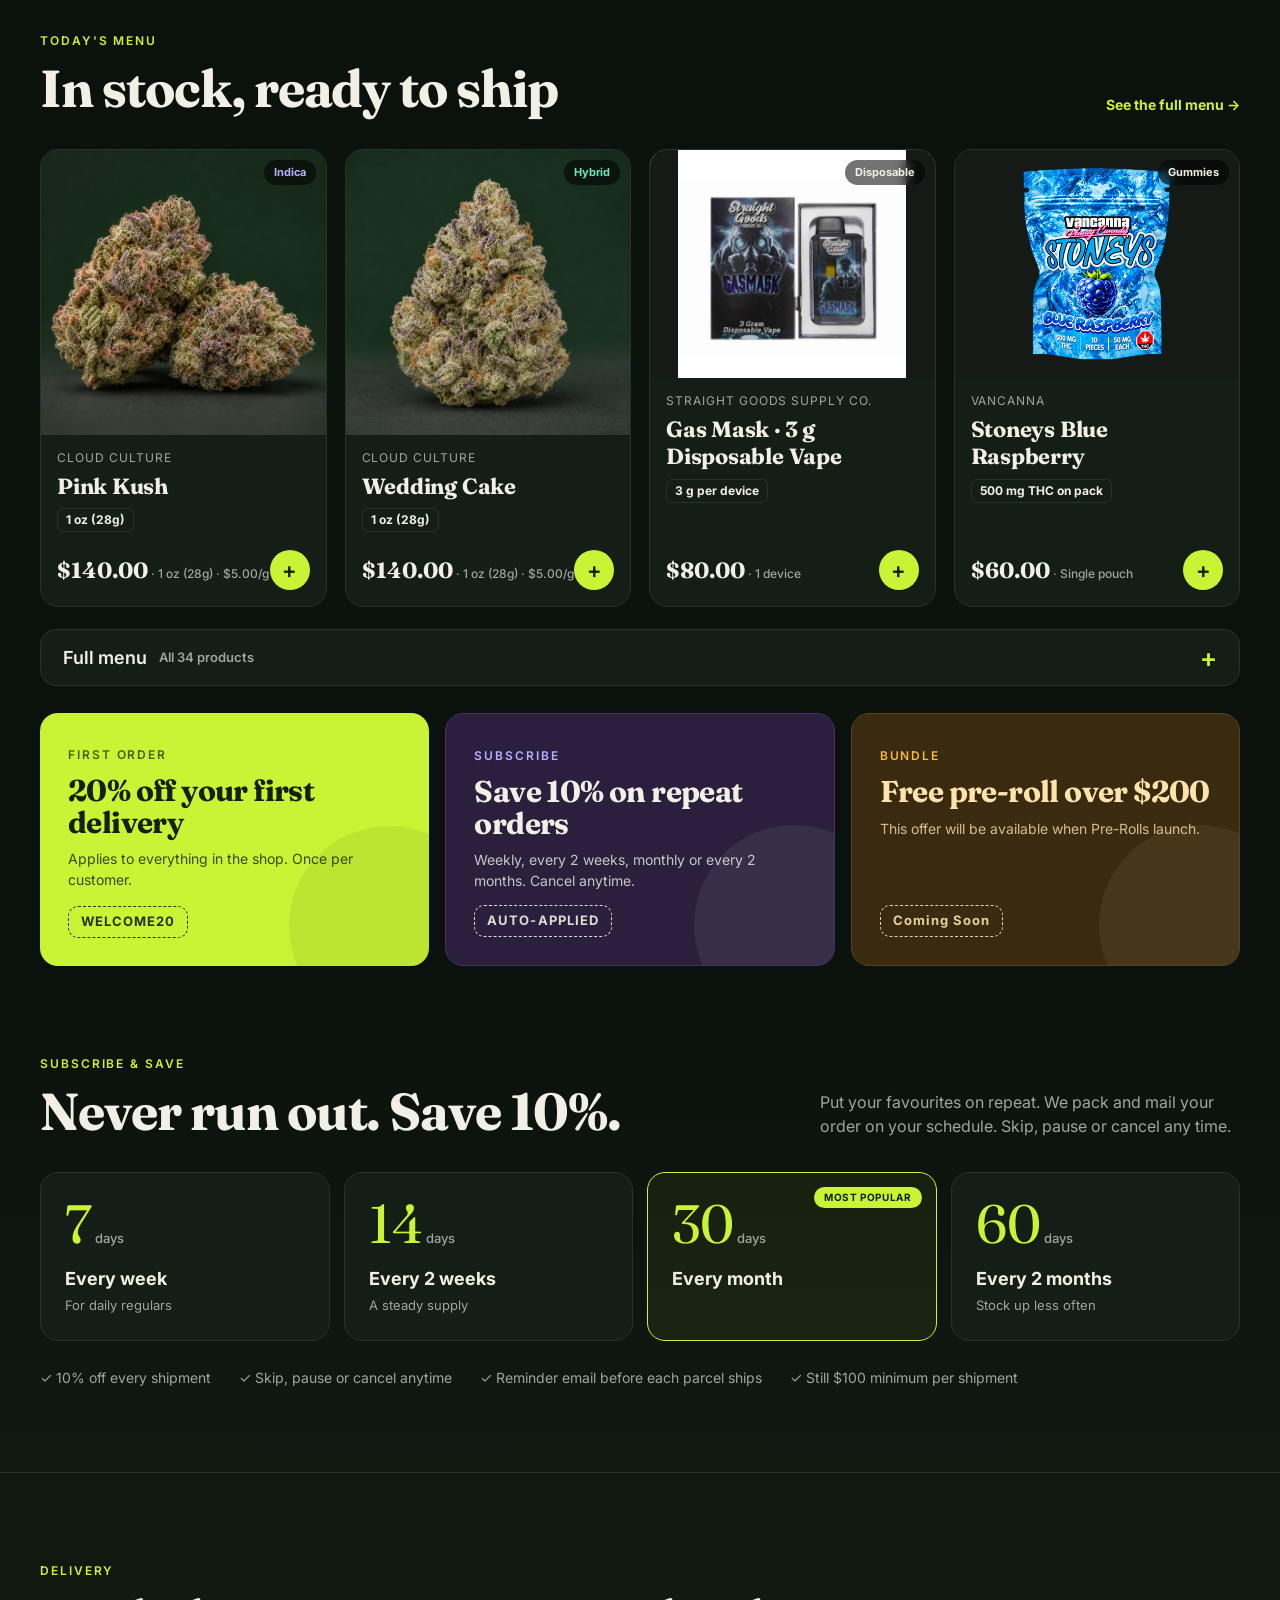
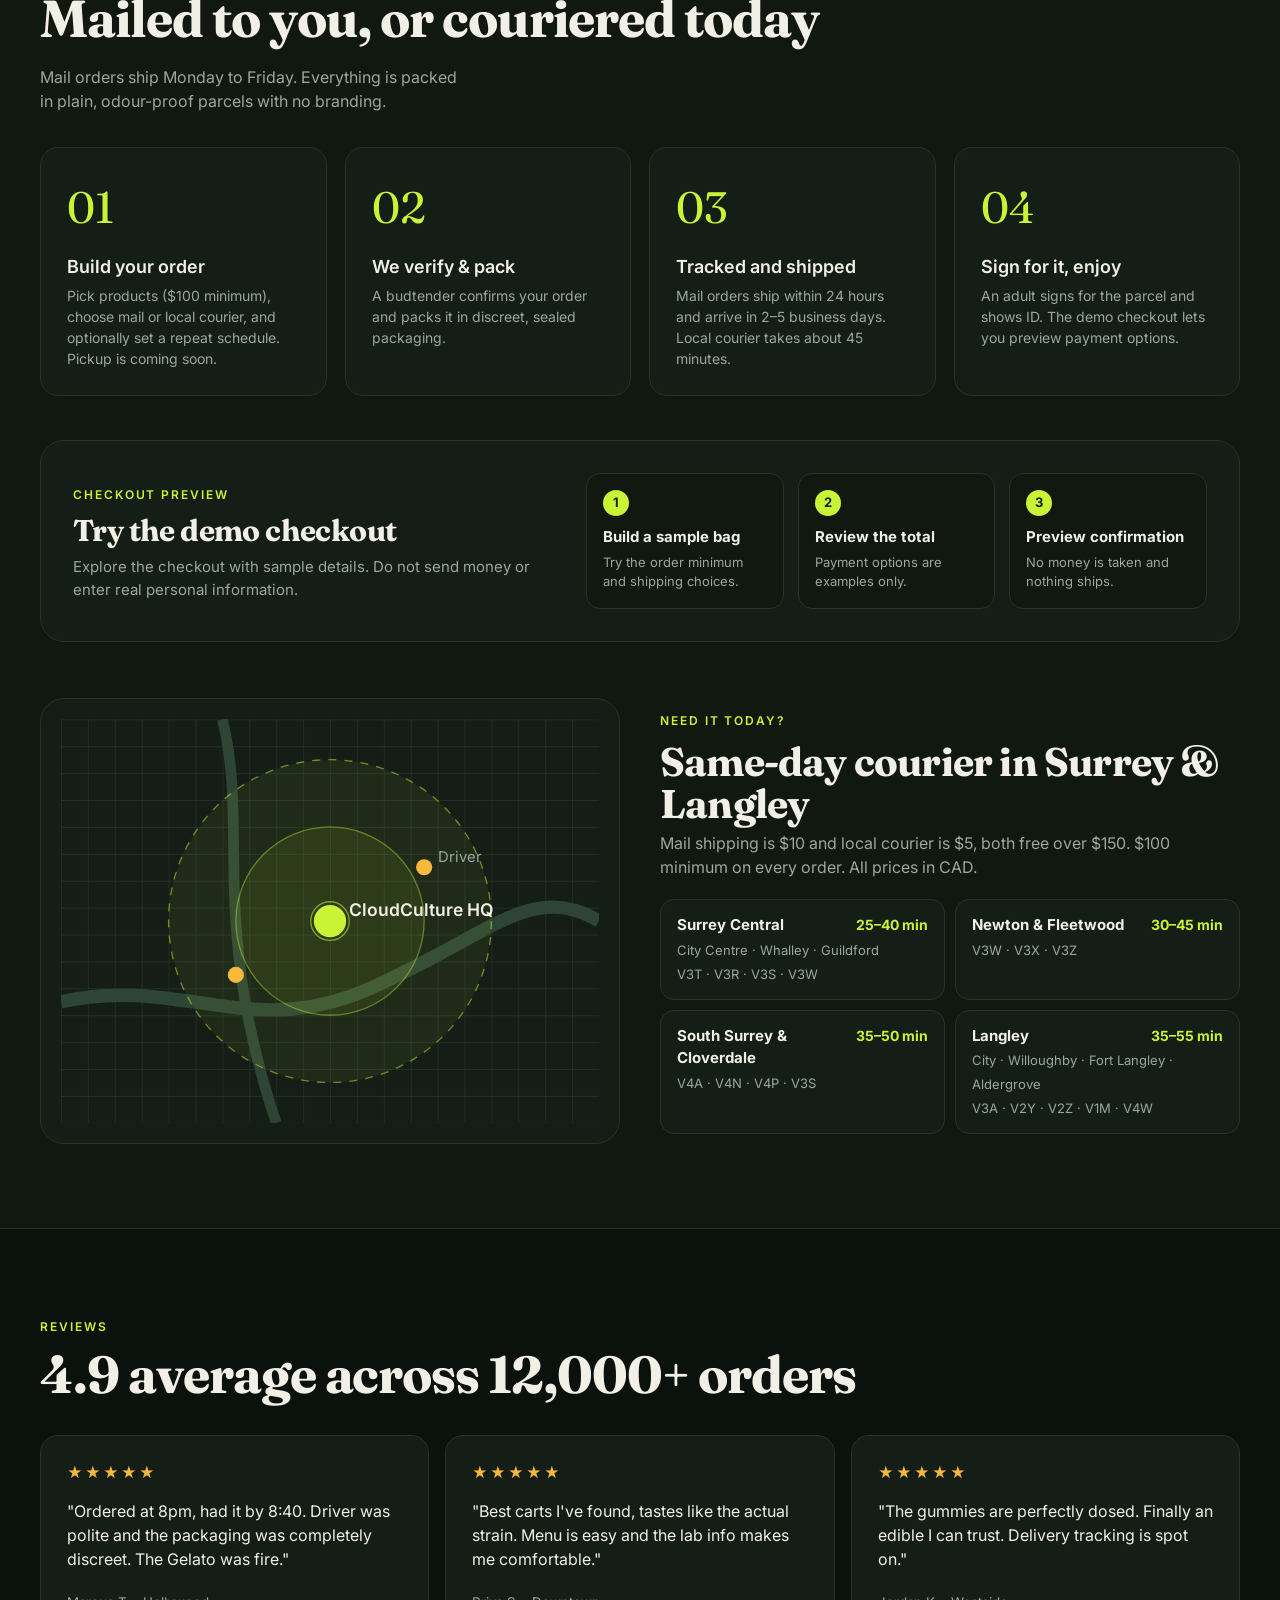
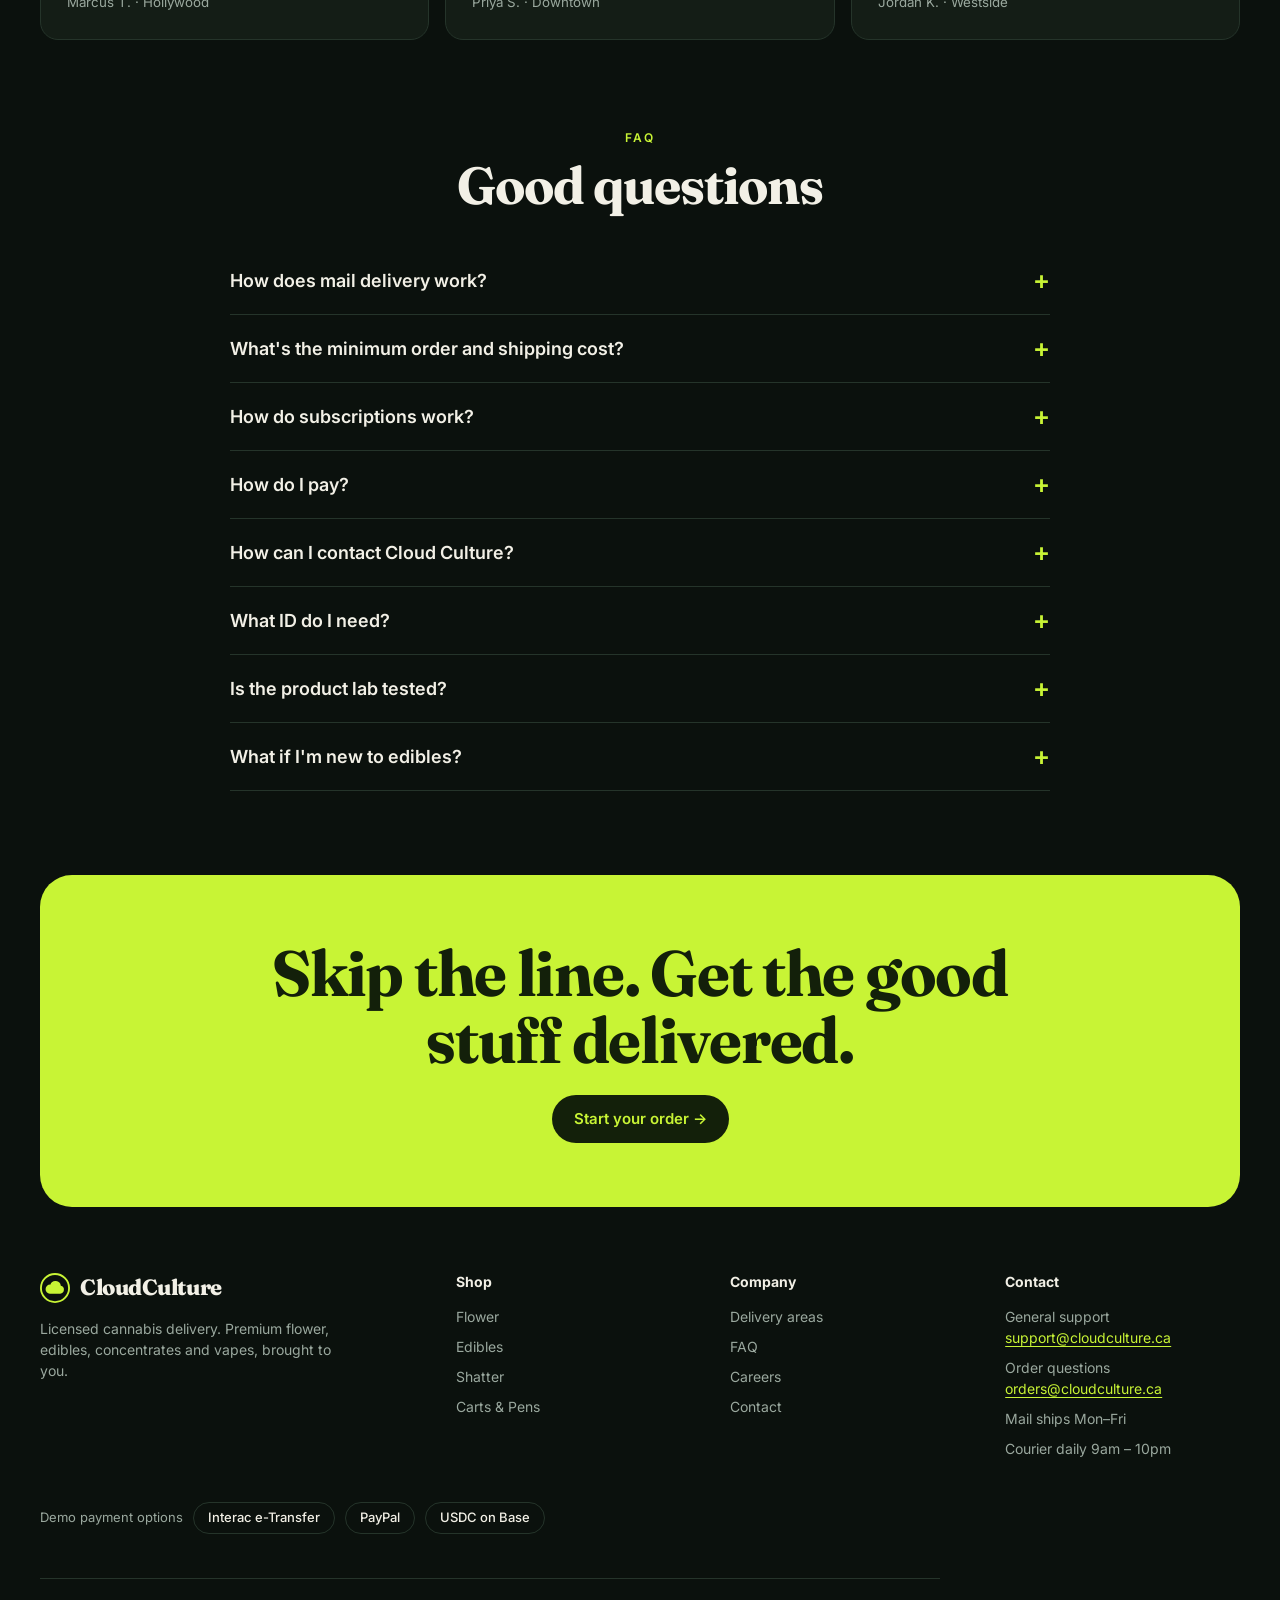
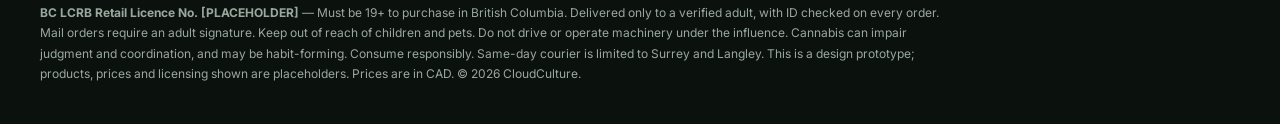
==== commit 71ecc1e8: "Rebuild Cloud Culture homepage with the Night Shift layout" ====
--- a/index.html
+++ b/index.html
@@ -12,7 +12,7 @@
 <meta name="theme-color" content="#0b110d">
 <link rel="preconnect" href="https://fonts.googleapis.com">
 <link rel="preconnect" href="https://fonts.gstatic.com" crossorigin>
-<link href="https://fonts.googleapis.com/css2?family=Fraunces:opsz,wght@9..144,500;9..144,700;9..144,800&family=Inter:wght@400;500;600;700&display=swap" rel="stylesheet">
+<link href="https://fonts.googleapis.com/css2?family=Fraunces:ital,opsz,wght@0,9..144,500;0,9..144,700;0,9..144,800;0,9..144,900;1,9..144,500&family=Inter:wght@400;500;600;700;800&display=swap" rel="stylesheet">
 <style>
 :root{
   --bg:#0b110d; --bg2:#101810; --panel:#141d16; --panel2:#19241c; --line:#25342a;
@@ -72,18 +72,6 @@
 .trust{display:flex;flex-wrap:wrap;gap:12px 24px;margin-top:18px;font-size:13px;color:var(--mut)}
 .trust span{display:flex;align-items:center;gap:8px}
 .trust svg{width:16px;height:16px;color:var(--accent)}
-.stack{position:relative;height:420px}
-.stack .card{position:absolute;width:56%;border-radius:24px;overflow:hidden;box-shadow:var(--shadow);border:1px solid var(--line);transition:.4s}
-.stack .c1{left:0;top:30px;transform:rotate(-6deg)}
-.stack .c2{right:0;top:0;transform:rotate(5deg);z-index:2}
-.stack .c3{left:18%;bottom:0;transform:rotate(-1deg);z-index:3}
-.stack:hover .c1{transform:rotate(-9deg) translateX(-8px)}
-.stack:hover .c2{transform:rotate(8deg) translateX(8px)}
-.stack .card .art{aspect-ratio:1/1.05}
-.stack .tag{position:absolute;left:12px;bottom:12px;background:rgba(0,0,0,.6);backdrop-filter:blur(8px);padding:6px 12px;border-radius:99px;font-size:12px;font-weight:600}
-.eta{position:absolute;right:-6px;bottom:50px;z-index:5;background:var(--accent);color:var(--accent-ink);border-radius:20px;padding:14px 18px;font-weight:700;box-shadow:var(--shadow);transform:rotate(3deg)}
-.eta small{display:block;font-weight:600;font-size:11px;opacity:.7;text-transform:uppercase;letter-spacing:.1em}
-.eta b{font-family:var(--serif);font-size:30px;line-height:1}
 
 .marquee{border-block:1px solid var(--line);background:var(--bg2);overflow:hidden;white-space:nowrap;padding:16px 0}
 .marquee .track{display:inline-flex;gap:48px;animation:mq 30.4s linear infinite;font-family:var(--serif);font-size:22px;color:var(--mut)}
@@ -385,7 +373,6 @@
   .nav .wrap{gap:12px}
   .hero{padding-top:40px}
   .hero .grid,.zones,.qv,.co,.fgrid{grid-template-columns:1fr}
-  .stack{height:400px;max-width:420px;margin:0 auto;width:100%}
   .deals,.revs{grid-template-columns:1fr}
   .grid4{grid-template-columns:repeat(2,1fr);gap:12px}
   section{padding:56px 0}
@@ -437,6 +424,89 @@
 html:not([data-catalog-ready]) #shop:has(#shop-pens:target) #count,
 html:not([data-catalog-ready]) #shop:has(#shop-prerolls:target) #grid .prod:not([data-category="Prerolls"]),
 html:not([data-catalog-ready]) #shop:has(#shop-prerolls:target) #count{display:none}
+/* Night Shift homepage */
+.hero{padding:50px 0 42px}
+.hero .grid{grid-template-columns:minmax(0,1.08fr) minmax(0,1fr);gap:clamp(24px,4.4vw,60px);align-items:center}
+.hero h1{font-size:clamp(45px,5.25vw,72px);font-weight:900;letter-spacing:-.045em;line-height:.99}
+.hero .methods{grid-template-columns:1.25fr 1fr;max-width:540px}
+.night-hero-tiles{display:grid;grid-template-columns:1.14fr 1fr;grid-template-rows:minmax(126px,1fr) minmax(140px,1.15fr);gap:13px;min-height:350px}
+.night-tile{position:relative;overflow:hidden;border-radius:20px;border:1px solid var(--line);background:var(--panel);display:flex;flex-direction:column;justify-content:flex-end;isolation:isolate}
+a.night-tile:hover{border-color:var(--accent)}
+.night-tile img{width:100%;height:100%;position:absolute;inset:0;object-fit:cover;z-index:-2}
+.night-tile:has(img)::after{content:"";position:absolute;inset:0;z-index:-1;background:linear-gradient(180deg,transparent 37%,rgba(10,17,12,.45) 68%,rgba(10,17,12,.96) 100%)}
+.night-flower{grid-row:span 2}
+.night-flower img{object-position:48% center}
+.night-tile-text{padding:18px;display:grid;gap:4px}
+.night-tile strong{font-family:var(--serif);font-size:clamp(19px,2vw,28px);line-height:1.06}
+.night-tile small{font-size:12px;color:#c7d1c4}
+.night-stat{background:var(--accent);color:var(--accent-ink);padding:18px;justify-content:center}
+.night-stat small{color:inherit;text-transform:uppercase;font-size:11px;font-weight:800;letter-spacing:.13em}
+.night-stat strong{font-size:clamp(38px,5.2vw,70px);font-weight:900;letter-spacing:-.05em}
+.night-edibles{background:#1a2929}
+.night-edibles img{object-fit:contain;object-position:center 25%;padding:10px 10px 26px}
+.night-text-link{color:var(--accent);font-size:14px;font-weight:700;white-space:nowrap}
+.night-text-link:hover{text-decoration:underline}
+#cats{padding-bottom:0}
+#catgrid{grid-template-columns:1.52fr 1fr 1fr;grid-auto-rows:214px;gap:14px}
+#catgrid .cat{position:relative;display:flex;flex-direction:column;justify-content:flex-end;border-radius:19px;isolation:isolate}
+#catgrid .cat .art{position:absolute;inset:0;aspect-ratio:auto;z-index:-2;background:var(--panel)}
+#catgrid .cat .art::after{content:"";position:absolute;inset:0;background:linear-gradient(180deg,rgba(11,17,13,.04) 26%,rgba(11,17,13,.93) 100%)}
+#catgrid .cat .lbl{background:none;position:relative;padding:17px 18px}
+#catgrid .cat b{font-size:clamp(20px,2.8vw,31px);line-height:1.04}
+#catgrid .cat small{color:#ced7cb}
+#catgrid .night-cat-first{grid-row:span 2}
+#catgrid .night-cat-pair{display:grid;grid-template-columns:1fr 1fr;gap:8px;min-width:0}
+#catgrid .night-cat-pair .cat b{font-size:clamp(15px,1.5vw,22px)}
+#catgrid .night-cat-pair .lbl{padding:10px}
+#catgrid .night-cat-pair small{display:none}
+#catgrid .night-cat-first b{font-size:clamp(35px,5vw,59px)}
+#catgrid .night-cat-first img{object-position:49% center}
+#catgrid .cat[data-cat="Pens"] .art{background:#f6f5f1}
+#catgrid .cat[data-cat="Pens"] img{padding:0 6px;background:#f6f5f1}
+#catgrid .cat[data-cat="Edibles"] .art{background:#192a29}
+#catgrid .cat[data-cat="Edibles"] img{background:transparent;padding:9px 14px 27px}
+.night-cat-arrow{position:absolute;right:13px;top:12px;width:32px;height:32px;display:grid;place-items:center;border-radius:999px;background:var(--accent);color:var(--accent-ink);font-weight:800}
+.night-soon{color:var(--amber);display:block;margin-bottom:4px;font-size:10px;letter-spacing:.075em;font-weight:800;text-transform:uppercase}
+.night-stock{padding-bottom:22px}
+.night-stock .prod .art,.night-stock .prod .art:has(> .stoneys-photo){aspect-ratio:1.25}
+.night-stock .prod h3{font-family:var(--serif);font-size:clamp(17px,2vw,22px);font-weight:700}
+.night-catalog{padding:0;scroll-margin-top:85px}
+.night-menu{border:1px solid var(--line);border-radius:16px;padding:14px clamp(12px,2vw,22px);background:var(--panel)}
+.night-menu>summary{align-items:center;justify-content:flex-start;gap:12px}
+.night-menu>summary:after{margin-left:auto}
+.night-menu>summary #menu-total{color:var(--mut);font-size:13px}
+.night-menu[open]{padding-bottom:22px}
+.night-menu .filters{position:relative;top:auto}
+.night-promos{padding:27px 0 0}
+.night-promos .deals{margin-top:0}
+#courier-area,#demo-checkout{scroll-margin-top:88px}
+.cta{width:calc(100% - 40px);max-width:1200px;margin-inline:auto}
+@media(max-width:820px){
+  .hero .grid{grid-template-columns:1fr}
+  .hero .methods{grid-template-columns:1.2fr 1fr;max-width:none}
+  .night-hero-tiles{min-height:320px}
+  #catgrid{grid-template-columns:1fr 1fr;grid-auto-rows:170px}
+  #catgrid .night-cat-first{grid-column:span 2;grid-row:auto;min-height:170px}
+  #catgrid .night-cat-first img{object-position:center 52%}
+  #catgrid .night-cat-pair{grid-column:auto}
+  .night-catalog{scroll-margin-top:79px}
+}
+@media(max-width:520px){
+  .hero{padding:31px 0 30px}
+  .hero h1{font-size:clamp(41px,10.2vw,56px)}
+  .hero .methods{gap:8px}
+  .hero .methods .meth{padding:11px}
+  .night-hero-tiles{min-height:260px;grid-template-rows:102px 146px;gap:10px}
+  .night-tile-text,.night-stat{padding:12px}
+  .night-tile small{font-size:11px}
+  #catgrid{grid-auto-rows:156px;gap:10px}
+  #catgrid .cat .lbl{padding:11px 12px}
+  #catgrid .cat small{font-size:11px}
+  .night-cat-arrow{width:27px;height:27px;right:8px;top:8px}
+  .night-stock{padding-top:44px}
+  .night-stock .prod .art,.night-stock .prod .art:has(> .stoneys-photo){aspect-ratio:1}
+}
+
 </style>
 </head>
 <body>
@@ -461,14 +531,11 @@
 <header class="nav">
   <div class="wrap">
     <a href="#top" class="logo"><svg viewBox="0 0 32 32" fill="none"><circle cx="16" cy="16" r="15" stroke="#c8f435" stroke-width="2"/><path d="M10.5 22h11a4.2 4.2 0 0 0 .7-8.3A5.8 5.8 0 0 0 11 12.4 4.8 4.8 0 0 0 10.5 22z" fill="#c8f435"/></svg>CloudCulture</a>
-    <nav>
-      <a href="#shop-flower" data-cat="Flower">Flower</a>
-      <a href="#shop-edibles" data-cat="Edibles">Edibles</a>
-      <a href="#shop-concentrates" data-cat="Concentrates">Shatter</a>
-      <a href="#shop-carts" data-cat="Carts">Carts</a>
-      <a href="#shop-pens" data-cat="Pens">Pens</a>
+    <nav aria-label="Main navigation">
+      <a href="#shop" data-cat="All">Shop</a>
+      <a href="#subscribe">Subscribe &amp; save</a>
       <a href="#how">Delivery</a>
-      <a href="#subscribe">Subscribe &amp; save</a>
+      <a href="#faq">Learn</a>
     </nav>
     <div class="sp"></div>
     <div class="zipchip"><span class="dot"></span><span id="zipchip">Mail across Canada · <b>enter postal code</b></span></div>
@@ -494,9 +561,8 @@
       </form>
       <div class="zipmsg" id="zipmsg">We mail Canada-wide. Try V3T 4M1 (BC) or M5V 2T6 (ON).</div>
       <div class="methods">
-        <a href="#shop" class="meth main"><span>📦</span><b>Mail delivery<em>Recommended</em></b><small>Canada-wide · 2–5 business days · ships in 24h</small></a>
-        <a href="#how" class="meth"><span>🚚</span><b>Local courier</b><small>Surrey &amp; Langley · same day</small></a>
-        <a href="#subscribe" class="meth"><span>🔁</span><b>Subscribe &amp; save</b><small>Weekly · monthly · save 10%</small></a>
+        <a href="#shop" class="meth main" data-cat="All"><span>📦</span><b>Mail delivery<em>Recommended</em></b><small>Canada-wide · 2–5 business days · ships in 24h</small></a>
+        <a href="#courier-area" class="meth"><span>🚚</span><b>Local courier</b><small>Surrey &amp; Langley · same day</small></a>
       </div>
       <div class="trust">
         <span><svg viewBox="0 0 24 24" fill="none" stroke="currentColor" stroke-width="2.4"><path d="M5 12l5 5 9-10"/></svg>Lab-tested products</span>
@@ -504,58 +570,69 @@
         <span><svg viewBox="0 0 24 24" fill="none" stroke="currentColor" stroke-width="2.4"><path d="M5 12l5 5 9-10"/></svg>Plain, odour-proof packaging</span>
       </div>
     </div>
-    <div class="stack" aria-hidden="true">
-      <div class="card c3"><div class="art" id="h1"><img class="reference-photo flower-photo" src="assets/flower-blue-dream.jpg" alt="Blue Dream" loading="lazy"></div><span class="tag">Blue Dream · 1 oz · C$140</span></div>
-      <div class="card c2"><div class="art" id="h2"><svg viewBox="0 0 200 200" preserveAspectRatio="xMidYMid slice" width="100%" height="100%" style="display:block"><defs><radialGradient id="gh10" cx="50%" cy="35%" r="80%"><stop offset="0" stop-color="hsl(38,55%,26%)"/><stop offset="1" stop-color="hsl(68,60%,14%)"/></radialGradient></defs><rect width="200" height="200" fill="url(#gh10)"/><circle cx="160" cy="40" r="50" fill="hsl(38,70%,62%)" opacity=".08"/><g transform="translate(100 108)"><ellipse cx="0" cy="48" rx="62" ry="9" fill="#000" opacity=".35"/>
+    <div class="night-hero-tiles" aria-label="Featured products">
+      <a class="night-tile night-flower" data-product="37" href="#shop-flower">
+        <img src="assets/flower-blue-dream.jpg" alt="" fetchpriority="high">
+        <div class="night-tile-text" id="hero-flower-caption"><small>Flower · Indica</small><strong>Blue Dream · 1 oz</strong><small>C$140 · $5.00/g</small></div>
+      </a>
+      <div class="night-tile night-stat"><small>Ships within</small><strong>24 hrs</strong></div>
+      <a class="night-tile night-edibles" data-product="24" href="#shop-edibles">
+        <img src="assets/stoneys-blue-raspberry-stock.png" alt="">
+        <div class="night-tile-text" id="hero-edibles-caption"><strong>Stoneys Gummies</strong><small>C$60 · single pouch</small></div>
+      </a>
+    </div>
+  </div>
+</section>
+
+<div class="marquee" aria-hidden="true"><div class="track" id="mq"><span>Flower</span><span>✦</span><span>Edibles</span><span>✦</span><span>Shatter</span><span>✦</span><span>Pens</span><span>✦</span><span>Carts</span><span>✦</span><span>Pre-Rolls</span><span>✦</span><span>Concentrates</span><span>✦</span><span>Gummies</span><span>✦</span><span>Same-day delivery</span><span>✦</span><span>Flower</span><span>✦</span><span>Edibles</span><span>✦</span><span>Shatter</span><span>✦</span><span>Pens</span><span>✦</span><span>Carts</span><span>✦</span><span>Pre-Rolls</span><span>✦</span><span>Concentrates</span><span>✦</span><span>Gummies</span><span>✦</span><span>Same-day delivery</span></div></div>
+
+<section id="cats">
+  <div class="wrap">
+    <div class="sechead"><div><span class="eyebrow">Browse</span><h2>Shop by category</h2></div><a class="night-text-link" href="#shop" data-cat="All">See the full menu →</a></div>
+    <div class="cats" id="catgrid"><a href="#shop-flower" class="cat night-cat-first" data-cat="Flower"><div class="art"><img class="reference-photo flower-photo" src="assets/flower-blue-dream.jpg" alt="Blue Dream" loading="lazy"></div><span class="night-cat-arrow" aria-hidden="true">→</span><div class="lbl"><b>Flower</b><small>4 products · 1 oz (28g)</small></div></a><a href="#shop-pens" class="cat" data-cat="Pens"><div class="art"><img class="reference-photo " src="assets/gas-mask.jpg" alt="" loading="lazy"></div><span class="night-cat-arrow" aria-hidden="true">→</span><div class="lbl"><b>Disposable Pens</b><small>15 products · All-in-one vapes</small></div></a><a href="#shop-edibles" class="cat" data-cat="Edibles"><div class="art"><img class="reference-photo stoneys-photo" src="assets/stoneys-blue-raspberry-stock.png" alt="" loading="lazy"></div><span class="night-cat-arrow" aria-hidden="true">→</span><div class="lbl"><b>Edibles</b><small>5 products · Gummies, chocolate</small></div></a><a href="#shop-carts" class="cat" data-cat="Carts"><div class="art"><svg viewBox="0 0 200 200" preserveAspectRatio="xMidYMid slice" width="100%" height="100%" style="display:block"><defs><radialGradient id="gcatCarts" cx="50%" cy="35%" r="80%"><stop offset="0" stop-color="hsl(200,55%,26%)"/><stop offset="1" stop-color="hsl(230,60%,14%)"/></radialGradient></defs><rect width="200" height="200" fill="url(#gcatCarts)"/><circle cx="160" cy="40" r="50" fill="hsl(200,70%,62%)" opacity=".08"/><ellipse cx="100" cy="166" rx="26" ry="6" fill="#000" opacity=".35"/>
+    <rect x="78" y="40" width="44" height="22" rx="6" fill="#d9d9d4"/><rect x="82" y="62" width="36" height="14" fill="#bdbdb6"/>
+    <rect x="76" y="76" width="48" height="76" rx="8" fill="hsl(220,75%,48%)" opacity=".96"/><rect x="82" y="84" width="14" height="60" rx="6" fill="#fff" opacity=".28"/>
+    <rect x="76" y="76" width="48" height="76" rx="8" fill="none" stroke="#fff" stroke-opacity=".35" stroke-width="2"/>
+    <rect x="82" y="152" width="36" height="12" fill="#c3a15c"/><path d="M96 164v6h8v-6z" fill="#8a7440"/></svg></div><span class="night-cat-arrow" aria-hidden="true">→</span><div class="lbl"><b>Carts</b><small>4 products · 510 cartridges</small></div></a><div class="night-cat-pair"><a href="#shop-concentrates" class="cat" data-cat="Concentrates"><div class="art"><svg viewBox="0 0 200 200" preserveAspectRatio="xMidYMid slice" width="100%" height="100%" style="display:block"><defs><radialGradient id="gcatConcentrates" cx="50%" cy="35%" r="80%"><stop offset="0" stop-color="hsl(38,55%,26%)"/><stop offset="1" stop-color="hsl(68,60%,14%)"/></radialGradient></defs><rect width="200" height="200" fill="url(#gcatConcentrates)"/><circle cx="160" cy="40" r="50" fill="hsl(38,70%,62%)" opacity=".08"/><g transform="translate(100 108)"><ellipse cx="0" cy="48" rx="62" ry="9" fill="#000" opacity=".35"/>
     <path d="M-62 -16L-24 -46L52 -34L64 8L30 44L-46 36z" fill="#e6a315"/>
     <path d="M-62 -16L-24 -46L52 -34L-6 -6z" fill="#ffd462"/>
     <path d="M-6 -6L52 -34L64 8L30 44z" fill="#c27f08"/>
     <path d="M-62 -16L-6 -6L30 44L-46 36z" fill="#f0b52a"/>
-    <path d="M-30 -30l22 14M10 -26l-6 40M-40 8l30 6" stroke="#fff" stroke-width="2.5" opacity=".5" fill="none" stroke-linecap="round"/></g></svg></div><span class="tag">Live Resin Shatter</span></div>
-      <div class="card c1"><div class="art" id="h3"><svg viewBox="0 0 200 200" preserveAspectRatio="xMidYMid slice" width="100%" height="100%" style="display:block"><defs><radialGradient id="gh6" cx="50%" cy="35%" r="80%"><stop offset="0" stop-color="hsl(20,55%,26%)"/><stop offset="1" stop-color="hsl(50,60%,14%)"/></radialGradient></defs><rect width="200" height="200" fill="url(#gh6)"/><circle cx="160" cy="40" r="50" fill="hsl(20,70%,62%)" opacity=".08"/><g transform="translate(66 78) rotate(-12)"><path d="M-18 -4a14 14 0 0 1 14-16c8 0 12 6 18 6s8-6 14-4c10 4 10 22 0 30-6 6-10 14-24 14s-20-12-22-18c-2-4-2-8 0-12z" fill="hsl(20,70%,62%)"/><path d="M-12 -10c6-8 16-6 22-2" stroke="#fff" stroke-width="3" opacity=".35" fill="none" stroke-linecap="round"/><circle cx="-6" cy="10" r="2" fill="#fff" opacity=".6"/><circle cx="8" cy="12" r="2" fill="#fff" opacity=".6"/><circle cx="0" cy="2" r="2" fill="#fff" opacity=".6"/></g><g transform="translate(128 70) rotate(14)"><path d="M-18 -4a14 14 0 0 1 14-16c8 0 12 6 18 6s8-6 14-4c10 4 10 22 0 30-6 6-10 14-24 14s-20-12-22-18c-2-4-2-8 0-12z" fill="#ffd166"/><path d="M-12 -10c6-8 16-6 22-2" stroke="#fff" stroke-width="3" opacity=".35" fill="none" stroke-linecap="round"/><circle cx="-6" cy="10" r="2" fill="#fff" opacity=".6"/><circle cx="8" cy="12" r="2" fill="#fff" opacity=".6"/><circle cx="0" cy="2" r="2" fill="#fff" opacity=".6"/></g><g transform="translate(100 128) rotate(0)"><path d="M-18 -4a14 14 0 0 1 14-16c8 0 12 6 18 6s8-6 14-4c10 4 10 22 0 30-6 6-10 14-24 14s-20-12-22-18c-2-4-2-8 0-12z" fill="hsl(40,75%,48%)"/><path d="M-12 -10c6-8 16-6 22-2" stroke="#fff" stroke-width="3" opacity=".35" fill="none" stroke-linecap="round"/><circle cx="-6" cy="10" r="2" fill="#fff" opacity=".6"/><circle cx="8" cy="12" r="2" fill="#fff" opacity=".6"/><circle cx="0" cy="2" r="2" fill="#fff" opacity=".6"/></g><g transform="translate(150 132) rotate(-18)"><path d="M-18 -4a14 14 0 0 1 14-16c8 0 12 6 18 6s8-6 14-4c10 4 10 22 0 30-6 6-10 14-24 14s-20-12-22-18c-2-4-2-8 0-12z" fill="#ff6b8b"/><path d="M-12 -10c6-8 16-6 22-2" stroke="#fff" stroke-width="3" opacity=".35" fill="none" stroke-linecap="round"/><circle cx="-6" cy="10" r="2" fill="#fff" opacity=".6"/><circle cx="8" cy="12" r="2" fill="#fff" opacity=".6"/><circle cx="0" cy="2" r="2" fill="#fff" opacity=".6"/></g><g transform="translate(48 132) rotate(16)"><path d="M-18 -4a14 14 0 0 1 14-16c8 0 12 6 18 6s8-6 14-4c10 4 10 22 0 30-6 6-10 14-24 14s-20-12-22-18c-2-4-2-8 0-12z" fill="#7bdff2"/><path d="M-12 -10c6-8 16-6 22-2" stroke="#fff" stroke-width="3" opacity=".35" fill="none" stroke-linecap="round"/><circle cx="-6" cy="10" r="2" fill="#fff" opacity=".6"/><circle cx="8" cy="12" r="2" fill="#fff" opacity=".6"/><circle cx="0" cy="2" r="2" fill="#fff" opacity=".6"/></g></svg></div><span class="tag">Sour Rush Gummies</span></div>
-      <div class="eta"><small>Ships within</small><b>24 hrs</b></div>
-    </div>
+    <path d="M-30 -30l22 14M10 -26l-6 40M-40 8l30 6" stroke="#fff" stroke-width="2.5" opacity=".5" fill="none" stroke-linecap="round"/></g></svg><span class="coming-soon-banner">Coming Soon</span></div><span class="night-cat-arrow" aria-hidden="true">→</span><div class="lbl"><b>Shatter</b><small>3 products · Shatter, wax, resin</small></div></a><a href="#shop-prerolls" class="cat" data-cat="Prerolls"><div class="art"><svg viewBox="0 0 200 200" preserveAspectRatio="xMidYMid slice" width="100%" height="100%" style="display:block"><defs><radialGradient id="gcatc" cx="50%" cy="35%" r="80%"><stop offset="0" stop-color="hsl(95,55%,26%)"/><stop offset="1" stop-color="hsl(125,60%,14%)"/></radialGradient></defs><rect width="200" height="200" fill="url(#gcatc)"/><circle cx="160" cy="40" r="50" fill="hsl(95,70%,62%)" opacity=".08"/><g transform="translate(100 100) rotate(-40)"><ellipse cx="0" cy="68" rx="14" ry="4" fill="#000" opacity=".3"/>
+    <path d="M-11 -70h22l9 140h-40z" fill="#ece3cd"/><path d="M-11 -70h22l1 12h-24z" fill="#cdbf9b"/>
+    <path d="M-6 -62v120M2 -62v120" stroke="#c9bd9e" stroke-width="1.2"/>
+    <rect x="-10" y="-30" width="20" height="9" fill="hsl(95,70%,62%)" opacity=".85"/><rect x="-9" y="62" width="18" height="12" rx="3" fill="#d5c9a8"/></g></svg><span class="coming-soon-banner">Coming Soon</span></div><span class="night-cat-arrow" aria-hidden="true">→</span><div class="lbl"><b>Pre-Rolls</b><small>3 products · Singles & packs</small></div></a></div></div>
   </div>
 </section>
 
-<div class="marquee" aria-hidden="true"><div class="track" id="mq"><span>Flower</span><span>✦</span><span>Edibles</span><span>✦</span><span>Shatter</span><span>✦</span><span>Pens</span><span>✦</span><span>Carts</span><span>✦</span><span>Pre-Rolls</span><span>✦</span><span>Concentrates</span><span>✦</span><span>Gummies</span><span>✦</span><span>Same-day delivery</span><span>✦</span><span>Flower</span><span>✦</span><span>Edibles</span><span>✦</span><span>Shatter</span><span>✦</span><span>Pens</span><span>✦</span><span>Carts</span><span>✦</span><span>Pre-Rolls</span><span>✦</span><span>Concentrates</span><span>✦</span><span>Gummies</span><span>✦</span><span>Same-day delivery</span></div></div>
-
-<section id="cats">
+<section class="night-stock" aria-labelledby="stock-title">
   <div class="wrap">
-    <div class="sechead"><div><span class="eyebrow">Browse</span><h2>Shop by category</h2></div><p>Everything you need, tested and weighed, ready to roll out the door.</p></div>
-    <div class="cats" id="catgrid"><a href="#shop-flower" class="cat" data-cat="Flower"><div class="art"><img class="reference-photo flower-photo" src="assets/flower-blue-dream.jpg" alt="Blue Dream" loading="lazy"></div><div class="lbl"><b>Flower</b><small>4 products · 1 oz (28g)</small></div></a><a href="#shop-edibles" class="cat" data-cat="Edibles"><div class="art"><svg viewBox="0 0 200 200" preserveAspectRatio="xMidYMid slice" width="100%" height="100%" style="display:block"><defs><radialGradient id="gcatEdibles" cx="50%" cy="35%" r="80%"><stop offset="0" stop-color="hsl(20,55%,26%)"/><stop offset="1" stop-color="hsl(50,60%,14%)"/></radialGradient></defs><rect width="200" height="200" fill="url(#gcatEdibles)"/><circle cx="160" cy="40" r="50" fill="hsl(20,70%,62%)" opacity=".08"/><g transform="translate(66 78) rotate(-12)"><path d="M-18 -4a14 14 0 0 1 14-16c8 0 12 6 18 6s8-6 14-4c10 4 10 22 0 30-6 6-10 14-24 14s-20-12-22-18c-2-4-2-8 0-12z" fill="hsl(20,70%,62%)"/><path d="M-12 -10c6-8 16-6 22-2" stroke="#fff" stroke-width="3" opacity=".35" fill="none" stroke-linecap="round"/><circle cx="-6" cy="10" r="2" fill="#fff" opacity=".6"/><circle cx="8" cy="12" r="2" fill="#fff" opacity=".6"/><circle cx="0" cy="2" r="2" fill="#fff" opacity=".6"/></g><g transform="translate(128 70) rotate(14)"><path d="M-18 -4a14 14 0 0 1 14-16c8 0 12 6 18 6s8-6 14-4c10 4 10 22 0 30-6 6-10 14-24 14s-20-12-22-18c-2-4-2-8 0-12z" fill="#ffd166"/><path d="M-12 -10c6-8 16-6 22-2" stroke="#fff" stroke-width="3" opacity=".35" fill="none" stroke-linecap="round"/><circle cx="-6" cy="10" r="2" fill="#fff" opacity=".6"/><circle cx="8" cy="12" r="2" fill="#fff" opacity=".6"/><circle cx="0" cy="2" r="2" fill="#fff" opacity=".6"/></g><g transform="translate(100 128) rotate(0)"><path d="M-18 -4a14 14 0 0 1 14-16c8 0 12 6 18 6s8-6 14-4c10 4 10 22 0 30-6 6-10 14-24 14s-20-12-22-18c-2-4-2-8 0-12z" fill="hsl(40,75%,48%)"/><path d="M-12 -10c6-8 16-6 22-2" stroke="#fff" stroke-width="3" opacity=".35" fill="none" stroke-linecap="round"/><circle cx="-6" cy="10" r="2" fill="#fff" opacity=".6"/><circle cx="8" cy="12" r="2" fill="#fff" opacity=".6"/><circle cx="0" cy="2" r="2" fill="#fff" opacity=".6"/></g><g transform="translate(150 132) rotate(-18)"><path d="M-18 -4a14 14 0 0 1 14-16c8 0 12 6 18 6s8-6 14-4c10 4 10 22 0 30-6 6-10 14-24 14s-20-12-22-18c-2-4-2-8 0-12z" fill="#ff6b8b"/><path d="M-12 -10c6-8 16-6 22-2" stroke="#fff" stroke-width="3" opacity=".35" fill="none" stroke-linecap="round"/><circle cx="-6" cy="10" r="2" fill="#fff" opacity=".6"/><circle cx="8" cy="12" r="2" fill="#fff" opacity=".6"/><circle cx="0" cy="2" r="2" fill="#fff" opacity=".6"/></g><g transform="translate(48 132) rotate(16)"><path d="M-18 -4a14 14 0 0 1 14-16c8 0 12 6 18 6s8-6 14-4c10 4 10 22 0 30-6 6-10 14-24 14s-20-12-22-18c-2-4-2-8 0-12z" fill="#7bdff2"/><path d="M-12 -10c6-8 16-6 22-2" stroke="#fff" stroke-width="3" opacity=".35" fill="none" stroke-linecap="round"/><circle cx="-6" cy="10" r="2" fill="#fff" opacity=".6"/><circle cx="8" cy="12" r="2" fill="#fff" opacity=".6"/><circle cx="0" cy="2" r="2" fill="#fff" opacity=".6"/></g></svg></div><div class="lbl"><b>Edibles</b><small>5 products · Gummies, chocolate</small></div></a><a href="#shop-concentrates" class="cat" data-cat="Concentrates"><div class="art"><svg viewBox="0 0 200 200" preserveAspectRatio="xMidYMid slice" width="100%" height="100%" style="display:block"><defs><radialGradient id="gcatConcentrates" cx="50%" cy="35%" r="80%"><stop offset="0" stop-color="hsl(38,55%,26%)"/><stop offset="1" stop-color="hsl(68,60%,14%)"/></radialGradient></defs><rect width="200" height="200" fill="url(#gcatConcentrates)"/><circle cx="160" cy="40" r="50" fill="hsl(38,70%,62%)" opacity=".08"/><g transform="translate(100 108)"><ellipse cx="0" cy="48" rx="62" ry="9" fill="#000" opacity=".35"/>
-    <path d="M-62 -16L-24 -46L52 -34L64 8L30 44L-46 36z" fill="#e6a315"/>
-    <path d="M-62 -16L-24 -46L52 -34L-6 -6z" fill="#ffd462"/>
-    <path d="M-6 -6L52 -34L64 8L30 44z" fill="#c27f08"/>
-    <path d="M-62 -16L-6 -6L30 44L-46 36z" fill="#f0b52a"/>
-    <path d="M-30 -30l22 14M10 -26l-6 40M-40 8l30 6" stroke="#fff" stroke-width="2.5" opacity=".5" fill="none" stroke-linecap="round"/></g></svg><span class="coming-soon-banner">Coming Soon</span></div><div class="lbl"><b>Shatter</b><small>3 products · Shatter, wax, resin</small></div></a><a href="#shop-carts" class="cat" data-cat="Carts"><div class="art"><svg viewBox="0 0 200 200" preserveAspectRatio="xMidYMid slice" width="100%" height="100%" style="display:block"><defs><radialGradient id="gcatCarts" cx="50%" cy="35%" r="80%"><stop offset="0" stop-color="hsl(200,55%,26%)"/><stop offset="1" stop-color="hsl(230,60%,14%)"/></radialGradient></defs><rect width="200" height="200" fill="url(#gcatCarts)"/><circle cx="160" cy="40" r="50" fill="hsl(200,70%,62%)" opacity=".08"/><ellipse cx="100" cy="166" rx="26" ry="6" fill="#000" opacity=".35"/>
-    <rect x="78" y="40" width="44" height="22" rx="6" fill="#d9d9d4"/><rect x="82" y="62" width="36" height="14" fill="#bdbdb6"/>
-    <rect x="76" y="76" width="48" height="76" rx="8" fill="hsl(220,75%,48%)" opacity=".96"/><rect x="82" y="84" width="14" height="60" rx="6" fill="#fff" opacity=".28"/>
-    <rect x="76" y="76" width="48" height="76" rx="8" fill="none" stroke="#fff" stroke-opacity=".35" stroke-width="2"/>
-    <rect x="82" y="152" width="36" height="12" fill="#c3a15c"/><path d="M96 164v6h8v-6z" fill="#8a7440"/></svg></div><div class="lbl"><b>Carts</b><small>4 products · 510 cartridges</small></div></a><a href="#shop-pens" class="cat" data-cat="Pens"><div class="art"><svg viewBox="0 0 200 200" preserveAspectRatio="xMidYMid slice" width="100%" height="100%" style="display:block"><defs><radialGradient id="gcatPens" cx="50%" cy="35%" r="80%"><stop offset="0" stop-color="hsl(285,55%,26%)"/><stop offset="1" stop-color="hsl(315,60%,14%)"/></radialGradient></defs><rect width="200" height="200" fill="url(#gcatPens)"/><circle cx="160" cy="40" r="50" fill="hsl(285,70%,62%)" opacity=".08"/><g transform="translate(100 100) rotate(32)"><ellipse cx="0" cy="84" rx="16" ry="4" fill="#000" opacity=".3"/>
-    <rect x="-17" y="-76" width="34" height="14" rx="6" fill="#222"/><rect x="-19" y="-64" width="38" height="140" rx="16" fill="hsl(305,75%,48%)"/>
-    <rect x="-13" y="-52" width="9" height="108" rx="4.5" fill="#fff" opacity=".28"/>
-    <text transform="rotate(90)" x="-4" y="5" font-family="Fraunces,serif" font-weight="800" font-size="14" fill="#fff" opacity=".9" letter-spacing="2">CLOUD</text>
-    <circle cx="0" cy="62" r="4" fill="hsl(285,70%,62%)"/></g></svg></div><div class="lbl"><b>Disposable Pens</b><small>15 products · All-in-one vapes</small></div></a><a href="#shop-prerolls" class="cat" data-cat="Prerolls"><div class="art"><svg viewBox="0 0 200 200" preserveAspectRatio="xMidYMid slice" width="100%" height="100%" style="display:block"><defs><radialGradient id="gcatc" cx="50%" cy="35%" r="80%"><stop offset="0" stop-color="hsl(95,55%,26%)"/><stop offset="1" stop-color="hsl(125,60%,14%)"/></radialGradient></defs><rect width="200" height="200" fill="url(#gcatc)"/><circle cx="160" cy="40" r="50" fill="hsl(95,70%,62%)" opacity=".08"/><g transform="translate(100 100) rotate(-40)"><ellipse cx="0" cy="68" rx="14" ry="4" fill="#000" opacity=".3"/>
-    <path d="M-11 -70h22l9 140h-40z" fill="#ece3cd"/><path d="M-11 -70h22l1 12h-24z" fill="#cdbf9b"/>
-    <path d="M-6 -62v120M2 -62v120" stroke="#c9bd9e" stroke-width="1.2"/>
-    <rect x="-10" y="-30" width="20" height="9" fill="hsl(95,70%,62%)" opacity=".85"/><rect x="-9" y="62" width="18" height="12" rx="3" fill="#d5c9a8"/></g></svg><span class="coming-soon-banner">Coming Soon</span></div><div class="lbl"><b>Pre-Rolls</b><small>3 products · Singles & packs</small></div></a></div>
+    <div class="sechead"><div><span class="eyebrow">Today's menu</span><h2 id="stock-title">In stock, ready to ship</h2></div><a class="night-text-link" href="#shop" data-cat="All">See the full menu →</a></div>
+    <div class="grid4" id="featured-grid"><article class="prod" data-id="38" data-category="Flower" style="animation-delay:30ms" tabindex="0">
+     <div class="art"><img class="reference-photo flower-photo" src="assets/flower-pink-kush.jpg" alt="Pink Kush" loading="lazy"><span class="tpill Indica">Indica</span></div>
+     <div class="body"><span class="brand">Cloud Culture</span><h3>Pink Kush</h3>
+       <div class="potency"><span><b>1 oz (28g)</b></span></div>
+       <div class="foot"><div class="price"><small></small>$140.00<small> · 1 oz (28g) · $5.00/g</small></div><button class="add" data-add="38" aria-label="Add Pink Kush to bag">+</button></div>
+     </div></article><article class="prod" data-id="40" data-category="Flower" style="animation-delay:90ms" tabindex="0">
+     <div class="art"><img class="reference-photo flower-photo" src="assets/flower-wedding-cake.jpg" alt="Wedding Cake" loading="lazy"><span class="tpill Hybrid">Hybrid</span></div>
+     <div class="body"><span class="brand">Cloud Culture</span><h3>Wedding Cake</h3>
+       <div class="potency"><span><b>1 oz (28g)</b></span></div>
+       <div class="foot"><div class="price"><small></small>$140.00<small> · 1 oz (28g) · $5.00/g</small></div><button class="add" data-add="40" aria-label="Add Wedding Cake to bag">+</button></div>
+     </div></article><article class="prod" data-id="27" data-category="Pens" style="animation-delay:210ms" tabindex="0">
+     <div class="art"><div class="reference-thumb reference-variant"><div class="reference-crop" style="background-size:727.2727272727273% 369.2307692307692%;background-position:41.57608695652174% 34.285714285714285%" role="img" aria-label="Gas Mask single 3 g vape box"></div><img src="assets/gas-mask.jpg" alt="Gas Mask single 3 g vape box" loading="lazy" onerror="this.remove()"></div><span class="tpill Disposable">Disposable</span></div>
+     <div class="body"><span class="brand">Straight Goods Supply Co.</span><h3>Gas Mask · 3 g Disposable Vape</h3>
+       <div class="potency"><span><b>3 g per device</b></span></div>
+       <div class="foot"><div class="price"><small></small>$80.00<small> · 1 device</small></div><button class="add" data-add="27" aria-label="Add Gas Mask · 3 g Disposable Vape to bag">+</button></div>
+     </div></article><article class="prod" data-id="24" data-category="Edibles" style="animation-delay:120ms" tabindex="0">
+     <div class="art"><img class="reference-photo stoneys-photo" src="assets/stoneys-blue-raspberry-stock.png" alt="Stoneys Blue Raspberry" loading="lazy"><span class="tpill Gummies">Gummies</span></div>
+     <div class="body"><span class="brand">Vancanna</span><h3>Stoneys Blue Raspberry</h3>
+       <div class="potency"><span><b>500 mg THC on pack</b></span></div>
+       <div class="foot"><div class="price"><small></small>$60.00<small> · Single pouch</small></div><button class="add" data-add="24" aria-label="Add Stoneys Blue Raspberry to bag">+</button></div>
+     </div></article></div>
   </div>
 </section>
 
-<section style="padding-top:0">
-  <div class="wrap">
-    <div class="deals">
-      <div class="deal d1"><div><span class="eyebrow" style="color:inherit;opacity:.7">First order</span><h3>20% off your first delivery</h3><p>Applies to everything in the shop. Once per customer.</p></div><span class="code">WELCOME20</span></div>
-      <div class="deal d2"><div><span class="eyebrow" style="color:#b9adff">Subscribe</span><h3>Save 10% on repeat orders</h3><p>Weekly, every 2 weeks, monthly or every 2 months. Cancel anytime.</p></div><span class="code">AUTO-APPLIED</span></div>
-      <div class="deal d3"><div><span class="eyebrow" style="color:var(--amber)">Bundle</span><h3>Free pre-roll over $200</h3><p>This offer will be available when Pre-Rolls launch.</p></div><span class="code">Coming Soon</span></div>
-    </div>
-  </div>
-</section>
-
-
-
-<section id="shop" style="padding-top:20px">
+<section id="shop" class="night-catalog">
   <span class="shop-category-anchor" id="shop-flower"></span>
   <span class="shop-category-anchor" id="shop-edibles"></span>
   <span class="shop-category-anchor" id="shop-concentrates"></span>
@@ -563,7 +640,8 @@
   <span class="shop-category-anchor" id="shop-pens"></span>
   <span class="shop-category-anchor" id="shop-prerolls"></span>
   <div class="wrap">
-    <div class="sechead"><div><span class="eyebrow">The menu</span><h2>Today's menu</h2></div><p>Prices in CAD. Tap any product for details, effects and sizes.</p></div>
+    <details class="night-menu" id="full-menu" open>
+      <summary><span>Full menu</span><span id="menu-total">All products</span></summary>
     <div class="filters">
       <div class="frow">
         <div class="chips" id="catchips"><button class="chip on" data-c="All">All products</button><button class="chip " data-c="Flower">Flower</button><button class="chip " data-c="Edibles">Edibles</button><button class="chip " data-c="Concentrates">Shatter</button><button class="chip " data-c="Carts">Carts</button><button class="chip " data-c="Pens">Disposable Pens</button><button class="chip " data-c="Prerolls">Pre-Rolls</button></div>
@@ -839,6 +917,17 @@
 
      </div></article></div>
     <div class="empty" id="empty"><h3 style="font-size:28px;margin-bottom:8px">Nothing matches that</h3><p>Try clearing a filter or searching something else.</p><button class="btn btn-ghost" style="margin-top:18px" id="reset">Reset filters</button></div>
+    </details>
+  </div>
+</section>
+
+<section class="night-promos" aria-label="Offers">
+  <div class="wrap">
+    <div class="deals">
+      <div class="deal d1"><div><span class="eyebrow" style="color:inherit;opacity:.7">First order</span><h3>20% off your first delivery</h3><p>Applies to everything in the shop. Once per customer.</p></div><span class="code">WELCOME20</span></div>
+      <div class="deal d2"><div><span class="eyebrow" style="color:#b9adff">Subscribe</span><h3>Save 10% on repeat orders</h3><p>Weekly, every 2 weeks, monthly or every 2 months. Cancel anytime.</p></div><span class="code">AUTO-APPLIED</span></div>
+      <div class="deal d3"><div><span class="eyebrow" style="color:var(--amber)">Bundle</span><h3>Free pre-roll over $200</h3><p>This offer will be available when Pre-Rolls launch.</p></div><span class="code">Coming Soon</span></div>
+    </div>
   </div>
 </section>
 
@@ -864,11 +953,11 @@
       <div class="step"><h3>Tracked and shipped</h3><p>Mail orders ship within 24 hours and arrive in 2–5 business days. Local courier takes about 45 minutes.</p></div>
       <div class="step"><h3>Sign for it, enjoy</h3><p>An adult signs for the parcel and shows ID. The demo checkout lets you preview payment options.</p></div>
     </div>
-    <div class="paybox">
+    <div class="paybox" id="demo-checkout">
       <div><span class="eyebrow">Checkout preview</span><h3>Try the demo checkout</h3><p>Explore the checkout with sample details. Do not send money or enter real personal information.</p></div>
       <ol><li><b>Build a sample bag</b><span>Try the order minimum and shipping choices.</span></li><li><b>Review the total</b><span>Payment options are examples only.</span></li><li><b>Preview confirmation</b><span>No money is taken and nothing ships.</span></li></ol>
     </div>
-    <div class="zones">
+    <div class="zones" id="courier-area">
       <div class="map" aria-hidden="true">
         <svg viewBox="0 0 400 300"><defs><pattern id="gp" width="20" height="20" patternUnits="userSpaceOnUse"><path d="M20 0H0V20" fill="none" stroke="#25342a" stroke-width="1"/></pattern></defs>
           <rect width="400" height="300" fill="url(#gp)"/>
@@ -927,7 +1016,7 @@
 
 <div class="cta">
   <h2>Skip the line. Get the good stuff delivered.</h2>
-  <a href="#shop" class="btn">Start your order →</a>
+  <a href="#shop" class="btn" data-cat="All">Start your order →</a>
 </div>
 </main>
 
@@ -1106,16 +1195,33 @@
 $('#no').onclick=()=>{ $('#gate').querySelector('.box').innerHTML='<h1>Come back when you\'re 19.</h1><p>You must be of legal age to access this site. Please visit again when you meet the age requirement.</p>'; };
 
 /* ---------- HERO / STATIC RENDER ---------- */
-$('#h1').innerHTML=art(P.find(p=>p.id===37),'h');$('#h2').innerHTML=art(P.find(p=>p.id===10),'h');$('#h3').innerHTML=art(P.find(p=>p.id===6),'h');
+for(const tile of $$('.night-hero-tiles [data-product]')){
+  const product=P.find(p=>p.id===Number(tile.dataset.product));
+  if(!product)continue;
+  const caption=tile.querySelector('.night-tile-text');
+  const option=product.opts[0];
+  const flower=product.cat==='Flower';
+  caption.innerHTML=`${flower?`<small>Flower · ${product.type}</small>`:''}<strong>${product.name}${flower?' · '+option[0].split(' (')[0]:''}</strong><small>${money(option[1])} · ${flower?money(option[1]/28)+'/g':option[0]}</small>`;
+  tile.addEventListener('click',event=>{event.preventDefault();openQV(product.id)});
+}
 $('#mq').innerHTML=[...Array(2)].map(()=>['Flower','Edibles','Shatter','Pens','Carts','Pre-Rolls','Concentrates','Gummies','Same-day delivery'].map(t=>`<span>${t}</span>`).join('<span>✦</span>')).join('<span>✦</span>');
 function renderCategoryCards(){
-  return CATS.map(c=>`<a href="#shop-${c.id.toLowerCase()}" class="cat" data-cat="${c.id}"><div class="art">${art(catArt(c.id),'cat')}${comingSoonCategories.has(c.id)?comingSoonBanner:''}</div><div class="lbl"><b>${c.label}</b><small>${P.filter(p=>p.cat===c.id).length} products · ${c.sub}</small></div></a>`).join('');
+  const order=['Flower','Pens','Edibles','Carts','Concentrates','Prerolls'];
+  const photos={Flower:P.find(p=>p.id===37),Pens:P.find(p=>p.id===27),Edibles:P.find(p=>p.id===24)};
+  const cards=order.map(id=>{
+    const c=CATS.find(category=>category.id===id);
+    const soon=comingSoonCategories.has(id)||!P.some(product=>product.cat===id&&canAddProduct(product));
+    const visual=art(photos[id]||catArt(id),'cat-'+id);
+    return `<a href="#shop-${id.toLowerCase()}" class="cat ${id==='Flower'?'night-cat-first':''}" data-cat="${id}"><div class="art" aria-hidden="true">${visual}</div><span class="night-cat-arrow" aria-hidden="true">→</span><div class="lbl">${soon?'<span class="night-soon">Coming soon</span>':''}<b>${c.label}</b><small>${P.filter(p=>p.cat===id).length} products · ${c.sub}</small></div></a>`;
+  });
+  return cards.slice(0,4).join('')+'<div class="night-cat-pair">'+cards.slice(4).join('')+'</div>';
 }
 $('#catgrid').innerHTML=renderCategoryCards();
+$('#menu-total').textContent=`All ${P.length} products`;
 $('#catchips').innerHTML=['All',...CATS.map(c=>c.id)].map(c=>`<button class="chip ${c==='All'?'on':''}" data-c="${c}">${c==='All'?'All products':CATS.find(x=>x.id===c).label}</button>`).join('');
 $('#typechips').innerHTML=['All','Indica','Sativa','Hybrid','CBD'].map(t=>`<button class="chip t-${t} ${t==='All'?'on':''}" data-t="${t}">${t==='All'?'Any effect':t}</button>`).join('');
 
-function goCat(c){state.cat=c;state.type='All';state.q='';$('#q').value='';renderFilters();renderGrid();document.getElementById('shop').scrollIntoView({behavior:'smooth'})}
+function goCat(c){state.cat=c;state.type='All';state.q='';$('#q').value='';$('#full-menu').open=true;renderFilters();renderGrid();document.getElementById('shop').scrollIntoView({behavior:'smooth'})}
 document.addEventListener('click',e=>{
   const a=e.target.closest('[data-cat]');
   if(a){e.preventDefault();goCat(a.dataset.cat)}
@@ -1140,7 +1246,9 @@
   });
   $('#count').textContent=`${list.length} product${list.length===1?'':'s'}`;
   $('#empty').style.display=list.length?'none':'block';
-  $('#grid').innerHTML=list.map((p,i)=>{
+  $('#grid').innerHTML=list.map(productCard).join('');
+}
+function productCard(p,i){
     const available=canAddProduct(p);
     return `
    <article class="prod" data-id="${p.id}" data-category="${p.cat}" style="animation-delay:${Math.min(i,12)*30}ms" tabindex="0">
@@ -1149,19 +1257,22 @@
        <div class="potency"><span>${p.potencyLabel?'<b>'+p.potencyLabel+'</b>':'THC <b>'+(p.unit?p.thc+'mg':p.thc+'%')+'</b>'}</span>${p.cbd?`<span>CBD <b>${p.unit?p.cbd+'mg':p.cbd+'%'}</b></span>`:''}</div>
 ${available?`       <div class="foot"><div class="price"><small>${p.opts.length>1?'from ':''}</small>${money(p.opts[0][1])}<small> · ${p.opts[0][0].split(' · ')[0]}${p.cat==='Flower'?' · $'+(p.opts[0][1]/28).toFixed(2)+'/g':''}</small></div><button class="add" data-add="${p.id}" aria-label="Add ${p.name} to bag">+</button></div>`:''}
      </div></article>`;
-  }).join('');
 }
 $('#catchips').onclick=e=>{const b=e.target.closest('[data-c]');if(!b)return;state.cat=b.dataset.c;renderFilters();renderGrid()};
 $('#typechips').onclick=e=>{const b=e.target.closest('[data-t]');if(!b)return;state.type=b.dataset.t;renderFilters();renderGrid()};
 $('#q').oninput=e=>{state.q=e.target.value.trim();renderGrid()};
 $('#sort').onchange=e=>{state.sort=e.target.value;renderGrid()};
 $('#reset').onclick=()=>{state={cat:'All',type:'All',q:'',sort:'pop'};$('#q').value='';renderFilters();renderGrid()};
-$('#grid').addEventListener('click',e=>{
+const featuredIds=[38,40,27,24];
+$('#featured-grid').innerHTML=featuredIds.map(id=>P.find(p=>p.id===id)).filter(canAddProduct).map(productCard).join('');
+for(const listing of $$('#grid, #featured-grid')){
+listing.addEventListener('click',e=>{
   const add=e.target.closest('[data-add]');
   if(add){e.stopPropagation();addToCart(+add.dataset.add,0);return}
   const c=e.target.closest('.prod'); if(c)openQV(+c.dataset.id);
 });
-$('#grid').addEventListener('keydown',e=>{if(e.key==='Enter'&&e.target.classList.contains('prod'))openQV(+e.target.dataset.id)});
+listing.addEventListener('keydown',e=>{if(e.key==='Enter'&&e.target.classList.contains('prod'))openQV(+e.target.dataset.id)});
+}
 
 /* ---------- QUICK VIEW ---------- */
 let qvOpt=0;
@@ -1394,6 +1505,11 @@
 
 const categoryFromHash=CATS.find(category=>location.hash==='#shop-'+category.id.toLowerCase());
 if(categoryFromHash)state.cat=categoryFromHash.id;
+$('#full-menu').open=Boolean(categoryFromHash||location.hash==='#shop');
+window.addEventListener('hashchange',()=>{
+  const category=CATS.find(item=>location.hash==='#shop-'+item.id.toLowerCase());
+  if(category||location.hash==='#shop')goCat(category?.id??'All');
+});
 renderFilters();renderGrid();renderCart();
 document.documentElement.dataset.catalogReady='true';
 </script>
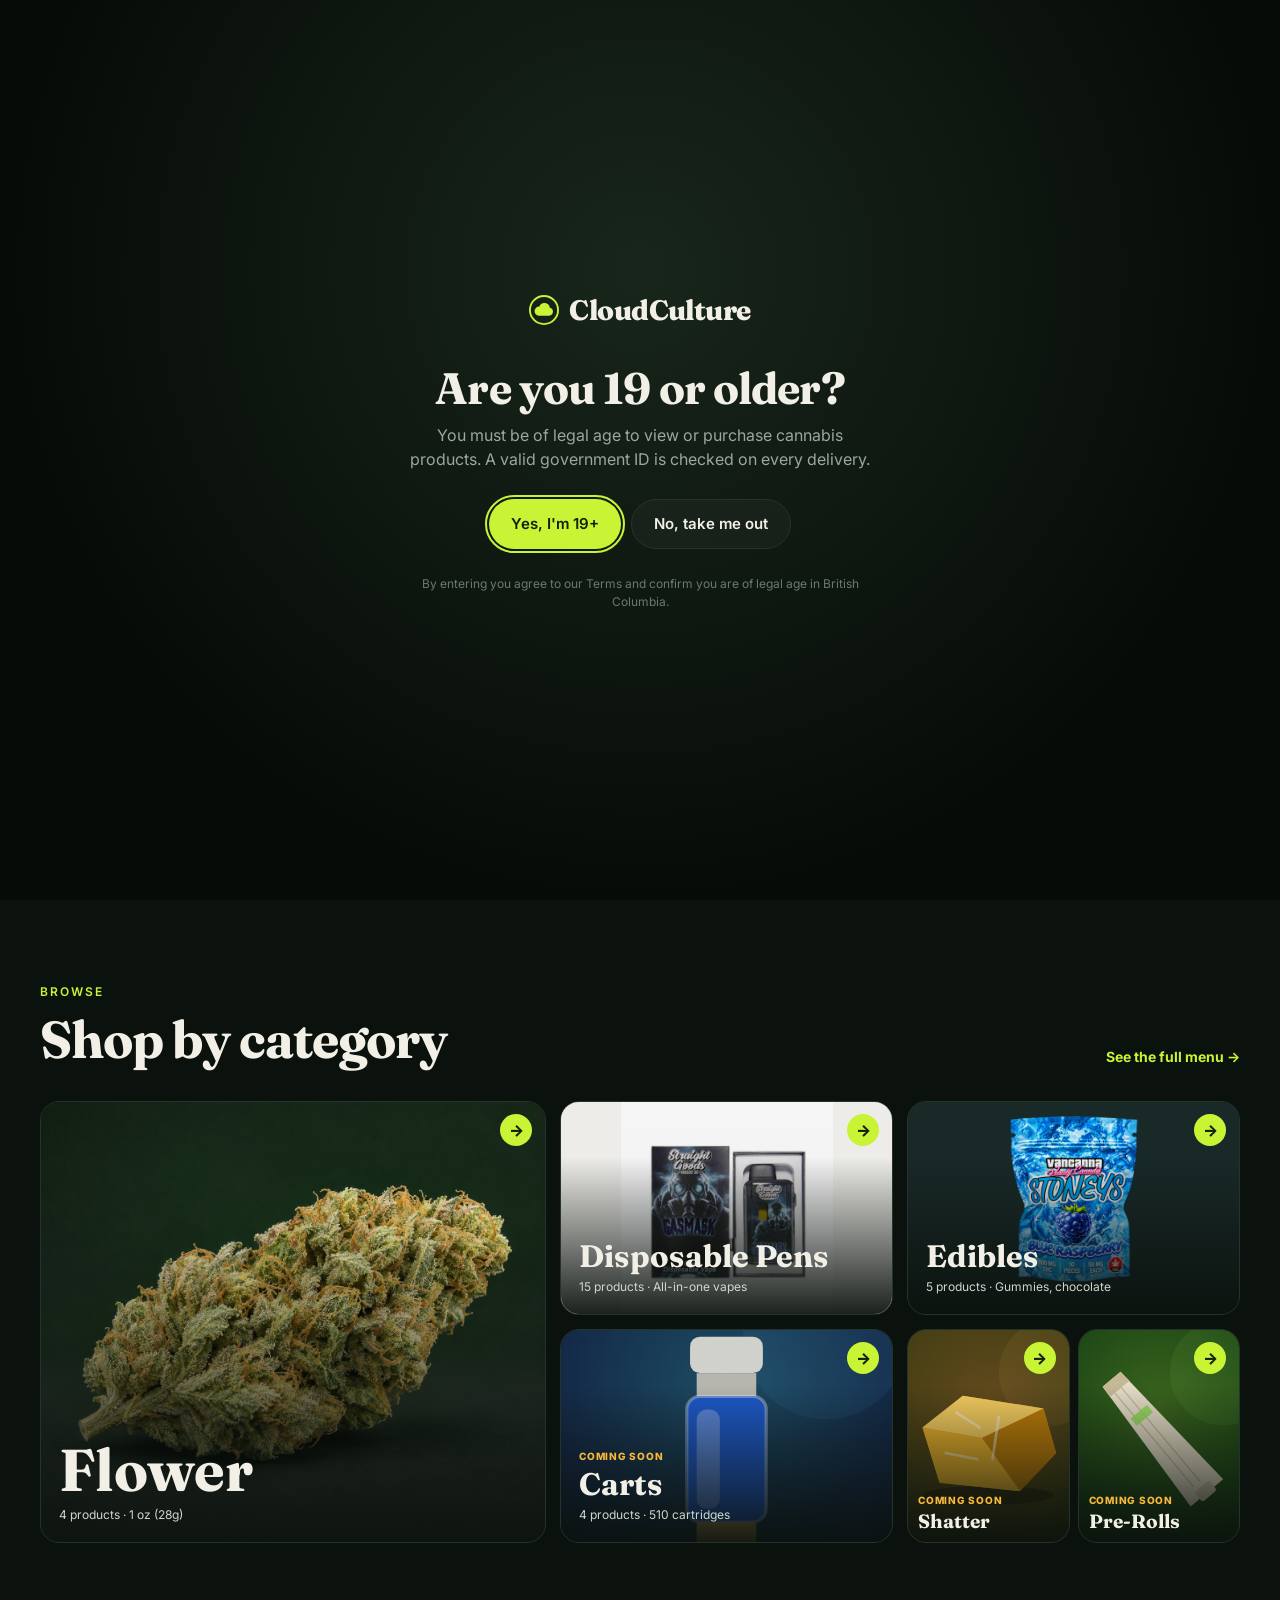
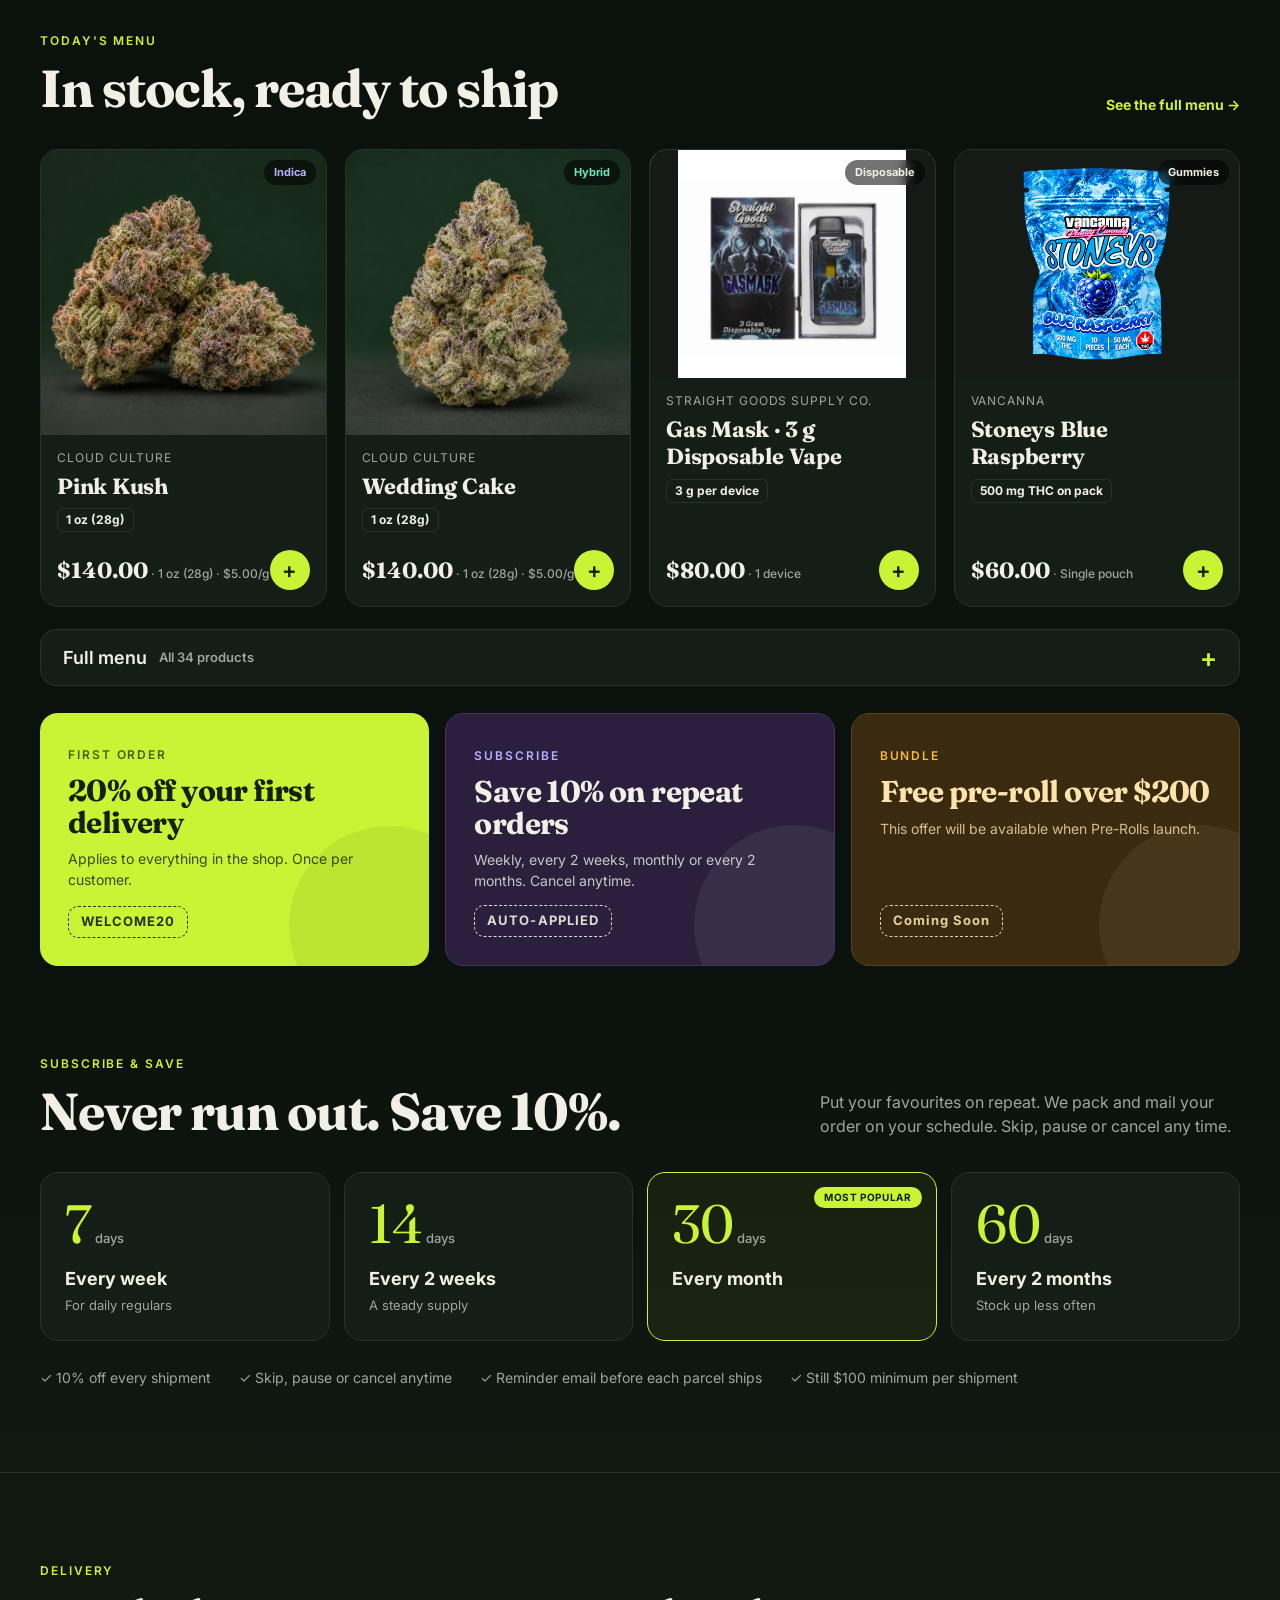
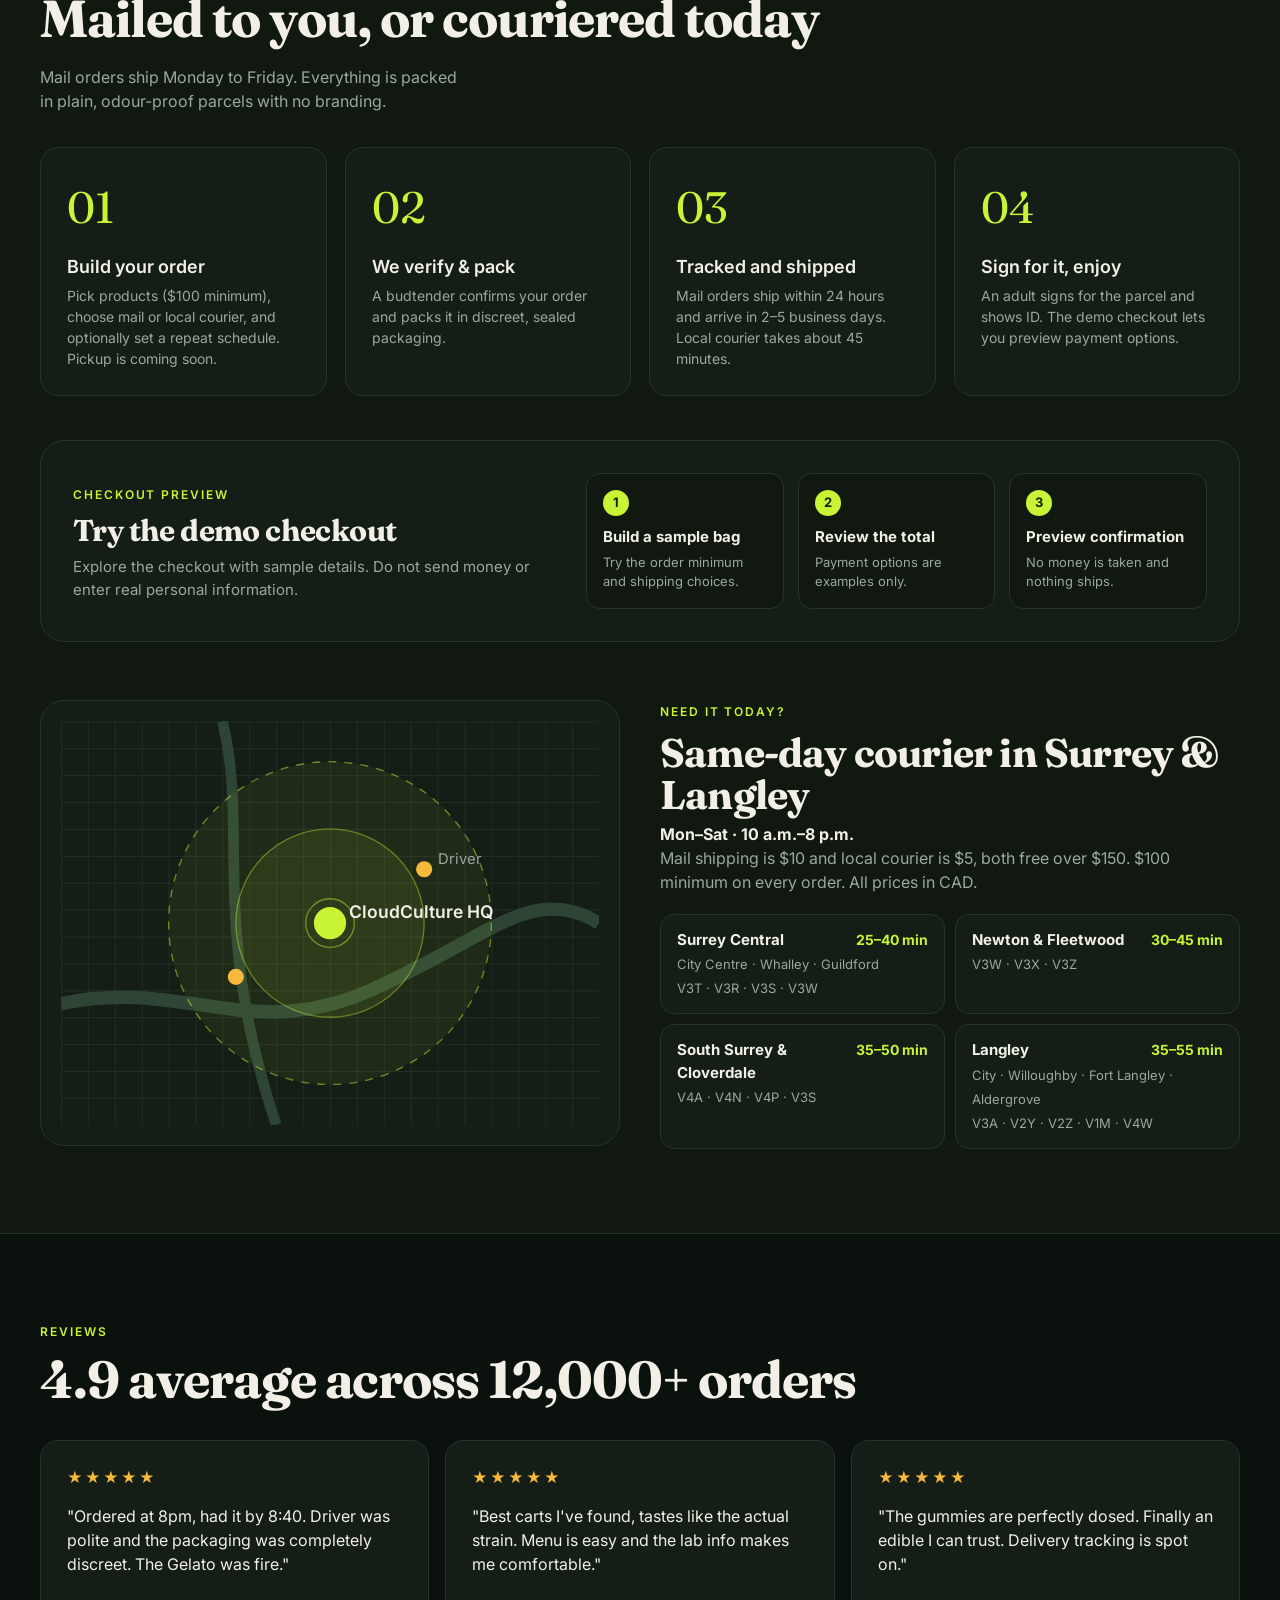
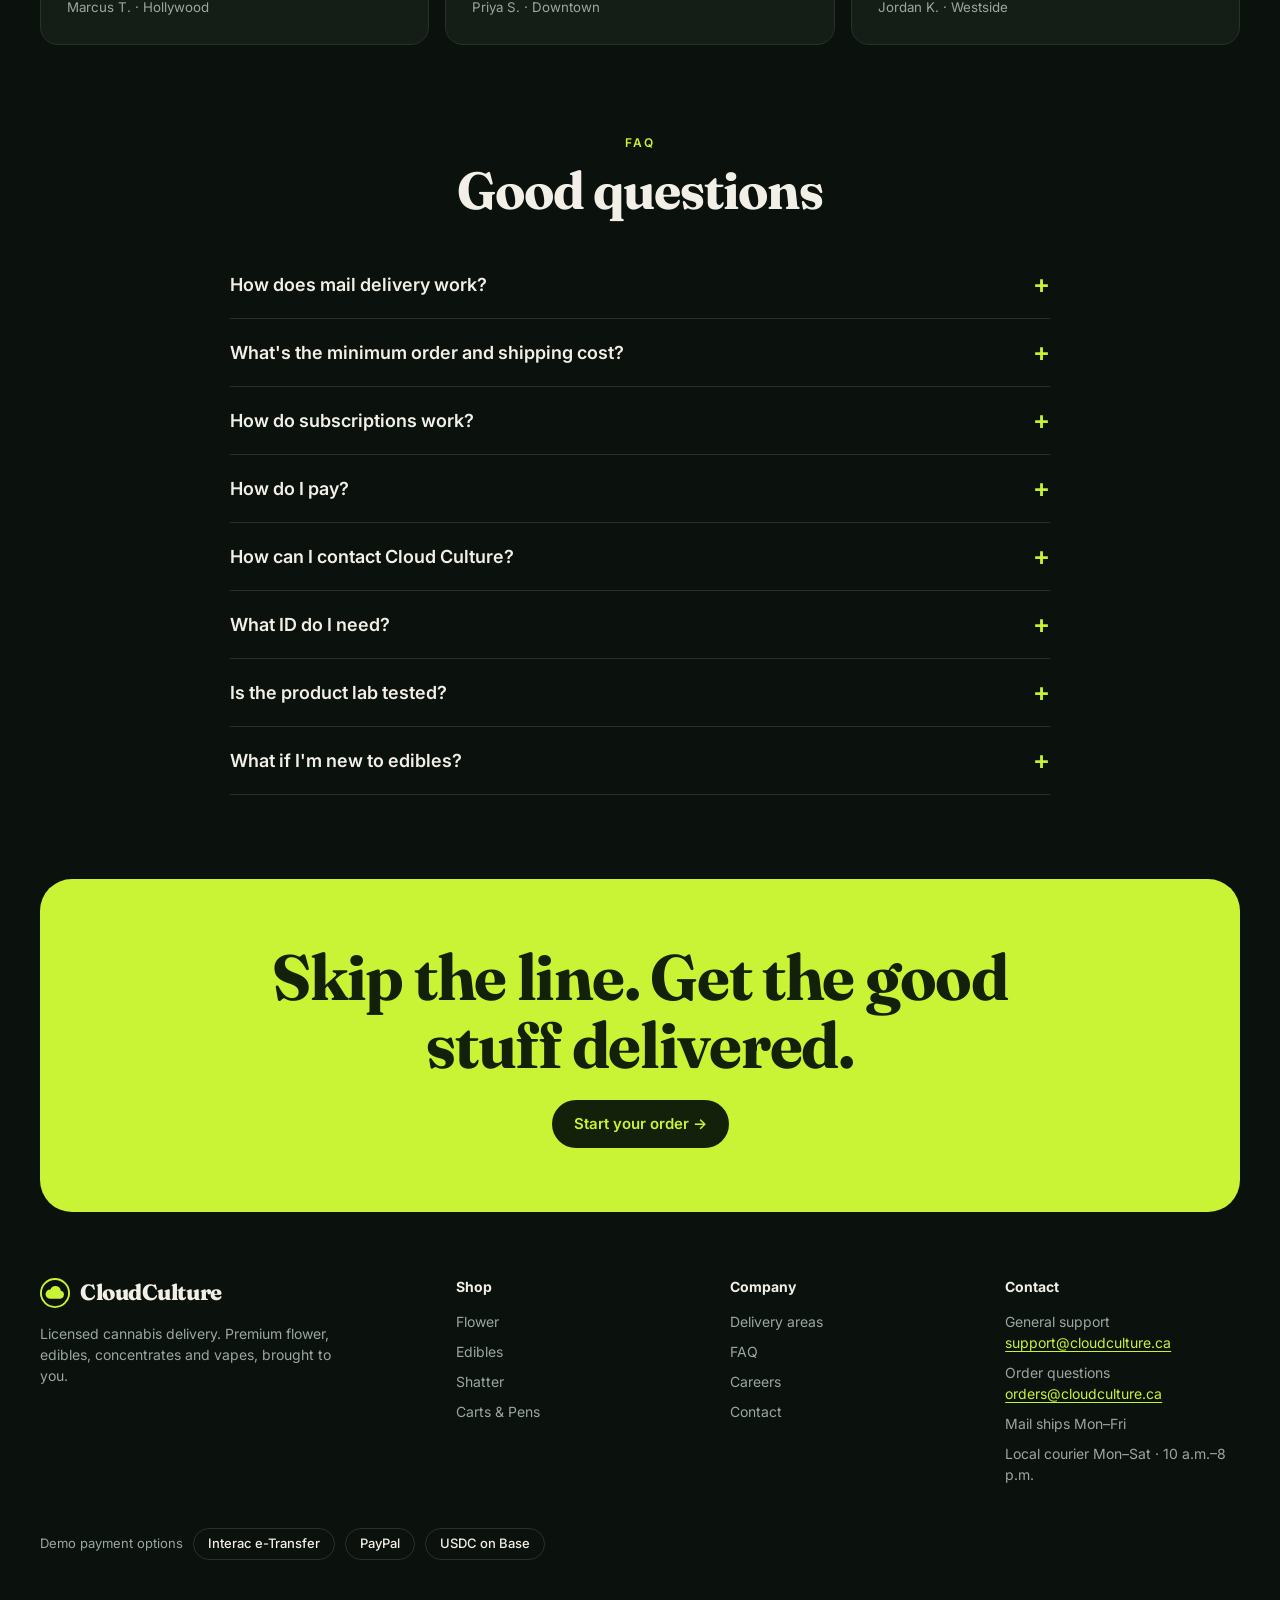
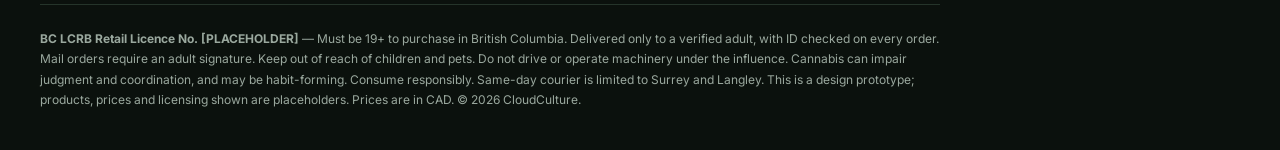
==== commit 86d7c2c5: "Show local courier hours on storefront and checkout" ====
--- a/index.html
+++ b/index.html
@@ -562,7 +562,7 @@
       <div class="zipmsg" id="zipmsg">We mail Canada-wide. Try V3T 4M1 (BC) or M5V 2T6 (ON).</div>
       <div class="methods">
         <a href="#shop" class="meth main" data-cat="All"><span>📦</span><b>Mail delivery<em>Recommended</em></b><small>Canada-wide · 2–5 business days · ships in 24h</small></a>
-        <a href="#courier-area" class="meth"><span>🚚</span><b>Local courier</b><small>Surrey &amp; Langley · same day</small></a>
+        <a href="#courier-area" class="meth"><span>🚚</span><b>Local courier</b><small>Surrey &amp; Langley · Mon–Sat · 10 a.m.–8 p.m.</small></a>
       </div>
       <div class="trust">
         <span><svg viewBox="0 0 24 24" fill="none" stroke="currentColor" stroke-width="2.4"><path d="M5 12l5 5 9-10"/></svg>Lab-tested products</span>
@@ -974,6 +974,7 @@
       <div>
         <span class="eyebrow">Need it today?</span>
         <h2 style="font-size:40px;margin:10px 0 6px">Same-day courier in Surrey &amp; Langley</h2>
+        <p><strong>Mon–Sat · 10 a.m.–8 p.m.</strong></p>
         <p style="color:var(--mut)">Mail shipping is $10 and local courier is $5, both free over $150. $100 minimum on every order. All prices in CAD.</p>
         <div class="zlist">
           <div class="zl"><span class="tm">25–40 min</span><b>Surrey Central</b><small>City Centre · Whalley · Guildford<br>V3T · V3R · V3S · V3W</small></div>
@@ -1026,7 +1027,7 @@
       <div><div class="logo" style="color:var(--text);margin-bottom:14px"><svg viewBox="0 0 32 32" fill="none"><circle cx="16" cy="16" r="15" stroke="#c8f435" stroke-width="2"/><path d="M10.5 22h11a4.2 4.2 0 0 0 .7-8.3A5.8 5.8 0 0 0 11 12.4 4.8 4.8 0 0 0 10.5 22z" fill="#c8f435"/></svg>CloudCulture</div><p style="max-width:300px">Licensed cannabis delivery. Premium flower, edibles, concentrates and vapes, brought to you.</p></div>
       <div><h4>Shop</h4><ul><li><a href="#shop-flower" data-cat="Flower">Flower</a></li><li><a href="#shop-edibles" data-cat="Edibles">Edibles</a></li><li><a href="#shop-concentrates" data-cat="Concentrates">Shatter</a></li><li><a href="#shop-carts" data-cat="Carts">Carts &amp; Pens</a></li></ul></div>
       <div><h4>Company</h4><ul><li><a href="#how">Delivery areas</a></li><li><a href="#faq">FAQ</a></li><li><a href="#">Careers</a></li><li><a href="#contact">Contact</a></li></ul></div>
-      <div id="contact"><h4>Contact</h4><ul><li>General support<br><a class="email-link" href="mailto:support@cloudculture.ca">support@cloudculture.ca</a></li><li>Order questions<br><a class="email-link" href="mailto:orders@cloudculture.ca">orders@cloudculture.ca</a></li><li>Mail ships Mon–Fri</li><li>Courier daily 9am – 10pm</li></ul></div>
+      <div id="contact"><h4>Contact</h4><ul><li>General support<br><a class="email-link" href="mailto:support@cloudculture.ca">support@cloudculture.ca</a></li><li>Order questions<br><a class="email-link" href="mailto:orders@cloudculture.ca">orders@cloudculture.ca</a></li><li>Mail ships Mon–Fri</li><li>Local courier Mon–Sat · 10 a.m.–8 p.m.</li></ul></div>
     </div>
     <div class="payrow"><span>Demo payment options</span><b>Interac e-Transfer</b><b>PayPal</b><b>USDC on Base</b></div>
     <div class="legal">
@@ -1308,7 +1309,7 @@
 const mailInfo=pc=>{const n=normPC(pc);if(!n||!PROV[n[0]])return null;return{prov:PROV[n[0]],days:MAILDAYS[n[0]],minAge:'GHJ'.includes(n[0])?21:19}};
 const FREQS=[['once','One-time order',0],['weekly','Every week',7],['biweekly','Every 2 weeks',14],['monthly','Every month',30],['bimonthly','Every 2 months',60]];
 const freqOf=k=>FREQS.find(f=>f[0]===k);
-const FO=[['mail','📦','Mail delivery','Discreet, tracked, adult signature · Canada-wide','Recommended'],['local','🚚','Local courier','Same day in Surrey & Langley · about 45 min',''],['pickup','🏪','Pickup','','Coming soon']];
+const FO=[['mail','📦','Mail delivery','Discreet, tracked, adult signature · Canada-wide','Recommended'],['local','🚚','Local courier','Surrey & Langley · Mon–Sat · 10 a.m.–8 p.m.',''],['pickup','🏪','Pickup','','Coming soon']];
 const PAY={
   etransfer:{name:'Interac e-Transfer',subtitle:'After placing an order',note:'In a live flow, e-Transfer instructions would appear after the order is placed.'},
   paypal:{name:'PayPal',subtitle:'Demo only',note:'This previews selecting PayPal. No PayPal connection is active.'},
@@ -1417,7 +1418,7 @@
     ${ship?`<div class="fld"><label>Street address</label><input name="ad" autocomplete="off" placeholder="123 King George Blvd, Unit 4"></div>
     <div class="two"><div class="fld"><label>City</label><input name="city" autocomplete="off" placeholder="${isLocal?'Surrey':'City'}"></div><div class="fld"><label>Postal code</label><input name="zp" maxlength="7" autocapitalize="characters" autocomplete="off" placeholder="V3T 4M1" value="${zip}"></div></div>`:`<div class="fld"><label>Pickup location</label><select name="loc"><option>CloudCulture · Surrey (address placeholder)</option></select></div>`}
     ${isLocal?`<div class="fld"><label for="driver-notes">Delivery instructions (optional)</label><textarea id="driver-notes" name="driverNotes" rows="2" maxlength="250" placeholder="Rear house, use the side door"></textarea></div>
-    <div class="fld"><label>Delivery window</label><select name="win"><option>ASAP (~45 min)</option><option>Within 1–2 hours</option><option>Tonight 6–8pm</option><option>Tonight 8–10pm</option></select></div>`:''}
+    <div class="fld"><label for="courier-window">Delivery window</label><select id="courier-window" name="win" aria-describedby="courier-hours"><option>ASAP (~45 min)</option><option>Within 1–2 hours</option><option>Tonight 6–8 p.m.</option></select><p id="courier-hours" class="qnote">Local delivery hours · Mon–Sat · 10 a.m.–8 p.m.</p></div>`:''}
     ${t.recur?`<div class="fld"><label>First shipment date · then ${freqOf(freq)[1].toLowerCase()}</label><input name="sd" type="date" min="${tm}" value="${tm}"></div>`:''}
     <label style="font-size:12px;color:var(--mut);text-transform:uppercase;letter-spacing:.08em">Payment</label>
     <div class="pay" style="margin-top:6px">${Object.entries(PAY).map(([key,method])=>`<button type="button" data-pm="${key}" class="${payMethod===key?'on':''}" aria-pressed="${payMethod===key}"><b>${method.name}</b><small>${method.subtitle}</small></button>`).join('')}</div>
